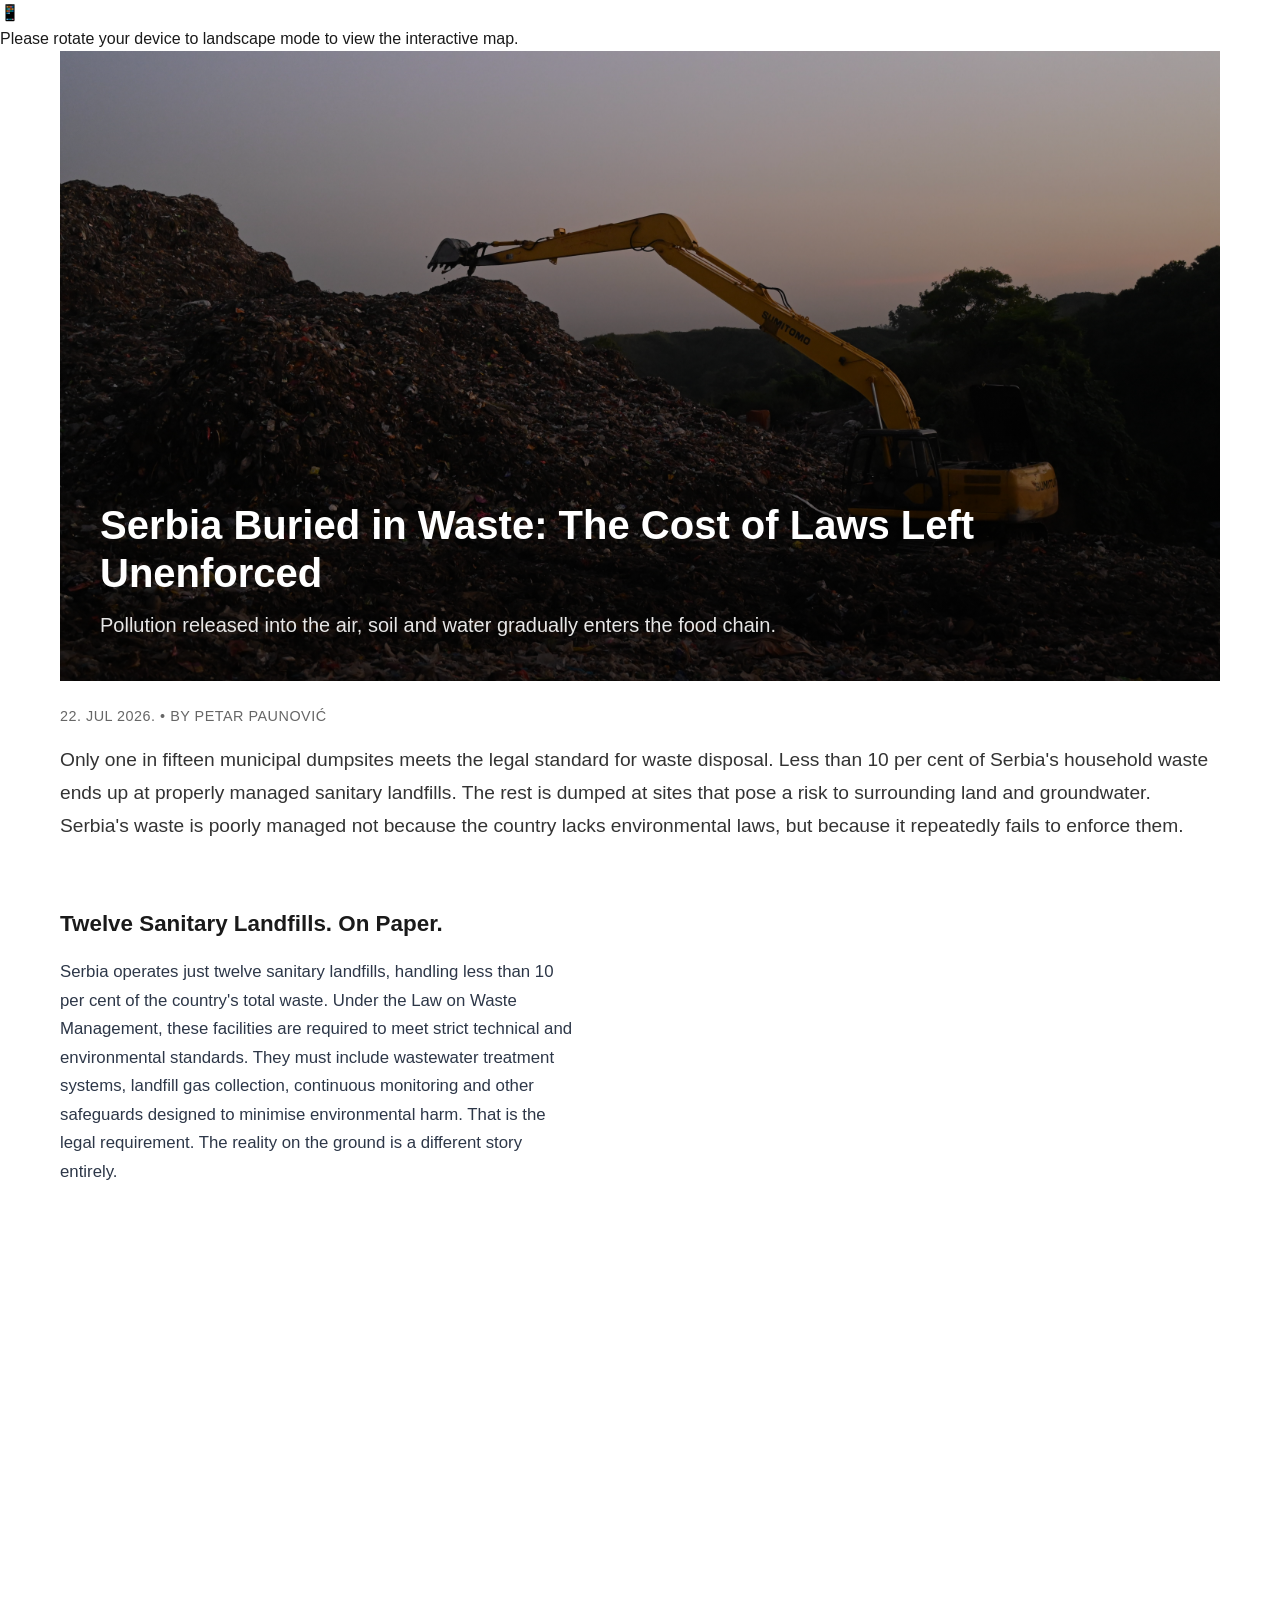
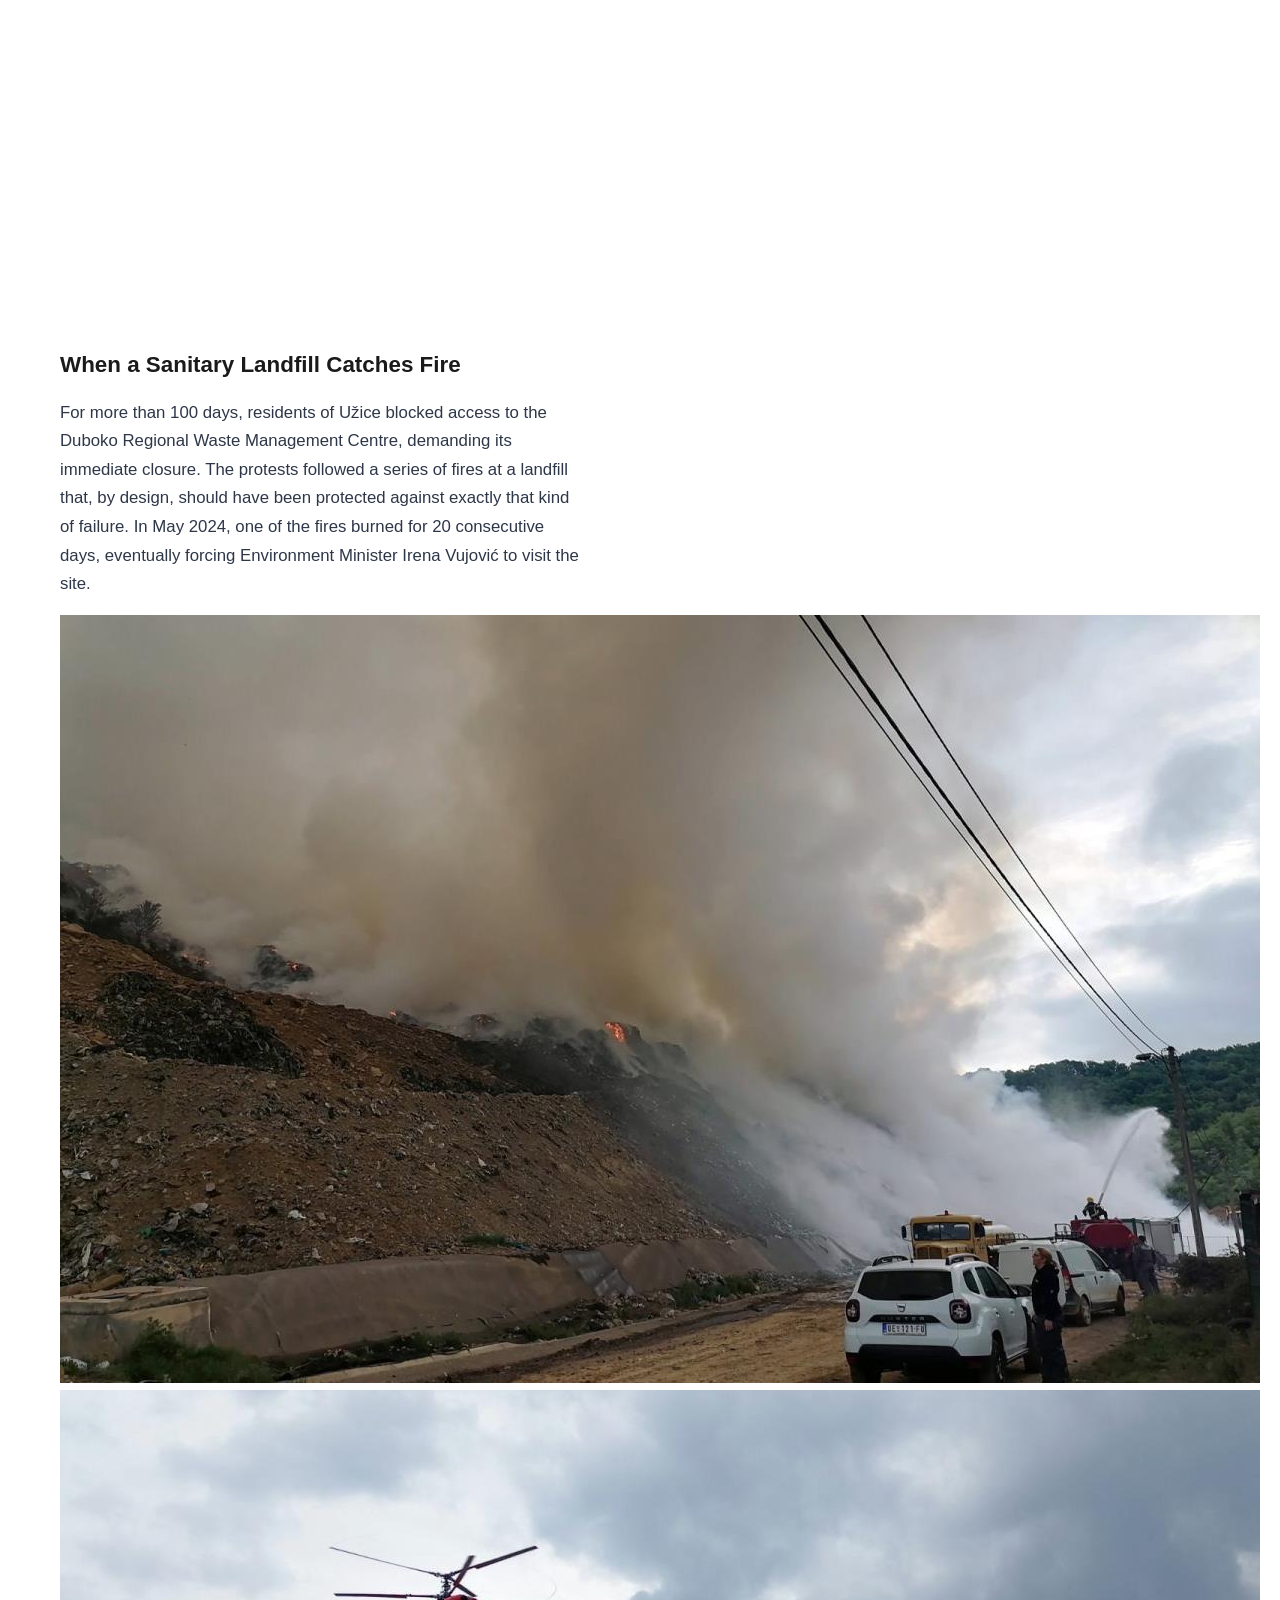
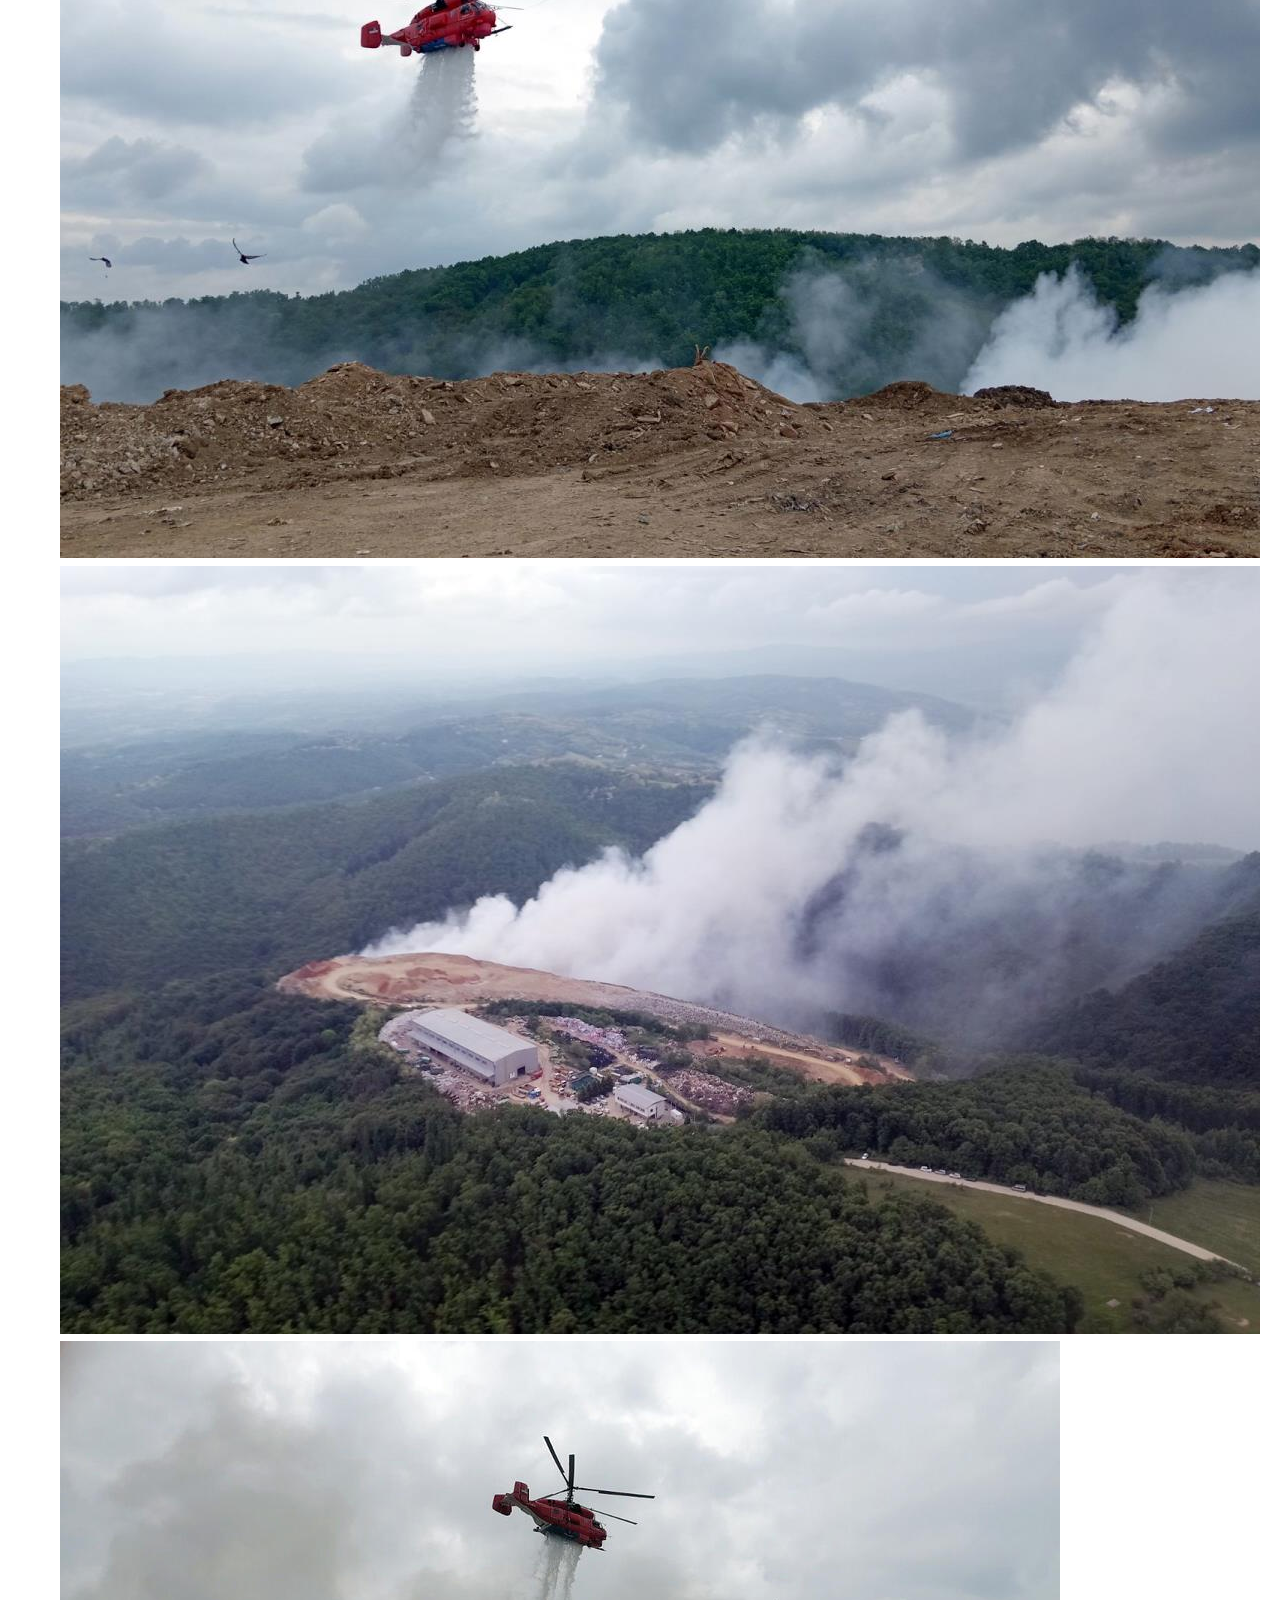
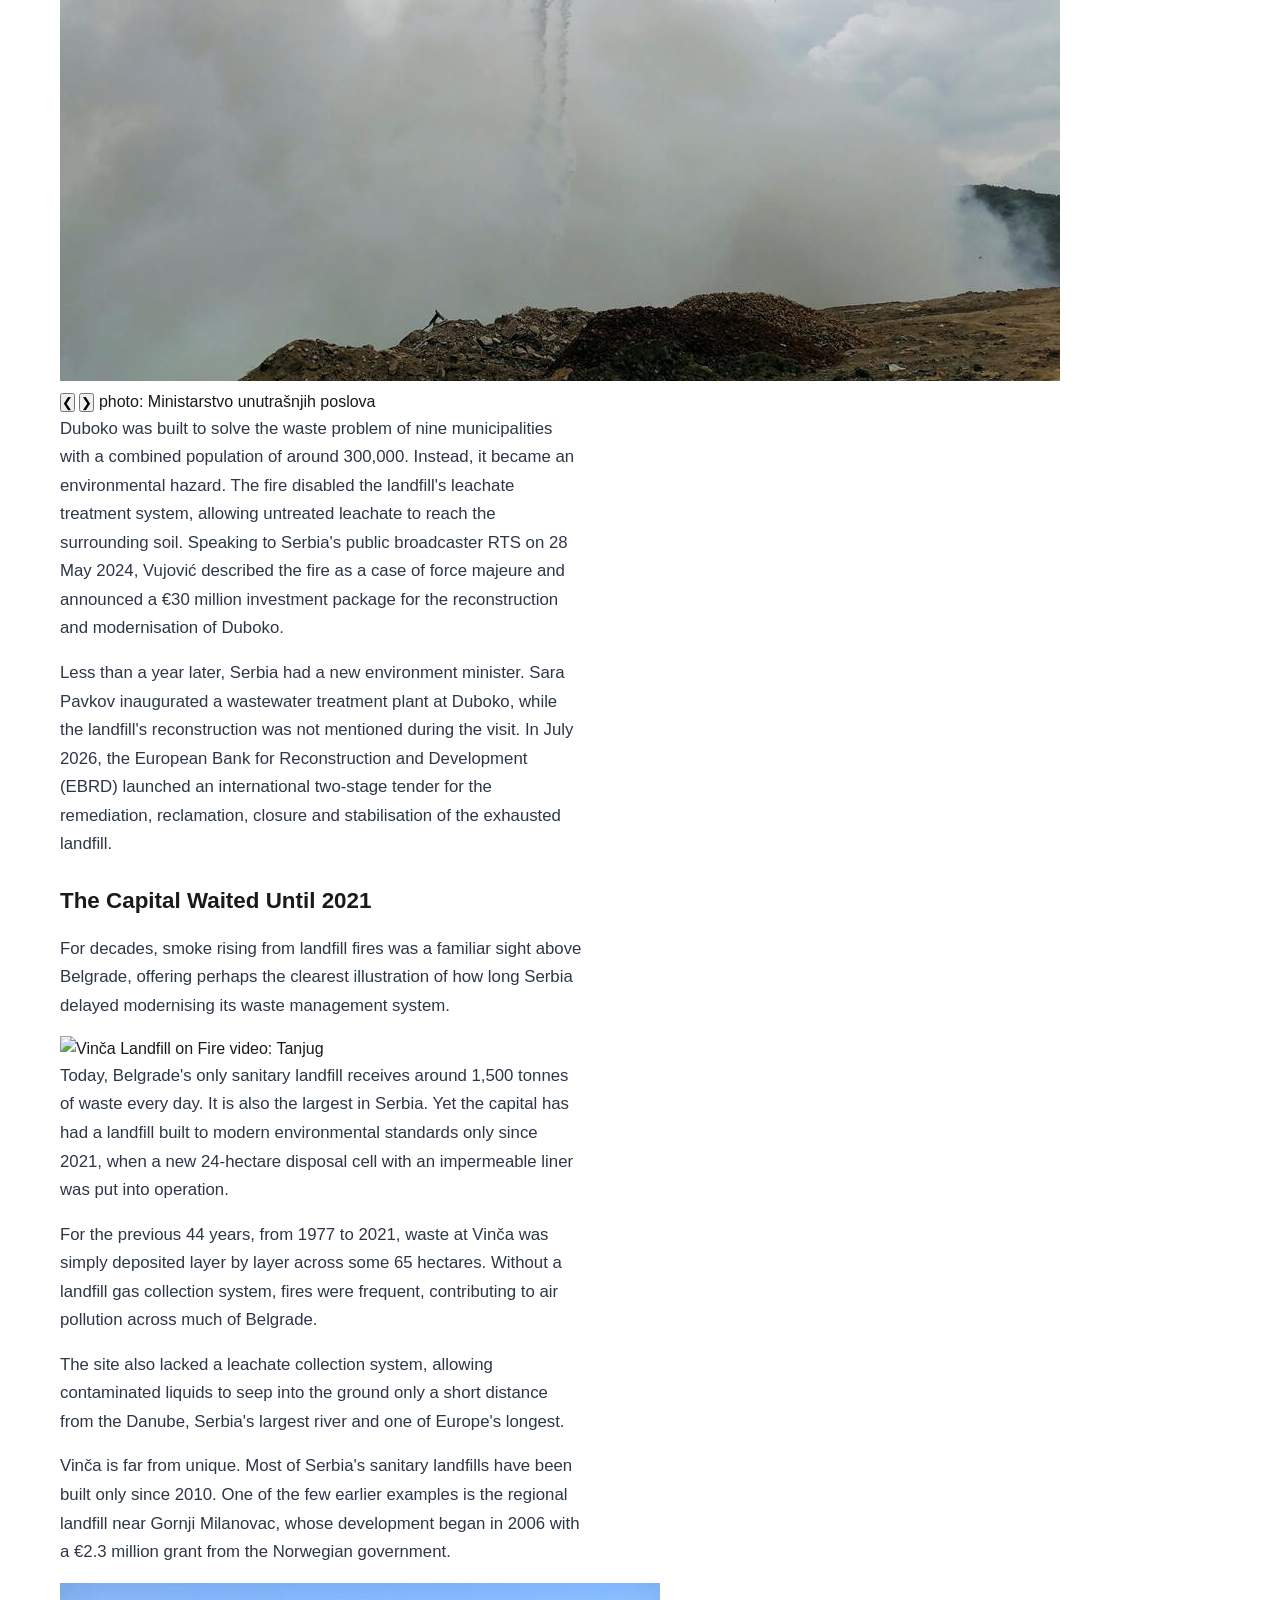
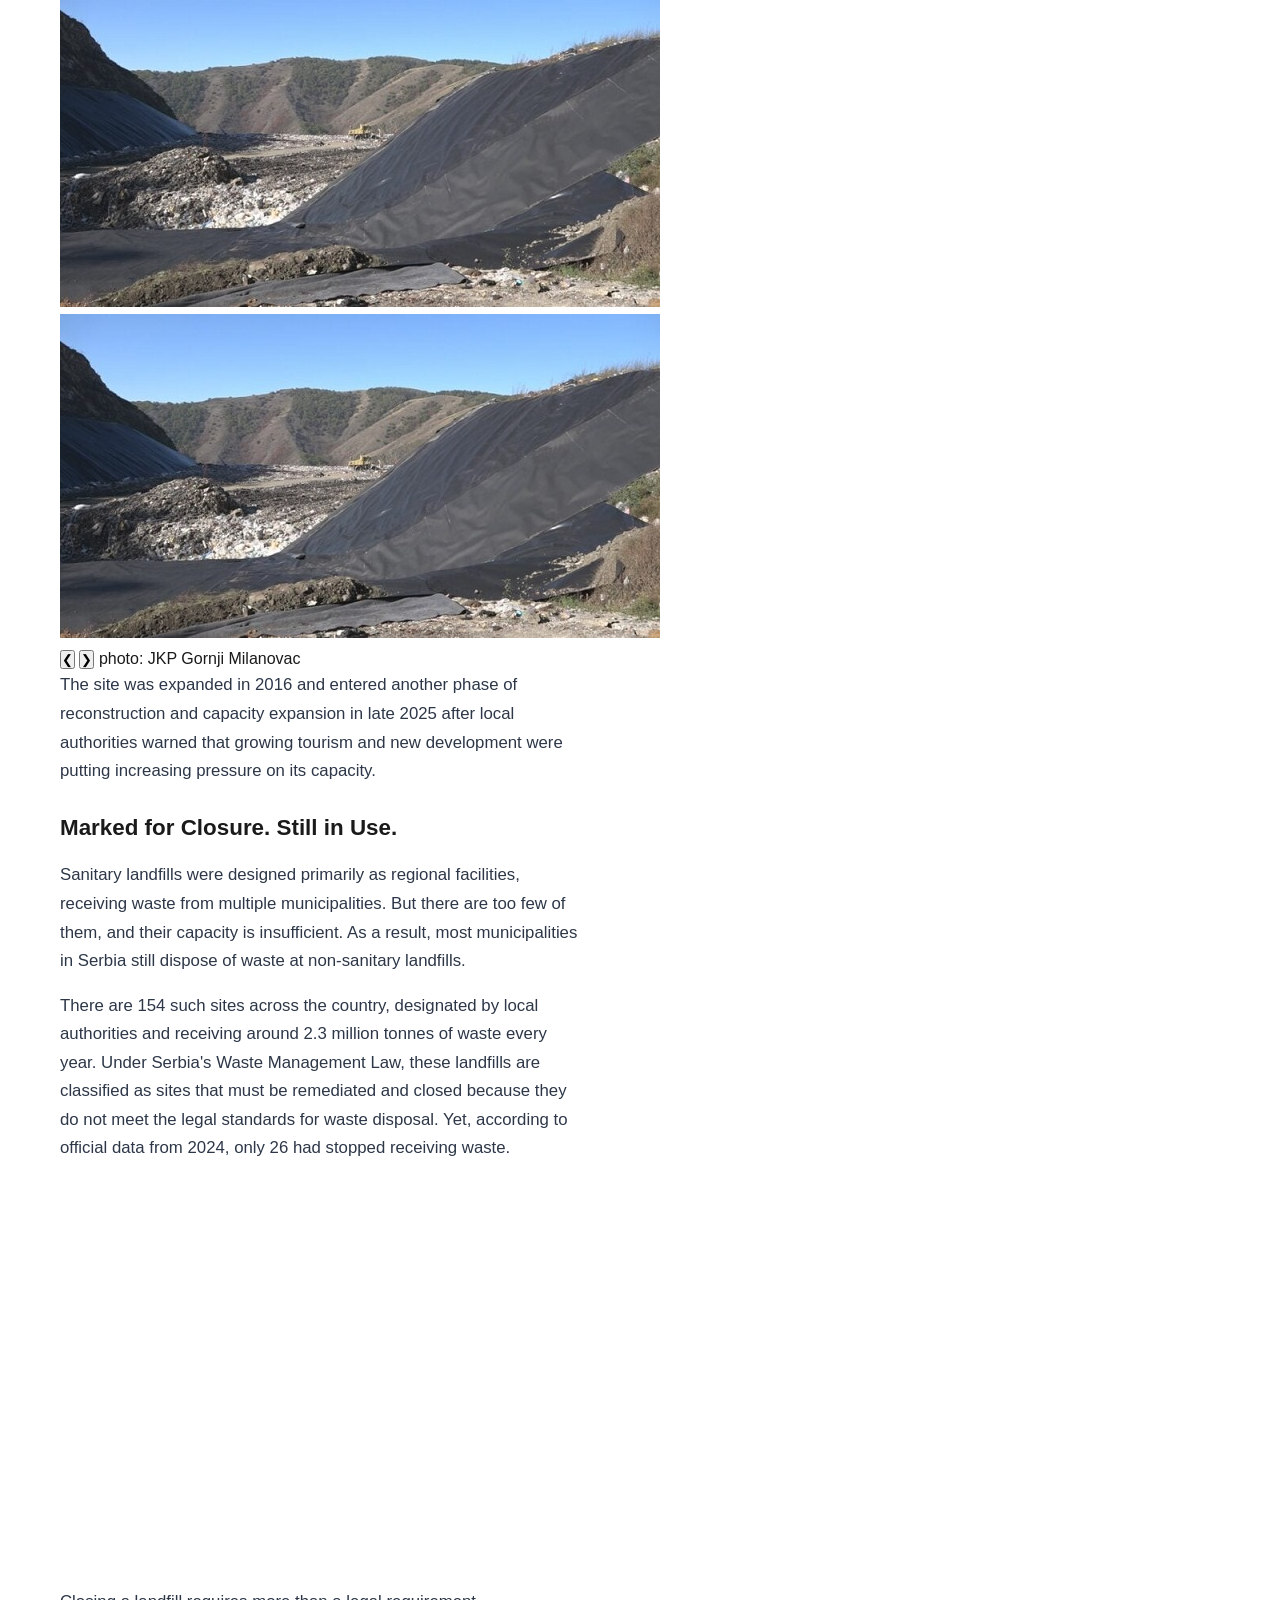
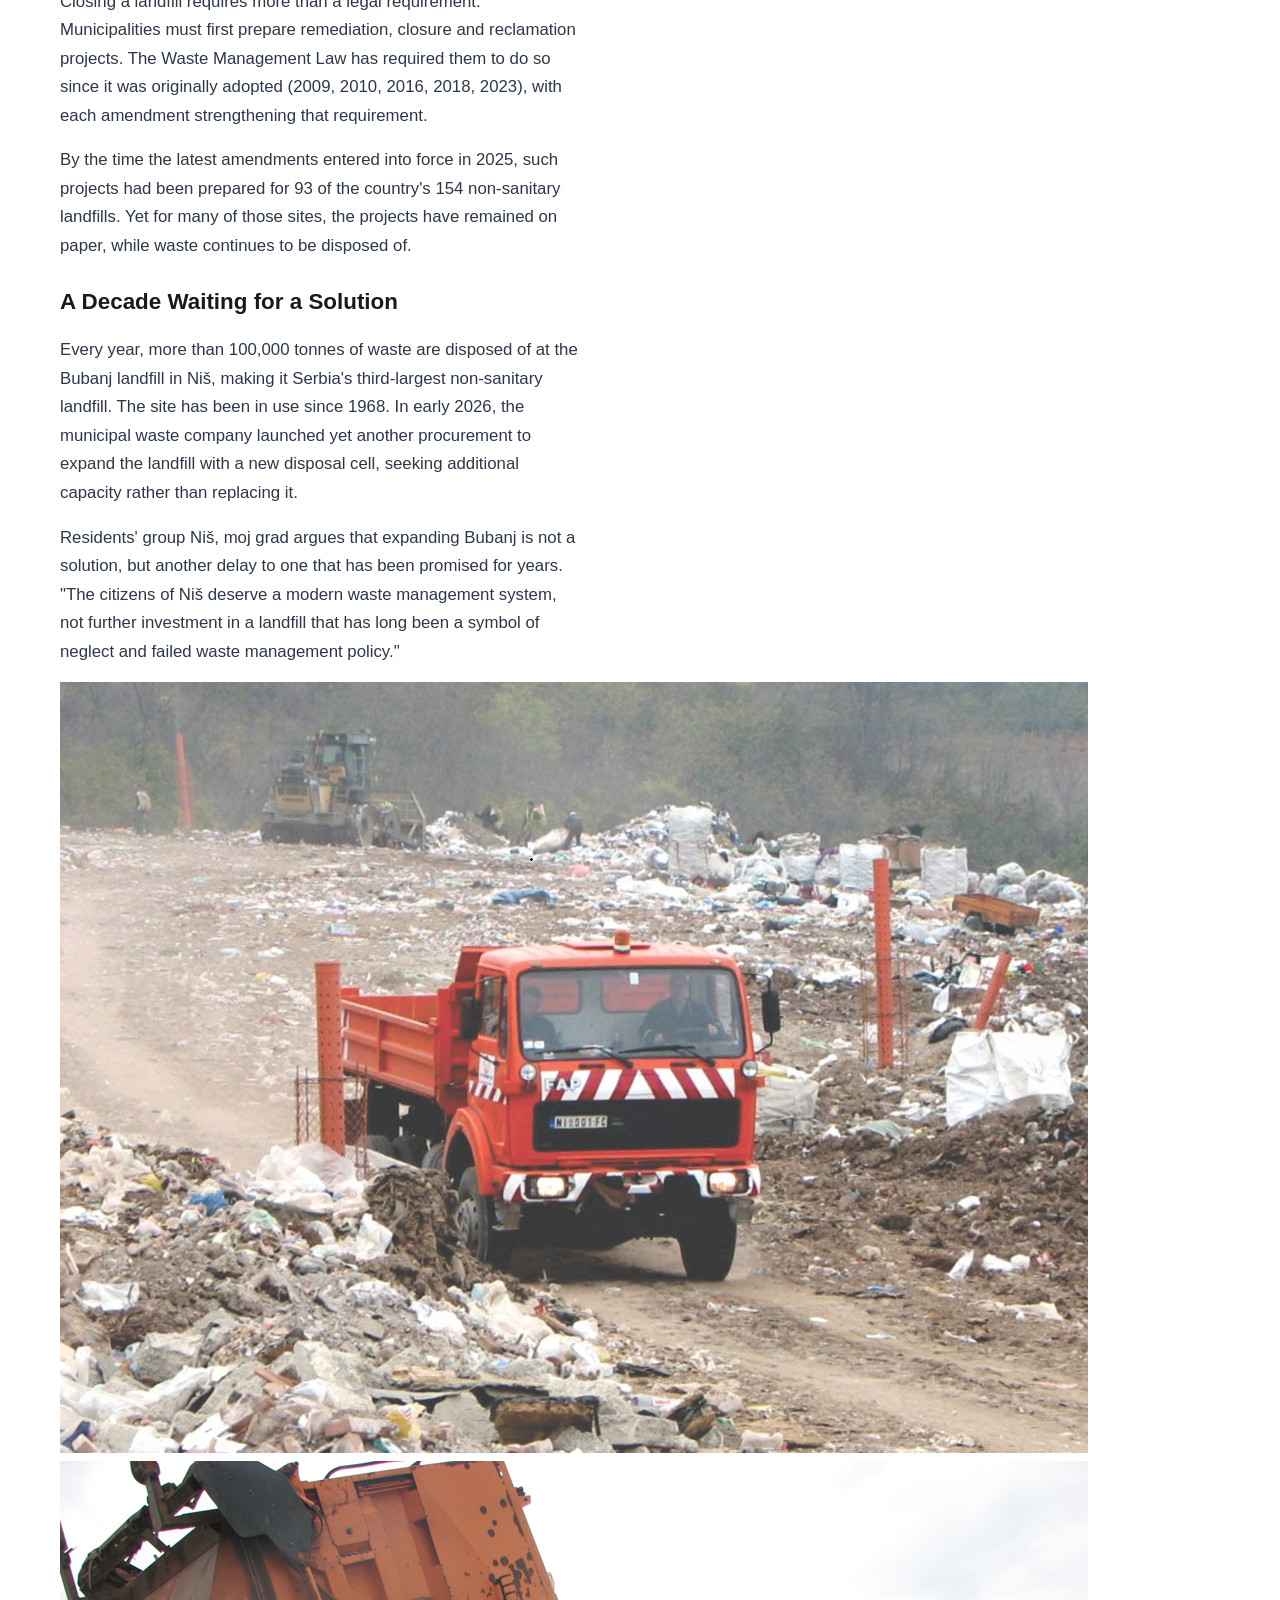
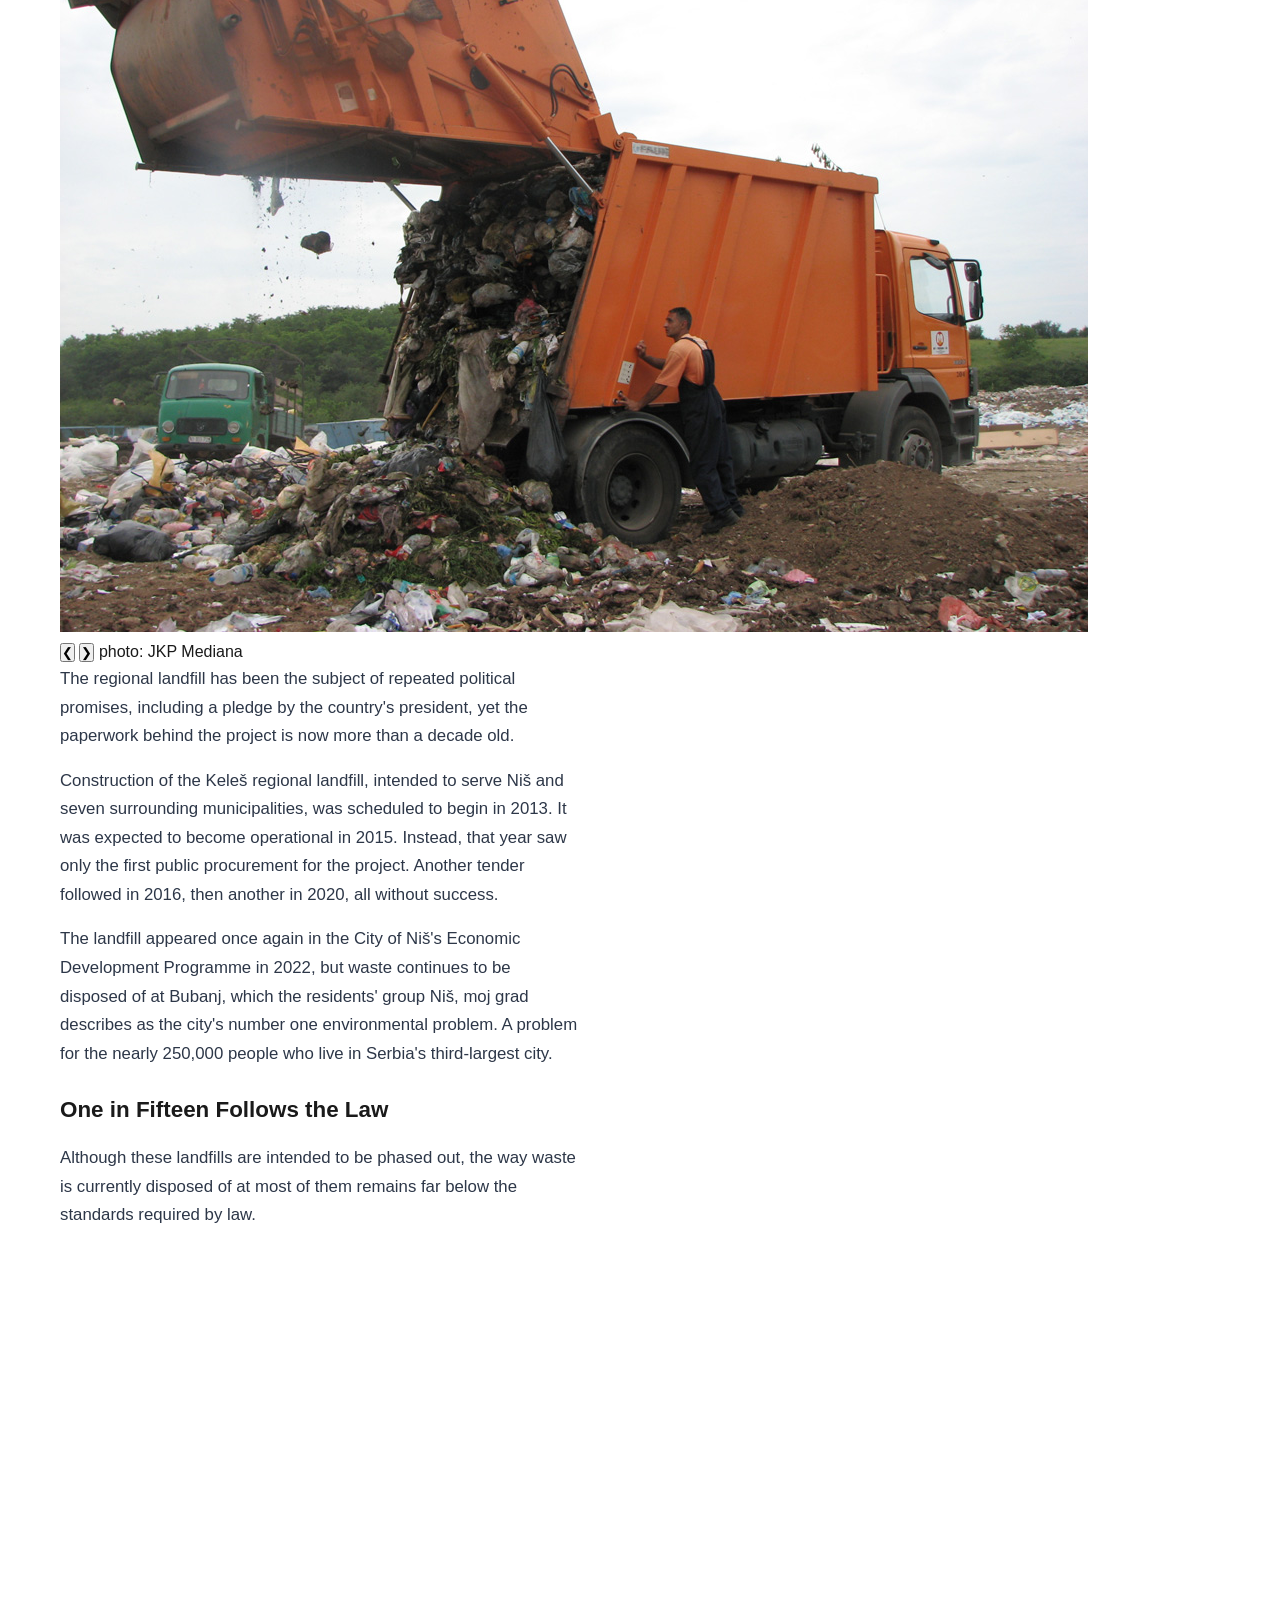
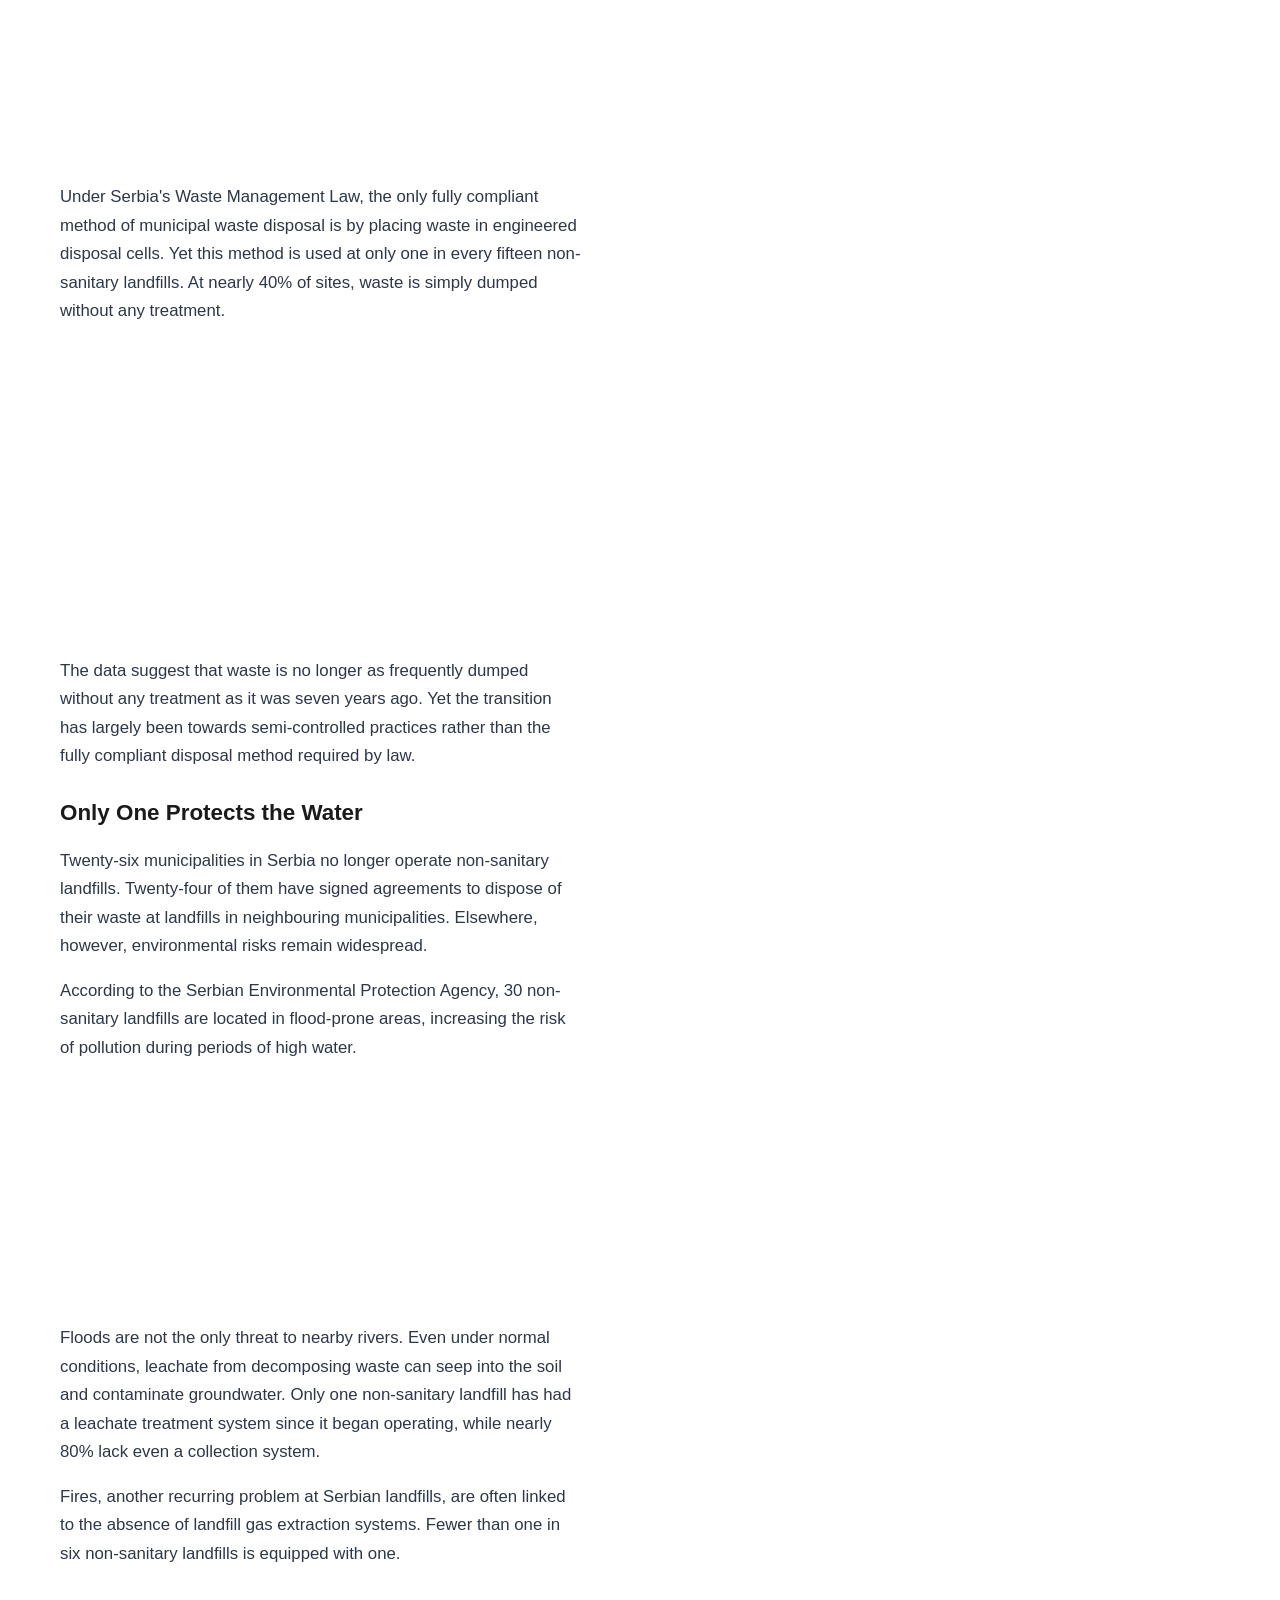
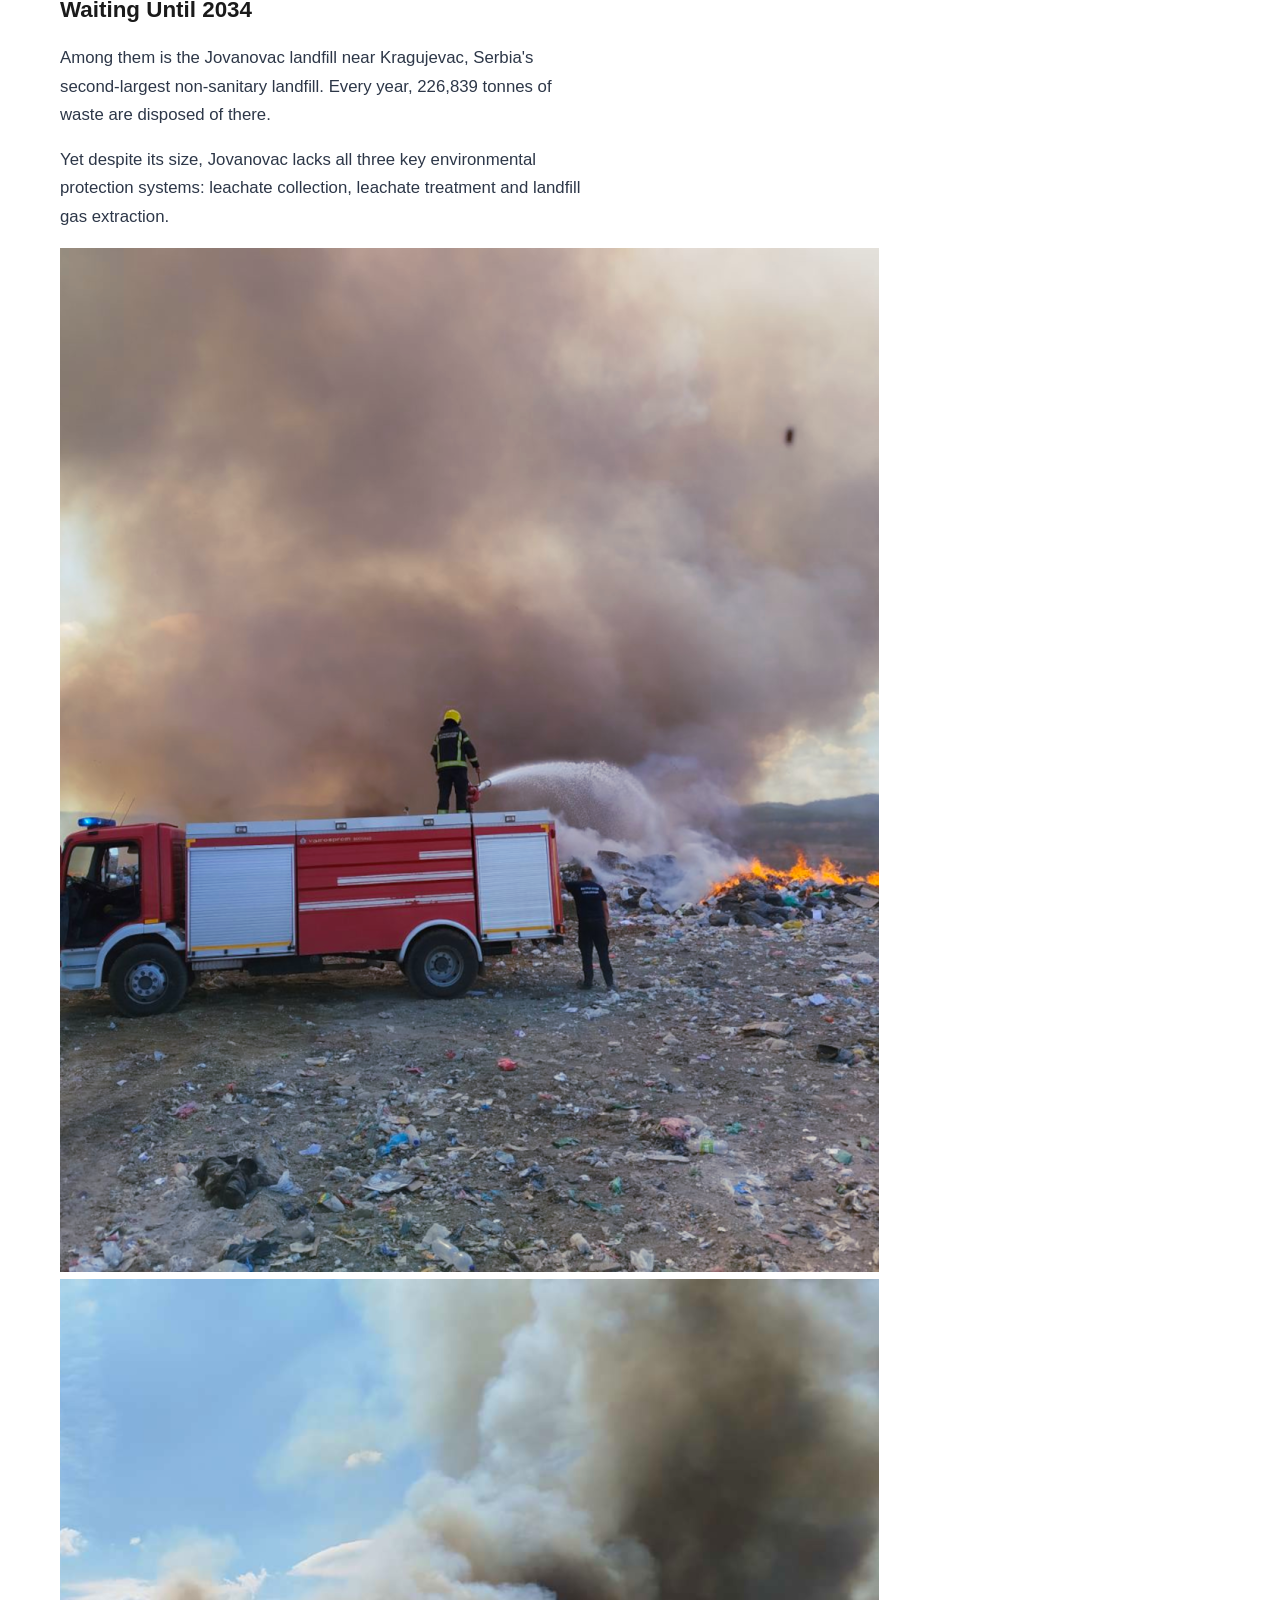
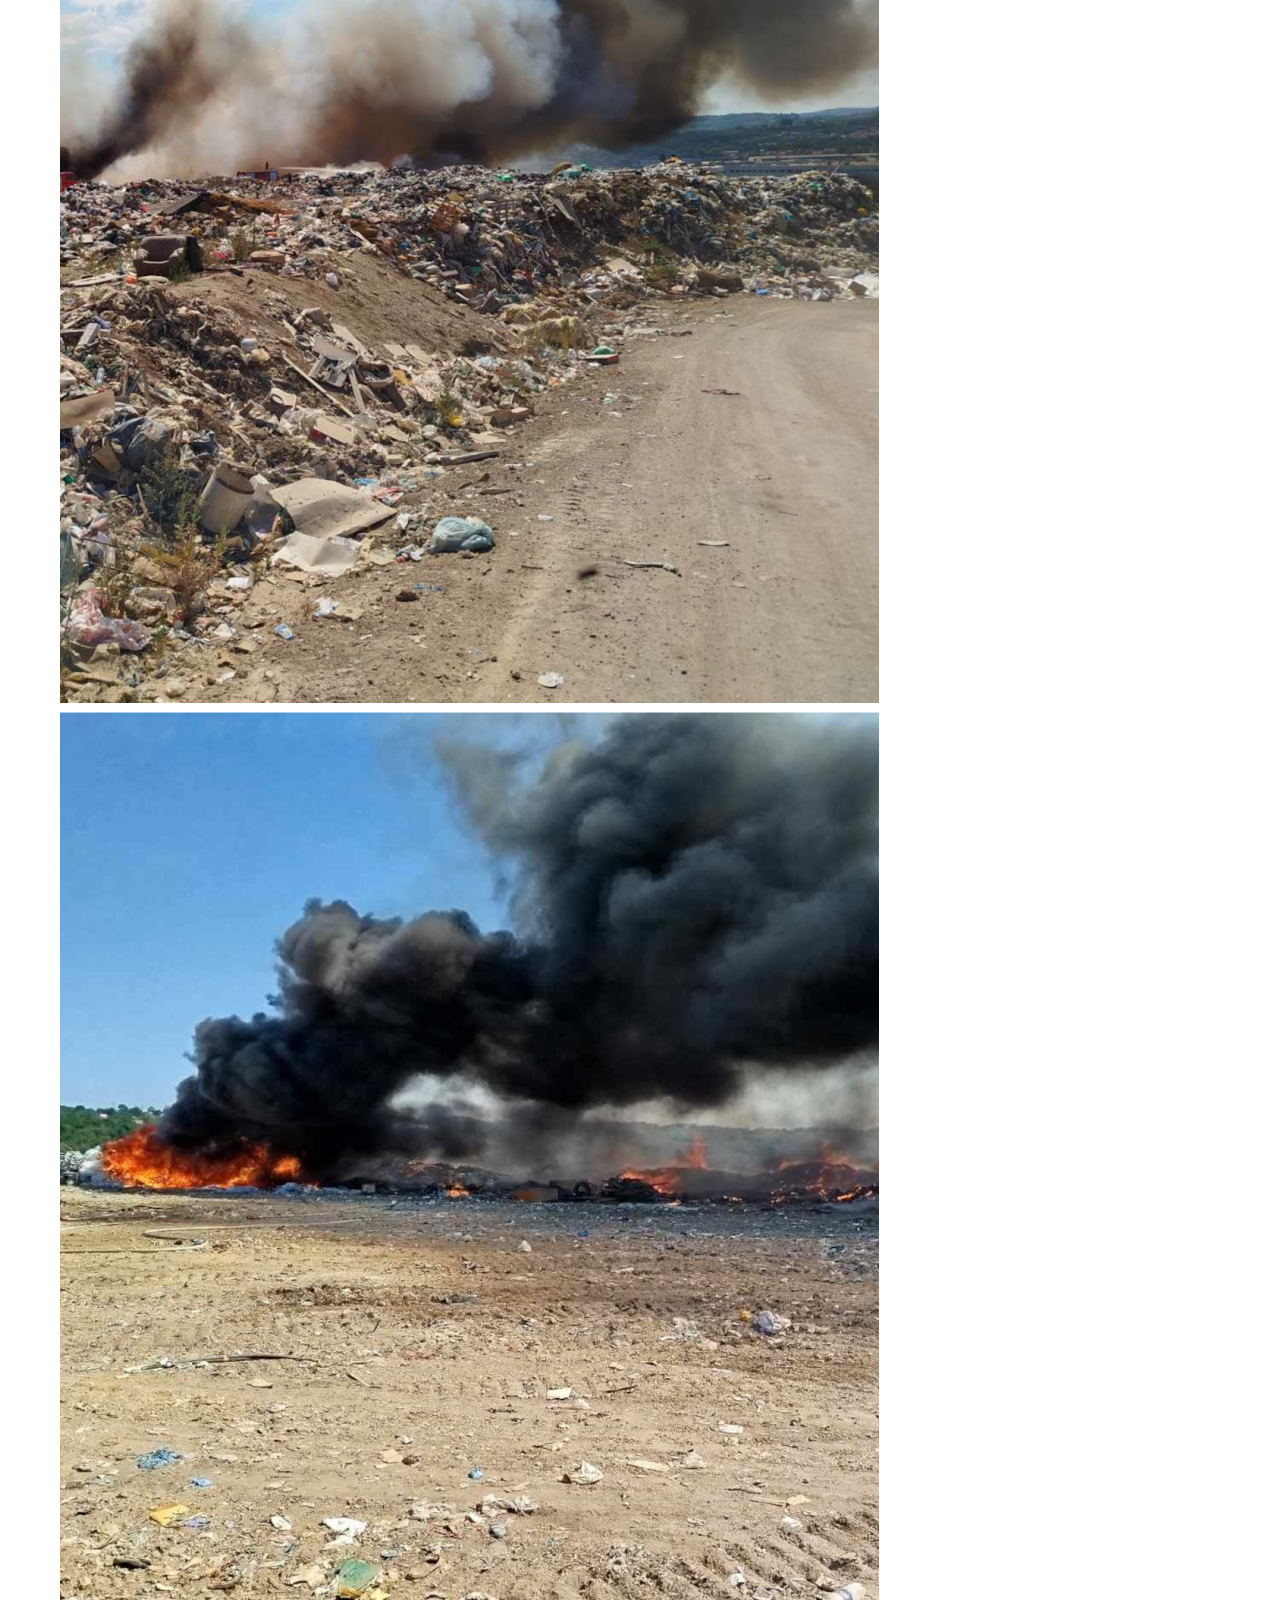
==== index.html @ 33ce341e "Update index.html" ====
<!DOCTYPE html>
<html lang="sr">
<head>
    <meta charset="UTF-8">
    <meta name="viewport" content="width=device-width, initial-scale=1.0">
    <title>Serbia Buried in Waste</title>

    <!-- Mapbox GL JS -->
<link
  href="https://api.mapbox.com/mapbox-gl-js/v3.25.0/mapbox-gl.css"
  rel="stylesheet"
/>

<script src="https://api.mapbox.com/mapbox-gl-js/v3.25.0/mapbox-gl.js"></script>

<!-- Scrollama JS for scrollytelling -->
<script src="https://unpkg.com/scrollama"></script>

<link rel="stylesheet" href="style.css">
</head>
<body>
   <div id="rotate-device-overlay">
    <div class="rotate-content">
        <div class="phone-icon">📱</div>
        <p>Please rotate your device to landscape mode to view the interactive map.</p>
    </div>
   </div>
    <div class="content-wrapper">

        <!-- 1. HERO PHOTO WITH TITLE AND SUBTITLE OVERLAY -->
        <header class="hero-container">
            <img src="media/BACKGROUND.jpg" alt="Landfill on fire" class="hero-image">
            <div class="hero-overlay">
                <h1 class="hero-title">Serbia Buried in Waste: The Cost of Laws Left Unenforced</h1>
                <h2 class="hero-subtitle">Pollution released into the air, soil and water gradually enters the food chain.</h2>
            </div>
        </header>

        <!-- 2. DATE, AUTHOR AND INTRODUCTORY TEXT -->
        <section class="article-header">
            <div class="meta-info">
                <span class="date">22. jul 2026.</span> &bull; <span class="author">By Petar Paunović</span>
            </div>
            <div class="intro-text">
                <p>Only one in fifteen municipal dumpsites meets the legal standard for waste disposal. Less than 10 per cent of Serbia's household waste ends up at properly managed sanitary landfills. The rest is dumped at sites that pose a risk to surrounding land and groundwater. Serbia's waste is poorly managed not because the country lacks environmental laws, but because it repeatedly fails to enforce them.</p>
            </div>
        </section>

        <!-- 3. SCROLLYTELLING MAIN CONTAINER -->
        <main id="scrolly">
            
            <!-- MAP - LEFT SIDE -->
            <div id="map"></div>

            <!-- TEXT AND STEPS - RIGHT SIDE -->
            <article>

        <!-- STEP 1 SANITARY ALL --> 
                <section class="step" data-lat="44.232598" data-lng="20.9114" data-zoom="5.9" data-pitch="0" data-layers="sanitary_landfill">
                    <h3 class="sub-sanitary">Twelve Sanitary Landfills. On Paper.</h3>
                    <p>Serbia operates just twelve sanitary landfills, handling less than 10 per cent of the country's total waste. Under the Law on Waste Management, these facilities are required to meet strict technical and environmental standards. They must include wastewater treatment systems, landfill gas collection, continuous monitoring and other safeguards designed to minimise environmental harm. That is the legal requirement. The reality on the ground is a different story entirely.</p> 
                    <div class="graphic">
                        <iframe title="Annual Waste Volumes at Sanitary Landfills" aria-label="Small multiple column chart" id="datawrapper-chart-97nVn" src="https://datawrapper.dwcdn.net/97nVn/2/" scrolling="no" frameborder="0" style="width: 0; min-width: 100% !important; border: none;" height="713" data-external="1"></iframe>
                    </div>
                </section>

        <!-- STEP 2 SANYTARY DUBOKO --> 
                <section class="step" data-lat="43.871835" data-lng="19.885259" data-zoom="9" data-pitch="45" data-layers="sanitary_landfill">
                    <h3 class="sub-sanitary">When a Sanitary Landfill Catches Fire</h3>
                    <p>For more than 100 days, residents of Užice blocked access to the Duboko Regional Waste Management Centre, demanding its immediate closure. The protests followed a series of fires at a landfill that, by design, should have been protected against exactly that kind of failure. In May 2024, one of the fires burned for 20 consecutive days, eventually forcing Environment Minister Irena Vujović to visit the site.</p>
                    <div class="gallery" id="gallery-1">
                        <div class="gallery-slides">
                            <img src="media/POZAR_DEPONIJA_DUBOKO_1.jpg" class="active" alt="Fire at Duboko landfill 1">
                            <img src="media/POZAR_DEPONIJA_DUBOKO_2.jpg" alt="Fire at Duboko landfill 2">
                            <img src="media/POZAR_DEPONIJA_DUBOKO_3.jpg" alt="Fire at Duboko landfill 3">
                            <img src="media/POZAR_DEPONIJA_DUBOKO_4.jpg" alt="Fire at Duboko landfill 4">
                        </div>
                        <button class="prev" onclick="moveSlide('gallery-1', -1)">&#10094;</button>
                        <button class="next" onclick="moveSlide('gallery-1', 1)">&#10095;</button>
                        <span class="source-tag">photo: Ministarstvo unutrašnjih poslova</span>
                    </div>
                </section>    

    <!-- STEP 3 SANITARY DUBOKO ZOOM --> 
                <section class="step" data-lat="43.871835" data-lng="19.885259" data-zoom="14" data-pitch="0" data-layers="sanitary_landfill, dep_all, dep_name">
                    <p>Duboko was built to solve the waste problem of nine municipalities with a combined population of around 300,000. Instead, it became an environmental hazard. The fire disabled the landfill's leachate treatment system, allowing untreated leachate to reach the surrounding soil. Speaking to Serbia's public broadcaster RTS on 28 May 2024, Vujović described the fire as a case of force majeure and announced a €30 million investment package for the reconstruction and modernisation of Duboko.</p>
                    <p>Less than a year later, Serbia had a new environment minister. Sara Pavkov inaugurated a wastewater treatment plant at Duboko, while the landfill's reconstruction was not mentioned during the visit. In July 2026, the European Bank for Reconstruction and Development (EBRD) launched an international two-stage tender for the remediation, reclamation, closure and stabilisation of the exhausted landfill.</p>
                </section>

    <!-- STEP 4 SANITARY VINCA --> 
                <section class="step" data-lat="44.783299" data-lng="20.594694" data-zoom="9" data-pitch="45" data-layers="sanitary_landfill">
                    <h3 class="sub-sanitary">The Capital Waited Until 2021</h3>
                    <p>For decades, smoke rising from landfill fires was a familiar sight above Belgrade, offering perhaps the clearest illustration of how long Serbia delayed modernising its waste management system.</p>
                  <div class="media-block">
                    <img src="media/DEPONIJA_VINCA_GORI.gif" alt="Vinča Landfill on Fire">
                    <span class="source-tag">video: Tanjug</span>
                  </div>
                </section>

    <!-- STEP 5 SANITARY VINCA ZOOM --> 
                <section class="step" data-lat="44.778866" data-lng="20.588295" data-zoom="14" data-pitch="0" data-layers="sanitary_landfill,dep_vinca, dep_name">
                    <p>Today, Belgrade's only sanitary landfill receives around 1,500 tonnes of waste every day. It is also the largest in Serbia. Yet the capital has had a landfill built to modern environmental standards only since 2021, when a new 24-hectare disposal cell with an impermeable liner was put into operation.</p>
                    <p>For the previous 44 years, from 1977 to 2021, waste at Vinča was simply deposited layer by layer across some 65 hectares. Without a landfill gas collection system, fires were frequent, contributing to air pollution across much of Belgrade.</p>
                    <p>The site also lacked a leachate collection system, allowing contaminated liquids to seep into the ground only a short distance from the Danube, Serbia's largest river and one of Europe's longest.</p>
                </section>

    <!-- STEP 6 SANITARY VUJAN ZOOM--> 
                <section class="step" data-lat="43.99035" data-lng="20.42673" data-zoom="12" data-pitch="45" data-layers="sanitary_landfill">
                    <p>Vinča is far from unique. Most of Serbia's sanitary landfills have been built only since 2010. One of the few earlier examples is the regional landfill near Gornji Milanovac, whose development began in 2006 with a €2.3 million grant from the Norwegian government.</p>
                    <div class="gallery" id="gallery-2">
                        <div class="gallery-slides">
                            <img src="media/VUJAN_DEPONIJA_1.jpg" class="active" alt="Vujan Landfill 1">
                            <img src="media/VUJAN_DEPONIJA_2.jpg" alt="Vujan Landfill 2">
                        </div>
                        <button class="prev" onclick="moveSlide('gallery-2', -1)">&#10094;</button>
                        <button class="next" onclick="moveSlide('gallery-2', 1)">&#10095;</button>
                        <span class="source-tag">photo: JKP Gornji Milanovac </span>
                    </div>
                    <p>The site was expanded in 2016 and entered another phase of reconstruction and capacity expansion in late 2025 after local authorities warned that growing tourism and new development were putting increasing pressure on its capacity.</p>
                </section>

    <!-- STEP 7 Nonsanitary active -->  
                <section class="step" data-lat="44.232598" data-lng="20.9114" data-zoom="5.9" data-pitch="0" data-layers="nonsanitary_active">
                    <h3 class="sub-nonsanitary">Marked for Closure. Still in Use.</h3>
                    <p>Sanitary landfills were designed primarily as regional facilities, receiving waste from multiple municipalities. But there are too few of them, and their capacity is insufficient. As a result, most municipalities in Serbia still dispose of waste at non-sanitary landfills.</p>
                    <p>There are 154 such sites across the country, designated by local authorities and receiving around 2.3 million tonnes of waste every year. Under Serbia's Waste Management Law, these landfills are classified as sites that must be remediated and closed because they do not meet the legal standards for waste disposal. Yet, according to official data from 2024, only 26 had stopped receiving waste.</p> 
                    <div class="graphic">
                        <iframe title="Non-Sanitary Landfills: Evolution of Remediation Projects" aria-label="Line chart" id="datawrapper-chart-fGtZM" src="https://datawrapper.dwcdn.net/fGtZM/1/" scrolling="no" frameborder="0" style="width: 0; min-width: 100% !important; border: none;" height="401" data-external="1"></iframe>
                    </div>
                    <p>Closing a landfill requires more than a legal requirement. Municipalities must first prepare remediation, closure and reclamation projects. The Waste Management Law has required them to do so since it was originally adopted (2009, 2010, 2016, 2018, 2023), with each amendment strengthening that requirement.</p>
                    <p>By the time the latest amendments entered into force in 2025, such projects had been prepared for 93 of the country's 154 non-sanitary landfills. Yet for many of those sites, the projects have remained on paper, while waste continues to be disposed of.</p>
                </section>

    <!-- STEP 8 Nonsanitary Bubanj--> 
                <section class="step" data-lat="43.2884718" data-lng="21.8854718" data-zoom="10" data-pitch="45" data-layers="nonsanitary_active">
                    <h3 class="sub-nonsanitary">A Decade Waiting for a Solution</h3>
                    <p>Every year, more than 100,000 tonnes of waste are disposed of at the Bubanj landfill in Niš, making it Serbia's third-largest non-sanitary landfill. The site has been in use since 1968. In early 2026, the municipal waste company launched yet another procurement to expand the landfill with a new disposal cell, seeking additional capacity rather than replacing it.</p>
                    <p>Residents' group Niš, moj grad argues that expanding Bubanj is not a solution, but another delay to one that has been promised for years. "The citizens of Niš deserve a modern waste management system, not further investment in a landfill that has long been a symbol of neglect and failed waste management policy."</p>
                    <div class="gallery" id="gallery-3">
                        <div class="gallery-slides">
                            <img src="media/NIS_BUBANJ_1.jpg" class="active" alt="Niš Bubanj 1">
                            <img src="media/NIS_BUBANJ_2.jpg" alt="Niš Bubanj 2">
                        </div>
                        <button class="prev" onclick="moveSlide('gallery-3', -1)">&#10094;</button>
                        <button class="next" onclick="moveSlide('gallery-3', 1)">&#10095;</button>
                        <span class="source-tag">photo: JKP Mediana</span>
                    </div>
                </section>

    <!-- STEP 9 Nonsanitary Bubanj zoom--> 
                <section class="step" data-lat="43.2884718" data-lng="21.8854718" data-zoom="14" data-pitch="0" data-layers="nonsanitary_active,dep_all, dep_name">
                    <p>The regional landfill has been the subject of repeated political promises, including a pledge by the country's president, yet the paperwork behind the project is now more than a decade old.</p>
                    <p>Construction of the Keleš regional landfill, intended to serve Niš and seven surrounding municipalities, was scheduled to begin in 2013. It was expected to become operational in 2015. Instead, that year saw only the first public procurement for the project. Another tender followed in 2016, then another in 2020, all without success. </p>
                    <p>The landfill appeared once again in the City of Niš's Economic Development Programme in 2022, but waste continues to be disposed of at Bubanj, which the residents' group Niš, moj grad describes as the city's number one environmental problem. A problem for the nearly 250,000 people who live in Serbia's third-largest city.</p>
                </section>

    <!-- STEP 10 Nonsanitary methods --> 
                <section class="step" data-lat="44.232598" data-lng="20.9114" data-zoom="5.9" data-pitch="15" data-layers="nonsanitary_disposal_methods">
                    <h3 class="sub-nonsanitary">One in Fifteen Follows the Law</h3>
                    <p>Although these landfills are intended to be phased out, the way waste is currently disposed of at most of them remains far below the standards required by law.</p>
                    <div class="graphic">
                        <iframe title="Non-Sanitary Landfills: Disposal Methods" aria-label="Donut Chart" id="datawrapper-chart-o37Pp" src="https://datawrapper.dwcdn.net/o37Pp/4/" scrolling="no" frameborder="0" style="width: 0; min-width: 100% !important; border: none;" height="530" data-external="1"></iframe>
                    </div>
                    <p>Under Serbia's Waste Management Law, the only fully compliant method of municipal waste disposal is by placing waste in engineered disposal cells. Yet this method is used at only one in every fifteen non-sanitary landfills. At nearly 40% of sites, waste is simply dumped without any treatment.</p>
                    <div class="graphic">
                        <iframe title="Non-Sanitary Landfills: Evolution of Disposal Practices" aria-label="Stacked Bars" id="datawrapper-chart-pWwMo" src="https://datawrapper.dwcdn.net/pWwMo/5/" scrolling="no" frameborder="0" style="width: 0; min-width: 100% !important; border: none;" height="307" data-external="1"></iframe>
                    </div>
                    <p>The data suggest that waste is no longer as frequently dumped without any treatment as it was seven years ago. Yet the transition has largely been towards semi-controlled practices rather than the fully compliant disposal method required by law.</p>
                </section>

    <!-- STEP 11 Nonsanitary Hazard --> 
                <section class="step" data-lat="44.232598" data-lng="20.9114" data-zoom="5.9" data-pitch="0" data-layers="nonsanitary_environmental_hazards">
                    <h3 class="sub-nonsanitary">Only One Protects the Water</h3>
                    <p>Twenty-six municipalities in Serbia no longer operate non-sanitary landfills. Twenty-four of them have signed agreements to dispose of their waste at landfills in neighbouring municipalities. Elsewhere, however, environmental risks remain widespread. </p>
                    <p>According to the Serbian Environmental Protection Agency, 30 non-sanitary landfills are located in flood-prone areas, increasing the risk of pollution during periods of high water.</p>
                    <div class="graphic">
                        <iframe title="Non-Sanitary Landfills: Environmental Hazards" aria-label="Small multiple donut chart" id="datawrapper-chart-gx8ra" src="https://datawrapper.dwcdn.net/gx8ra/3/" scrolling="no" frameborder="0" style="width: 0; min-width: 100% !important; border: none;" height="238" data-external="1"></iframe>
                    </div>
                    <p>Floods are not the only threat to nearby rivers. Even under normal conditions, leachate from decomposing waste can seep into the soil and contaminate groundwater. Only one non-sanitary landfill has had a leachate treatment system since it began operating, while nearly 80% lack even a collection system.</p>
                    <p>Fires, another recurring problem at Serbian landfills, are often linked to the absence of landfill gas extraction systems. Fewer than one in six non-sanitary landfills is equipped with one.</p>
                </section>

    <!-- STEP 12 Jovanovac --> 
                <section class="step" data-lat="44.034167" data-lng="20.931949" data-zoom="10" data-pitch="45" data-layers="nonsanitary_environmental_hazards">
                    <h3 class="sub-nonsanitary">Waiting Until 2034</h3>
                    <p>Among them is the Jovanovac landfill near Kragujevac, Serbia's second-largest non-sanitary landfill. Every year, 226,839 tonnes of waste are disposed of there.</p>
                    <p>Yet despite its size, Jovanovac lacks all three key environmental protection systems: leachate collection, leachate treatment and landfill gas extraction.</p>
                    <div class="gallery" id="gallery-4">
                        <div class="gallery-slides">
                            <img src="media/KRAGUJEVAC_DEPONIJA_2.jpg" class="active" alt="Kragujevac Landfill 2">
                            <img src="media/KRAGUJEVAC_DEPONIJA_3.jpg" alt="Kragujevac Landfill 3">
                            <img src="media/KRAGUJEVAC_DEPONIJA_4.jpg" alt="Kragujevac Landfill 4">
                        </div>
                        <button class="prev" onclick="moveSlide('gallery-4', -1)">&#10094;</button>
                        <button class="next" onclick="moveSlide('gallery-4', 1)">&#10095;</button>
                        <span class="source-tag">photo: JKP Šumadija</span>
                    </div>
                 </section>

    <!-- STEP 13  Jovanovac zoom -->
                <section class="step" data-lat="44.034167" data-lng="20.931949" data-zoom="14" data-pitch="0" data-layers="nonsanitary_environmental_hazards, dep_all, dep_name">
                    <p>A remediation project for Jovanovac was adopted in 2019. Seven years later, local authorities are still purchasing additional land to extend the landfill's lifespan. They have also purchased a drone to support round-the-clock monitoring of the site and help prevent fires. </p>
                    <p>Kragujevac, Serbia's fourth-largest city with around 180,000 residents, could get a modern waste management centre by 2034, under its latest Waste Management Plan.</p>
                    <p>While Kragujevac may have to wait nearly another decade, Serbia's second-largest city could soon stop using its non-sanitary landfill, provided everything goes according to plan.</p>
                </section>

    <!-- STEP 14  Novi Sad zoom -->
                <section class="step" data-lat="45.311" data-lng="19.842295" data-zoom="14" data-pitch="0" data-layers="nonsanitary_environmental_hazards, dep_all, dep_name">
                    <p>Until then, Novi Sad's municipal landfill will continue to hold the unwanted title of Serbia's largest non-sanitary landfill. Every year, it receives 366,901 tonnes of waste, yet it collects and treats not a single drop of leachate.</p>
                    <p>The process has already moved beyond the planning stage. 
                    <p>In March 2026, a consortium of Greek and Serbian companies was awarded an €81.4 million contract to build a Regional Waste Management Centre. The project paves the way for the existing landfill to be remediated and closed.</p>
                    <h3 class="sub-nonsanitary">Waiting for Others to Solve It</h3>
                    <p>Once the Center in Novi Sad is completed, it is expected to serve several neighboring municipalities, including Bačka Palanka. Until then, those communities remain dependent on landfills that not only pose serious environmental risks but often lack even the most basic safety measures.</p>
                </section>

    <!-- STEP 15 Nonsanitary safty --> 
                <section class="step" data-lat="44.232598" data-lng="20.9114" data-zoom="5.9" data-pitch="0" data-layers="nonsanitary_safety">
                    <h3 class="sub-nonsanitary">Waiting for Others to Solve It</h3>
                    <p>Once the Center in Novi Sad is completed, it is expected to serve several neighboring municipalities, including Bačka Palanka. Until then, those communities remain dependent on landfills that not only pose serious environmental risks but often lack even the most basic safety measures.</p>
                    <p>Addressing these problems is not optional.</p>
                    <p>Serbian law requires every non-sanitary landfill to have an Adjustment Plan, setting out the measures and deadlines needed either to close the site or upgrade it into a sanitary landfill, the only form of waste disposal recognised by law. How far many municipalities still are from meeting even these basic obligations is perhaps most evident in landfill safety.</p>
                    <div class="graphic">
                      <iframe title="Non-Sanitary Landfills: Safety" aria-label="Small multiple donut chart" id="datawrapper-chart-QjlA6" src="https://datawrapper.dwcdn.net/QjlA6/5/" scrolling="no" frameborder="0" style="width: 0; min-width: 100% !important; border: none;" height="238" data-external="1"></iframe>
                    </div>
                    <p>Regulations require landfills to be enclosed by a fence at least two metres high to prevent uncontrolled access by people and animals. Yet over a third of non-sanitary landfills have no fencing, gates, security or any other form of access control.</p>
                </section>

    <!-- STEP 16 Backa Balanka --> 
                <section class="step" data-lat="45.248985" data-lng="19.487677" data-zoom="12" data-pitch="45" data-layers="nonsanitary_safety">
                    <p>Bačka Palanka's municipal landfill, Serbia's fifth-largest non-sanitary site, receives 83,500 tonnes of waste each year. Despite having security personnel, it has no perimeter fence, while leachate continues to flow untreated. Fire prevention tells a similar story. Official records indicate that the landfill has a landfill gas extraction system. Yet fires continue to break out.</p>
                    <div class="media-block">
                      <img src="media/DEPONIJA_B_PALANKA_GORI.gif" alt="Bačka Palanka Landfill on Fire">
                      <span class="source-tag">video: BAP Vesti</span>
                    </div>
                </section>
                
    <!-- STEP 17 Backa Palanka zoom --> 
                <section class="step" data-lat="45.248985" data-lng="19.487677" data-zoom="14" data-pitch="0" data-layers="nonsanitary_safety,dep_all, dep_name">
                    <p>In May 2026, the Provincial Government of Vojvodina allocated around €377,000 to remediate another landfill fire. Every euro spent dealing with the consequences is a euro that cannot be invested in permanent solutions, such as the regional waste management system that Bačka Palanka is expected to join.</p>
                    <h3 class="sub-nonsanitary">Long-Term Plans. Lasting Illness</h3>
                    <p>While data from Serbia's Environmental Protection Agency illustrate the environmental risks posed by non-sanitary landfills, medical experts warn that the consequences extend far beyond the surrounding environment. Pollutants released during landfill fires are inhaled as fine particulate matter, while contaminants that settle on nearby farmland can also enter the food chain.</p>
                </section>  
                
    <!-- STEP 18 Hazard back --> 
                <section class="step" data-lat="44.232598" data-lng="20.9114" data-zoom="5.9" data-pitch="25" data-layers="nonsanitary_safety">
                    <p>"The consequences of landfill fires are long-lasting because they involve chemicals that affect the central nervous system, kidneys and liver. The effects are unlikely to appear immediately, but long-term exposure can lead to disease," says doctor Branislava Matić Savićević.</p>
                    <p>In her view, this delayed impact makes it difficult to convince local authorities that illnesses appearing years later may be linked to landfill fires. Public officials may choose whether to heed medical warnings. Compliance with the law should not be optional.</p>
                    <h3 class="sub-nonsanitary">Millions for the Consequences. Pennies for Those Responsible</h3>
                    <p>Had Serbia's Waste Management Law been enforced, this investigation would not have been necessary. Yet local officials and landfill operators who fail to comply with its provisions face fines of just €215-425.</p>
                    <p>For comparison, Serbian law prescribes the same maximum fine for citizens who dump rubbish outside designated bins, walk a dog without a lead or play excessively loud music.</p>
                </section>

    <!-- STEP 19  Wild -->
                <section class="step" data-lat="44.232598" data-lng="20.9114" data-zoom="5.9" data-pitch="0" data-layers="wild_municipality">
                    <h3 class="sub-wild">Wild Dumpsites as Large as a City</h3>
                    <p>The responsibility does not rest solely with public institutions and municipal utility companies. Wild dumping by citizens has created another layer of Serbia's waste problem, with more than 8.3 million tonnes of waste discarded outside the official waste management system.</p>
                    <p>The true number of wild dumpsites is impossible to determine. They appear, disappear and often re-emerge at the same locations. Serbia's Environmental Protection Agency has recorded more than 8,000 unique geolocations over the years, but these do not necessarily represent the same number of wild dumpsites.</p>
                    <div class="graphic">
                        <iframe title="Wild Dumpsites: Volume and Surface Area" aria-label="Scatter Plot" id="datawrapper-chart-9yMrS" src="https://datawrapper.dwcdn.net/9yMrS/1/" scrolling="no" frameborder="0" style="width: 0; min-width: 100% !important; border: none;" height="341" data-external="1"></iframe>
                    </div>
                    <p>To produce the closest possible estimate, every recorded site within a 20-metre radius was treated as a single location. This removed duplicate records accumulated over multiple years and allowed the data to be aggregated at municipal level.</p>
                    <p>The result should therefore be viewed as a conservative estimate rather than a complete picture of wild dumping in Serbia.</p>
                </section>

    <!-- STEP 20 Wild Jagodina --> 
                <section class="step" data-lat="43.995825" data-lng="21.238697" data-zoom="9.5" data-pitch="45" data-layers="sanitary_landfill, wild_municipality">
                    <h3 class="sub-wild">First for Wild Dumpsites Despite a Sanitary Landfill</h3>
                    <p>Taken together, these wild dumpsites occupy an area roughly equal to the entire municipality of Jagodina, home to around 35,000 people. Yet Jagodina itself is served by the sanitary landfill Gigoš, which receives close to 100,000 tonnes of waste each year.</p>
                    <p>Leskovac has its own regional sanitary landfill, Željkovac, yet it still ranks first in Serbia by the number of wild dumpsites. Combined, they occupy an area equivalent to around 170 football pitches.</p>
                </section>

    <!-- STEP 21 Wild Leskovac --> 
                <section class="step" data-lat="42.9950"  data-lng="21.9460" data-zoom="14" data-pitch="0" data-layers="sanitary_landfill, wild_municipality, dep_all, dep_name, leskovac_name">
                    <p>To put that into perspective, imagine walking from Stari ured to the Railway Station in Leskovac. Everything to your right, as far as Leskovačka gimnazija, and everything to your left, as far as Visoka poslovna škola, would be covered in waste.</p>
                    <p>Leskovac is not alone in southern Serbia. Just to the east, Vranje ranks fifth in the country by the number of wild dumpsites, despite being served by the Veteris sanitary landfill.</p>
                    <p>Aleksinac, Belgrade's municipality of Palilula and Kraljevo also rank among the municipalities with the highest number of wild dumpsites.</p>
                </section>

    <!-- STEP 22 Wild 5 --> 
                <section class="step" data-lat="45.199630" data-lng="20.068662" data-zoom="7" data-pitch="0" data-layers="wild_5">
                    <h3 class="sub-wild">Higher Than the Avala Tower</h3>
                    <p>The picture changes, when measured by the amount of waste rather than the number of sites.</p>
                    <p>In Pančevo, the total area covered by wild dumpsites is comparable in size to Monaco. A single wild dumpsite there occupies an area equivalent to the city's largest and oldest public park.</p>
                    <div class="graphic">
                        <iframe title="Wild Dumpsites: Top 5 Total Waste Volume" aria-label="Bar Chart" id="datawrapper-chart-ERn0Q" src="https://datawrapper.dwcdn.net/ERn0Q/1/" scrolling="no" frameborder="0" style="width: 0; min-width: 100% !important; border: none;" height="205" data-external="1"></iframe>
                    </div>
                    <p>One municipality stands out for a different reason. According to the official database, a single wild dumpsite near Smederevo contains almost two million tonnes of waste, roughly a quarter of the total volume recorded nationwide. </p>
                </section>

    <!-- STEP 23 Wild Radinac --> 
                <section class="step" data-lat="44.6183028" data-lng="20.9497364" data-zoom="14" data-pitch="0" data-layers="wild_5, dep_all, dep_name">
                    <p>If that estimate were accurate, the waste piled there would rise higher than the Avala TV Tower (204.7 metres), despite occupying an area of only about three football pitches.</p>
                    <p>Fortunately, the figure is wrong. Unfortunately, the dumpsite is not.</p>
                    <p>Satellite imagery confirms the existence of a wild dumpsite near the village of Radinac covering around 12 hectares. While substantial, a site of that size could not realistically contain two million tonnes of waste.</p>
                    <p>Based on its measured surface area, the actual volume is likely to be closer to a quarter of the reported figure, suggesting that the 2017 record contains a significant error rather than an accurate estimate.</p>
                </section>

    <!-- STEP 24 (COMPLETE & CONCLUSION) -->
                <section class="step" data-lat="44.3755" data-lng="20.9114" data-zoom="6.3" data-pitch="0" data-layers="new_sanitary_landfill">
                    <h3 class="sub-wild">Waiting for 2030</h3>
                    <p>The data presented in this investigation reflect the situation in 2024. Since then, according to Environment Minister Sara Pavkov, progress has continued. Addressing parliament in July 2026, she said that 1,263 wild dumpsites had been removed over the previous five years.</p>
                    <p>Among them is the Banjica regional landfill near Nova Varoš. Four municipalities signed an agreement to build the facility in 2005. More than twenty years later, one of those municipalities, Prijepolje, presented Pavkov with an award for her contribution to environmental protection as construction of the landfill finally began.</p>
                    <div class="gallery" id="gallery-5">
                        <div class="gallery-slides">
                            <img src="media/PAVKOV_PRIZNANJE_1.jpg" class="active" alt="Pavkov award presentation 1">
                            <img src="media/PAVKOV_PRIZNANJE_2.jpg" alt="Pavkov award presentation 2">
                        </div>
                        <button class="prev" onclick="moveSlide('gallery-5', -1)">&#10094;</button>
                        <button class="next" onclick="moveSlide('gallery-5', 1)">&#10095;</button>
                        <span class="source-tag">photo: Ministarstvo zaštite životne sredine</span>
                    </div>
                    <p>Accepting the award on 8 July 2026, Pavkov said the new landfill would treat waste in line with the highest European standards.</p>
                    <h3>From Kitchen Bin to Dining Table</h3>
                    <p>How far Serbia still is from those standards is reflected in the findings of Igor Jezdimirović, Chairman of the Board of the Association of Environmental Protection Engineers, whose research examined the impact of landfill fires on air pollution and public health. He argues that waste management in Serbia remains at an early stage.</p>
                    <p>"A large number of wild dumpsites, together with non-sanitary landfills that frequently catch fire, have a negative impact on public health by contaminating the environment, the air, the soil and water. Gradually, that pollution enters the food chain."</p>
                    <p>In short, as long as waste continues to be managed this way, what we throw into our kitchen bins will eventually find its way back onto our dining tables.</p>
                </section>

            </article>
        </main>
    </div>

    <!-- SCRIPT 1: IMAGE GALLERIES (Slide navigation) -->
    <script>
        function moveSlide(galleryId, direction) {
            const gallery = document.getElementById(galleryId);
            if (!gallery) return;
            const slides = gallery.querySelectorAll('.gallery-slides img');
            let activeIndex = Array.from(slides).findIndex(img => img.classList.contains('active'));
            
            slides[activeIndex].classList.remove('active');
            activeIndex = (activeIndex + direction + slides.length) % slides.length;
            slides[activeIndex].classList.add('active');
        }
    </script>

    <!-- SCRIPT 2: DATAWRAPPER RESPONSIVE EMBED FIX -->
    <script type="text/javascript">
        !function(){"use strict";window.addEventListener("message",(function(a){if(void 0!==a.data["datawrapper-height"]){var e=document.querySelectorAll("iframe");for(var t in a.data["datawrapper-height"])for(var r=0;r<e.length;r++)if(e[r].contentWindow===a.source){var i=a.data["datawrapper-height"][t]+"px";e[r].style.height=i}}}))}();
    </script>

    <!-- SCRIPT 3: MAPBOX & SCROLLAMA LOGIC -->
    <script src="script.js"></script>
    
</body>
</html>
---- style.css ----
/* ==========================================
   GLOBAL STYLES & RESET
   ========================================== */

* {
    box-sizing: border-box;
    margin: 0;
    padding: 0;
}

body {
    font-family: -apple-system, BlinkMacSystemFont, "Segoe UI", Roboto, Helvetica, Arial, sans-serif;
    color: #1a1a1a;
    background-color: #ffffff;
    line-height: 1.6;
}

/* Base wrapper to align header, intro, and scrollytelling content */
.content-wrapper {
    max-width: 1200px;
    margin: 0 auto;
    padding: 0 20px;
}

/* ==========================================
   1. HERO SECTION & HEADER
   ========================================== */

.hero-container {
    position: relative;
    width: 100%;
    height: 70vh;
    min-height: 400px;
    overflow: hidden;
    margin-bottom: 24px;
}

.hero-image {
    width: 100%;
    height: 100%;
    object-fit: cover;
    display: block;
}

/* Dark gradient layer over the hero image for contrast */
.hero-overlay {
    position: absolute;
    top: 0;
    left: 0;
    width: 100%;
    height: 100%;
    background: linear-gradient(180deg, rgba(0,0,0,0.3) 0%, rgba(0,0,0,0.7) 100%);
    display: flex;
    flex-direction: column;
    justify-content: flex-end;
    padding: 40px;
    box-sizing: border-box;
    color: #ffffff;
}

.hero-title {
    font-size: 2.5rem;
    font-weight: 700;
    line-height: 1.2;
    margin-bottom: 12px;
}

.hero-subtitle {
    font-size: 1.25rem;
    font-weight: 400;
    opacity: 0.9;
}

/* Meta info & intro section directly below hero image */
.article-header {
    margin-bottom: 40px;
}

.meta-info {
    font-size: 0.9rem;
    color: #666666;
    margin-bottom: 16px;
    text-transform: uppercase;
    letter-spacing: 0.5px;
}

.intro-text p {
    font-size: 1.2rem;
    line-height: 1.7;
    color: #333333;
}

/* ==========================================
   2. SCROLLYTELLING LAYOUT
   (Continuous Text on LEFT, Sticky Map on RIGHT)
   ========================================== */

#scrolly {
    display: flex;
    /* Reverses row order so map is on the right and text stays on the left */
    flex-direction: row-reverse; 
    justify-content: space-between;
    position: relative;
    width: 100%;
    margin-top: 20px;
}

/* Left side: Single continuous article column */
article {
    width: 45%;
    position: relative;
    z-index: 2;
}

/* Right side: Sticky map container */
#map {
    width: 50%;
    height: 100vh;
    position: sticky;
    top: 0;
    z-index: 1;
    border-radius: 8px;
    overflow: hidden;
    pointer-events: none;
}

/* ==========================================
   3. CONTINUOUS TEXT STEPS (NO BOXES)
   ========================================== */

.step {
    background: transparent;
    border: none;
    box-shadow: none;
    padding: 0;
    margin-bottom: 0;
}

.step:last-child {
    margin-bottom: 10vh;
}

.step h3 {
    margin-top: 24px;
    margin-bottom: 16px;
    font-size: 1.4rem;
    font-weight: 700;
}

.step p {
    margin-bottom: 16px;
    font-size: 1.05rem;
    color: #2d3748;
    line-height: 1.7;
   
.step p:last-child,
.step .media-block:last-child,
.step .gallery:last-child {
    margin-bottom: 16px;
}

/* ==========================================
   4. MEDIA, GALLERIES & EMBEDS FIX
   ========================================== */

article img,
.gallery img,
.media-block img {
    width: 100%;
    max-width: 100%;
    height: auto;
    display: block;
    object-fit: cover;
    border-radius: 4px;
}

.gallery, 
.media-block, 
.graphic {
    width: 100%;
    max-width: 100%;
    margin: 24px 0;
    position: relative;
    overflow: hidden;
}

/* Gallery slideshow container */
.gallery-slides {
    position: relative;
    width: 100%;
}

.gallery-slides img {
    display: none;
}

.gallery-slides img.active {
    display: block;
}

/* Gallery Navigation Buttons */
.prev, .next {
    cursor: pointer;
    position: absolute;
    top: 50%;
    transform: translateY(-50%);
    padding: 10px 14px;
    color: #ffffff;
    font-weight: bold;
    font-size: 16px;
    background: rgba(0, 0, 0, 0.6);
    border: none;
    border-radius: 4px;
    user-select: none;
    transition: background 0.3s ease;
}

.prev:hover, .next:hover {
    background: rgba(0, 0, 0, 0.9);
}

.prev { left: 8px; }
.next { right: 8px; }

/* Photo Source Tags */
.source-tag {
    position: absolute;
    bottom: 8px;
    right: 8px;
    background: rgba(0, 0, 0, 0.65);
    color: #ffffff;
    font-size: 0.7rem;
    font-weight: 500;
    padding: 3px 8px;
    border-radius: 4px;
    line-height: 1;
    z-index: 2;
    pointer-events: none;
    box-shadow: 0 1px 4px rgba(0, 0, 0, 0.3);
}

/* ==========================================
   5. RESPONSIVE DESIGN (MOBILE ADAPTATION)
   ========================================== */

@media (max-width: 768px) {
    .hero-title {
        font-size: 1.8rem;
    }
    
    .hero-subtitle {
        font-size: 1rem;
    }

    #scrolly {
        flex-direction: column-reverse;
    }
    
    article, #map {
        width: 100%;
    }

    #map {
        height: 45vh;
        margin-bottom: 20px;
    }

    .step {
        margin-bottom: 15vh;
    }
}
   /* ==========================================
   ROTATE DEVICE OVERLAY (FOR MOBILE PORTRAIT)
   ========================================== */

#rotate-device-overlay {
    display: none;
    position: fixed;
    top: 0;
    left: 0;
    width: 100vw;
    height: 100vh;
    background-color: #1a1a1a;
    color: #ffffff;
    z-index: 99999;
    justify-content: center;
    align-items: center;
    text-align: center;
    padding: 20px;
}

.rotate-content {
    max-width: 300px;
}

.phone-icon {
    font-size: 3rem;
    margin-bottom: 16px;
    animation: rotateAnimation 2s infinite ease-in-out;
}

.rotate-content p {
    font-size: 1rem;
    line-height: 1.5;
    color: #e2e8f0;
}

@keyframes rotateAnimation {
    0% {
        transform: rotate(0deg);
    }
    50% {
        transform: rotate(-90deg);
    }
    100% {
        transform: rotate(0deg);
    }
}
@media (max-width: 768px) and (orientation: portrait) {
    #rotate-device-overlay {
        display: flex;
    }
}
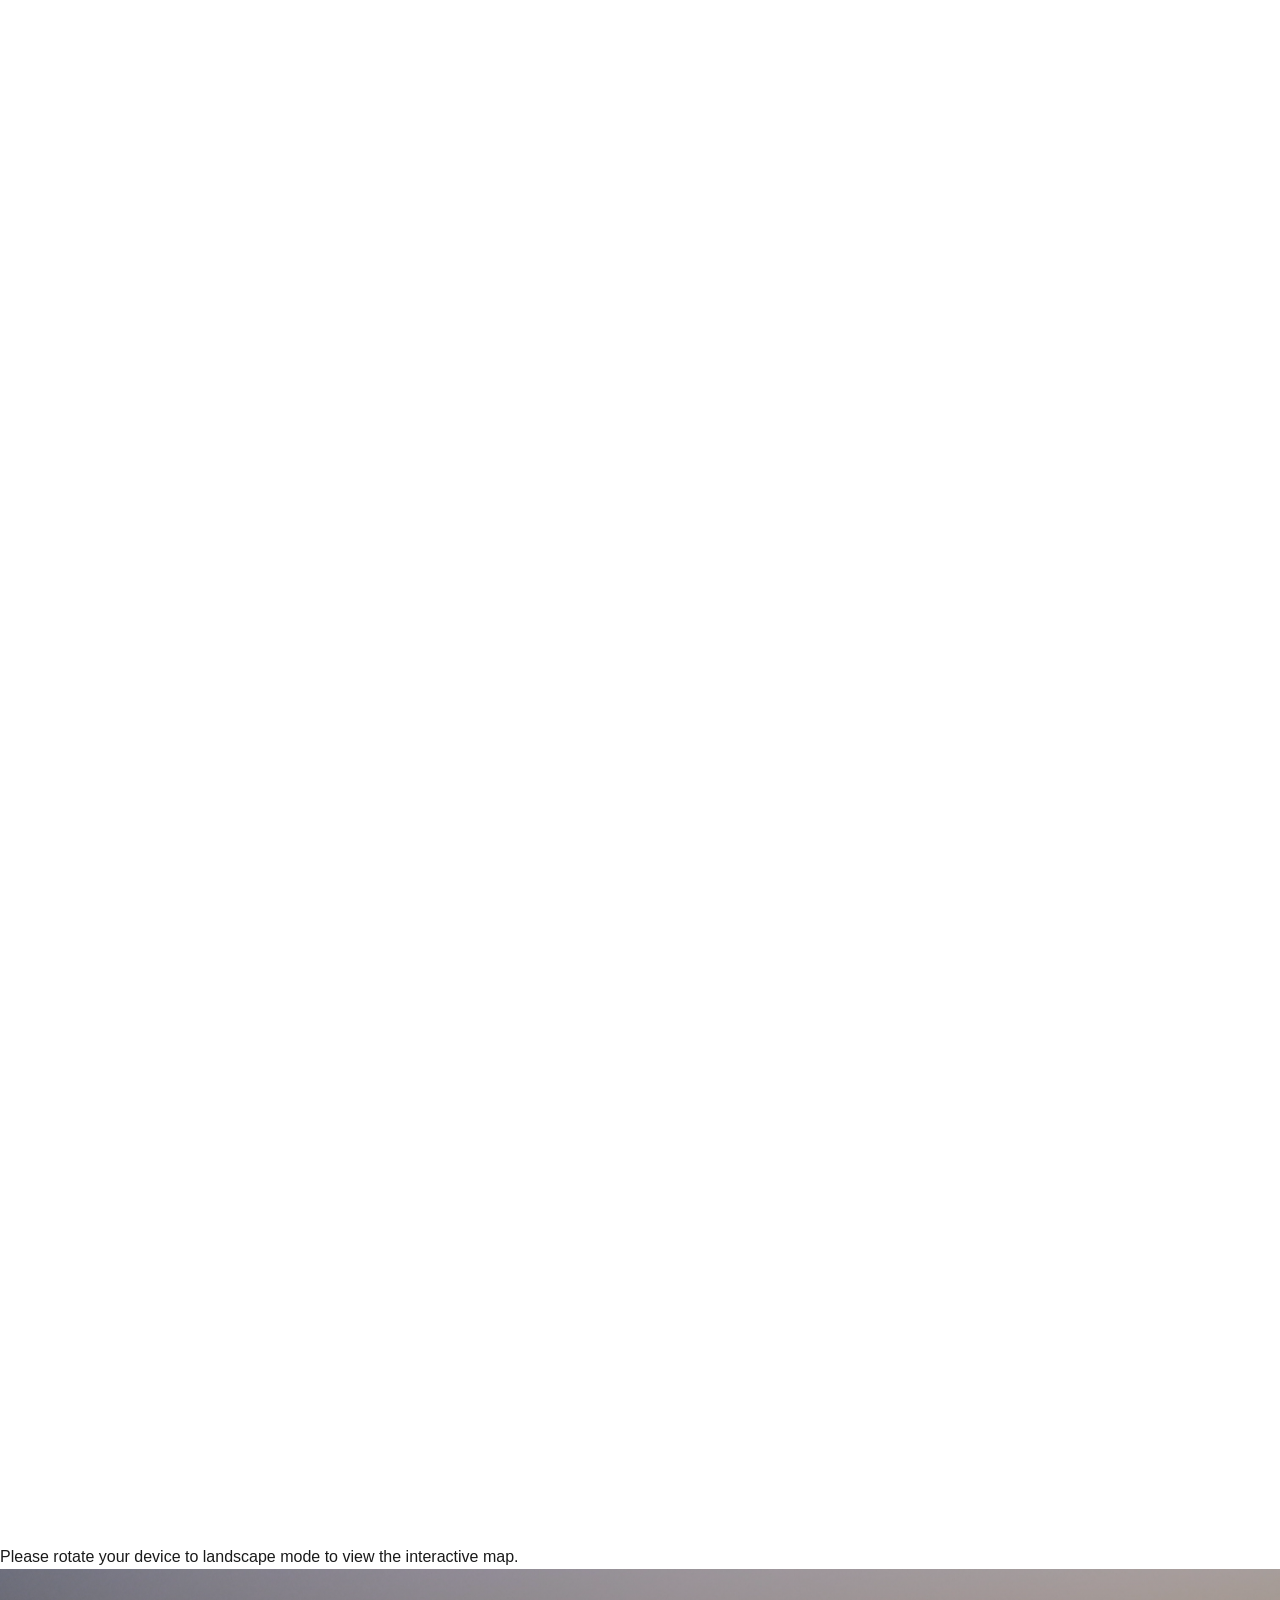
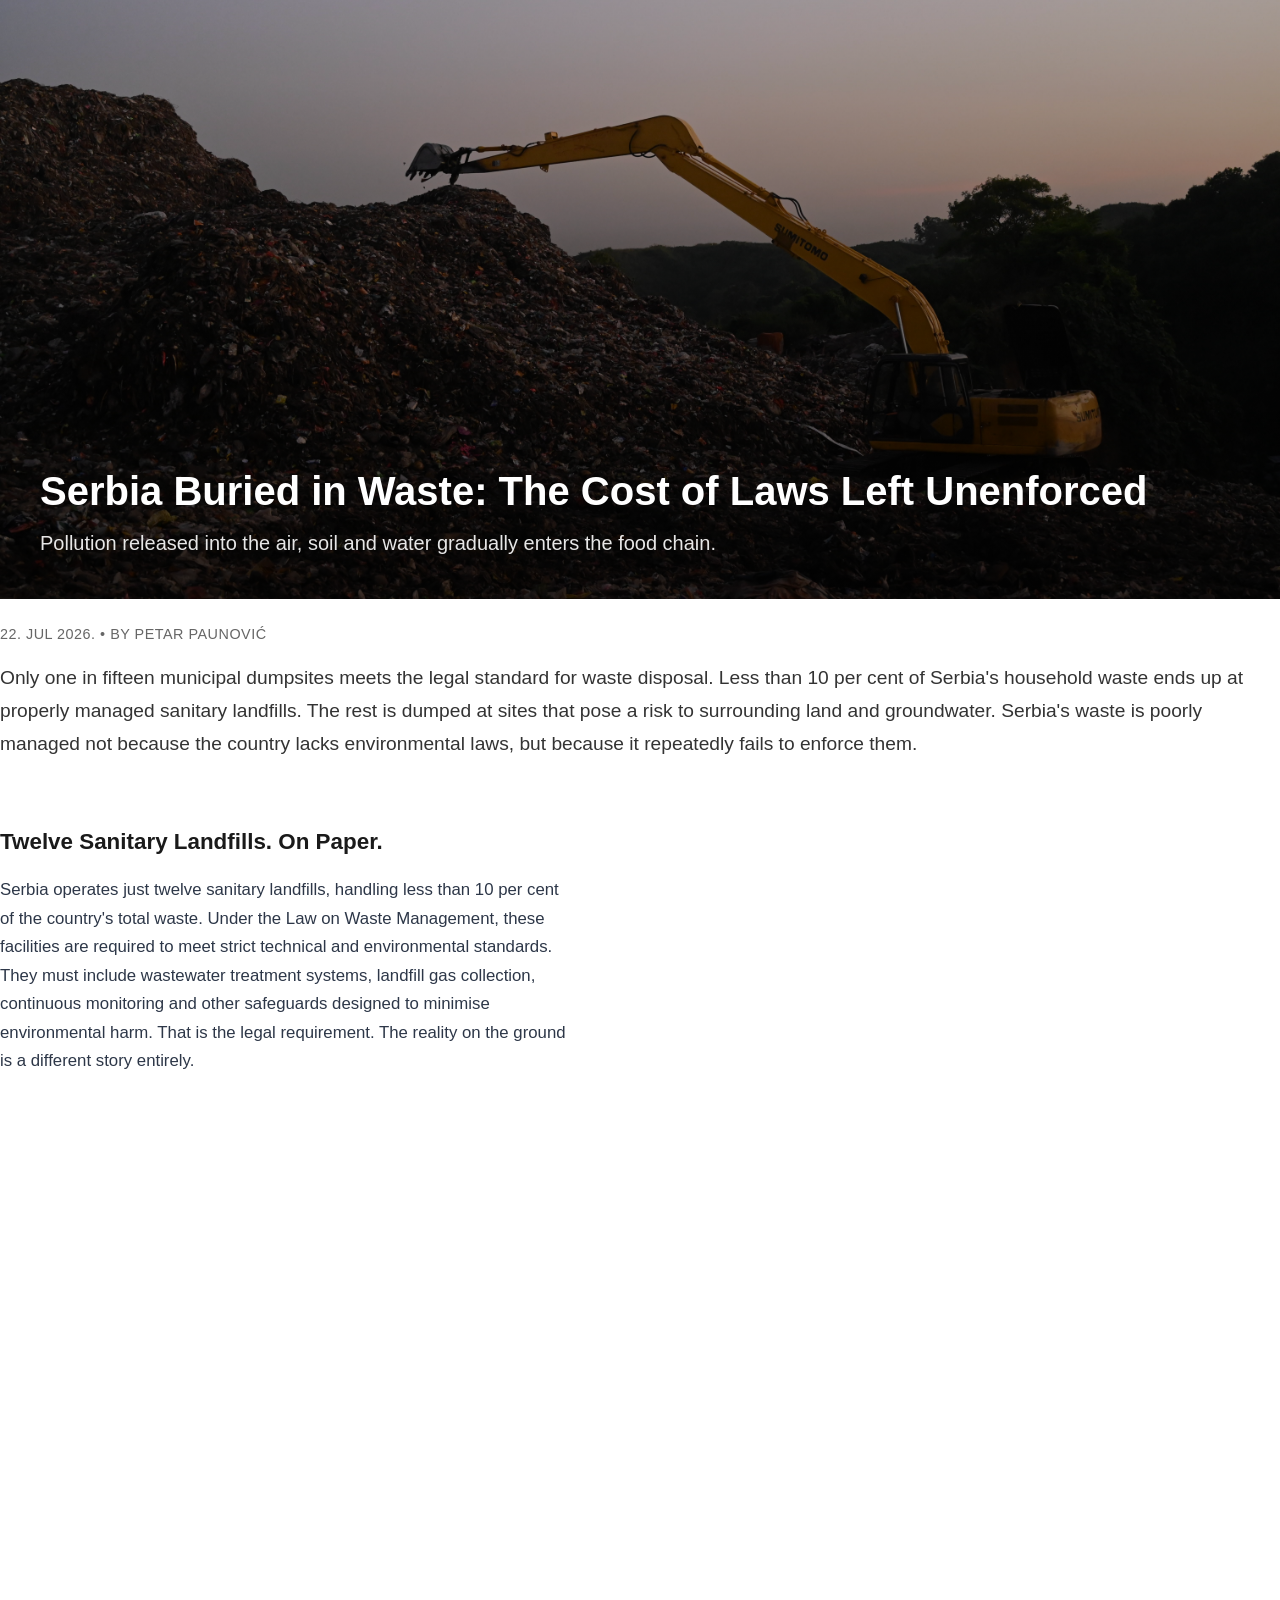
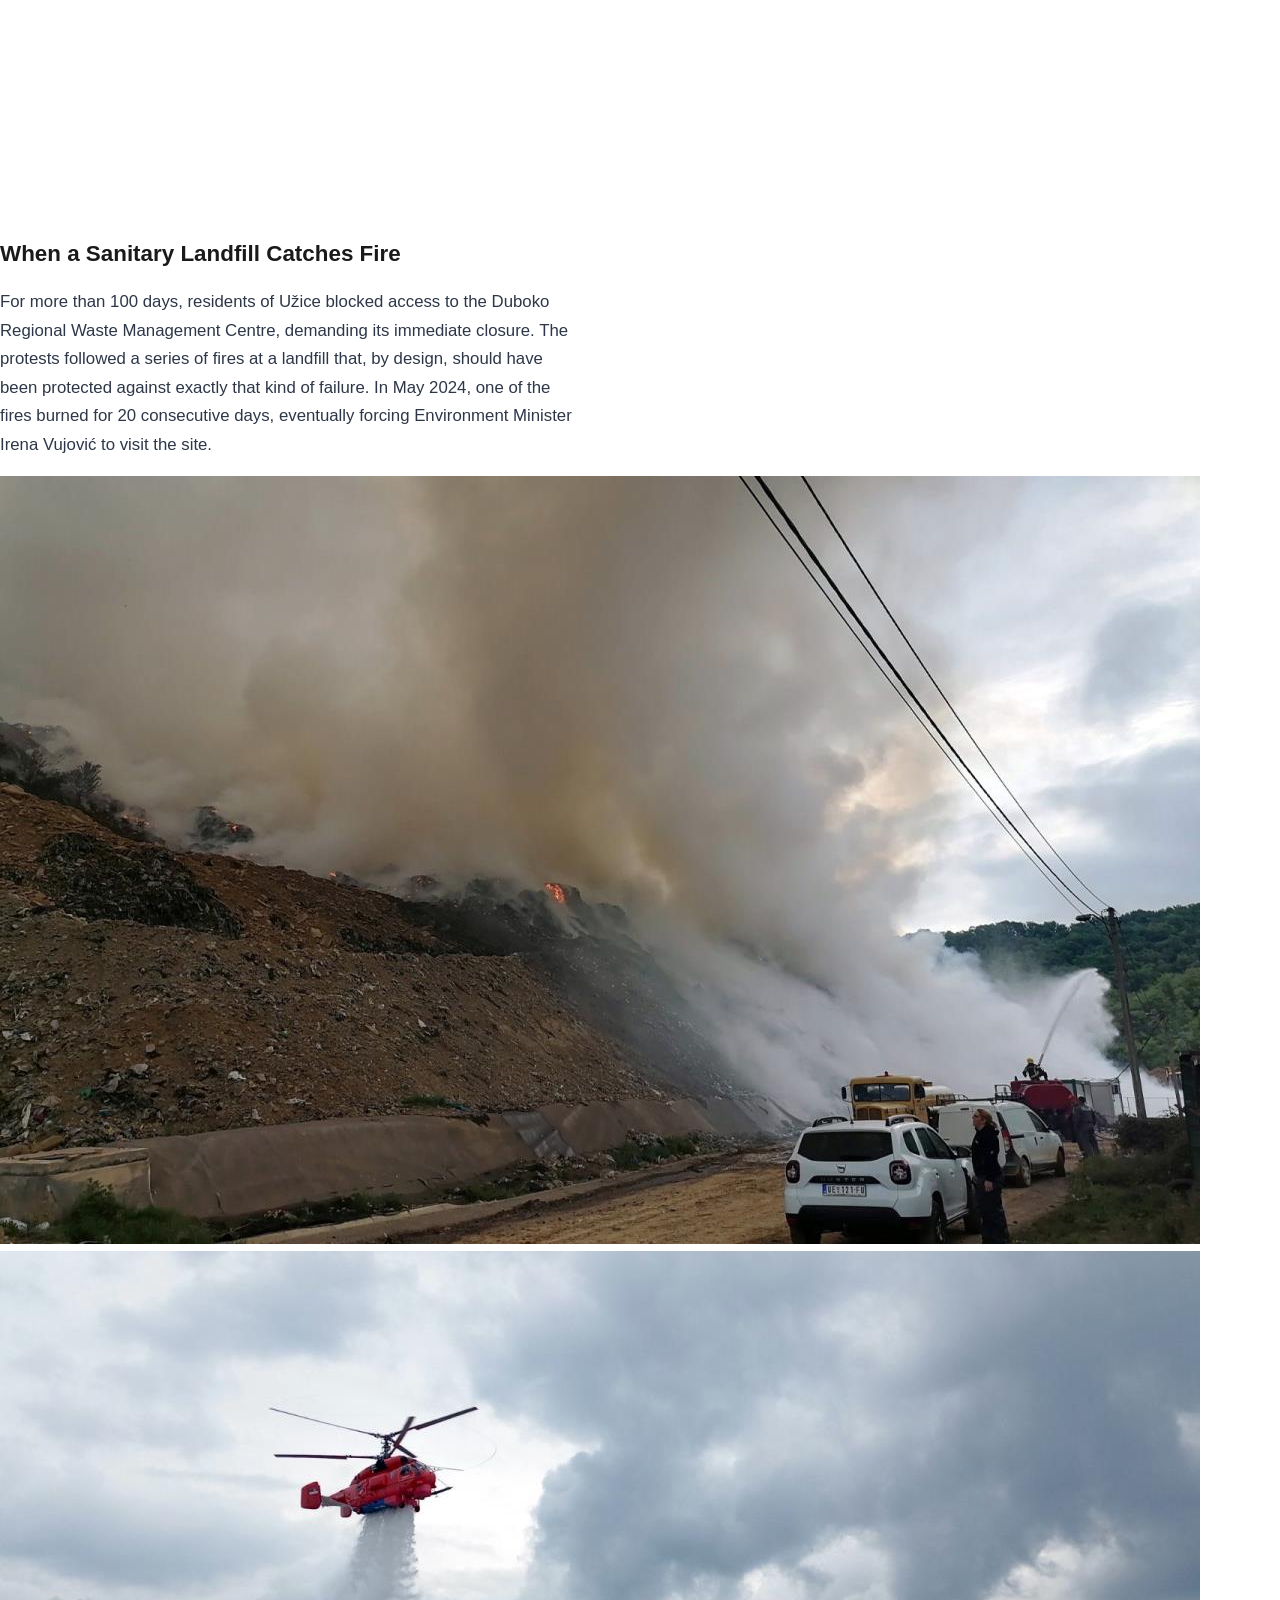
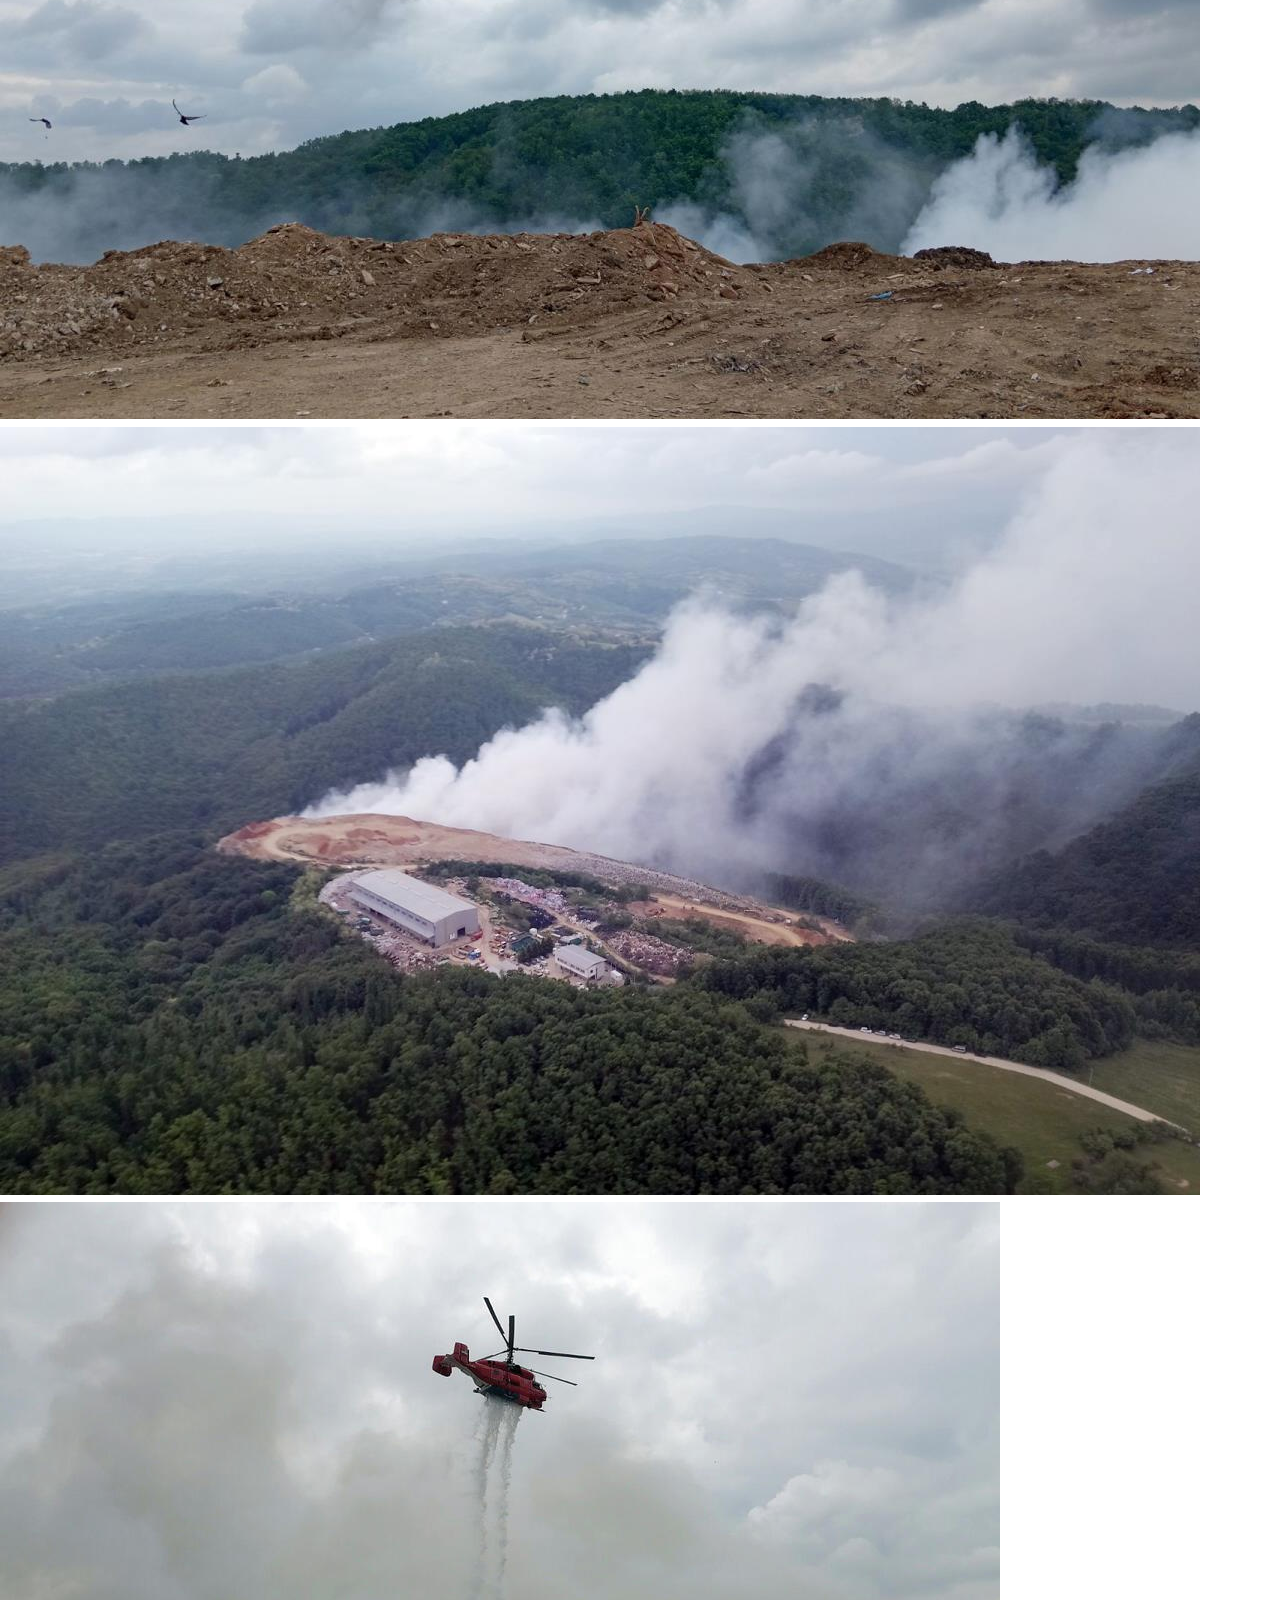
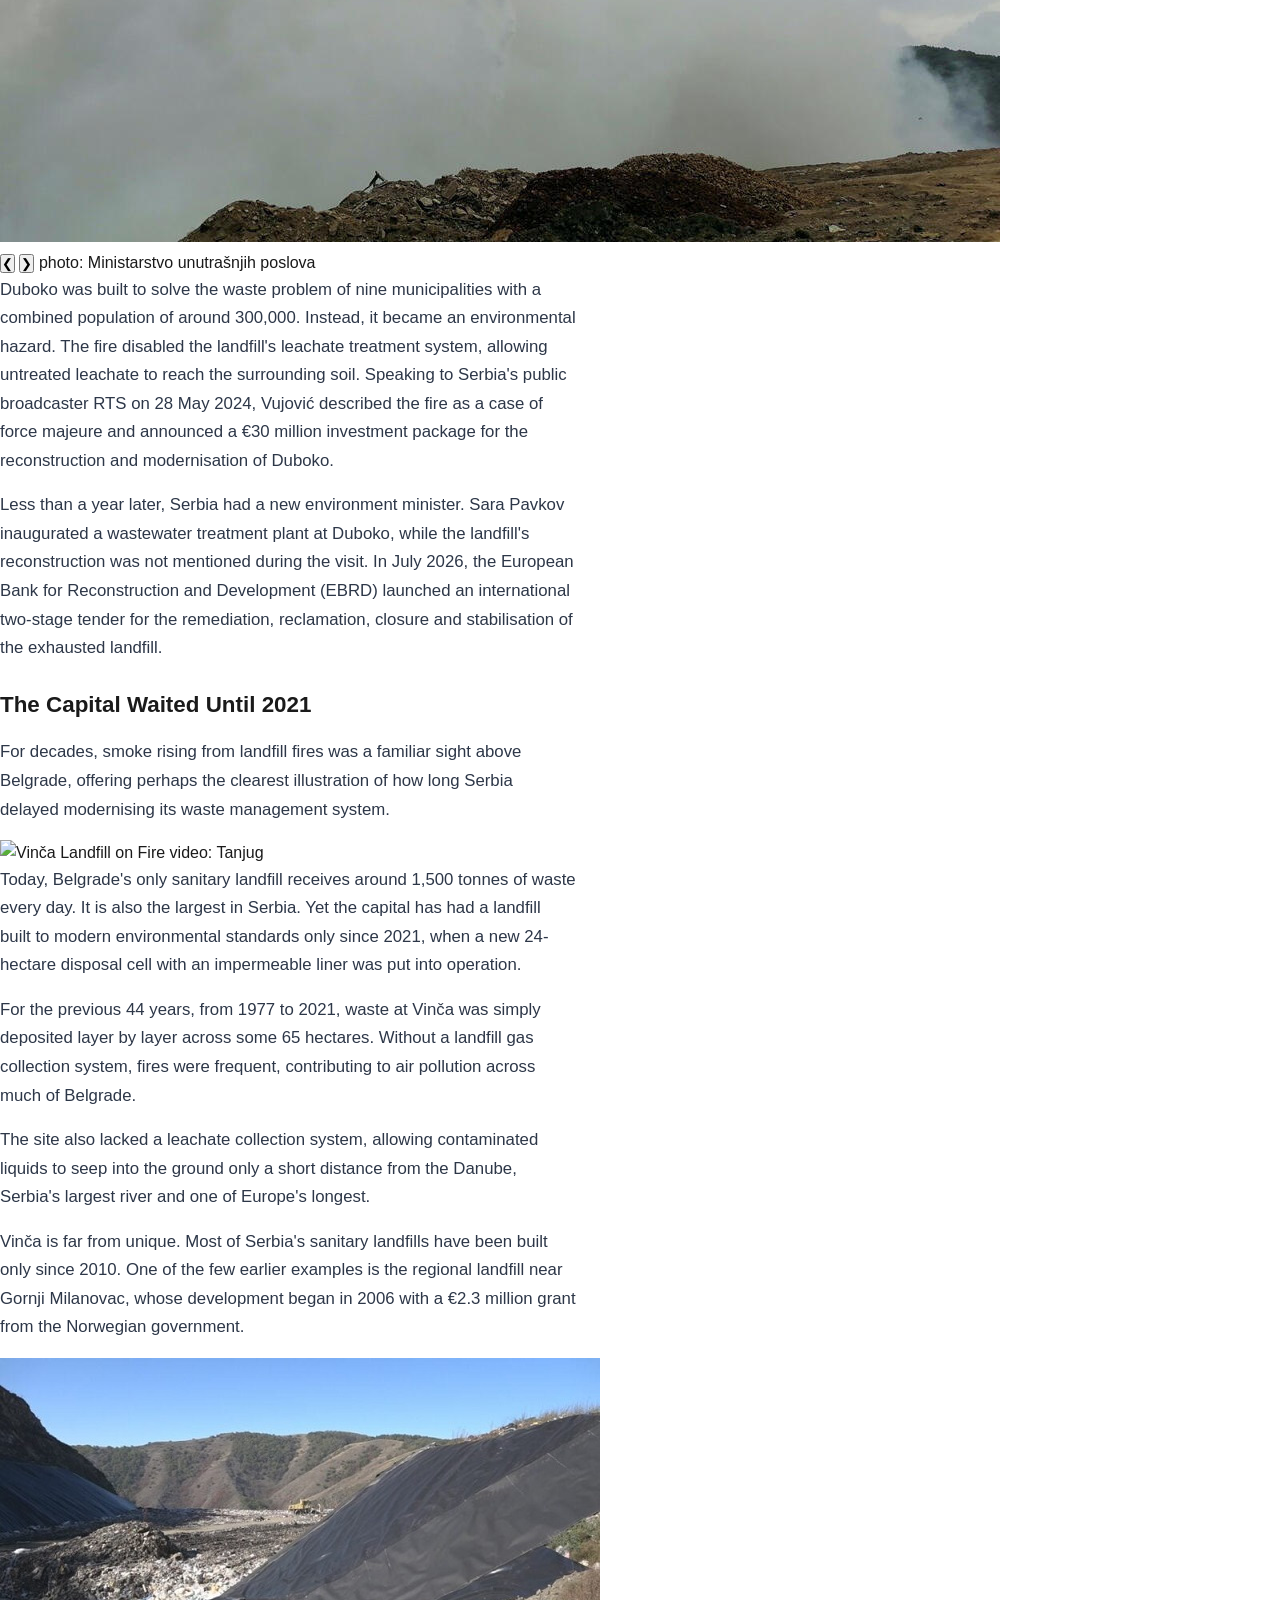
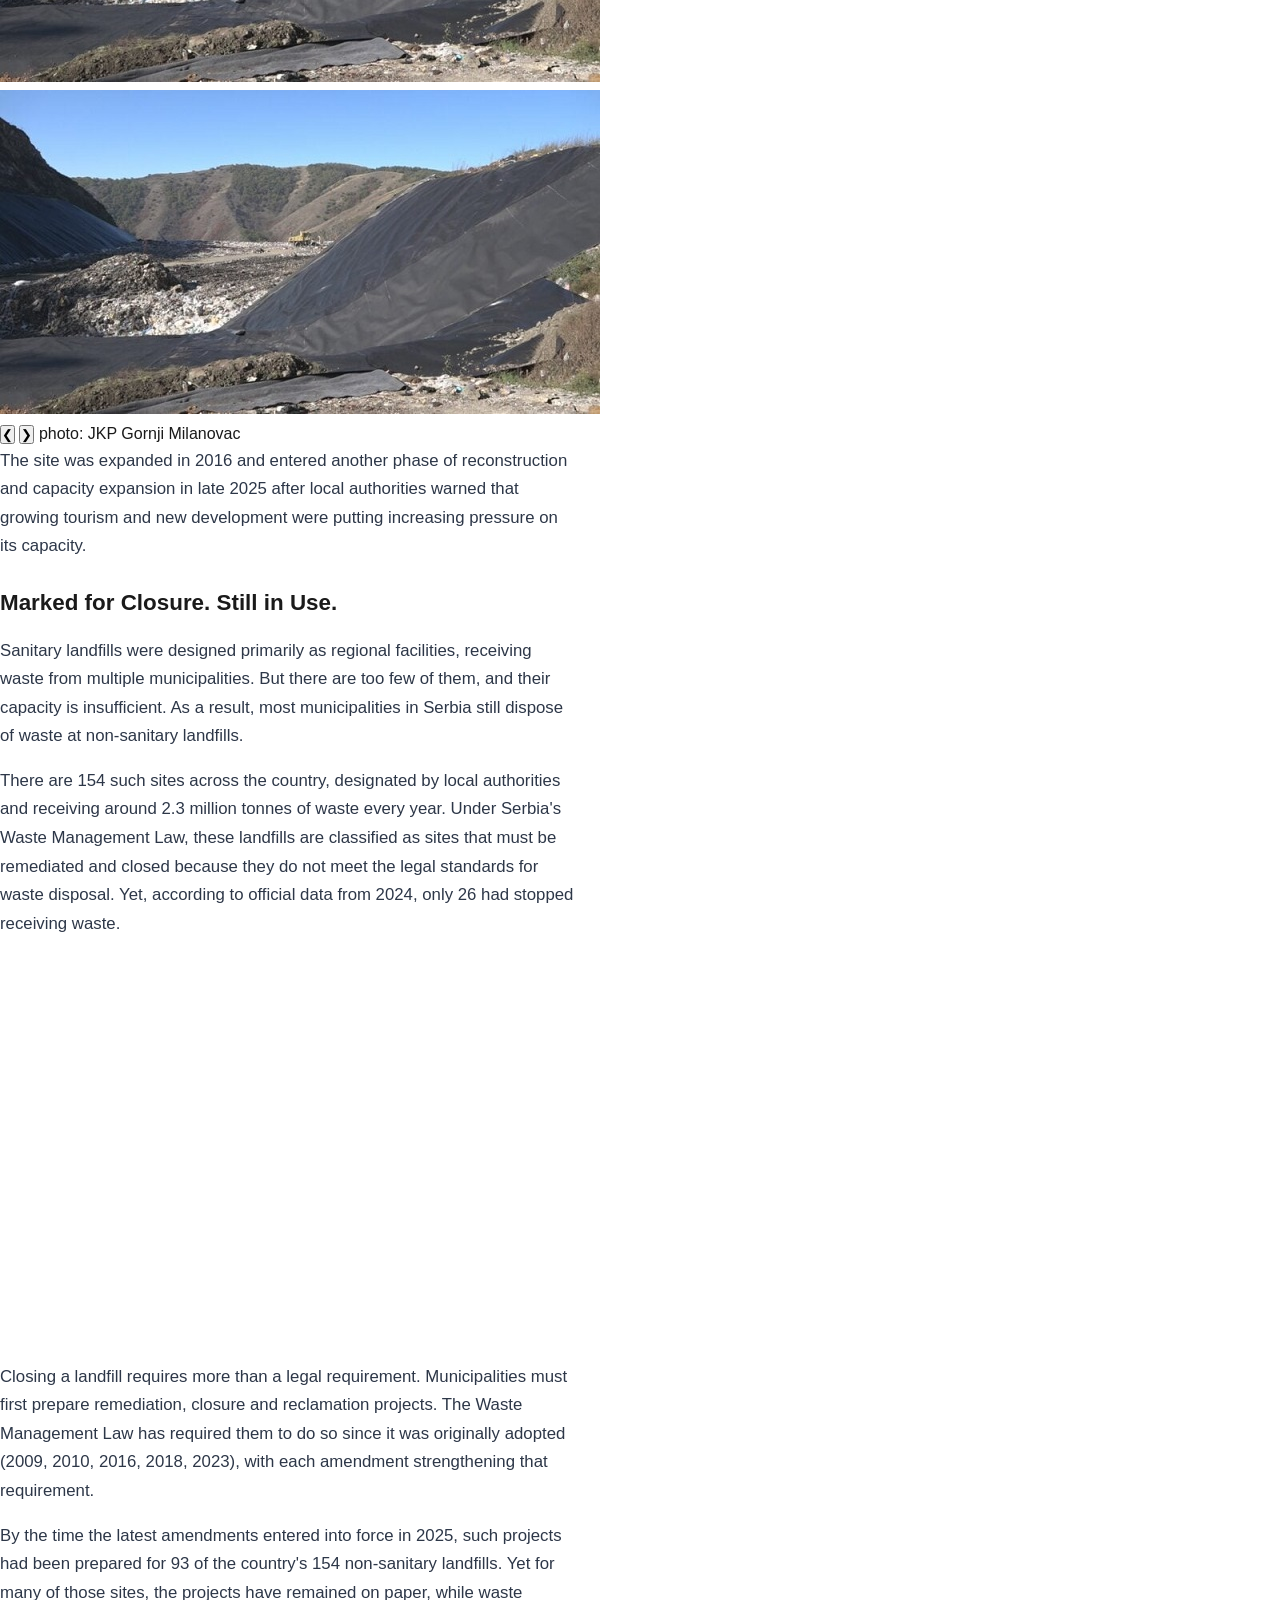
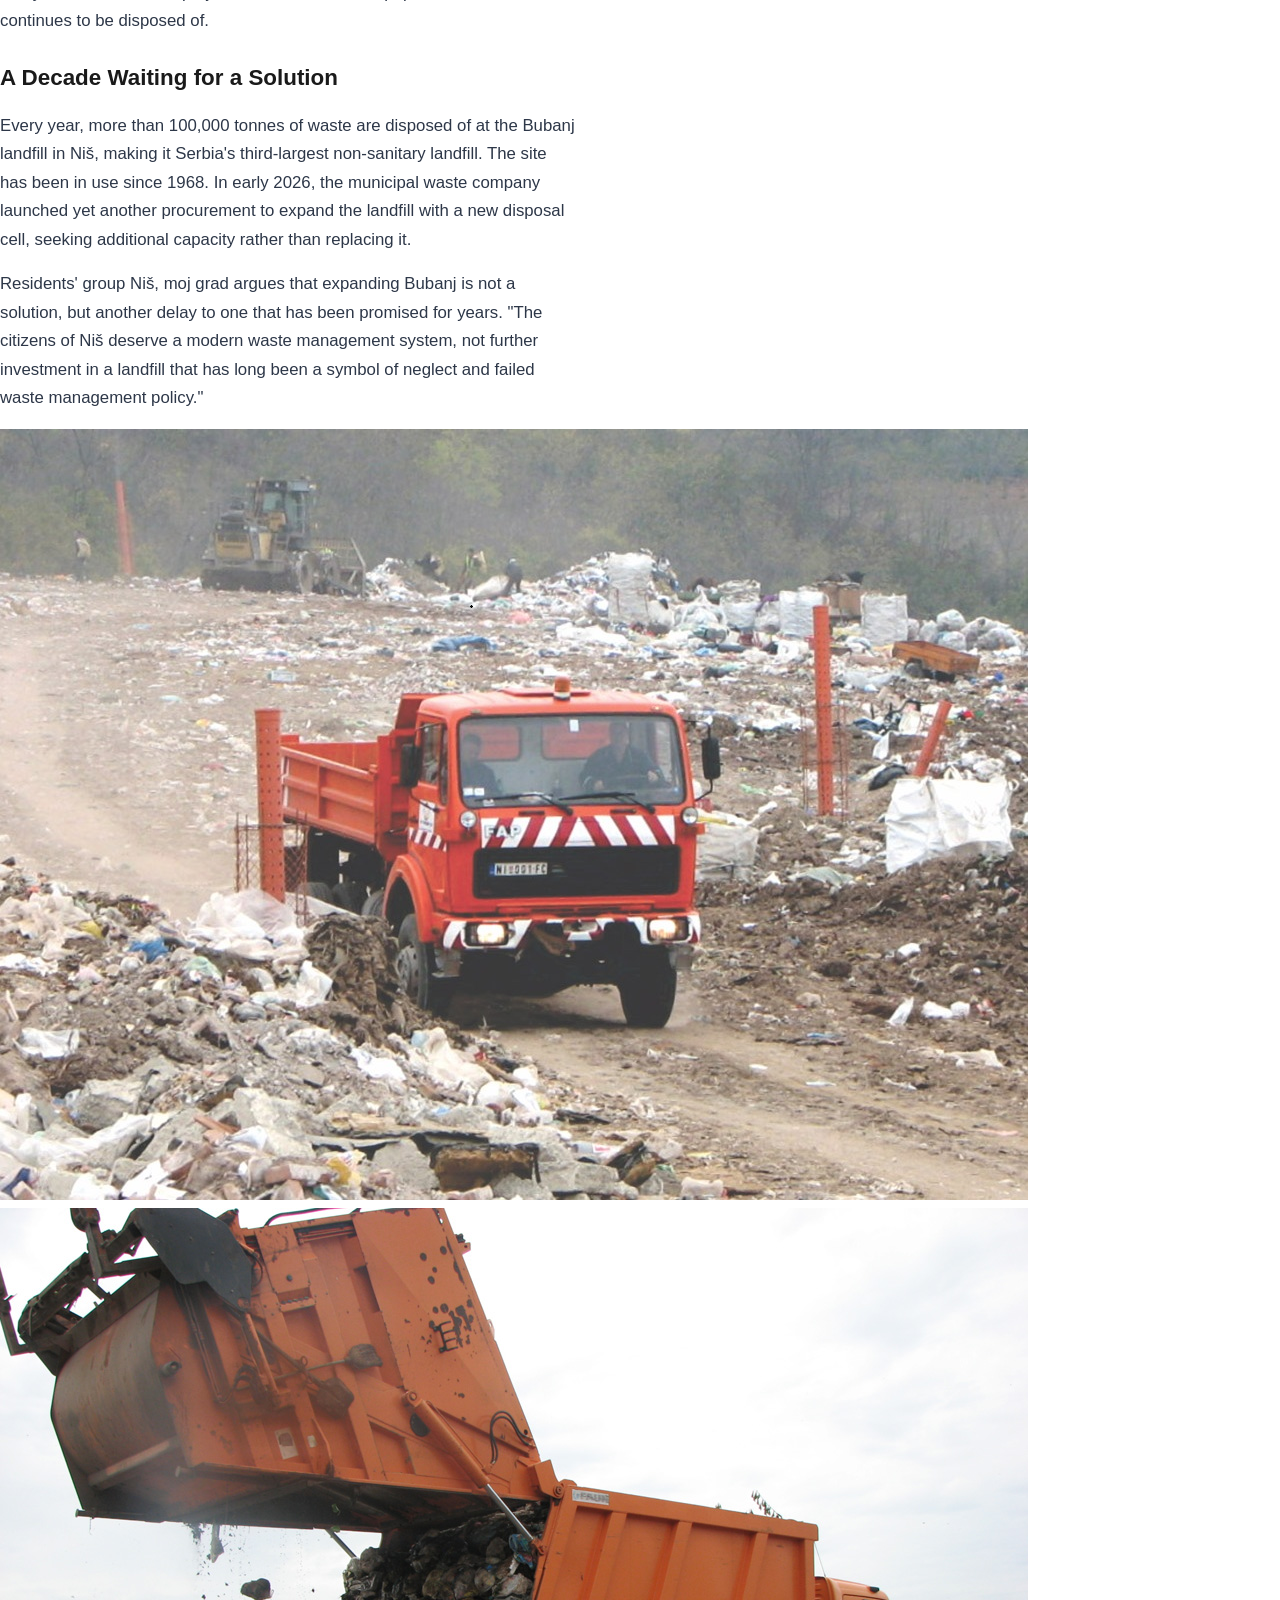
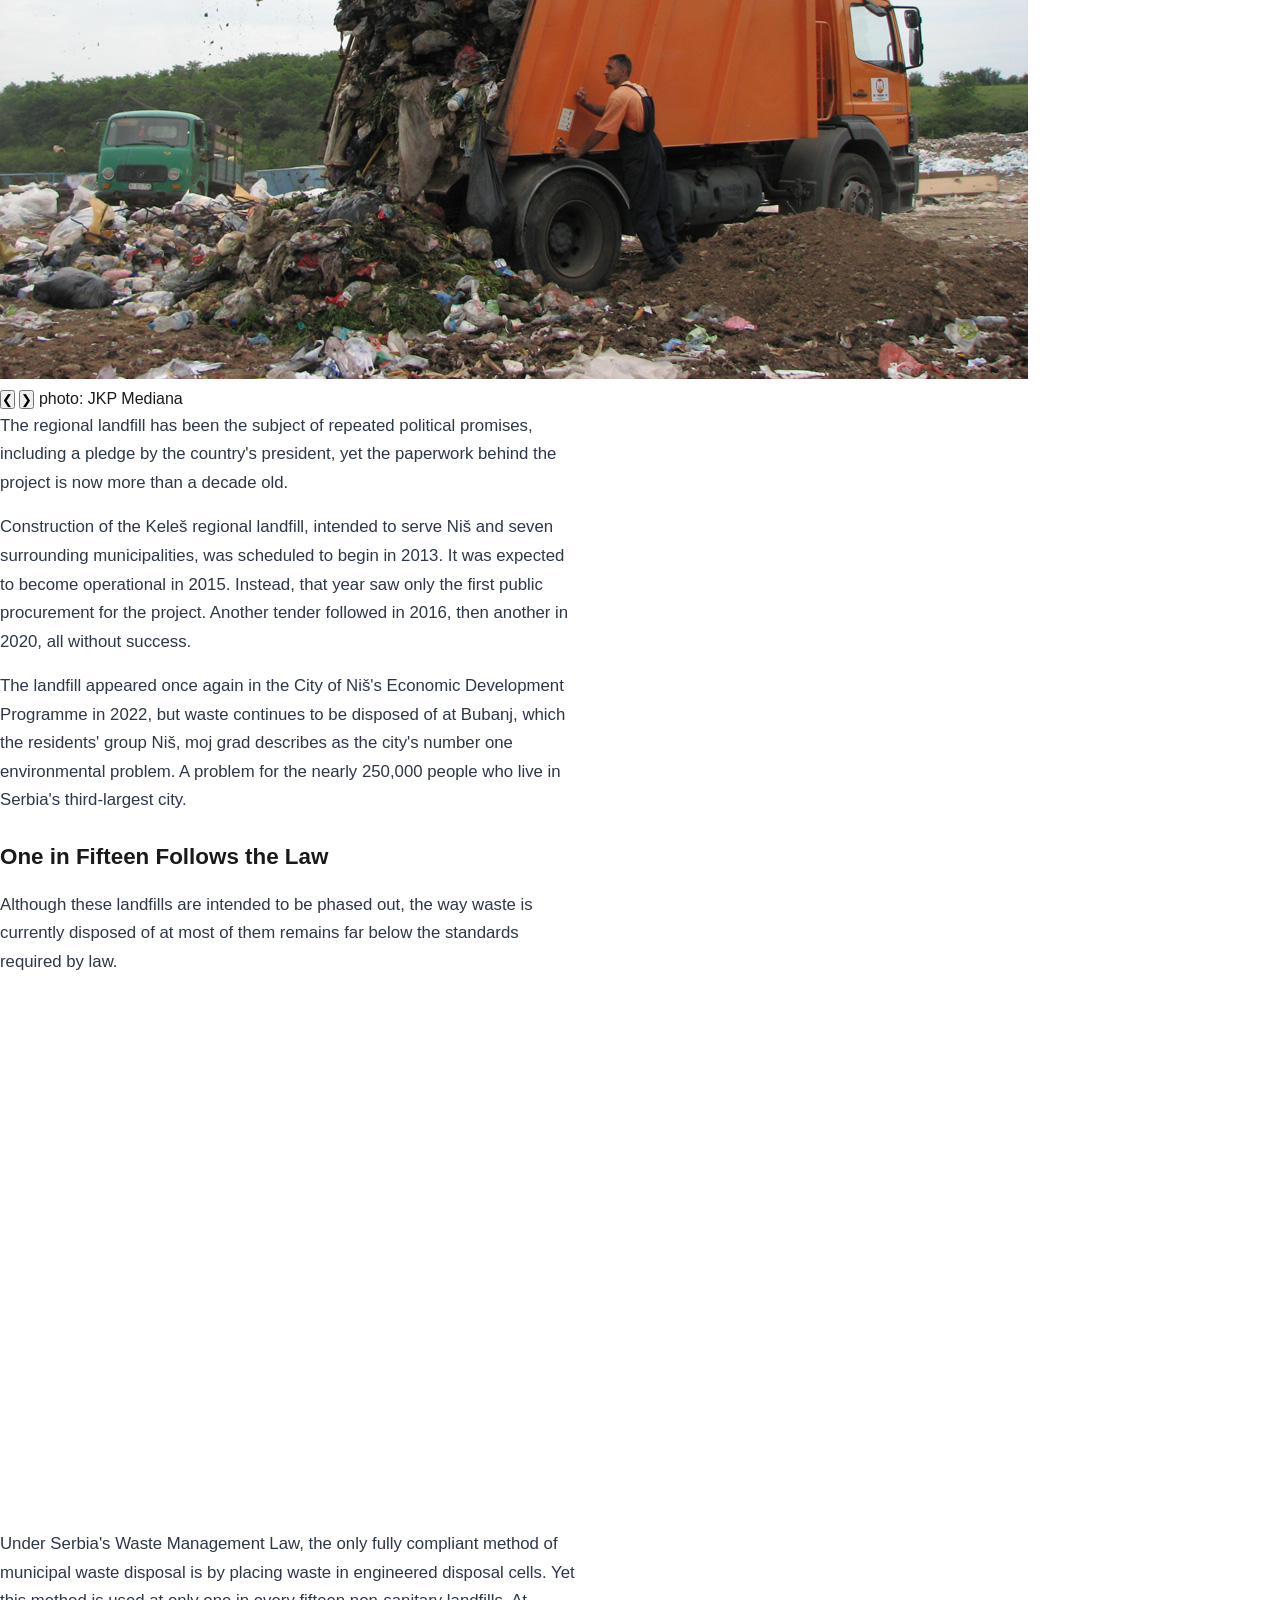
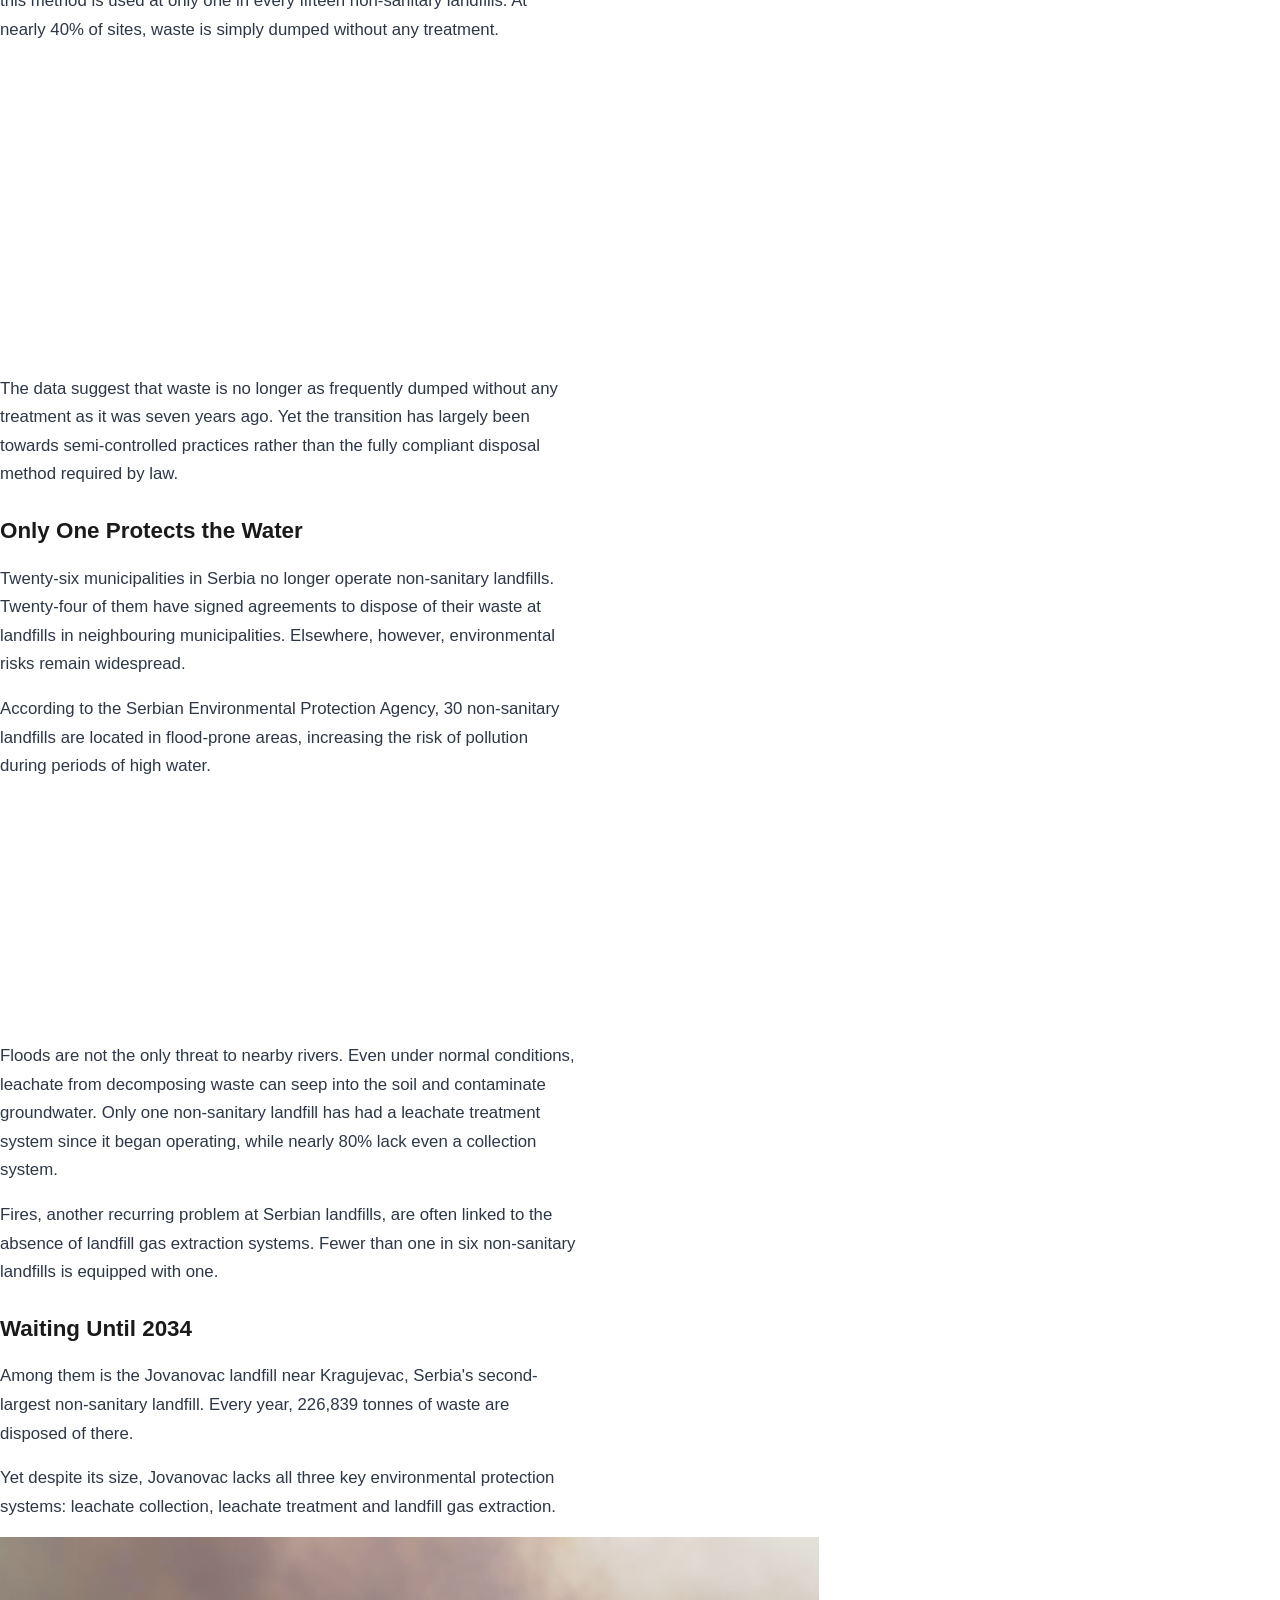
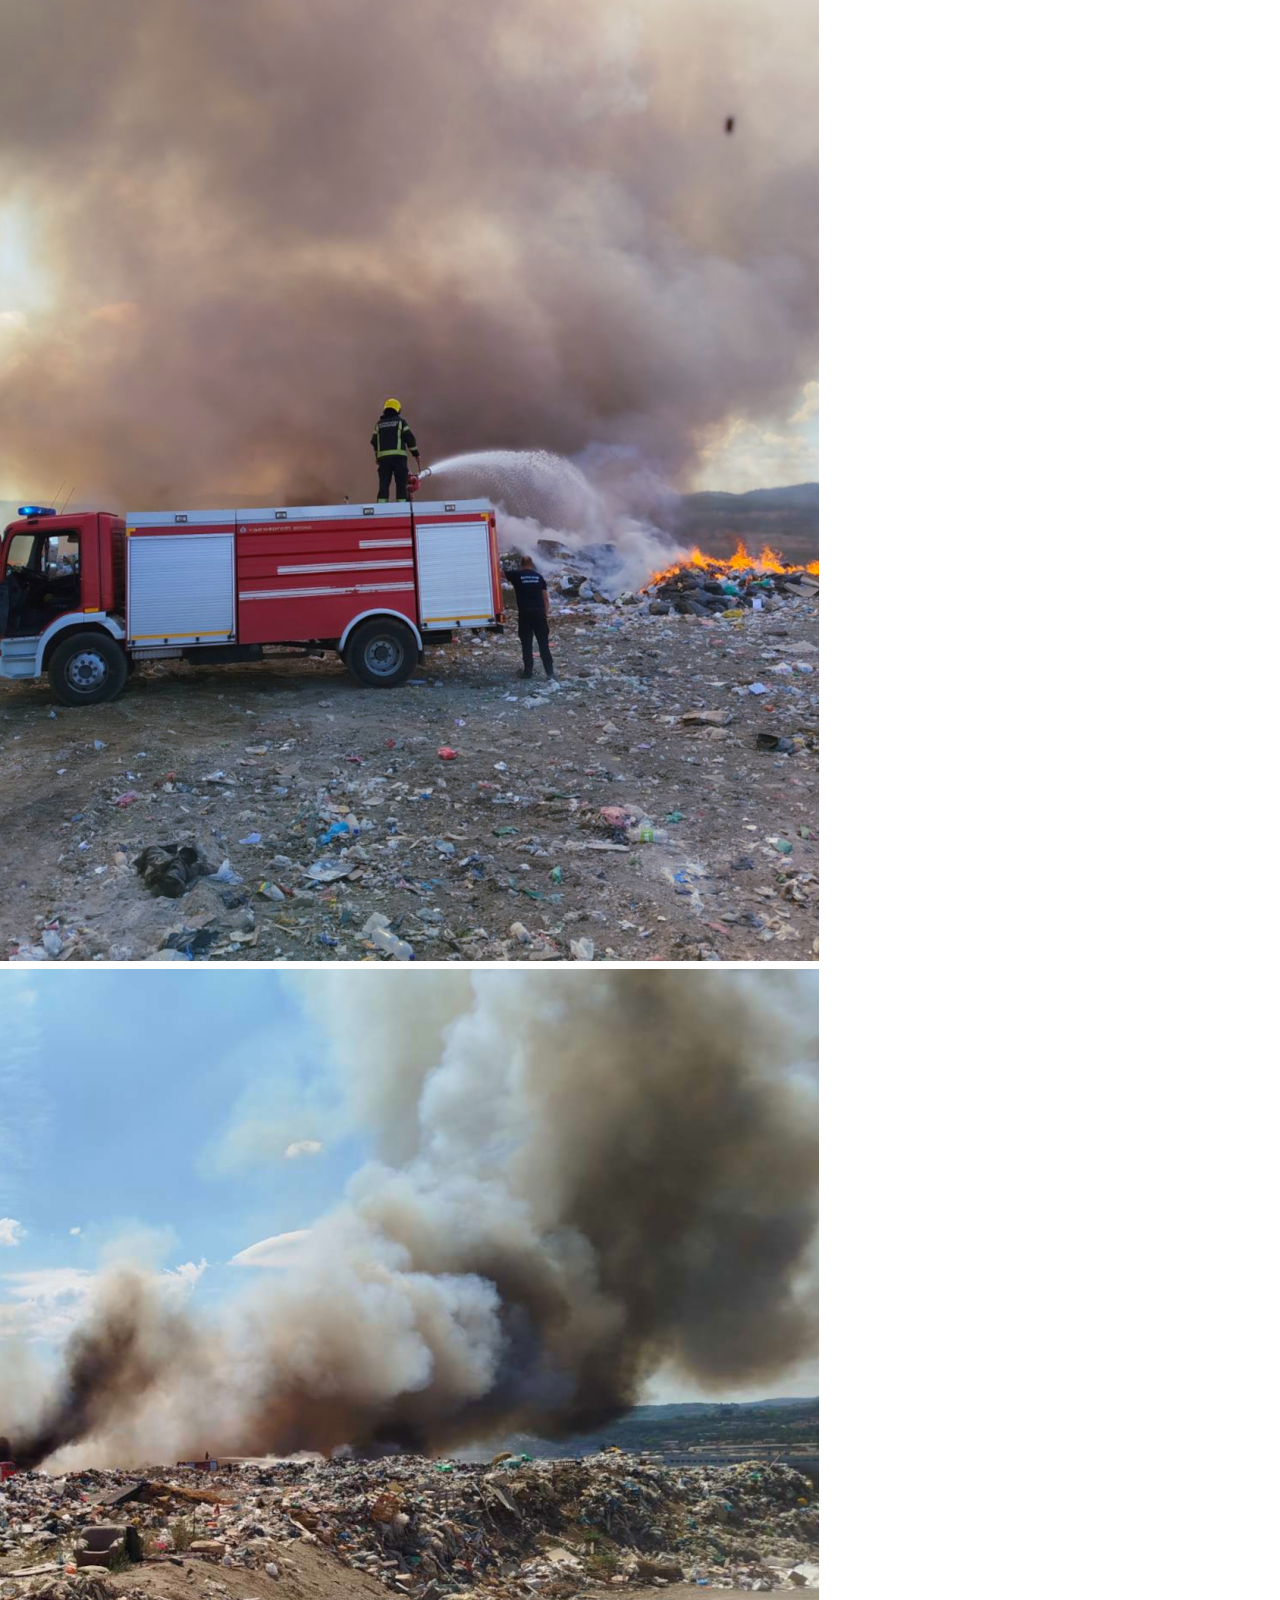
==== commit 59b40257: "Update index.html" ====
--- a/index.html
+++ b/index.html
@@ -19,13 +19,27 @@
 <link rel="stylesheet" href="style.css">
 </head>
 <body>
-   <div id="rotate-device-overlay">
+   <!-- rotate for phone -->
+<div id="rotate-device-overlay">
     <div class="rotate-content">
-        <div class="phone-icon">📱</div>
+        <svg class="rotate-icon" viewBox="0 0 100 120" xmlns="http://www.w3.org/2000/svg">
+            <rect x="25" y="10" width="50" height="90" rx="5" stroke="white" stroke-width="2" fill="none"/>
+            <circle cx="50" cy="92" r="4" stroke="white" stroke-width="2" fill="none"/>
+            <rect x="30" y="20" width="40" height="65" stroke="white" stroke-width="1.5" fill="none"/>
+            <path d="M 80 20 A 15 15 0 0 1 85 40" stroke="white" stroke-width="2" fill="none" marker-end="url(#arrowhead-top)"/>
+            <path d="M 20 100 A 15 15 0 0 1 15 80" stroke="white" stroke-width="2" fill="none" marker-end="url(#arrowhead-bottom)"/>
+            <defs>
+                <marker id="arrowhead-top" markerWidth="10" markerHeight="10" refX="5" refY="5" orient="auto">
+                    <polyline points="0,0 10,5 0,10" fill="white"/>
+                </marker>
+                <marker id="arrowhead-bottom" markerWidth="10" markerHeight="10" refX="5" refY="5" orient="auto">
+                    <polyline points="10,0 0,5 10,10" fill="white"/>
+                </marker>
+            </defs>
+        </svg>
         <p>Please rotate your device to landscape mode to view the interactive map.</p>
     </div>
-   </div>
-    <div class="content-wrapper">
+</div>
 
         <!-- 1. HERO PHOTO WITH TITLE AND SUBTITLE OVERLAY -->
         <header class="hero-container">
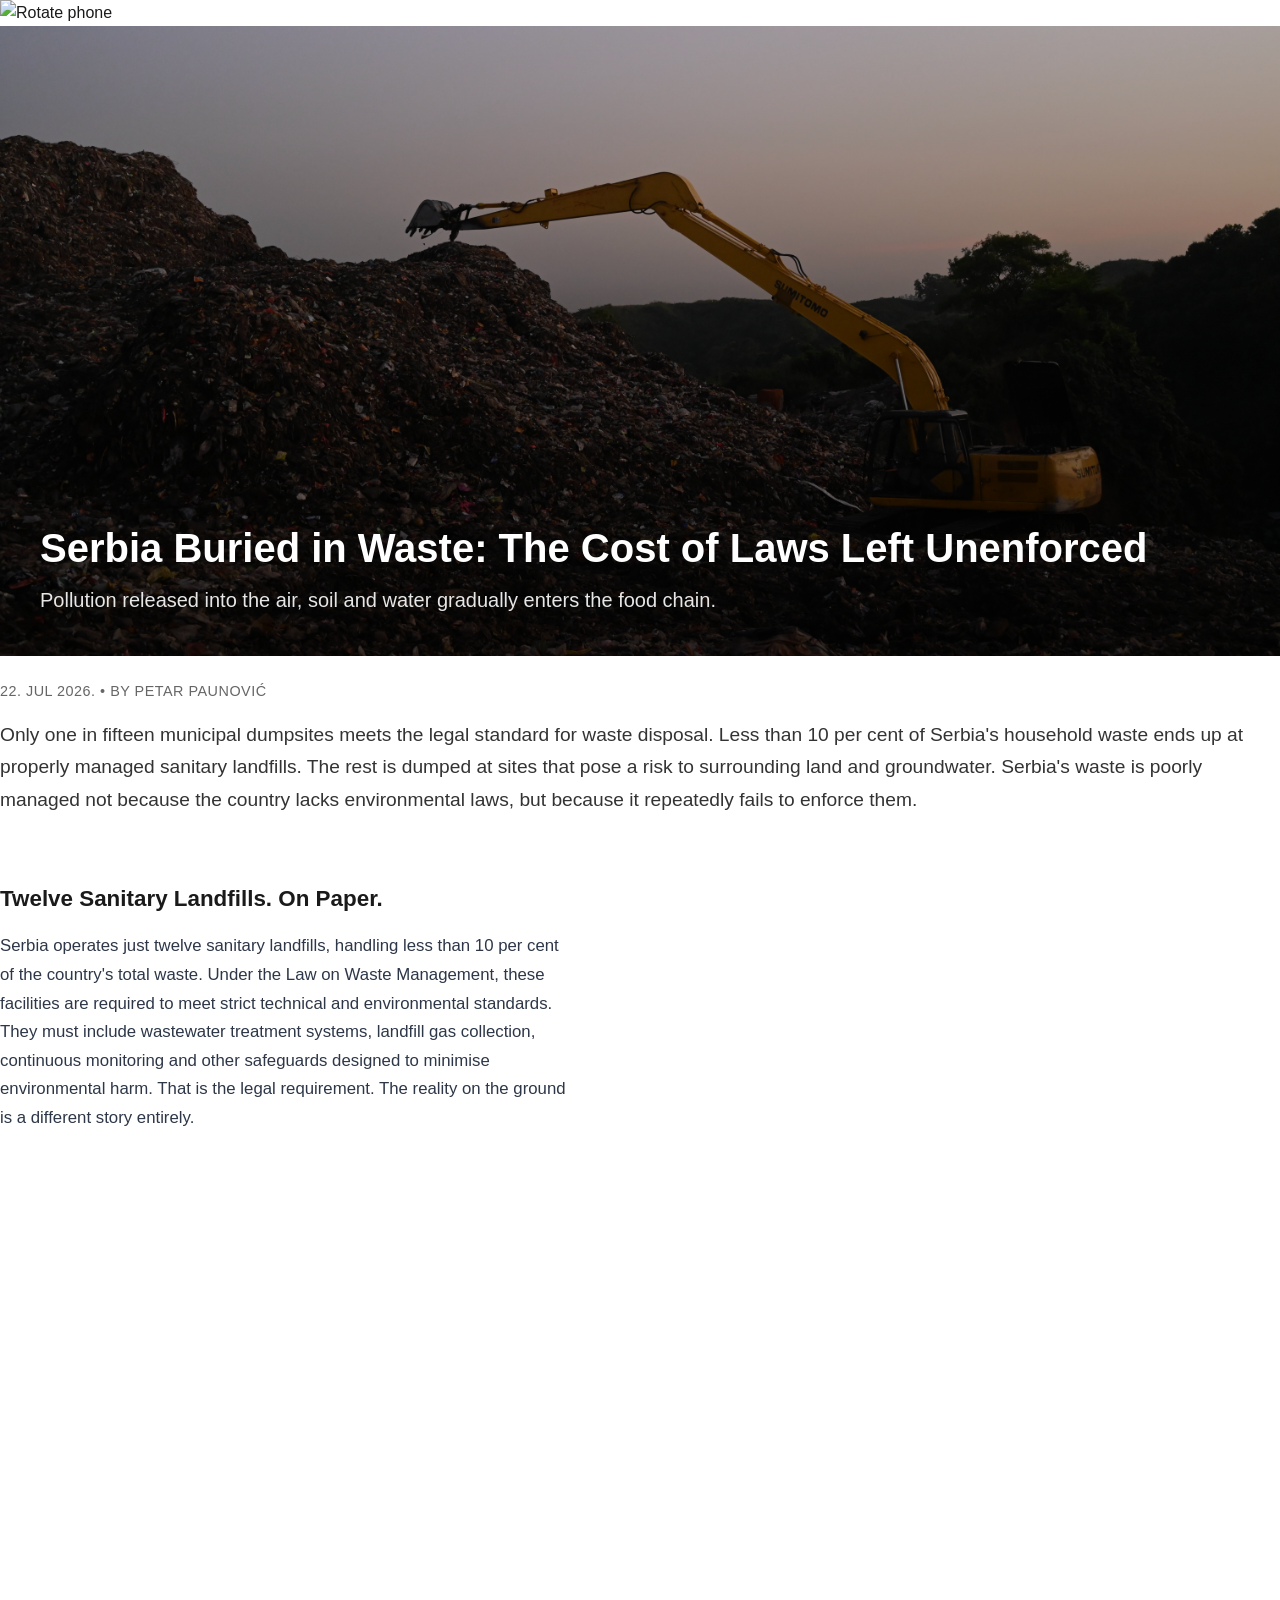
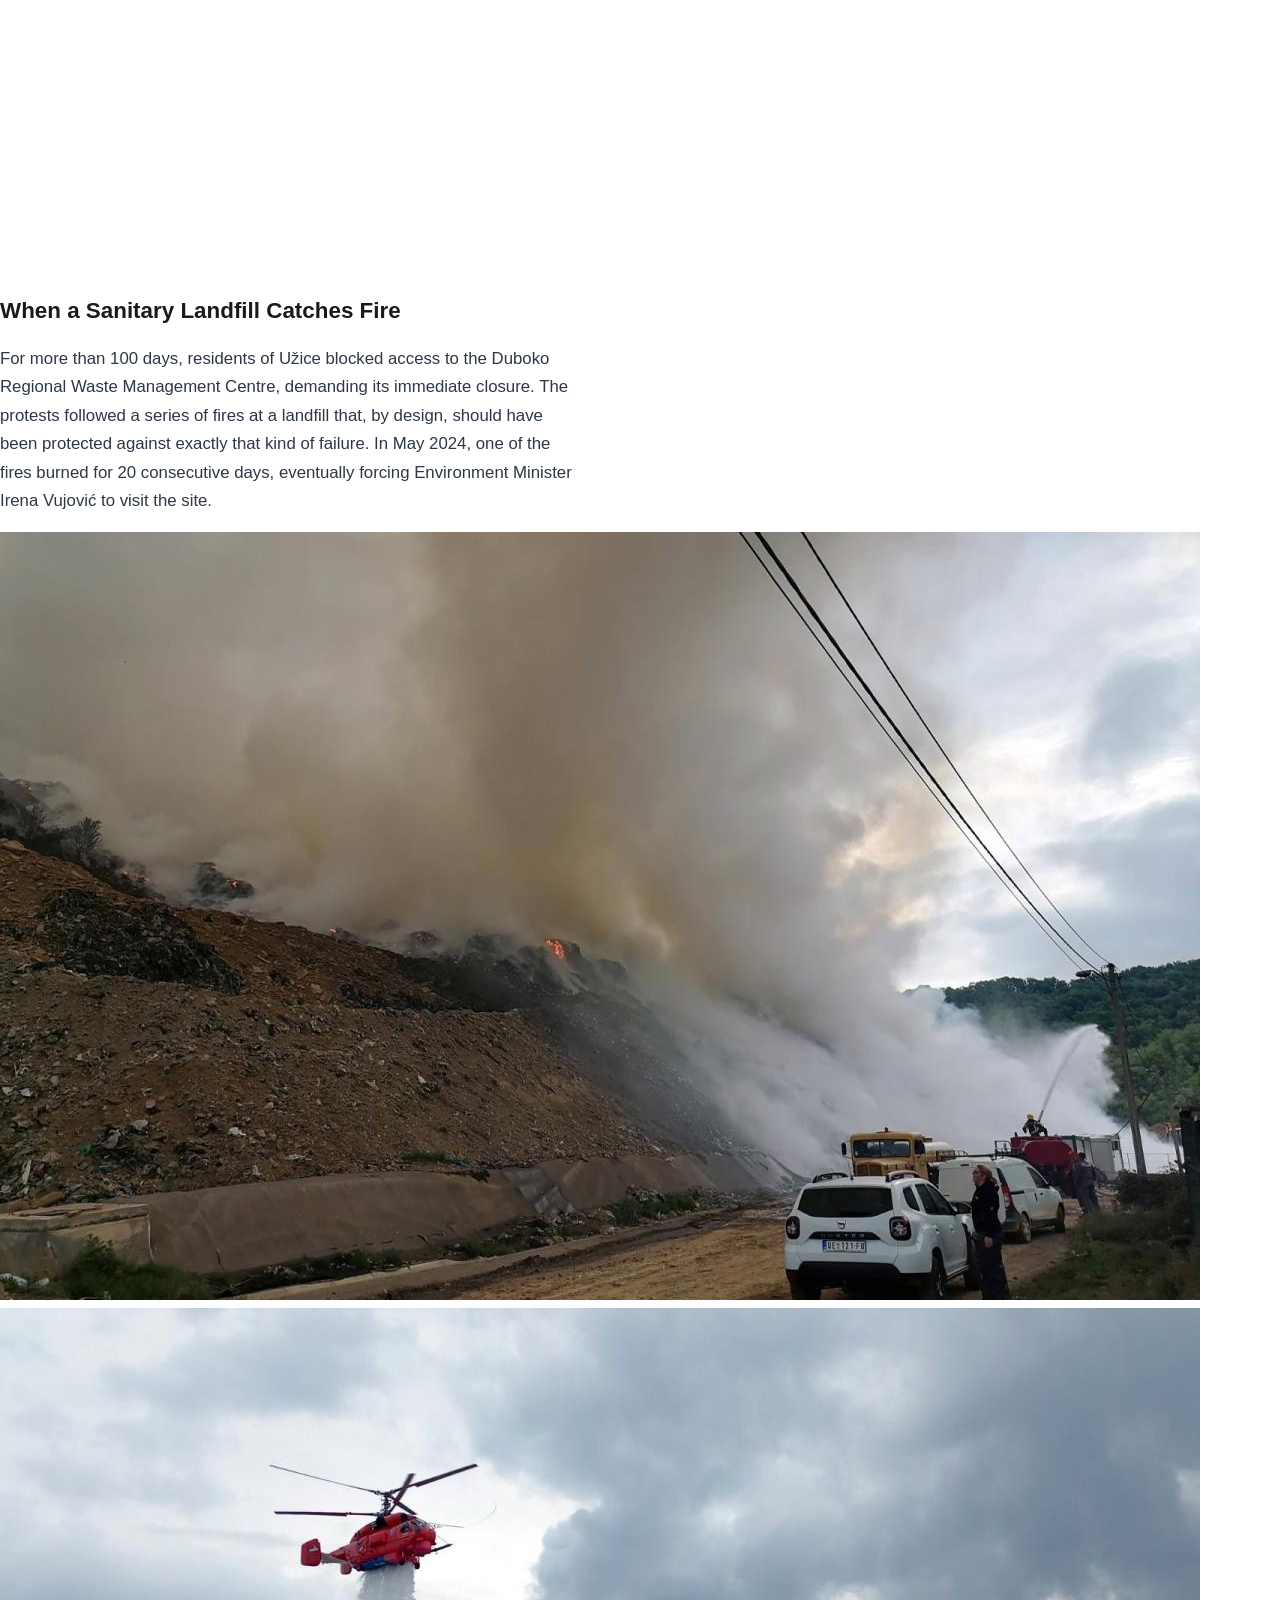
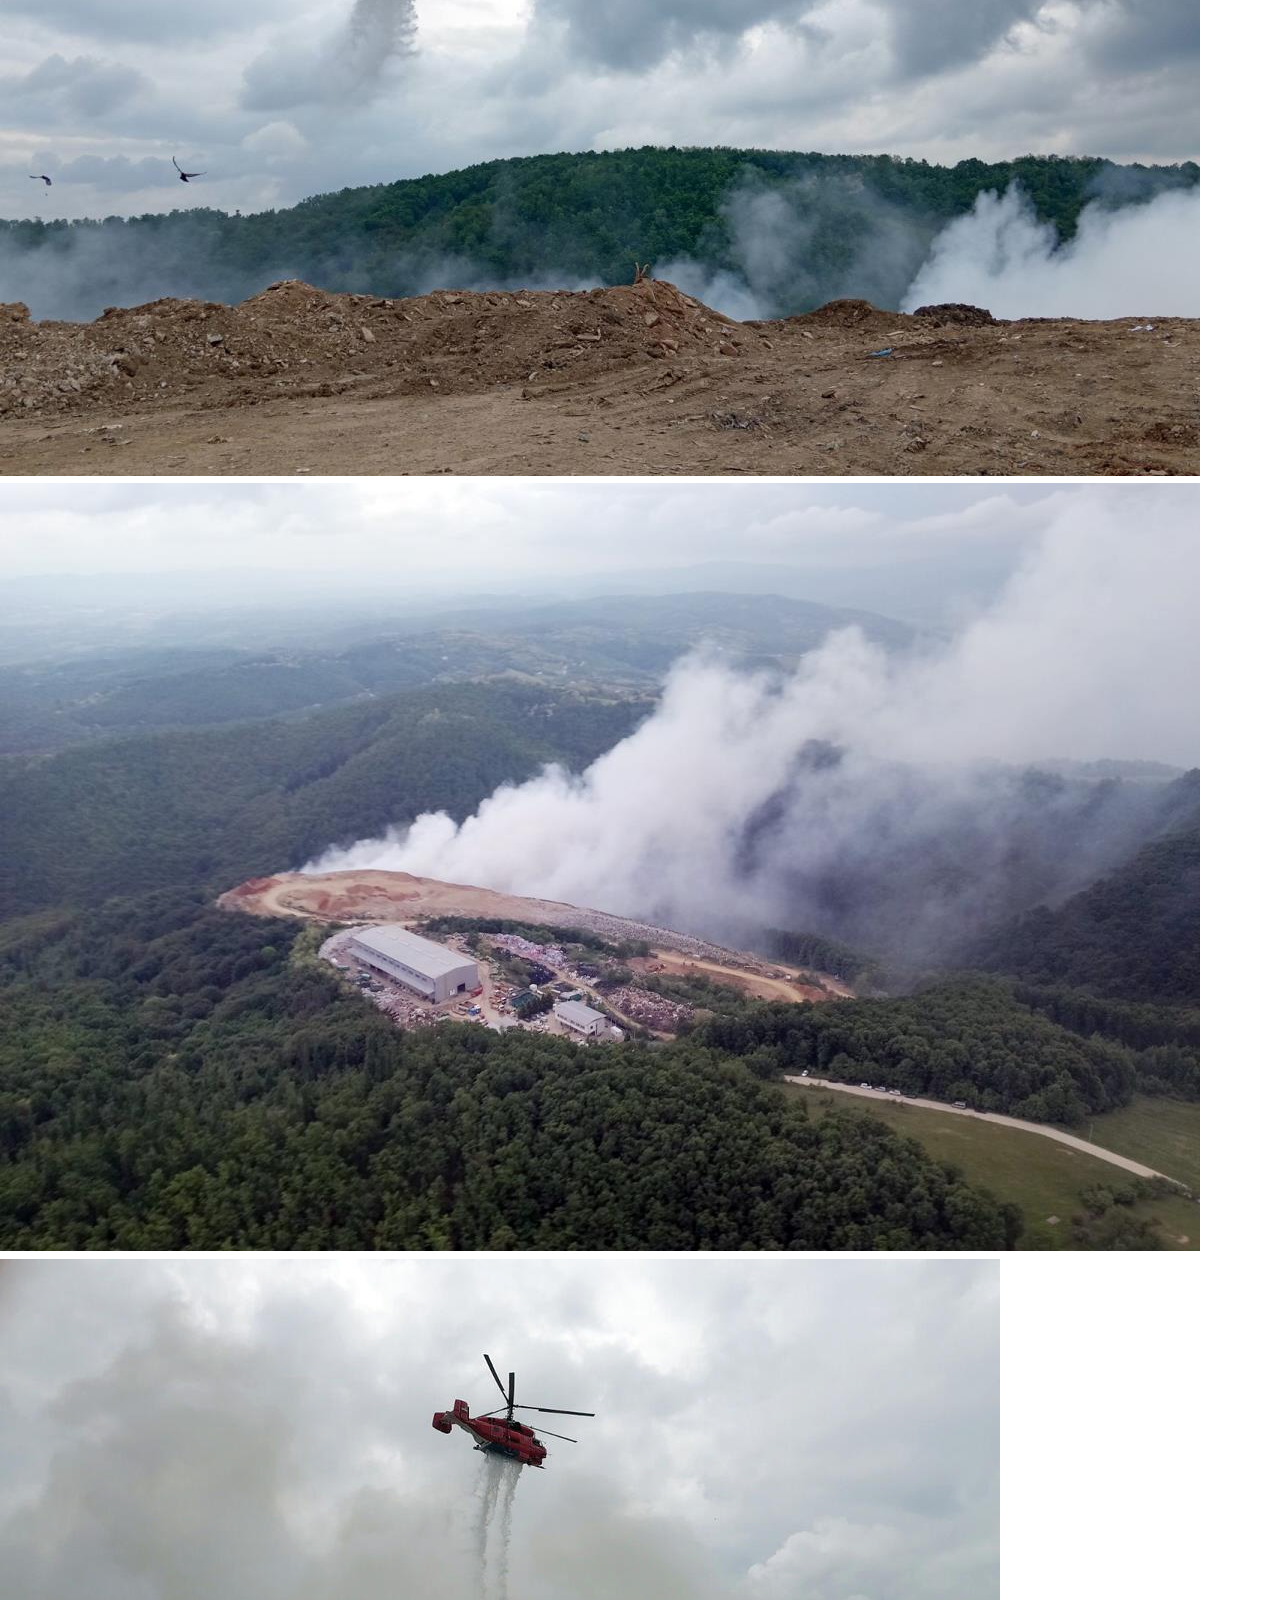
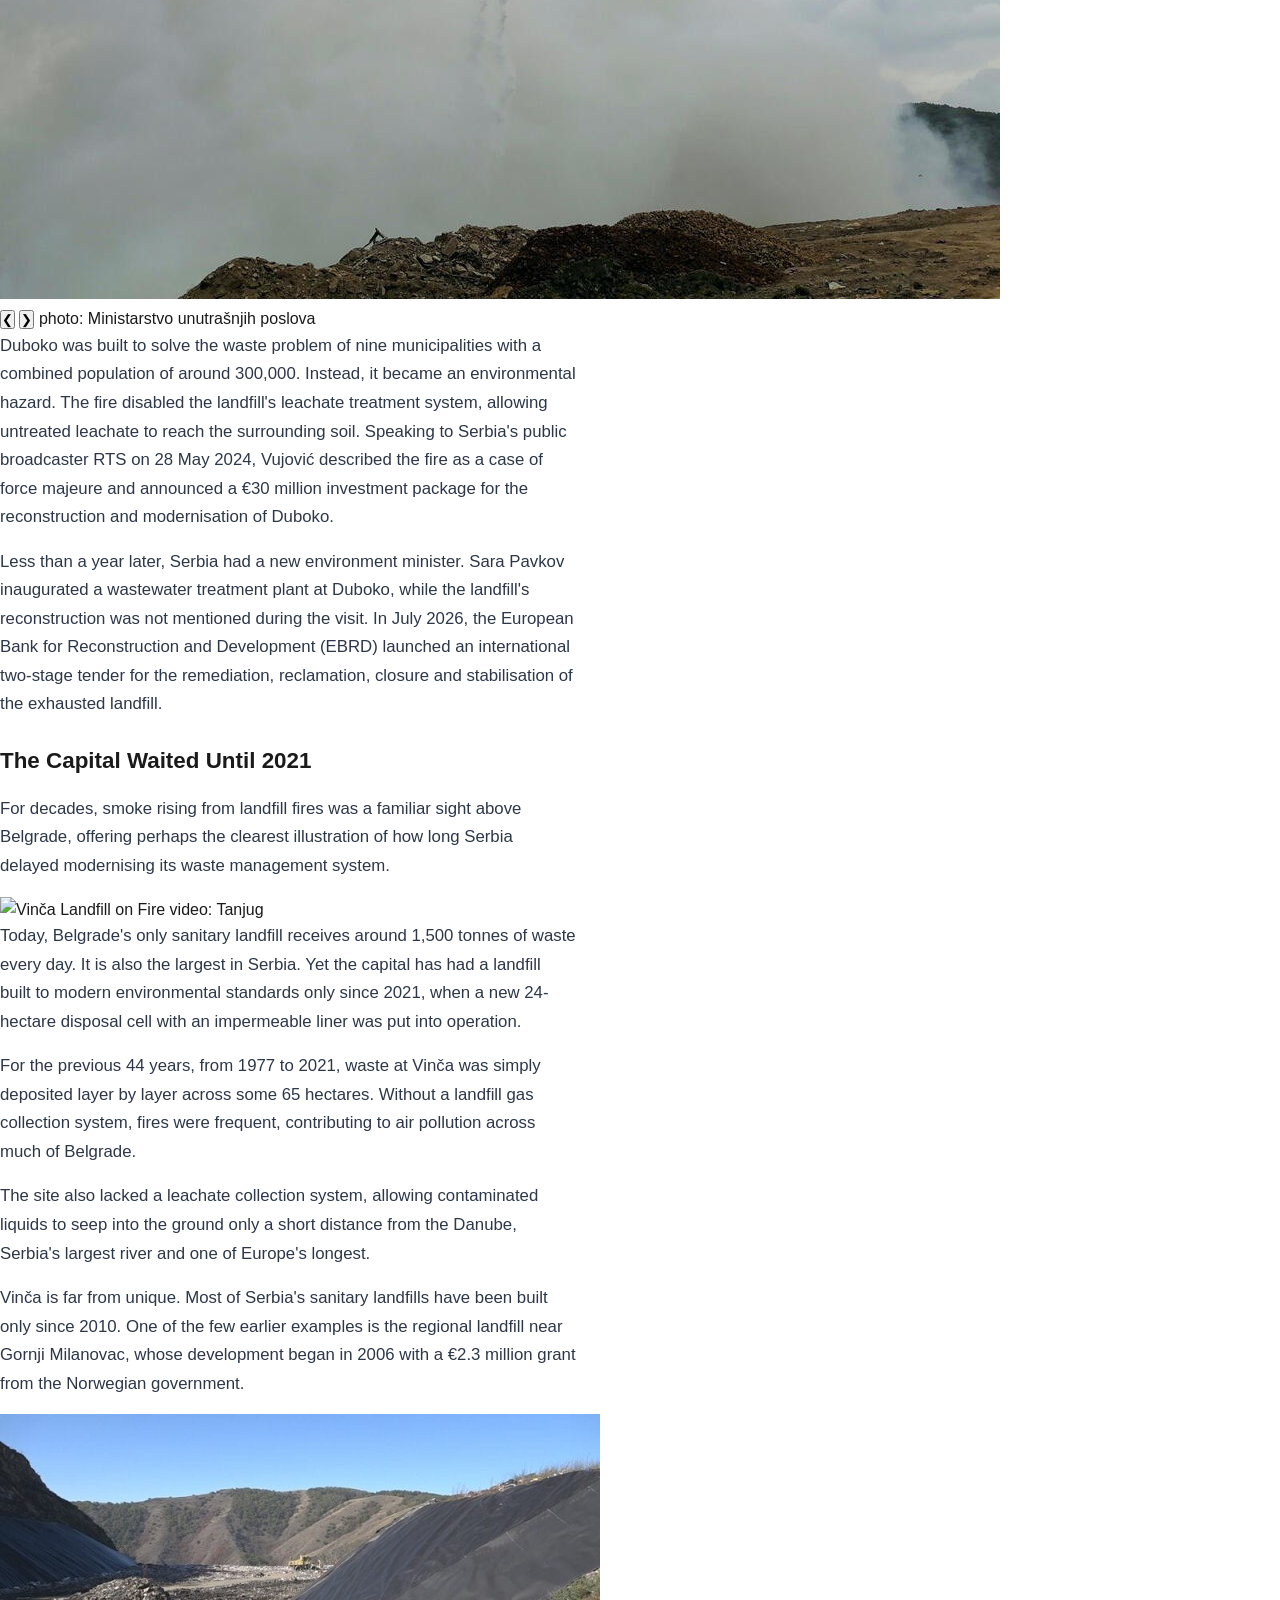
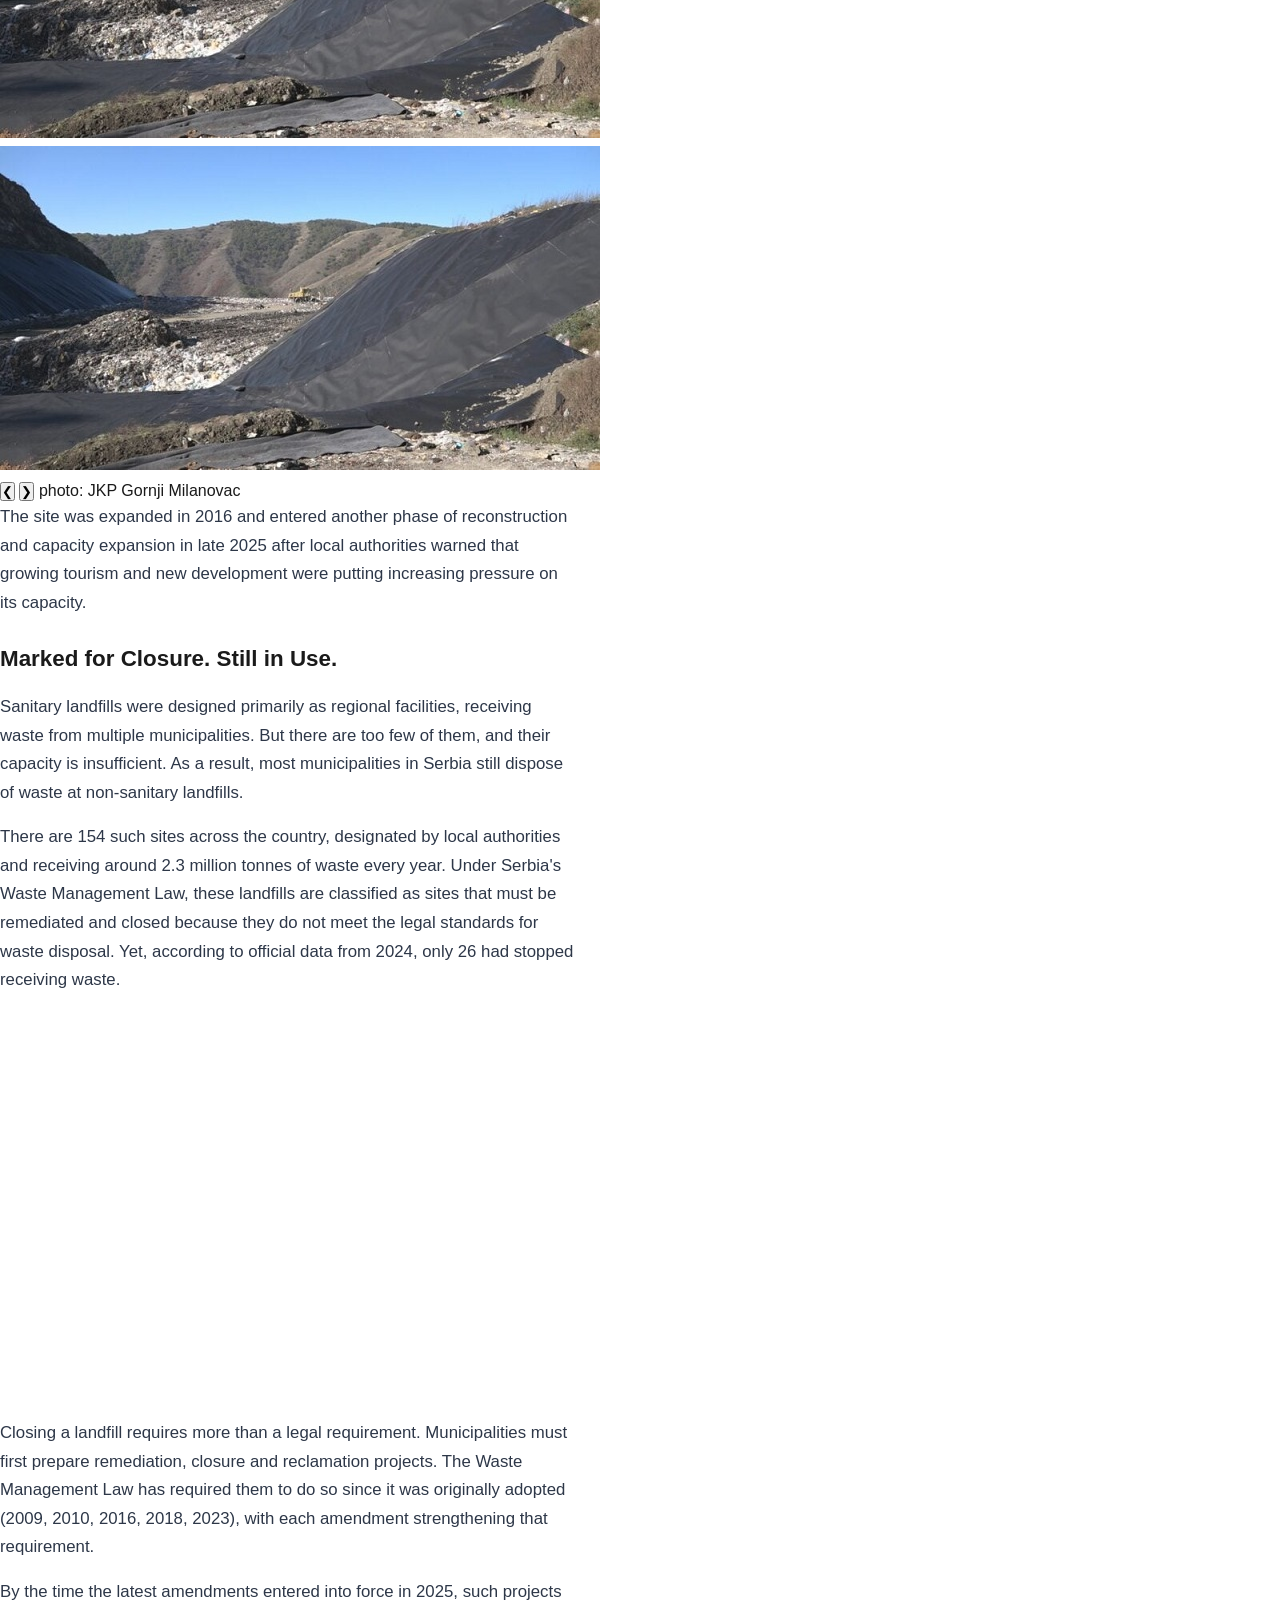
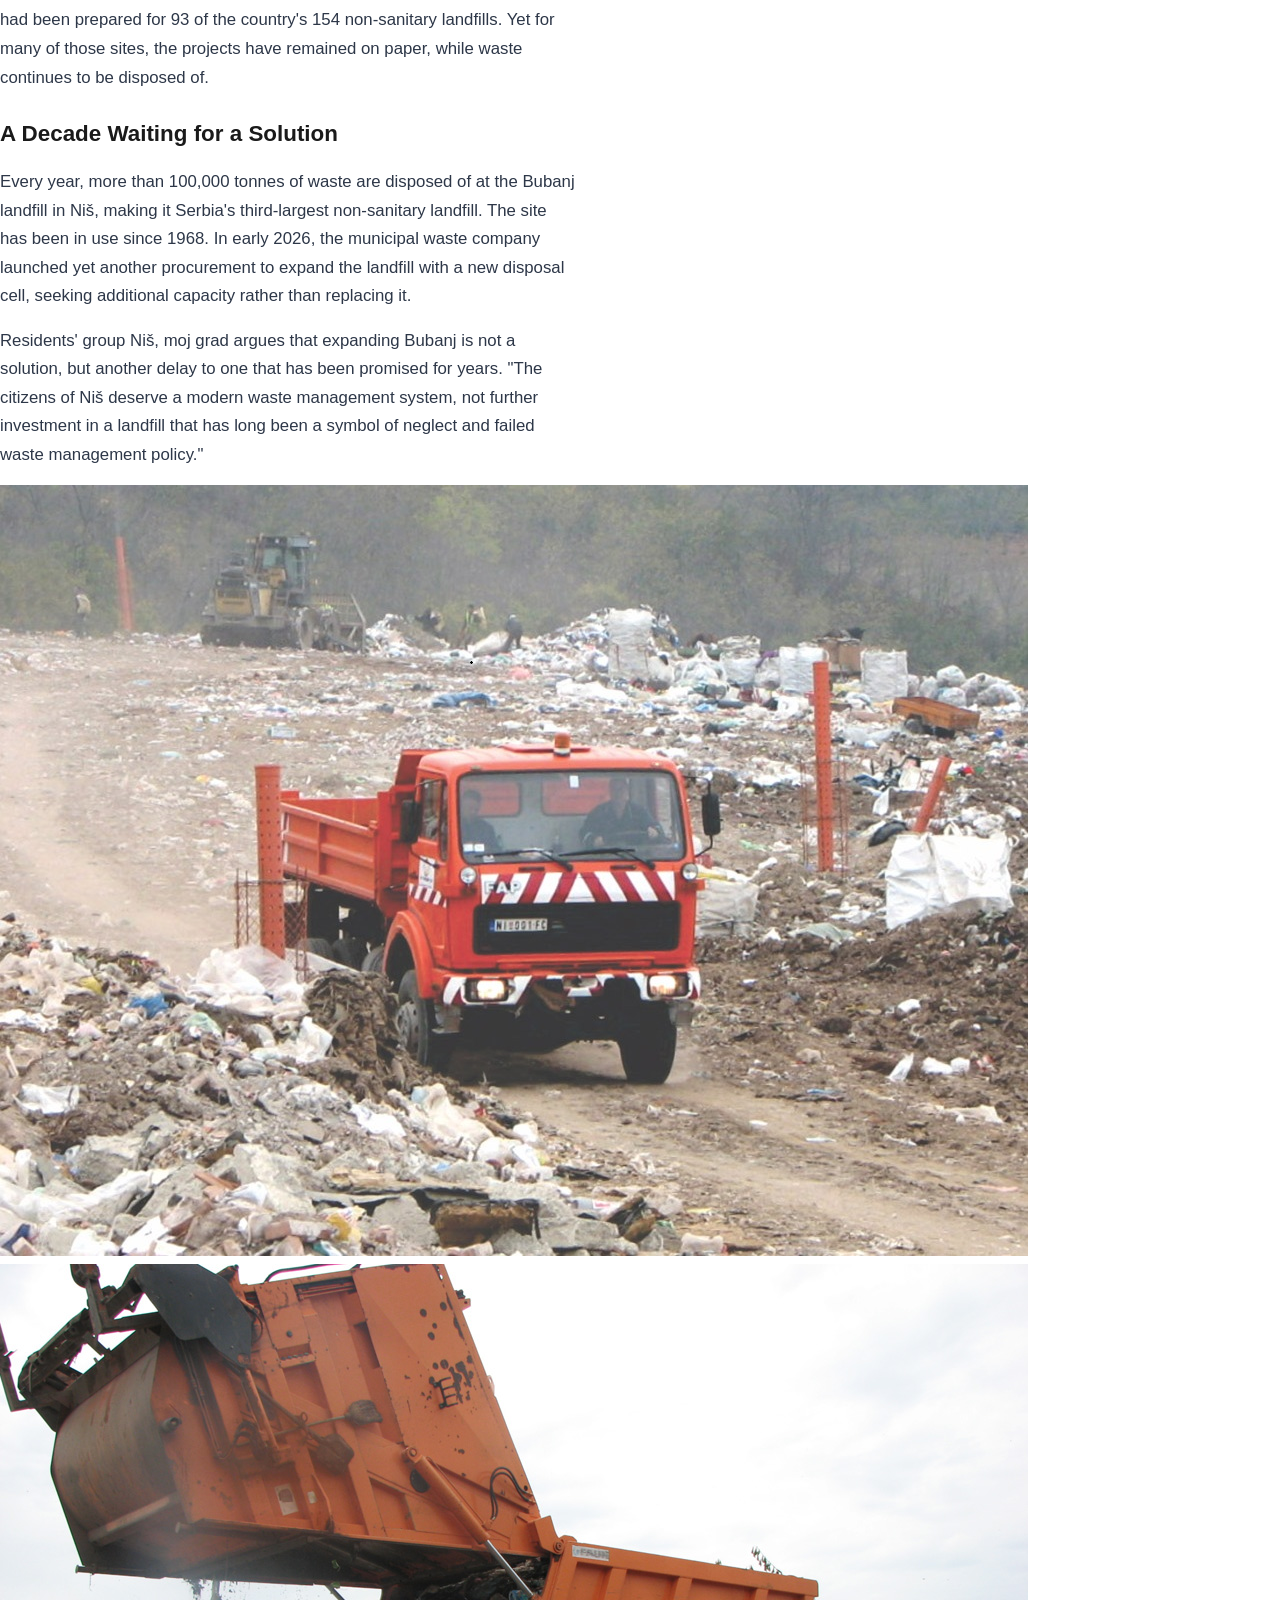
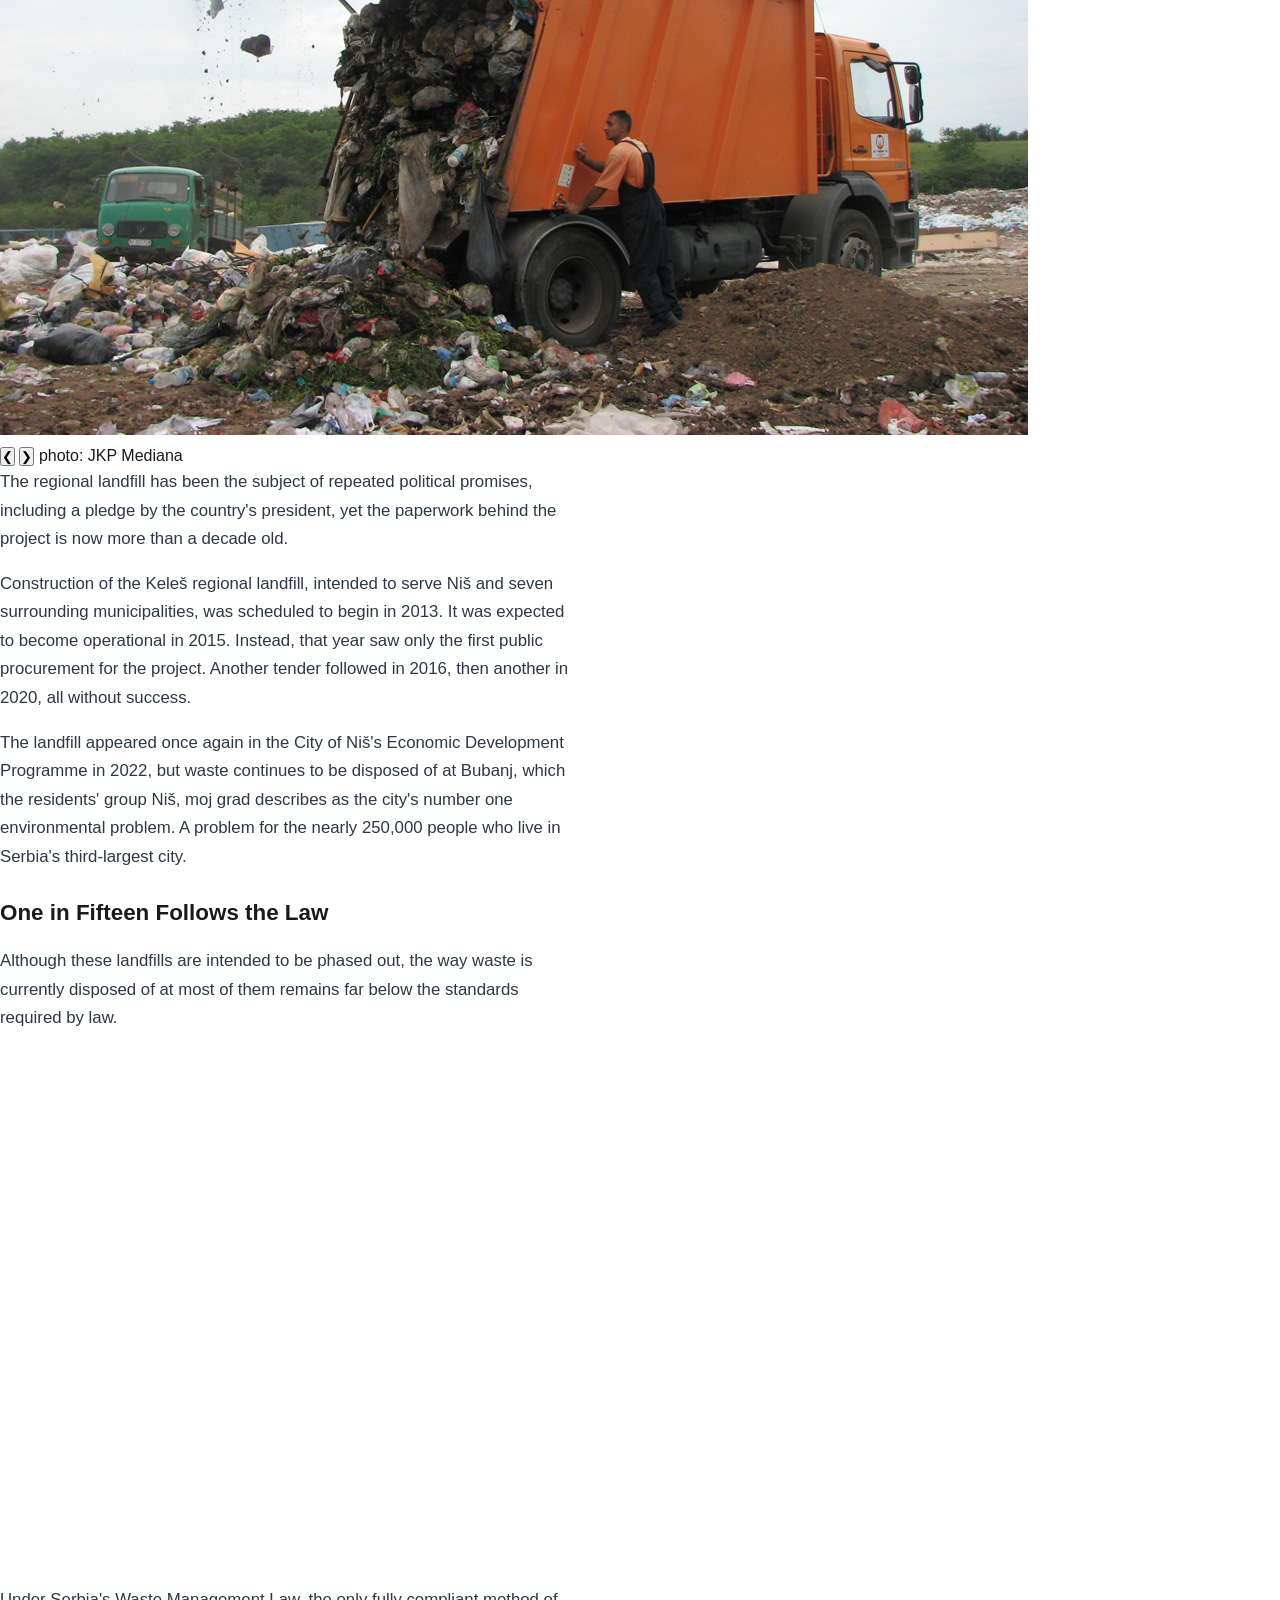
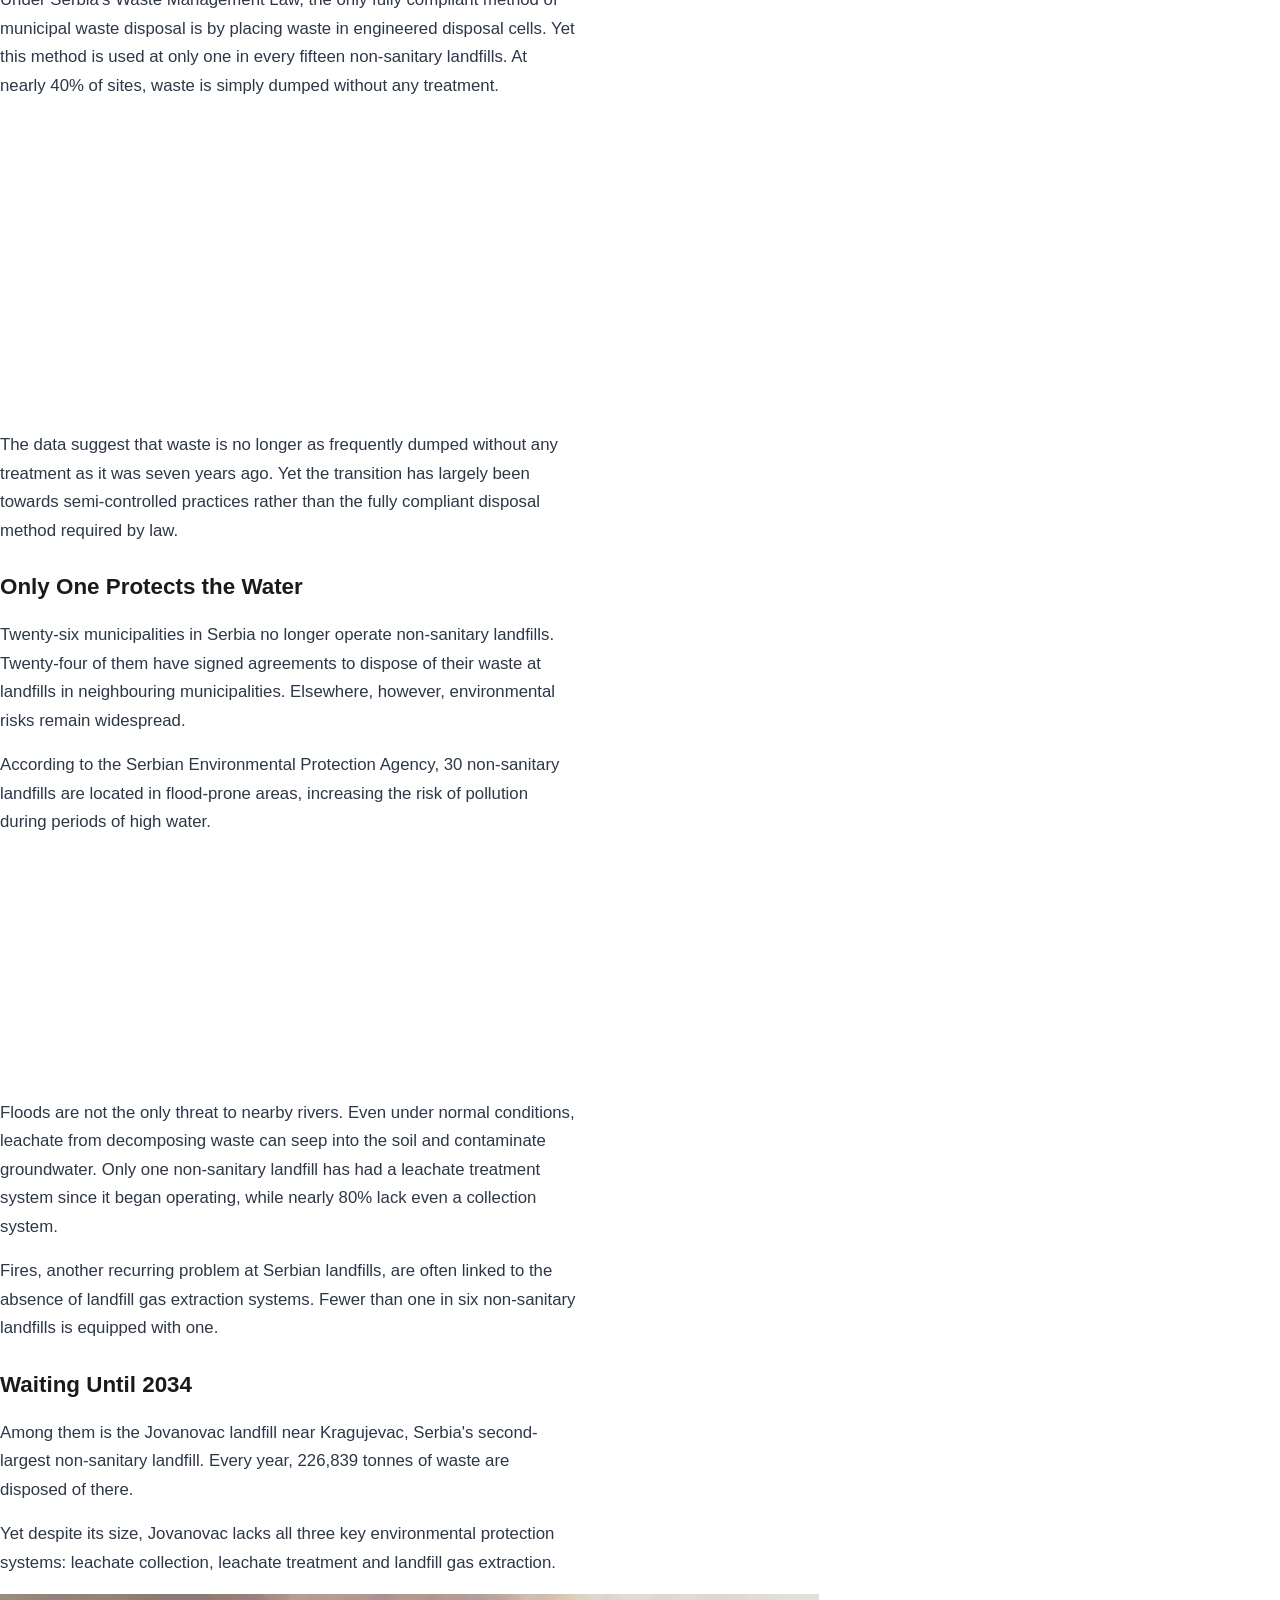
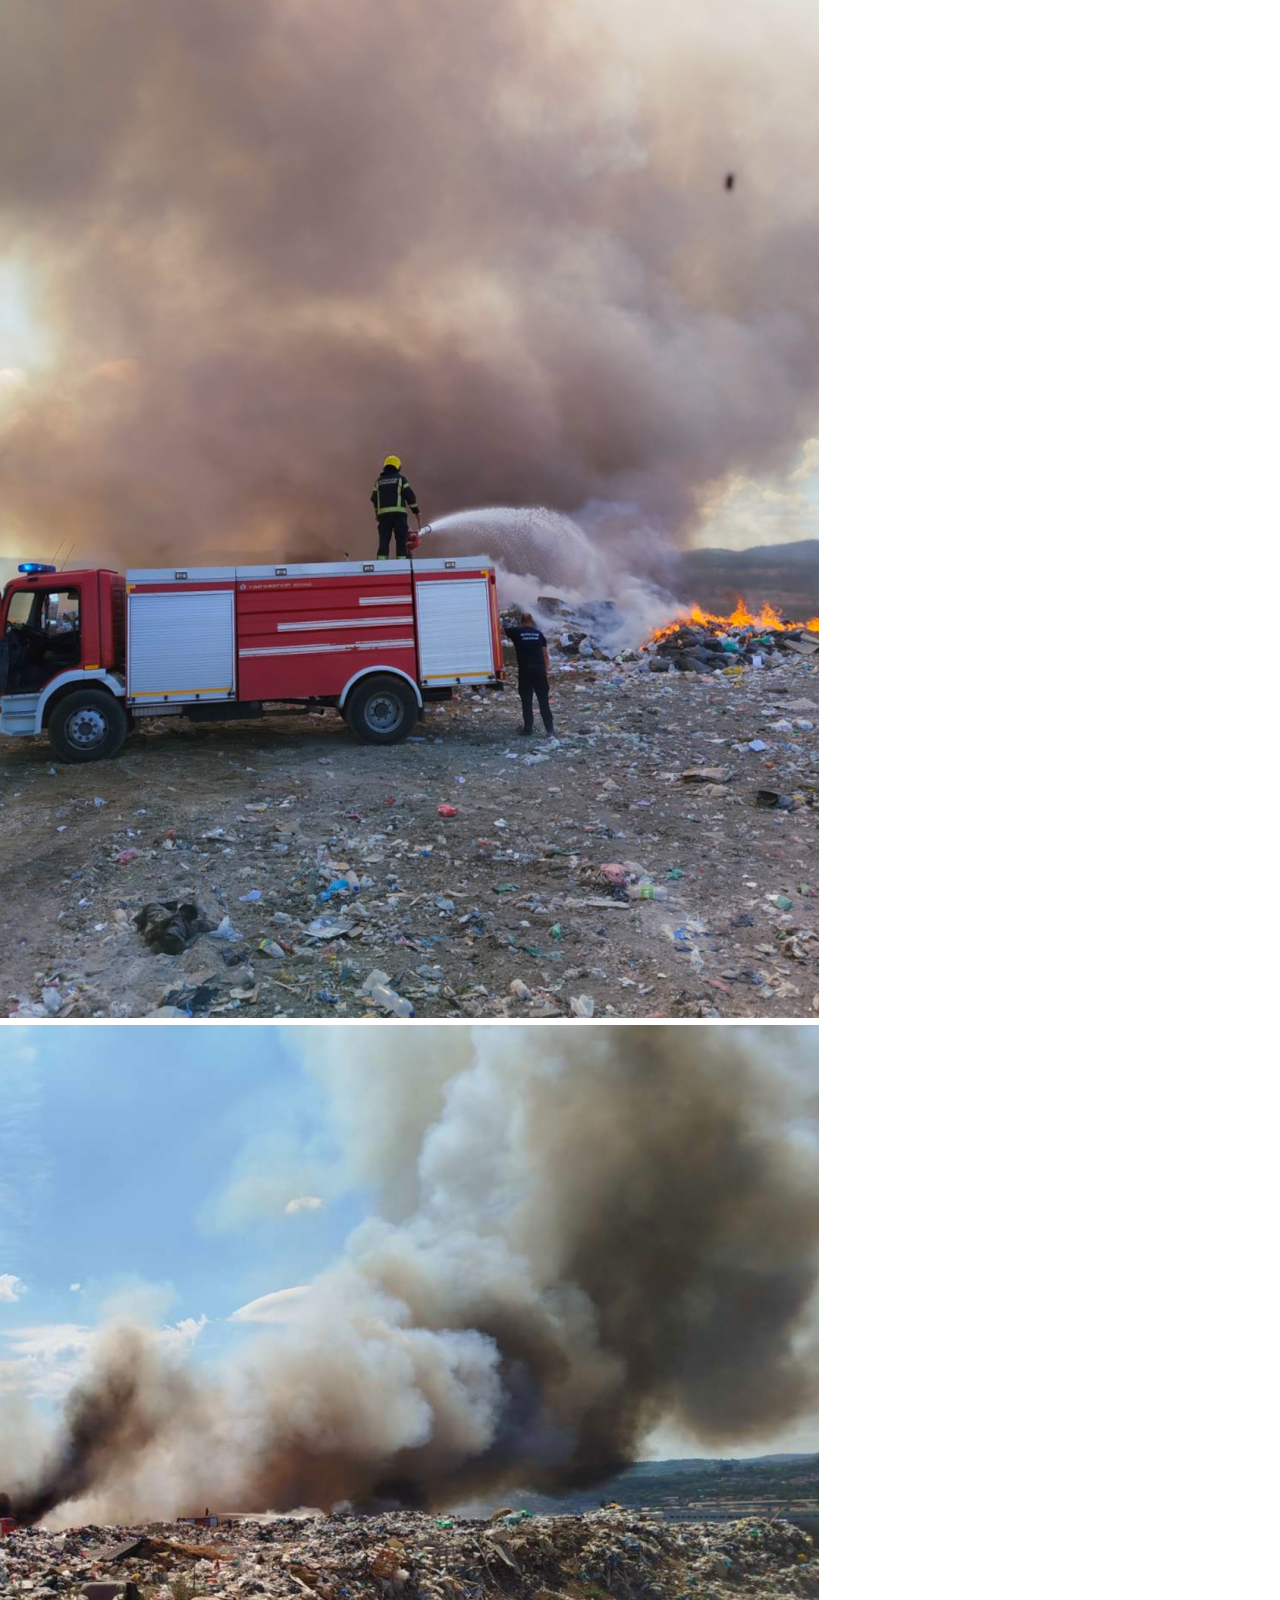
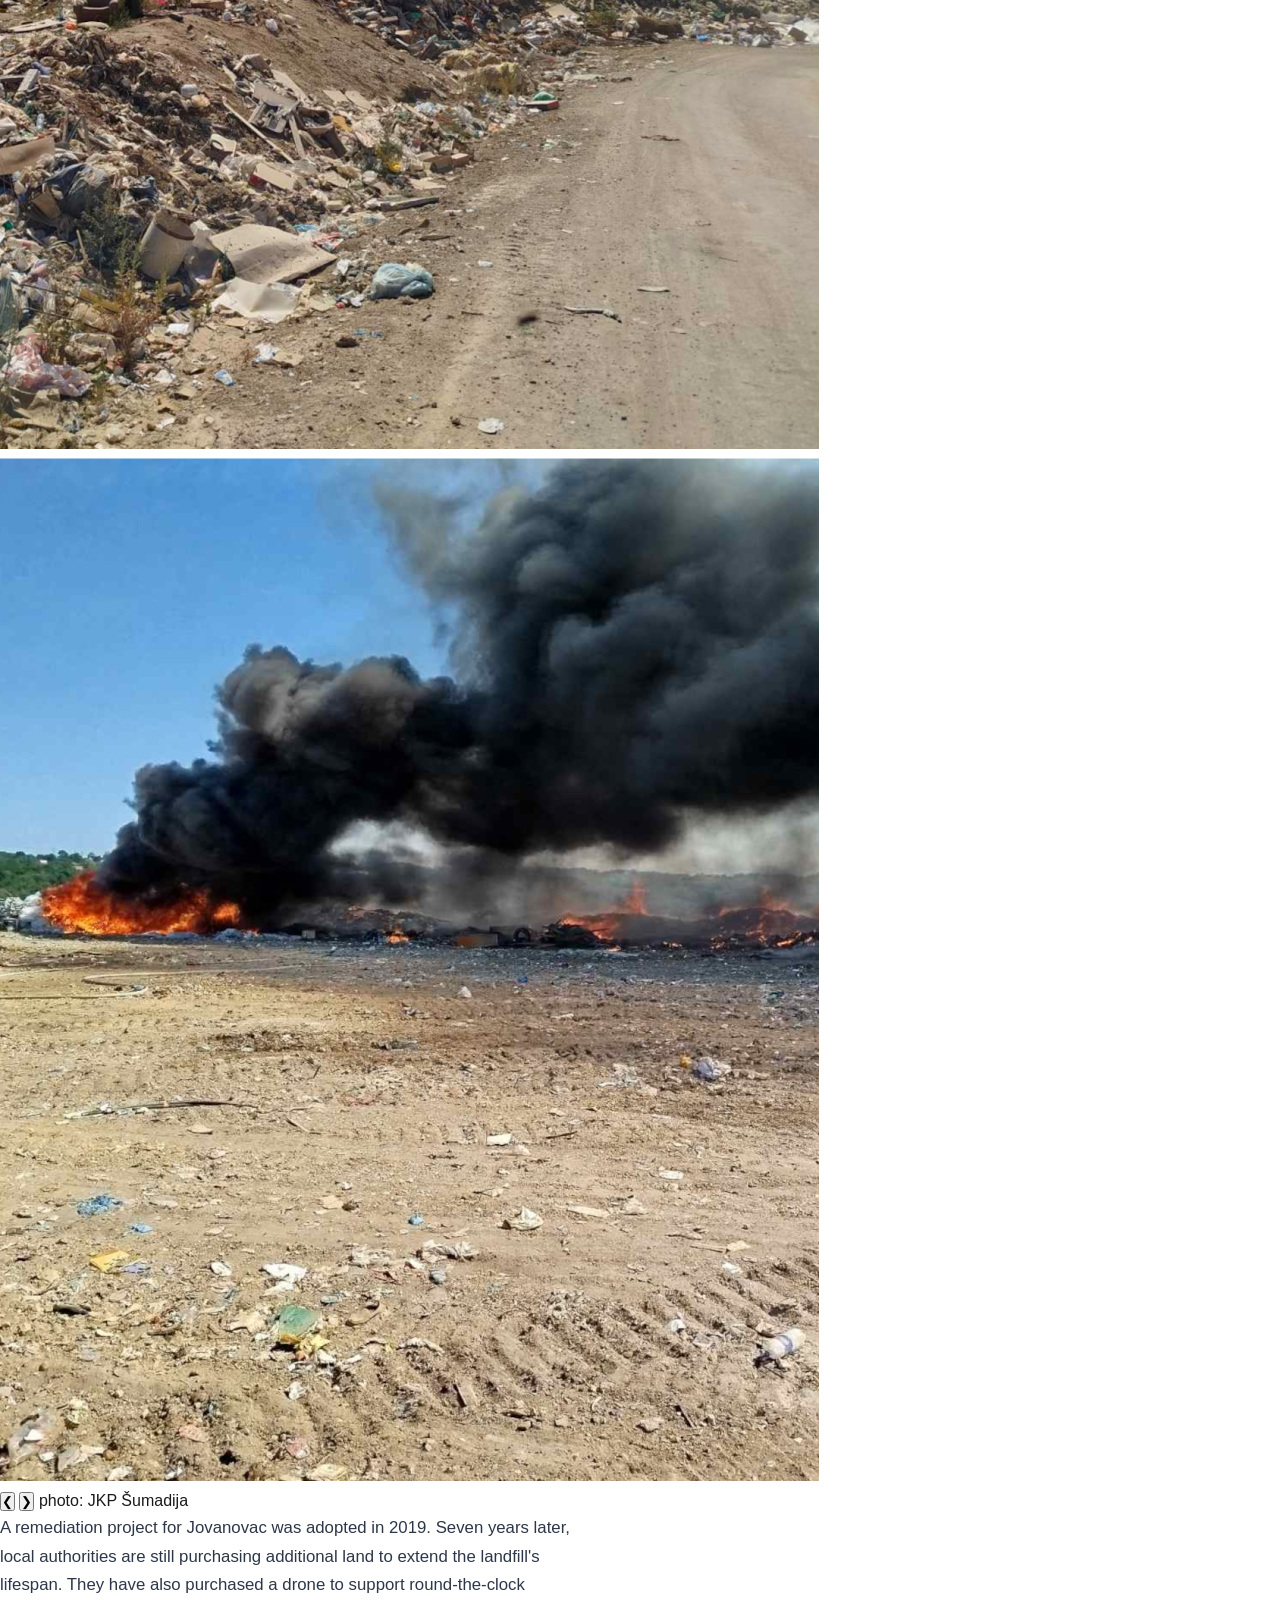
==== commit e878e569: "Update index.html" ====
--- a/index.html
+++ b/index.html
@@ -22,22 +22,7 @@
    <!-- rotate for phone -->
 <div id="rotate-device-overlay">
     <div class="rotate-content">
-        <svg class="rotate-icon" viewBox="0 0 100 120" xmlns="http://www.w3.org/2000/svg">
-            <rect x="25" y="10" width="50" height="90" rx="5" stroke="white" stroke-width="2" fill="none"/>
-            <circle cx="50" cy="92" r="4" stroke="white" stroke-width="2" fill="none"/>
-            <rect x="30" y="20" width="40" height="65" stroke="white" stroke-width="1.5" fill="none"/>
-            <path d="M 80 20 A 15 15 0 0 1 85 40" stroke="white" stroke-width="2" fill="none" marker-end="url(#arrowhead-top)"/>
-            <path d="M 20 100 A 15 15 0 0 1 15 80" stroke="white" stroke-width="2" fill="none" marker-end="url(#arrowhead-bottom)"/>
-            <defs>
-                <marker id="arrowhead-top" markerWidth="10" markerHeight="10" refX="5" refY="5" orient="auto">
-                    <polyline points="0,0 10,5 0,10" fill="white"/>
-                </marker>
-                <marker id="arrowhead-bottom" markerWidth="10" markerHeight="10" refX="5" refY="5" orient="auto">
-                    <polyline points="10,0 0,5 10,10" fill="white"/>
-                </marker>
-            </defs>
-        </svg>
-        <p>Please rotate your device to landscape mode to view the interactive map.</p>
+       <img src="media/rotate-phone.svg" alt="Rotate phone" class="rotate-icon">
     </div>
 </div>
 
--- a/style.css
+++ b/style.css
@@ -272,7 +272,6 @@
    /* ==========================================
    ROTATE DEVICE OVERLAY (FOR MOBILE PORTRAIT)
    ========================================== */
-
 #rotate-device-overlay {
     display: none;
     position: fixed;
@@ -280,42 +279,52 @@
     left: 0;
     width: 100vw;
     height: 100vh;
-    background-color: #1a1a1a;
+    background-color: rgba(0, 0, 0, 0.85);
     color: #ffffff;
     z-index: 99999;
     justify-content: center;
     align-items: center;
     text-align: center;
     padding: 20px;
+    overflow: hidden;
 }
 
 .rotate-content {
     max-width: 300px;
-}
-
-.phone-icon {
-    font-size: 3rem;
-    margin-bottom: 16px;
-    animation: rotateAnimation 2s infinite ease-in-out;
+    display: flex;
+    flex-direction: column;
+    align-items: center;
+}
+
+.rotate-icon {
+    width: 80px;
+    height: auto;
+    margin-bottom: 24px;
+    animation: rotateSimulation 2.5s infinite ease-in-out;
 }
 
 .rotate-content p {
     font-size: 1rem;
     line-height: 1.5;
-    color: #e2e8f0;
-}
-
-@keyframes rotateAnimation {
+    color: #ffffff;
+    font-weight: 400;
+}
+
+@keyframes rotateSimulation {
     0% {
         transform: rotate(0deg);
     }
-    50% {
+    30% {
+        transform: rotate(0deg);
+    }
+    70% {
         transform: rotate(-90deg);
     }
     100% {
-        transform: rotate(0deg);
-    }
-}
+        transform: rotate(-90deg);
+    }
+}
+
 @media (max-width: 768px) and (orientation: portrait) {
     #rotate-device-overlay {
         display: flex;
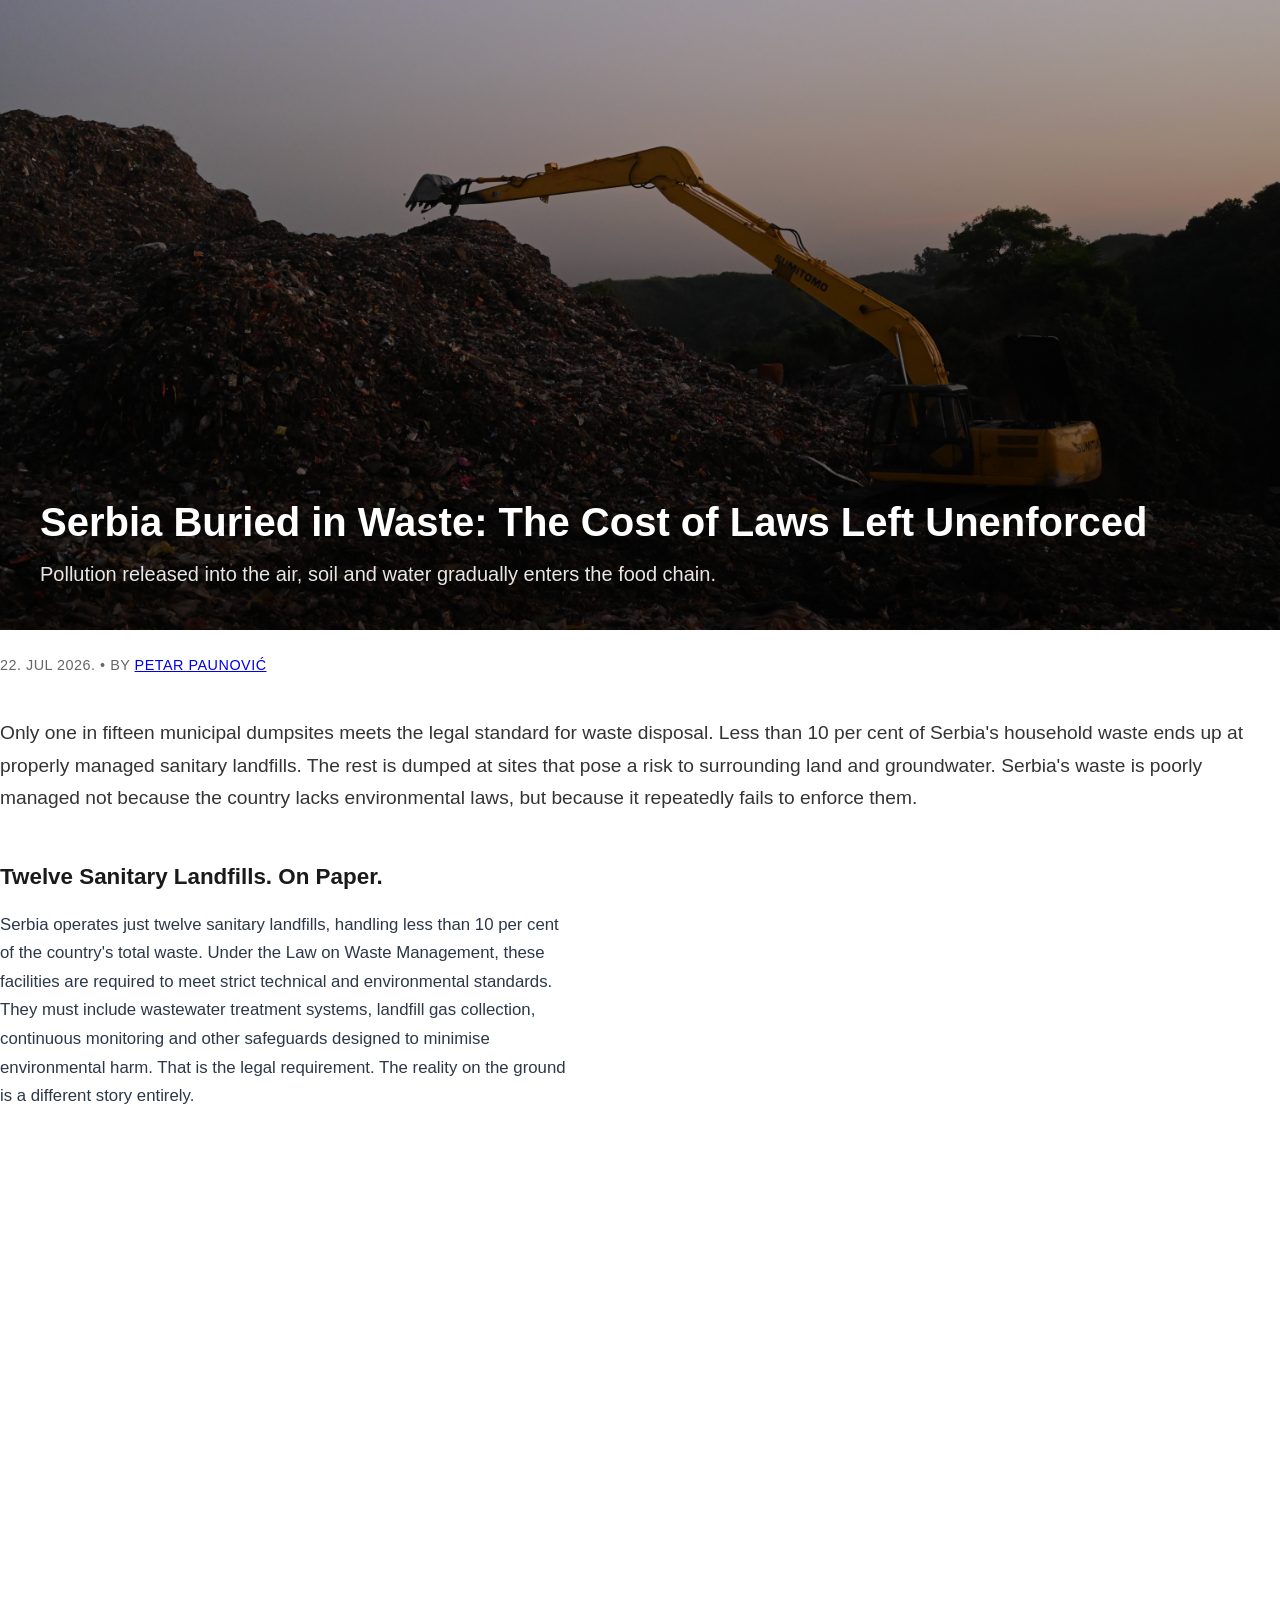
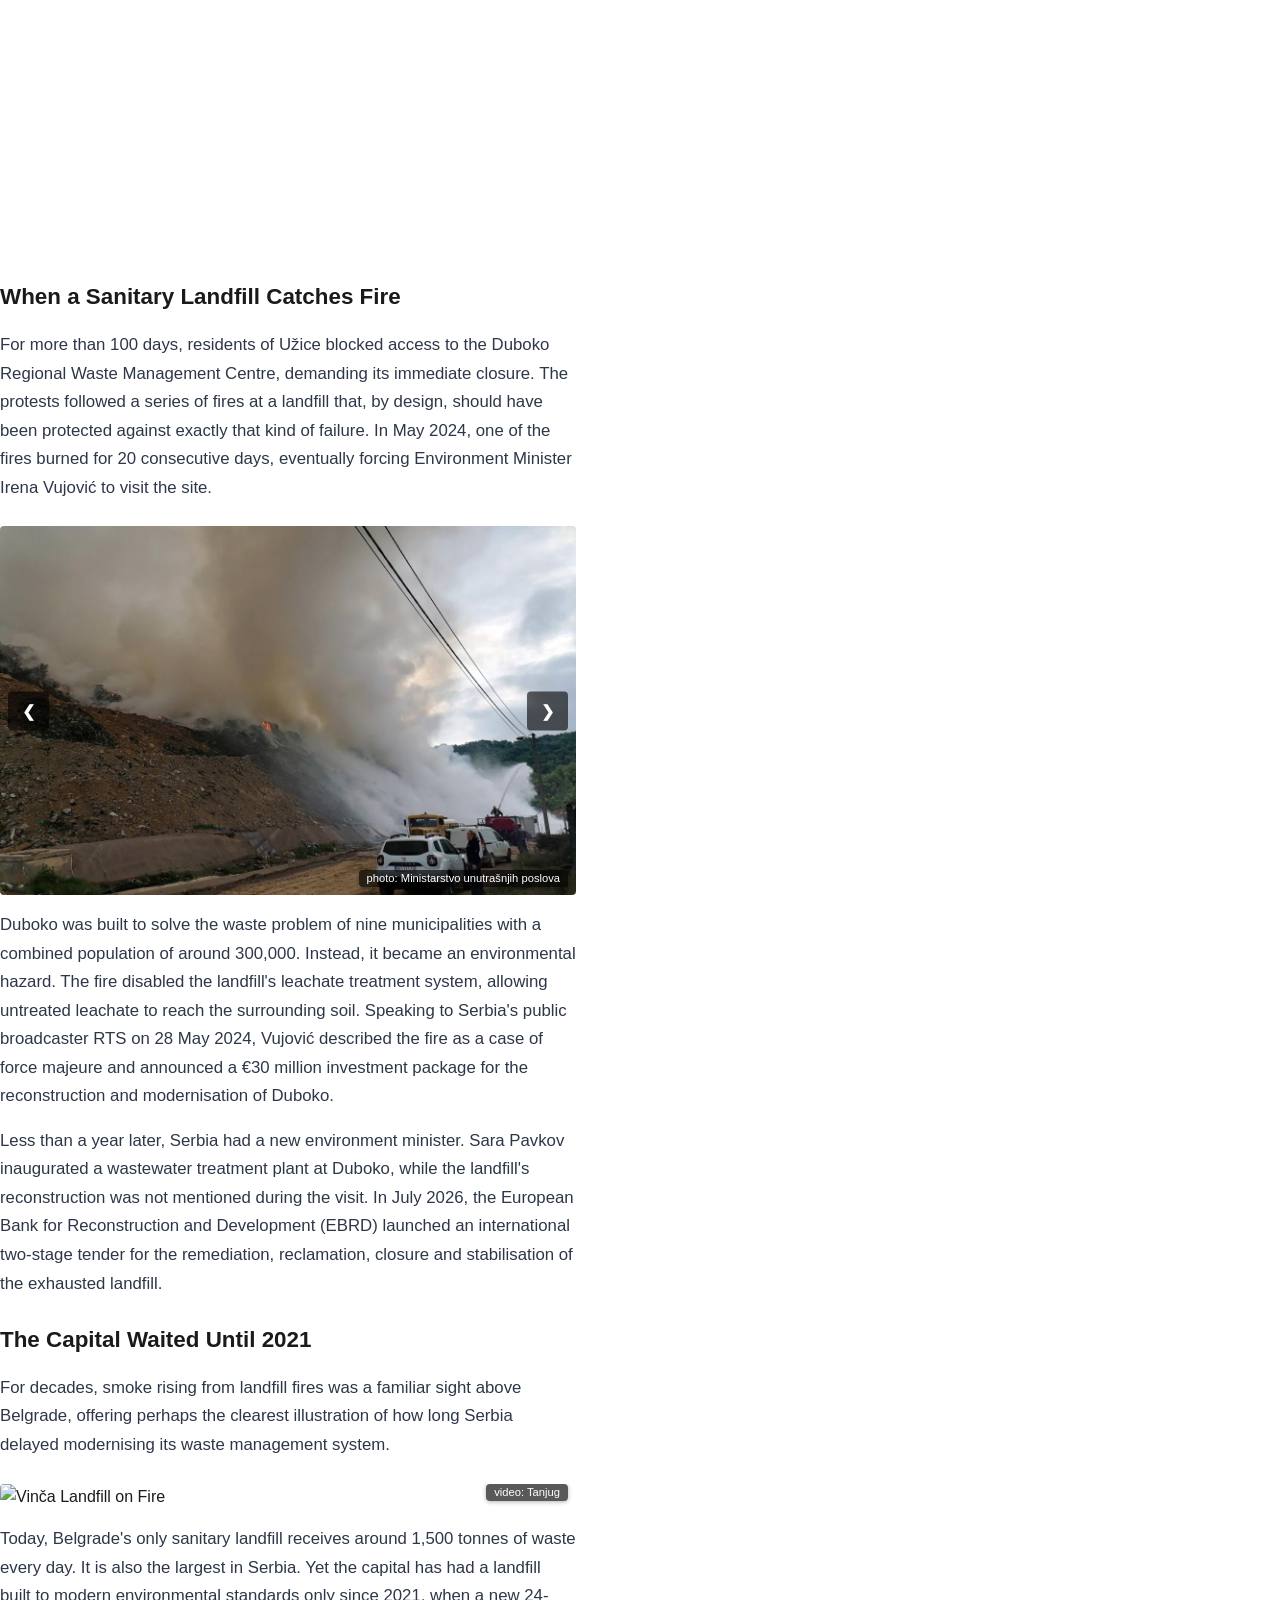
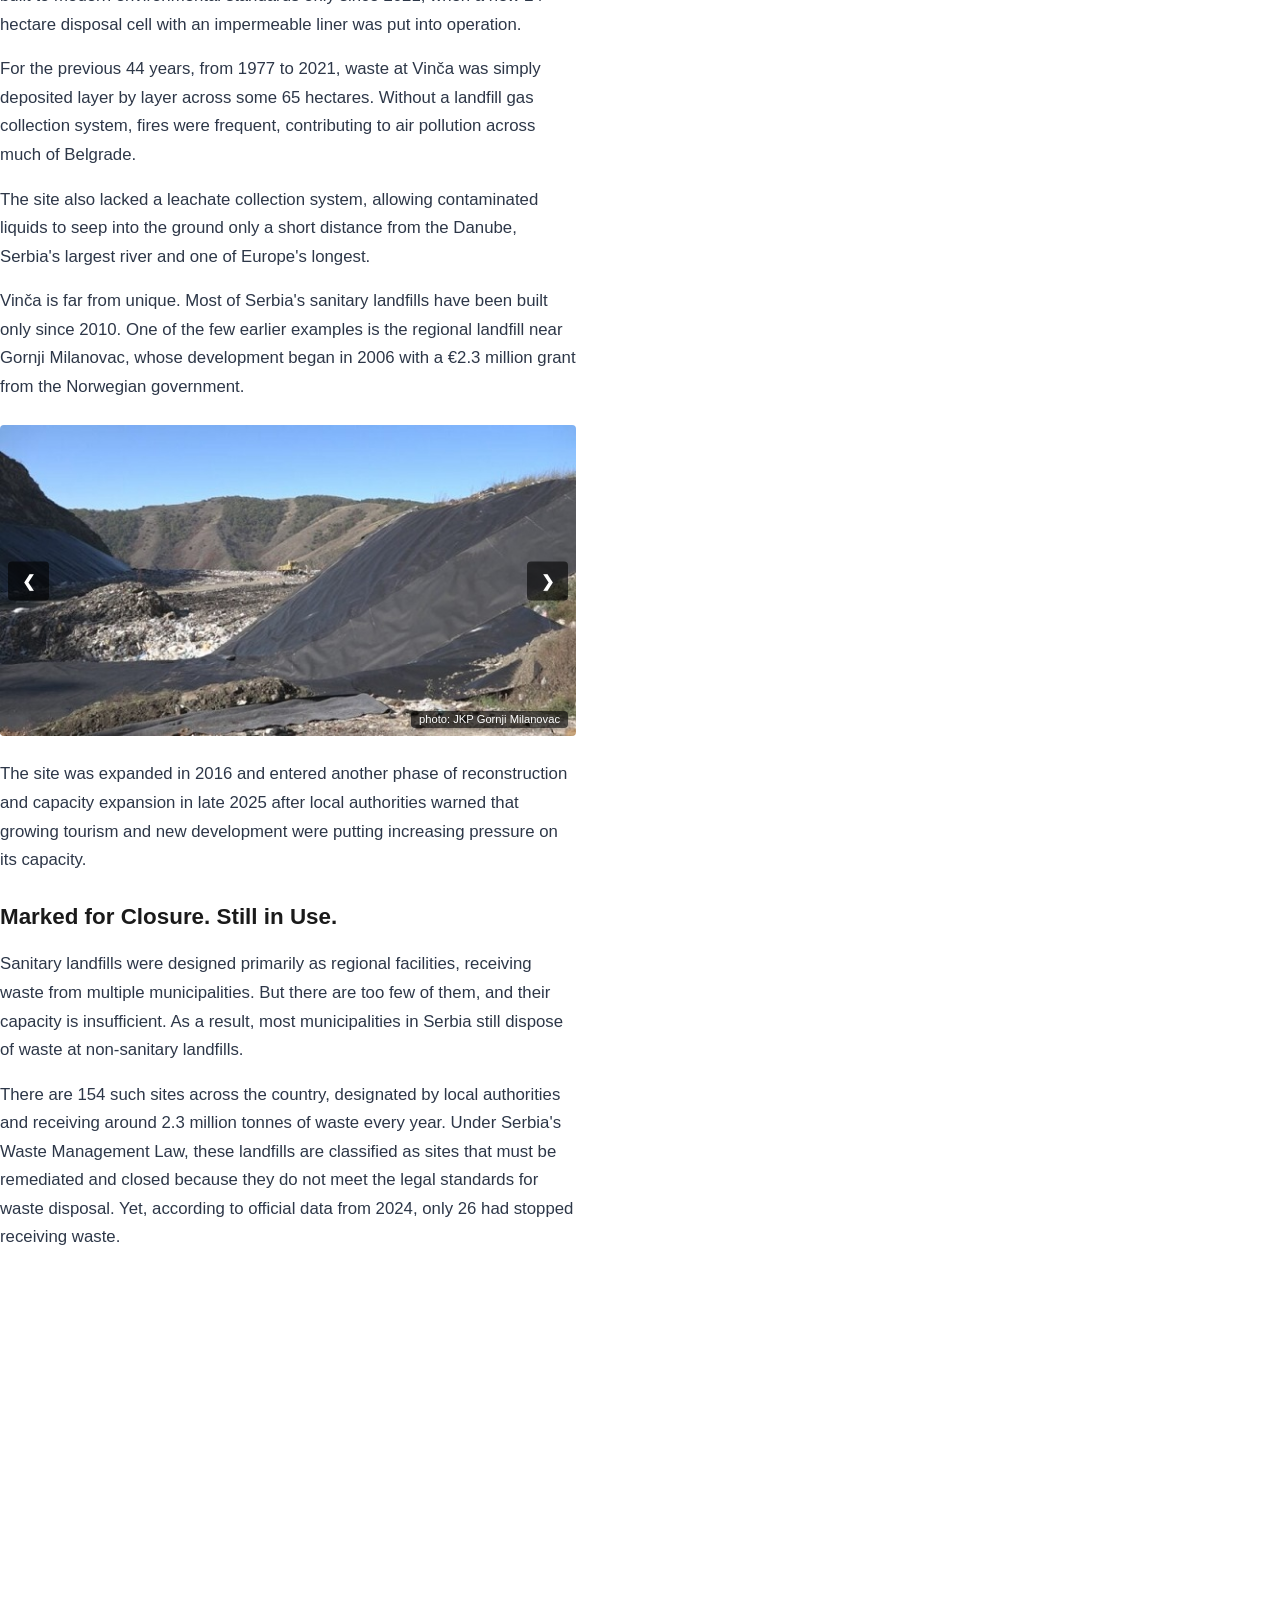
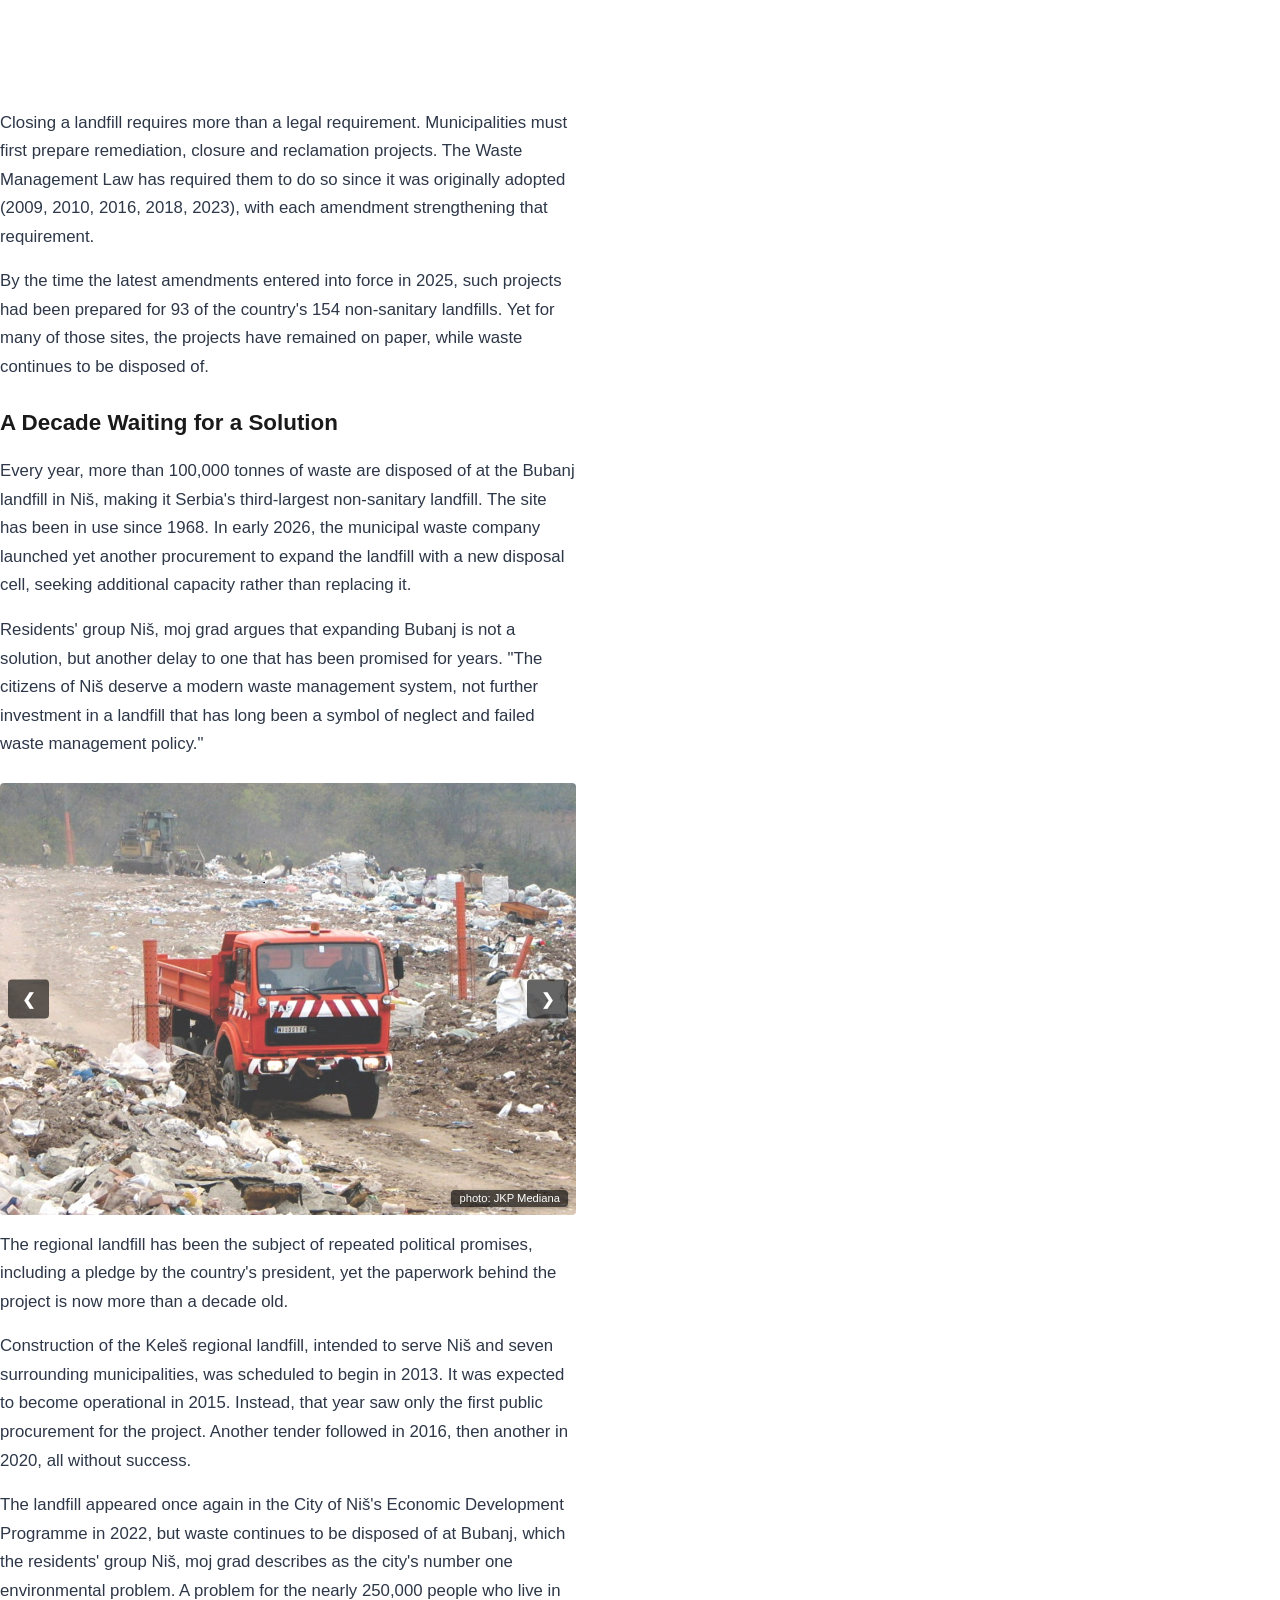
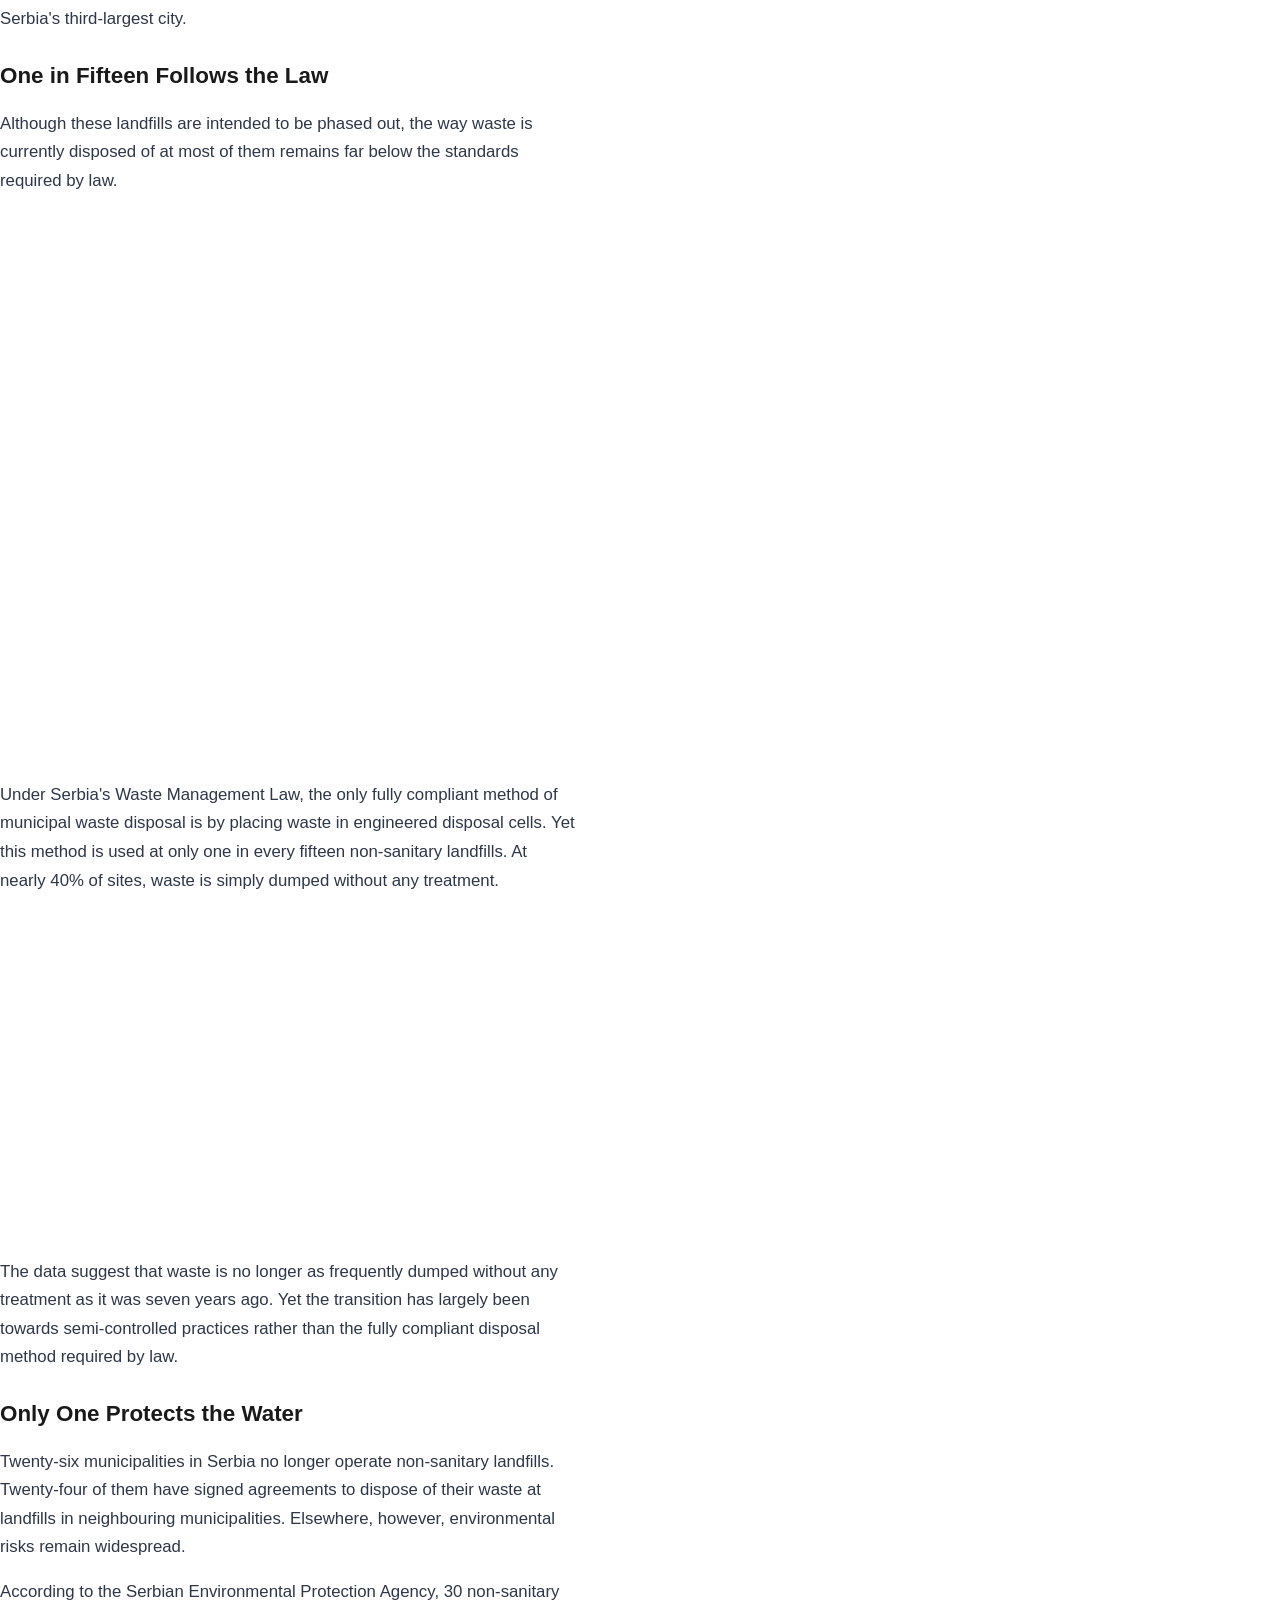
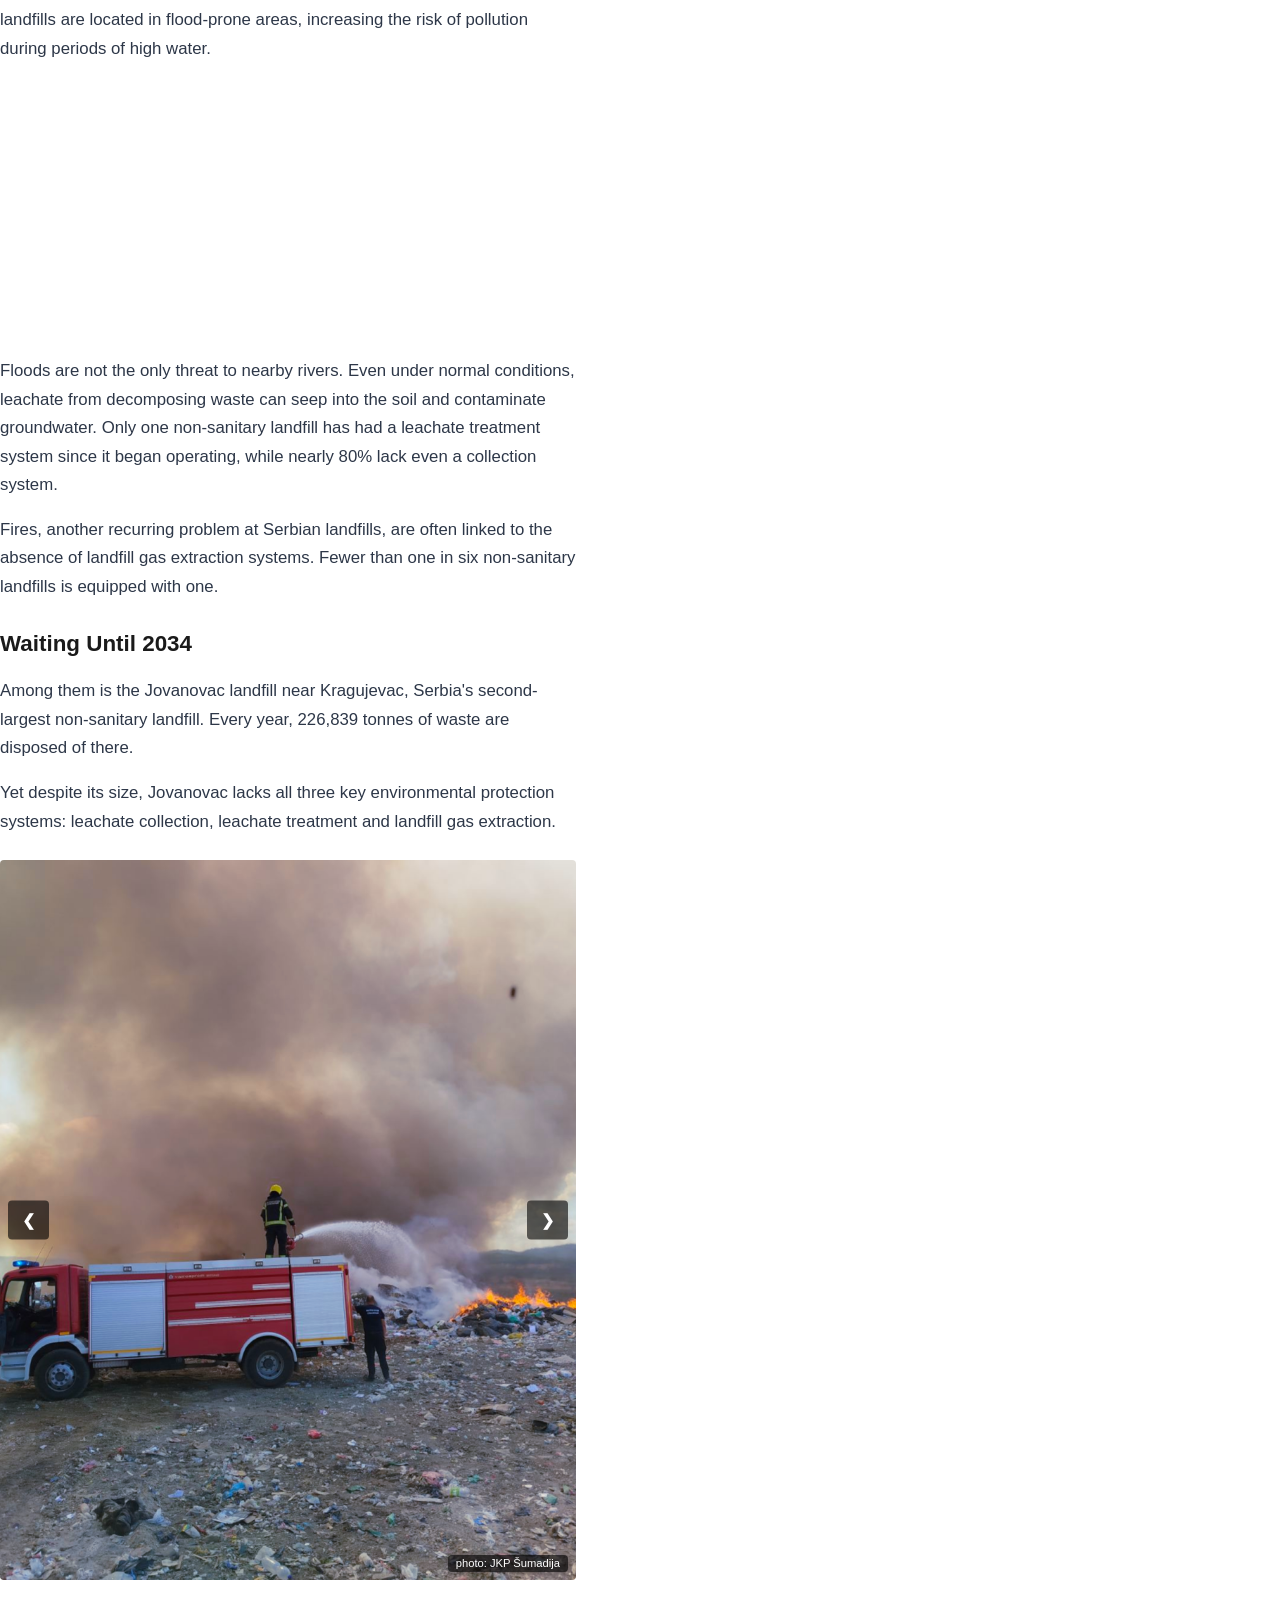
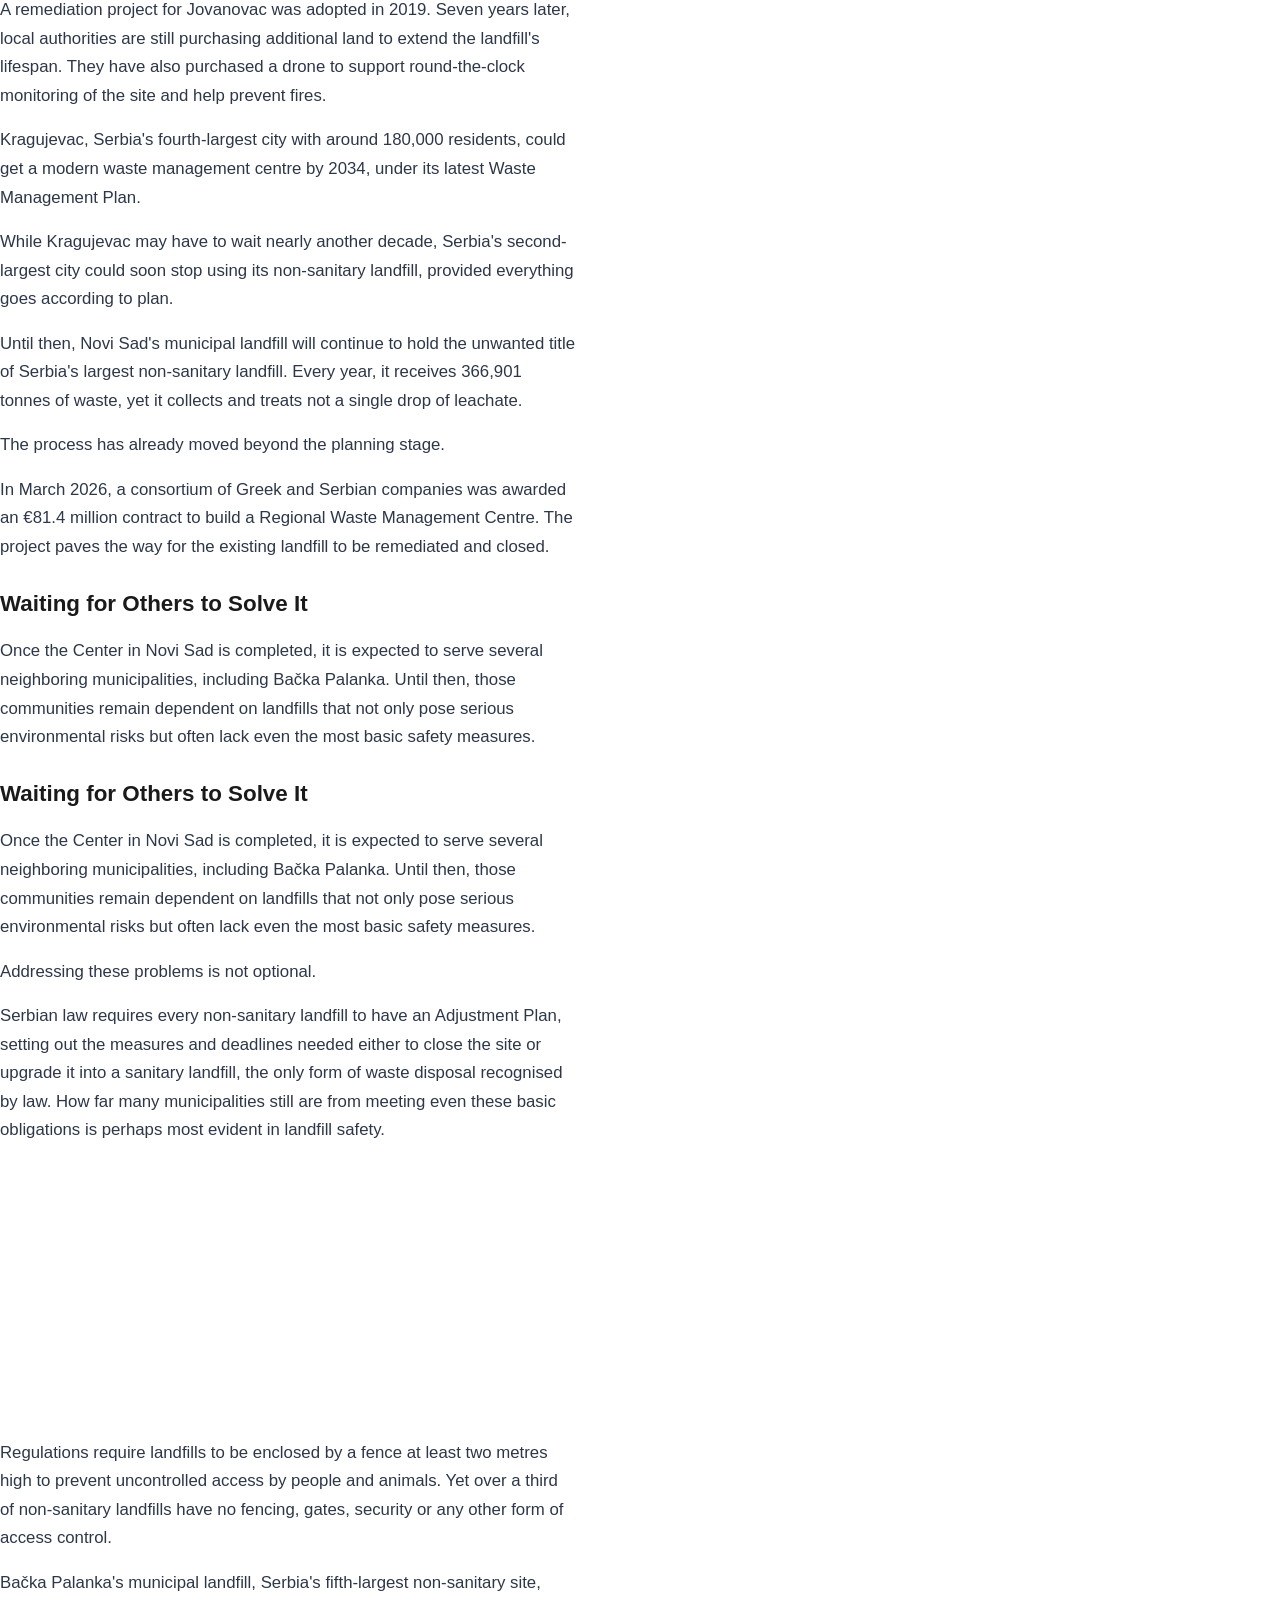
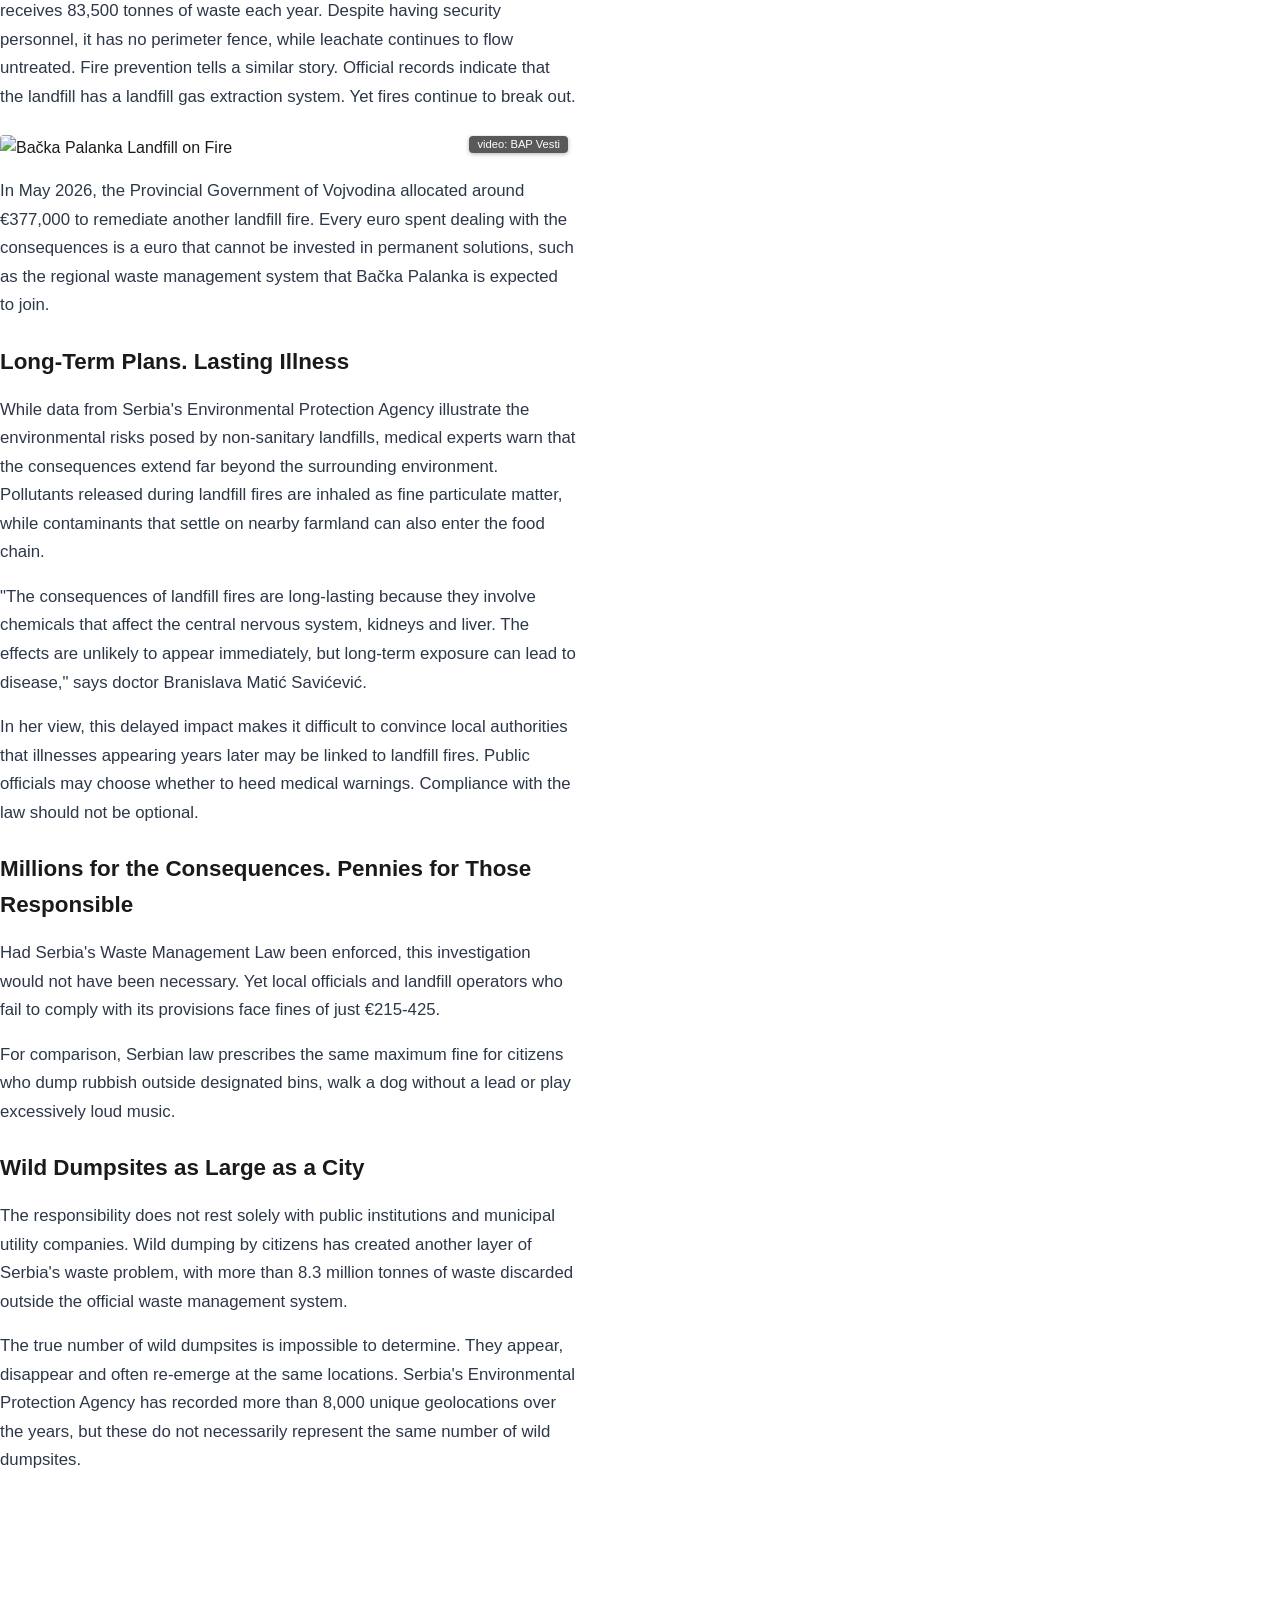
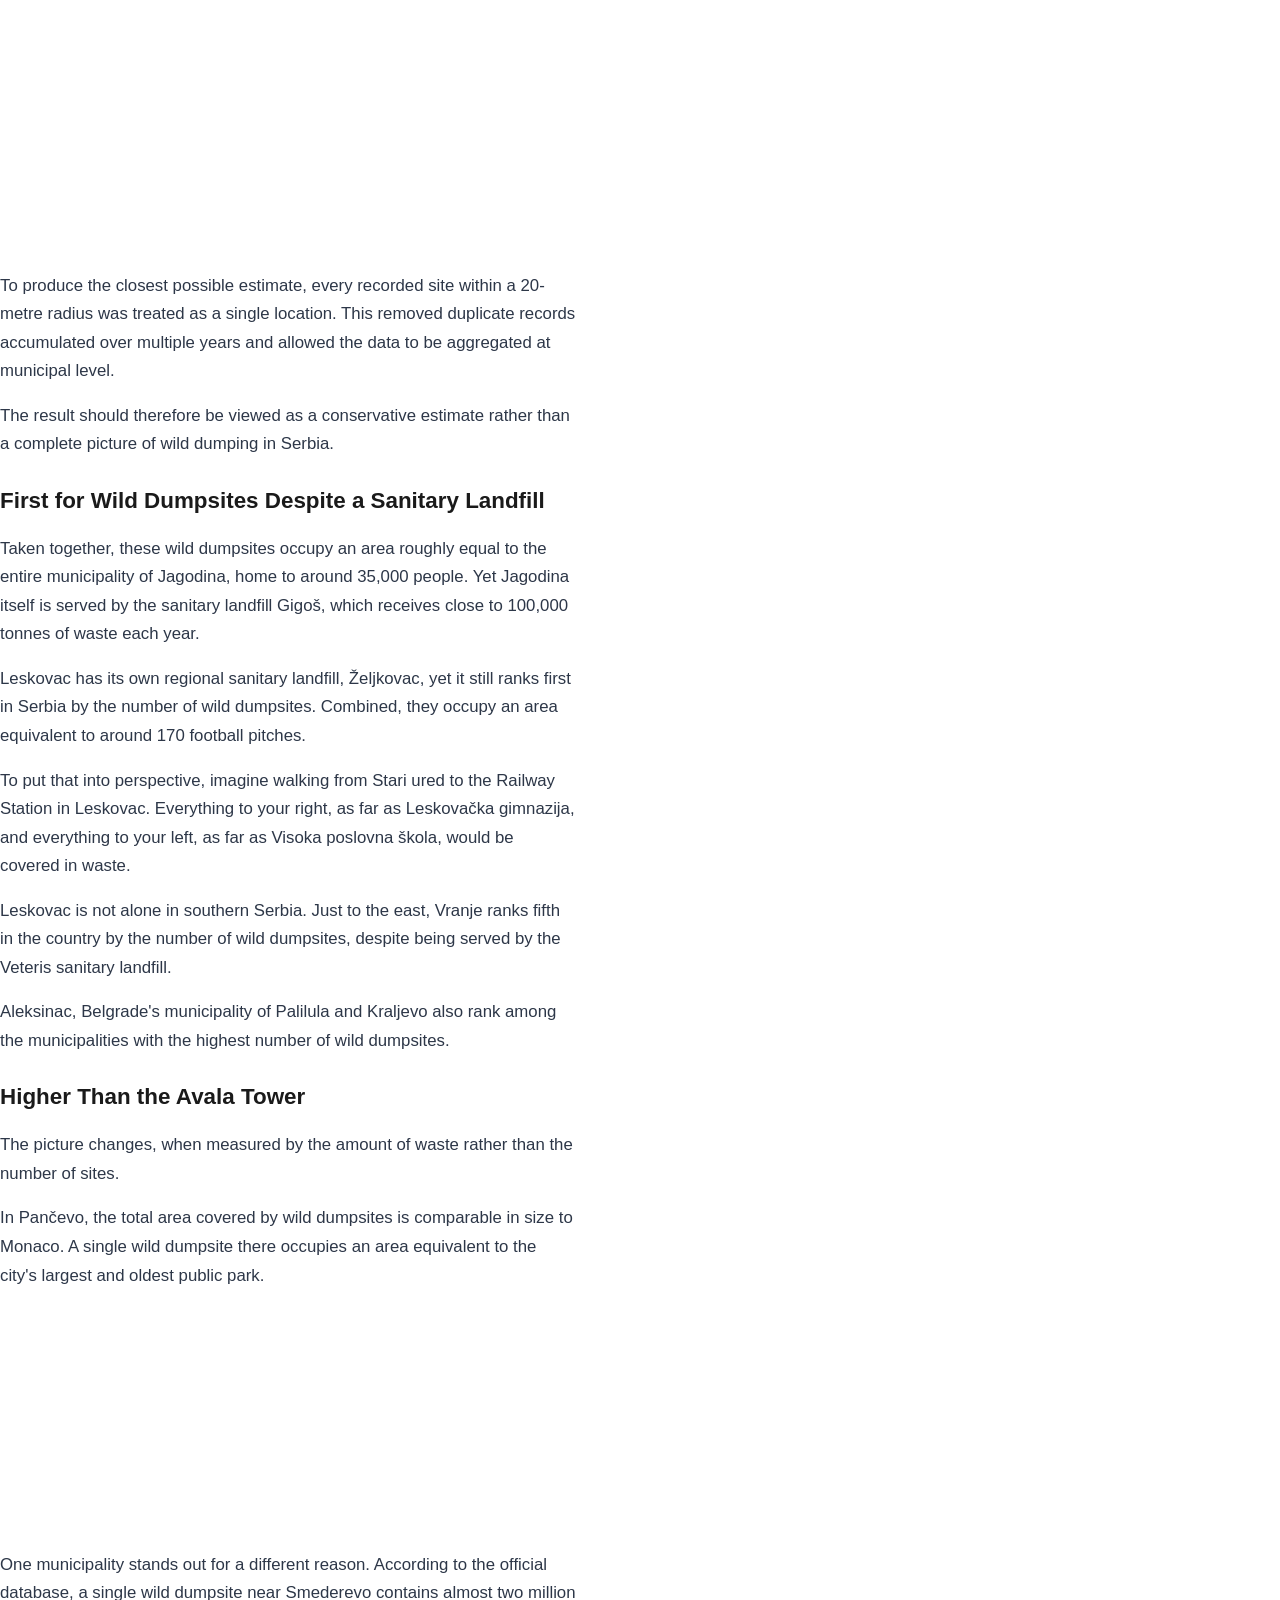
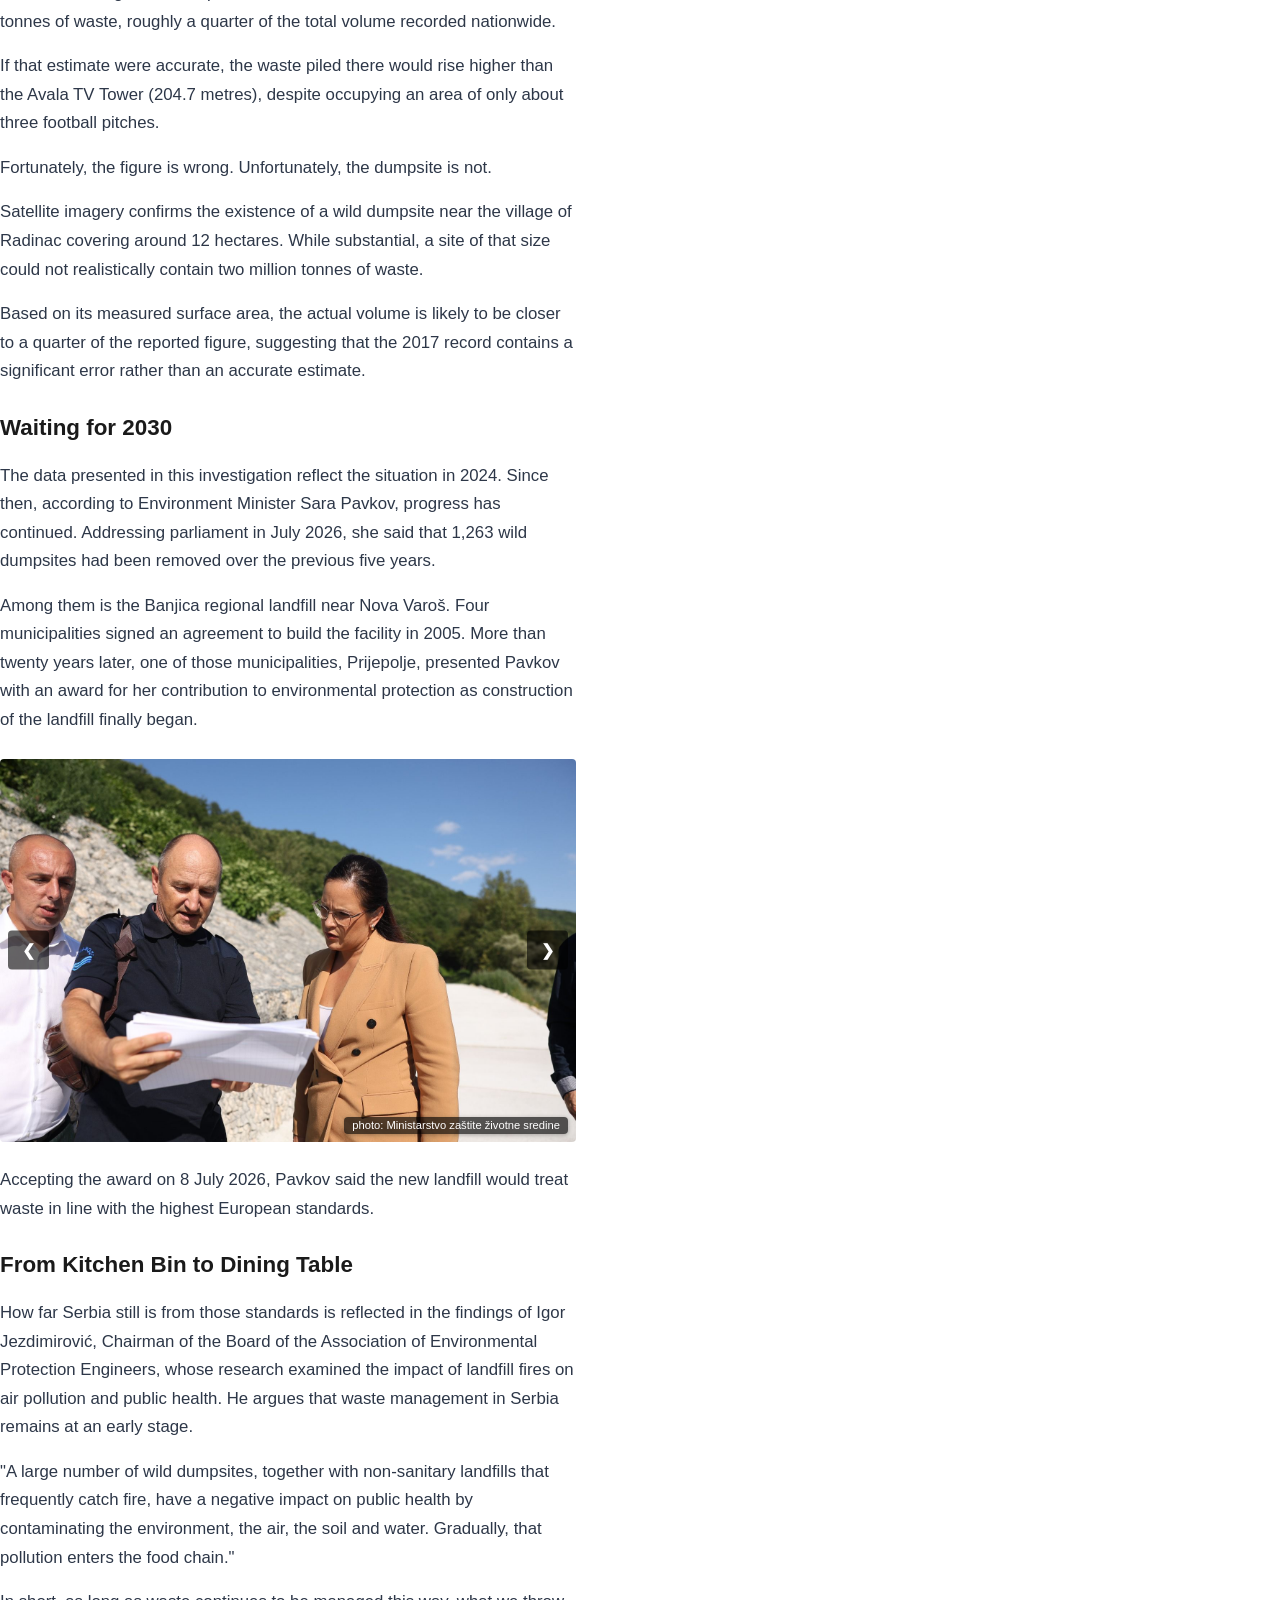
==== commit 2348e539: "Update index.html" ====
--- a/index.html
+++ b/index.html
@@ -36,10 +36,11 @@
         </header>
 
         <!-- 2. DATE, AUTHOR AND INTRODUCTORY TEXT -->
-        <section class="article-header">
-            <div class="meta-info">
-                <span class="date">22. jul 2026.</span> &bull; <span class="author">By Petar Paunović</span>
-            </div>
+               <section class="article-header">
+               <div class="meta-info">
+               <span class="date">22. jul 2026.</span> &bull; <span class="author">By <a href="https://github.com/petar92paunovic-png" target="_blank" rel="noopener noreferrer">Petar Paunović</a></span>
+               </div>
+               </section>
             <div class="intro-text">
                 <p>Only one in fifteen municipal dumpsites meets the legal standard for waste disposal. Less than 10 per cent of Serbia's household waste ends up at properly managed sanitary landfills. The rest is dumped at sites that pose a risk to surrounding land and groundwater. Serbia's waste is poorly managed not because the country lacks environmental laws, but because it repeatedly fails to enforce them.</p>
             </div>
--- a/style.css
+++ b/style.css
@@ -15,7 +15,6 @@
     line-height: 1.6;
 }
 
-/* Base wrapper to align header, intro, and scrollytelling content */
 .content-wrapper {
     max-width: 1200px;
     margin: 0 auto;
@@ -42,7 +41,6 @@
     display: block;
 }
 
-/* Dark gradient layer over the hero image for contrast */
 .hero-overlay {
     position: absolute;
     top: 0;
@@ -71,7 +69,6 @@
     opacity: 0.9;
 }
 
-/* Meta info & intro section directly below hero image */
 .article-header {
     margin-bottom: 40px;
 }
@@ -92,12 +89,10 @@
 
 /* ==========================================
    2. SCROLLYTELLING LAYOUT
-   (Continuous Text on LEFT, Sticky Map on RIGHT)
    ========================================== */
 
 #scrolly {
     display: flex;
-    /* Reverses row order so map is on the right and text stays on the left */
     flex-direction: row-reverse; 
     justify-content: space-between;
     position: relative;
@@ -105,14 +100,12 @@
     margin-top: 20px;
 }
 
-/* Left side: Single continuous article column */
 article {
     width: 45%;
     position: relative;
     z-index: 2;
 }
 
-/* Right side: Sticky map container */
 #map {
     width: 50%;
     height: 100vh;
@@ -121,11 +114,10 @@
     z-index: 1;
     border-radius: 8px;
     overflow: hidden;
-    pointer-events: none;
-}
-
-/* ==========================================
-   3. CONTINUOUS TEXT STEPS (NO BOXES)
+}
+
+/* ==========================================
+   3. STEPS & MEDIA FIXES
    ========================================== */
 
 .step {
@@ -152,19 +144,15 @@
     font-size: 1.05rem;
     color: #2d3748;
     line-height: 1.7;
-   
+}
+
 .step p:last-child,
 .step .media-block:last-child,
 .step .gallery:last-child {
     margin-bottom: 16px;
 }
 
-/* ==========================================
-   4. MEDIA, GALLERIES & EMBEDS FIX
-   ========================================== */
-
 article img,
-.gallery img,
 .media-block img {
     width: 100%;
     max-width: 100%;
@@ -184,7 +172,6 @@
     overflow: hidden;
 }
 
-/* Gallery slideshow container */
 .gallery-slides {
     position: relative;
     width: 100%;
@@ -192,13 +179,15 @@
 
 .gallery-slides img {
     display: none;
+    width: 100%;
+    height: auto;
+    border-radius: 4px;
 }
 
 .gallery-slides img.active {
-    display: block;
-}
-
-/* Gallery Navigation Buttons */
+    display: block !important;
+}
+
 .prev, .next {
     cursor: pointer;
     position: absolute;
@@ -213,6 +202,7 @@
     border-radius: 4px;
     user-select: none;
     transition: background 0.3s ease;
+    z-index: 3;
 }
 
 .prev:hover, .next:hover {
@@ -222,7 +212,6 @@
 .prev { left: 8px; }
 .next { right: 8px; }
 
-/* Photo Source Tags */
 .source-tag {
     position: absolute;
     bottom: 8px;
@@ -240,10 +229,10 @@
 }
 
 /* ==========================================
-   5. RESPONSIVE DESIGN (MOBILE ADAPTATION)
-   ========================================== */
-
-@media (max-width: 768px) {
+   4. RESPONSIVE DESIGN & LANDSCAPE ADAPTATION
+   ========================================== */
+
+@media (max-width: 768px) and (orientation: portrait) {
     .hero-title {
         font-size: 1.8rem;
     }
@@ -269,58 +258,73 @@
         margin-bottom: 15vh;
     }
 }
-   /* ==========================================
-   ROTATE DEVICE OVERLAY (FOR MOBILE PORTRAIT)
-   ========================================== */
+
+@media (max-width: 900px) and (orientation: landscape) {
+    #scrolly {
+        flex-direction: row-reverse;
+    }
+    article {
+        width: 48%;
+    }
+    #map {
+        width: 48%;
+        height: 100vh;
+    }
+    .hero-title {
+        font-size: 1.6rem;
+    }
+}
+
+/* ==========================================
+   5. ROTATE DEVICE OVERLAY
+   ========================================== */
+
 #rotate-device-overlay {
     display: none;
     position: fixed;
     top: 0;
     left: 0;
-    width: 100vw;
-    height: 100vh;
-    background-color: rgba(0, 0, 0, 0.85);
-    color: #ffffff;
-    z-index: 99999;
+    right: 0;
+    bottom: 0;
+    width: 100%;
+    height: 100%;
+    background-color: rgba(0, 0, 0, 0.88); 
+    z-index: 999999; 
     justify-content: center;
     align-items: center;
     text-align: center;
     padding: 20px;
-    overflow: hidden;
+    box-sizing: border-box;
 }
 
 .rotate-content {
-    max-width: 300px;
     display: flex;
     flex-direction: column;
     align-items: center;
+    justify-content: center;
+    max-width: 280px;
 }
 
 .rotate-icon {
-    width: 80px;
+    width: 100px;
     height: auto;
-    margin-bottom: 24px;
+    margin-bottom: 20px;
     animation: rotateSimulation 2.5s infinite ease-in-out;
 }
 
 .rotate-content p {
+    color: #ffffff;
     font-size: 1rem;
-    line-height: 1.5;
-    color: #ffffff;
-    font-weight: 400;
+    line-height: 1.4;
+    margin: 0;
+    font-family: -apple-system, BlinkMacSystemFont, "Segoe UI", Roboto, sans-serif;
 }
 
 @keyframes rotateSimulation {
-    0% {
+    0%, 30% {
         transform: rotate(0deg);
     }
-    30% {
-        transform: rotate(0deg);
-    }
-    70% {
-        transform: rotate(-90deg);
-    }
-    100% {
+    70%, 100% {
         transform: rotate(-90deg);
     }
 }
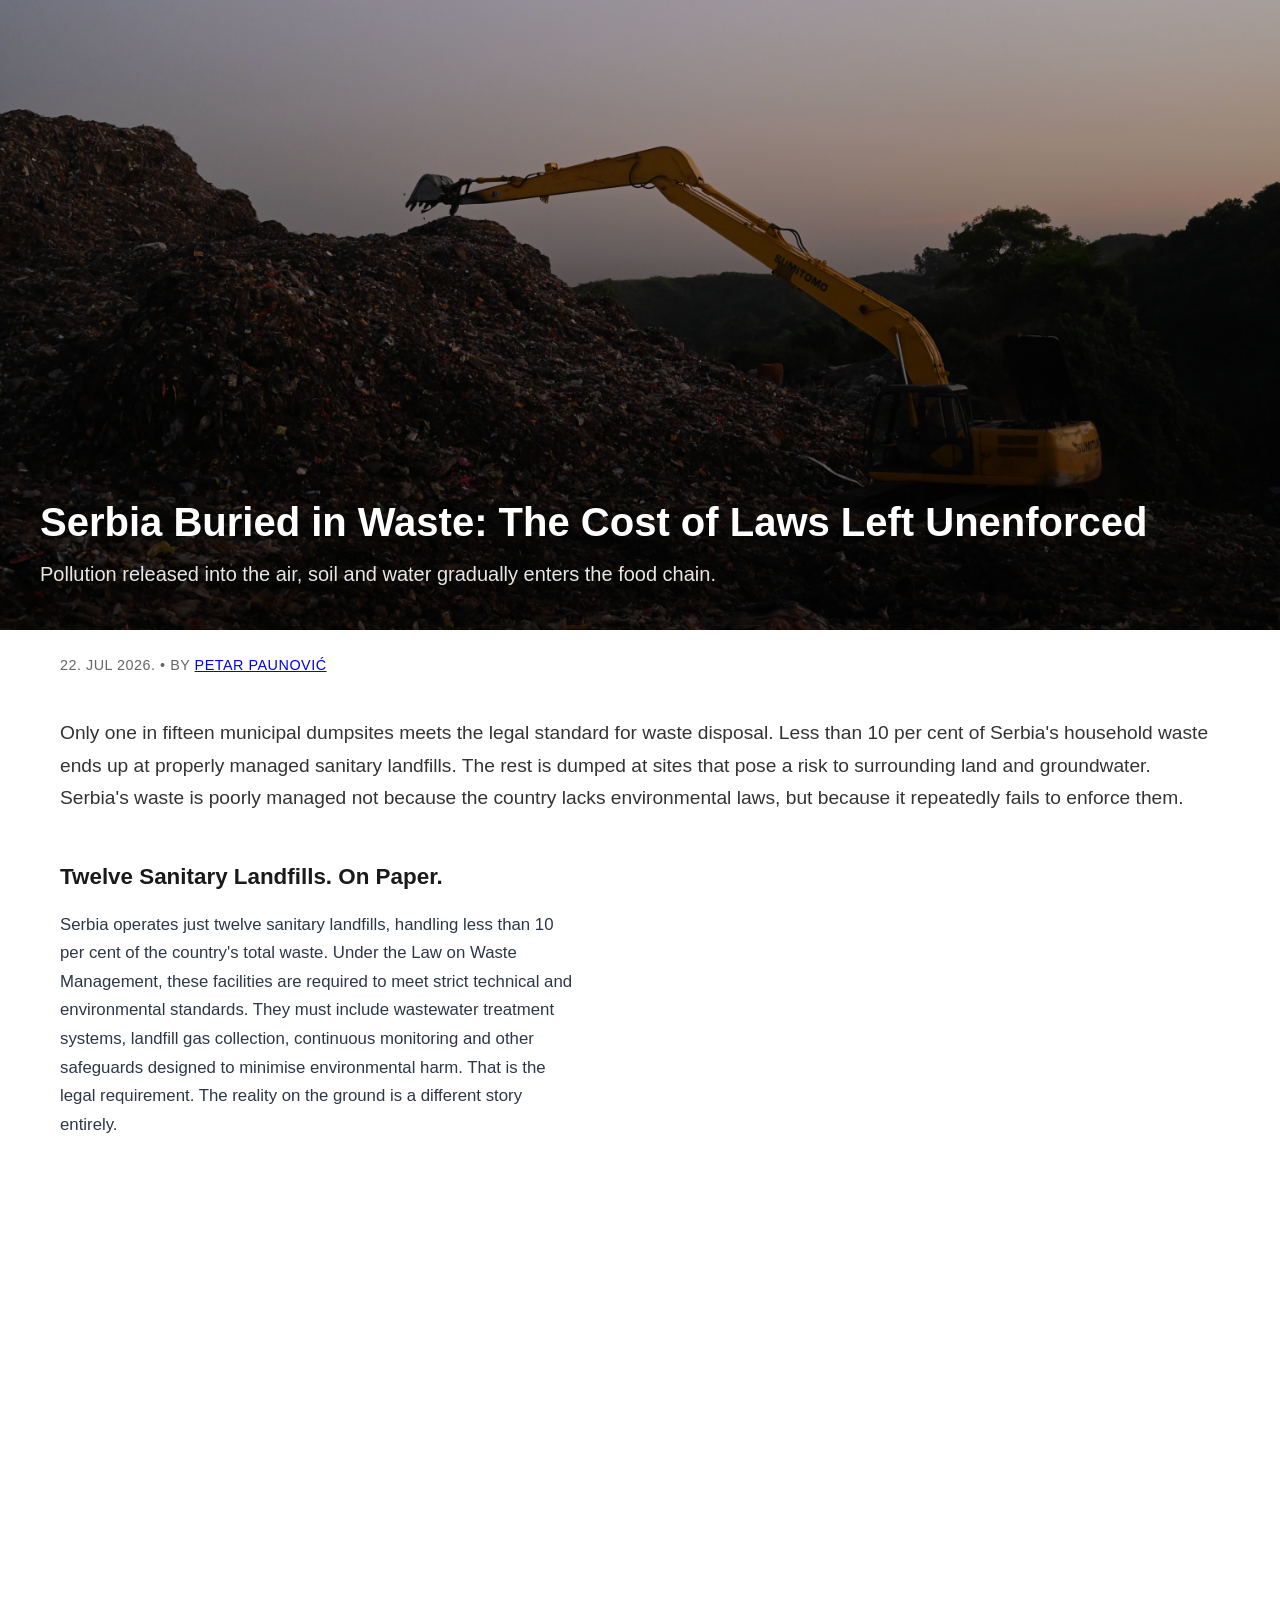
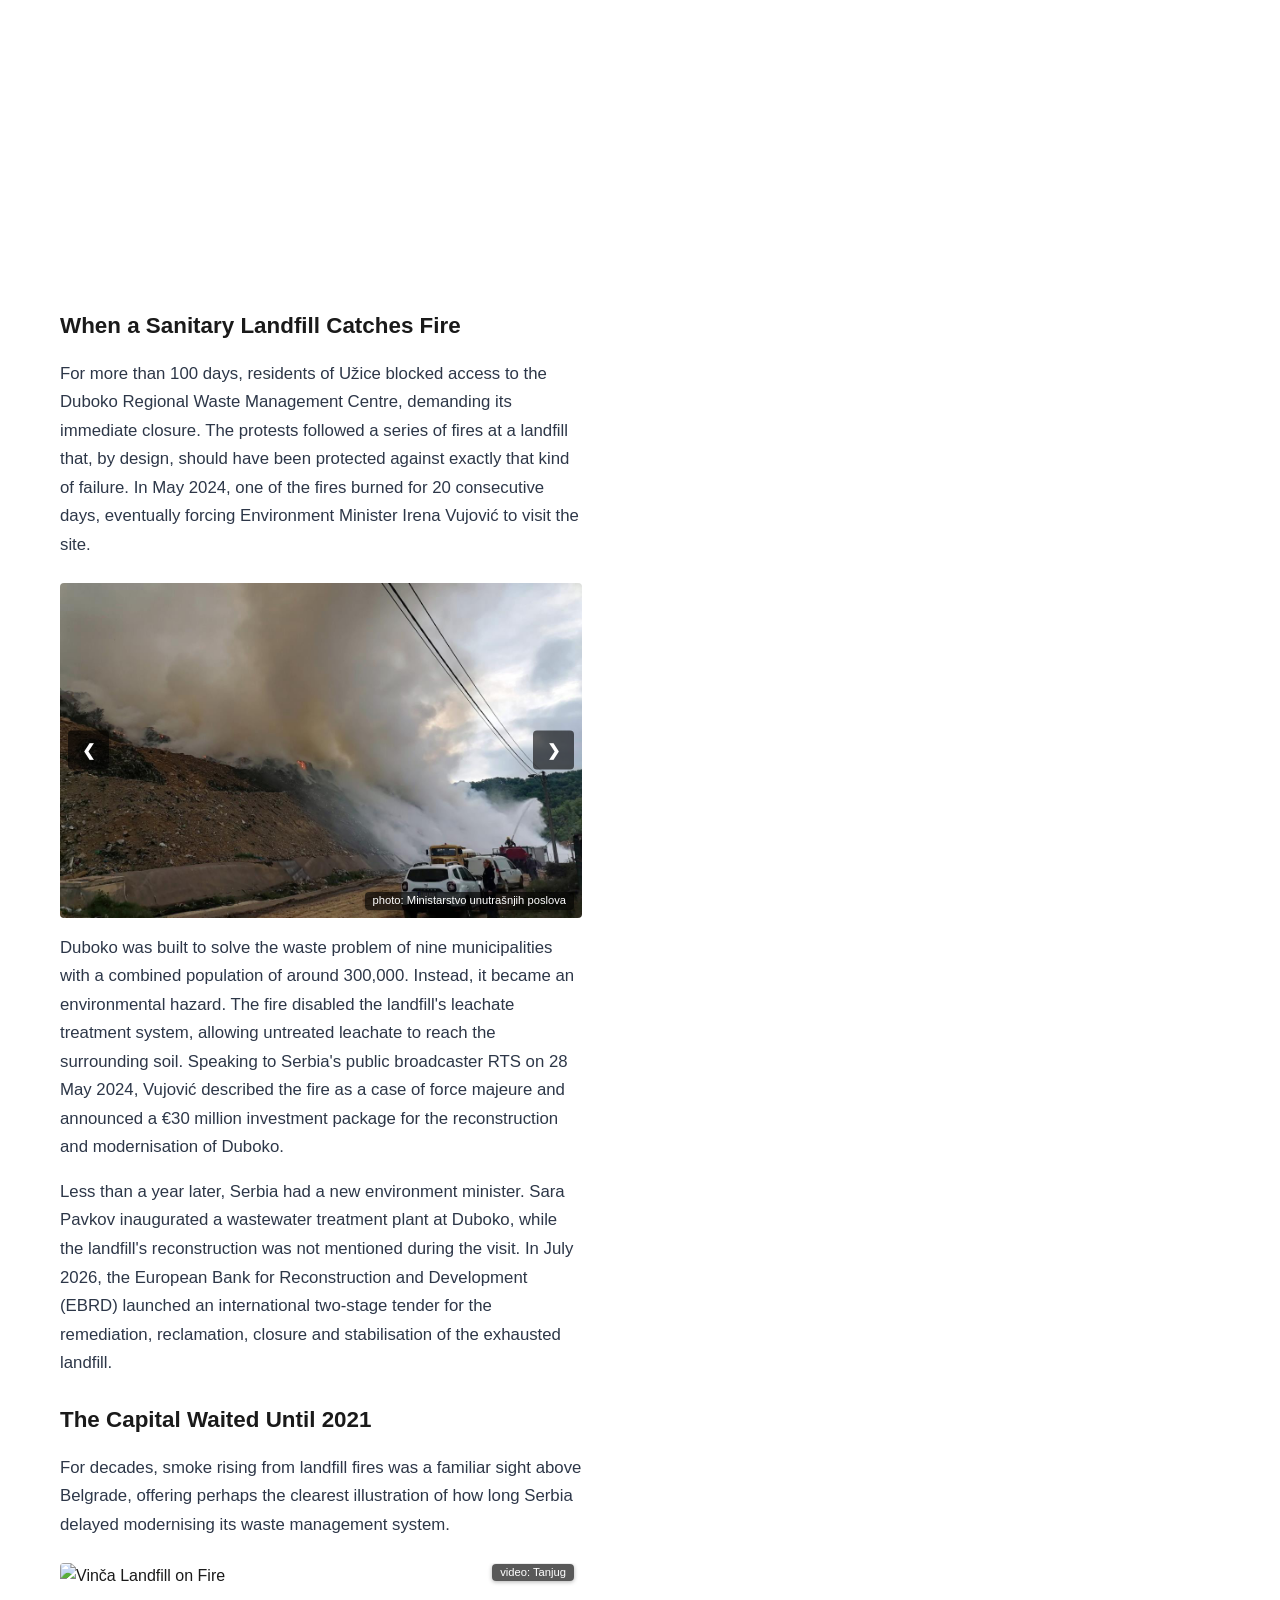
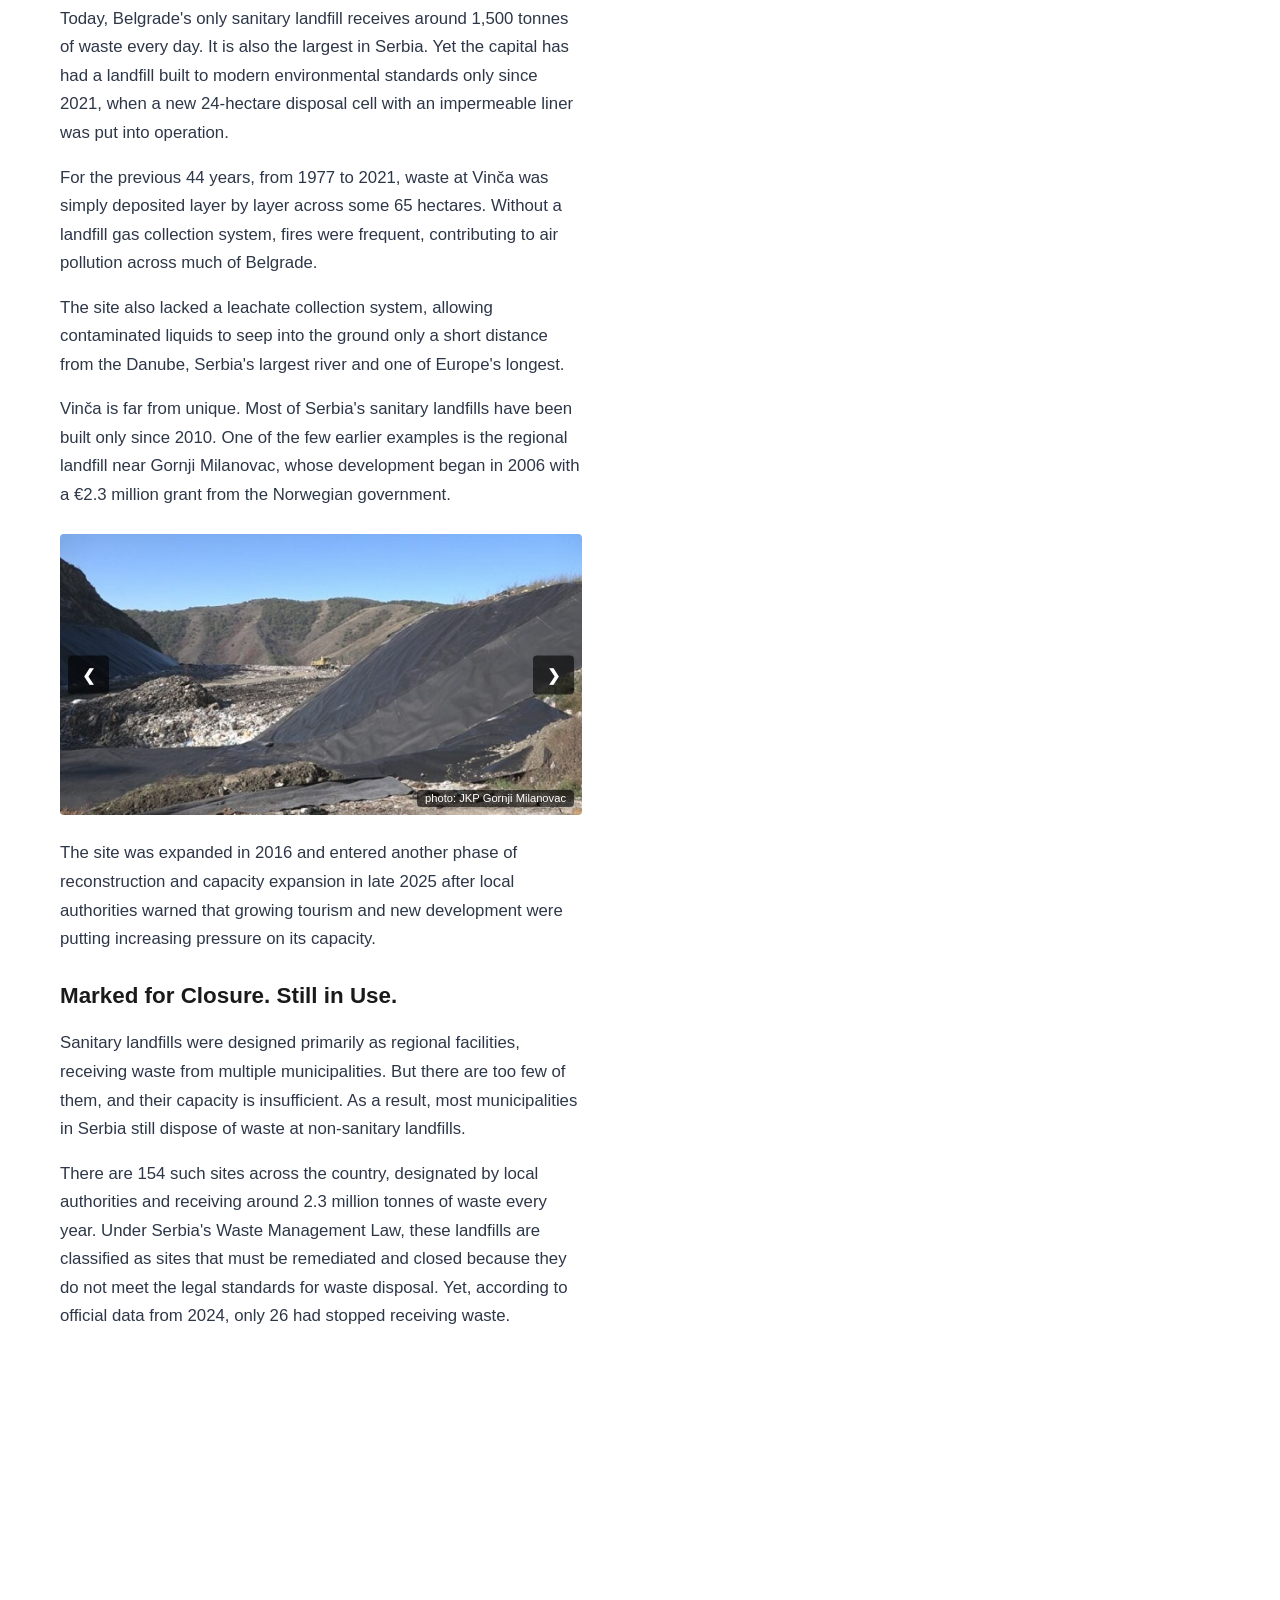
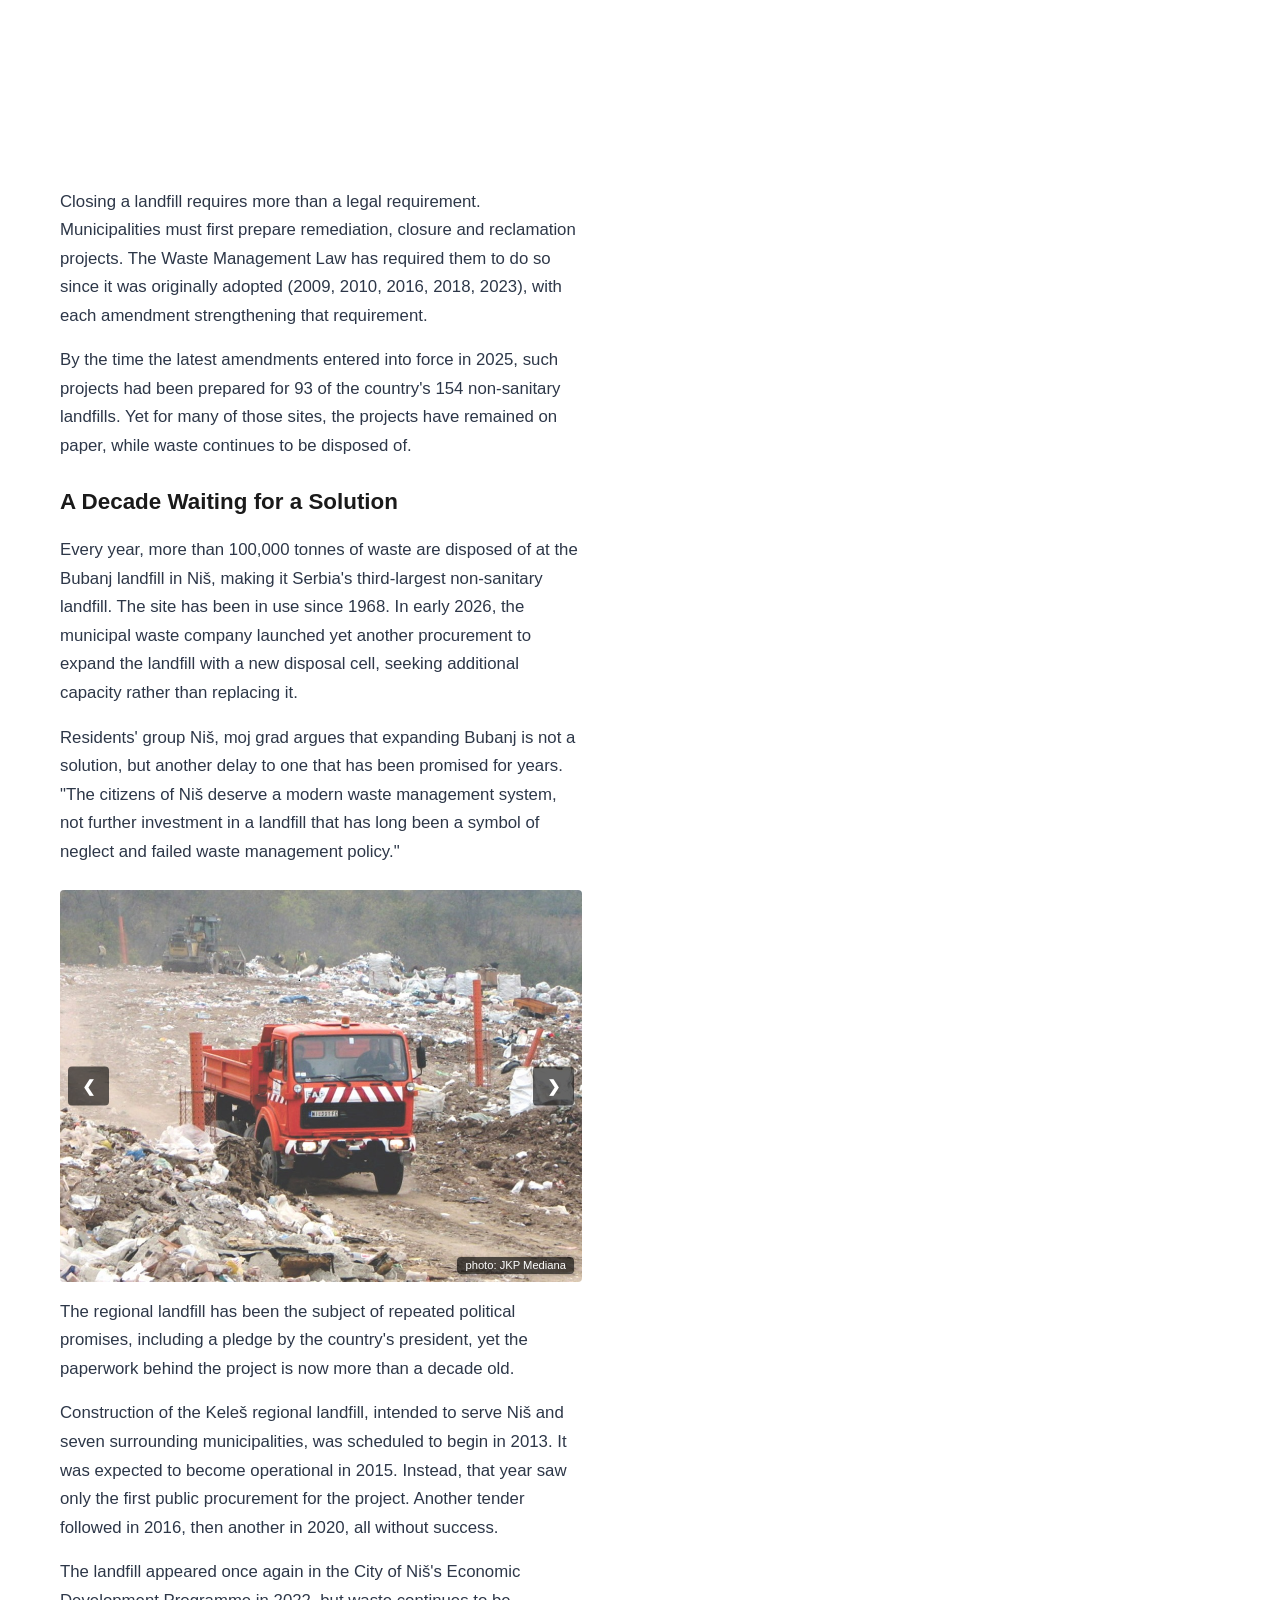
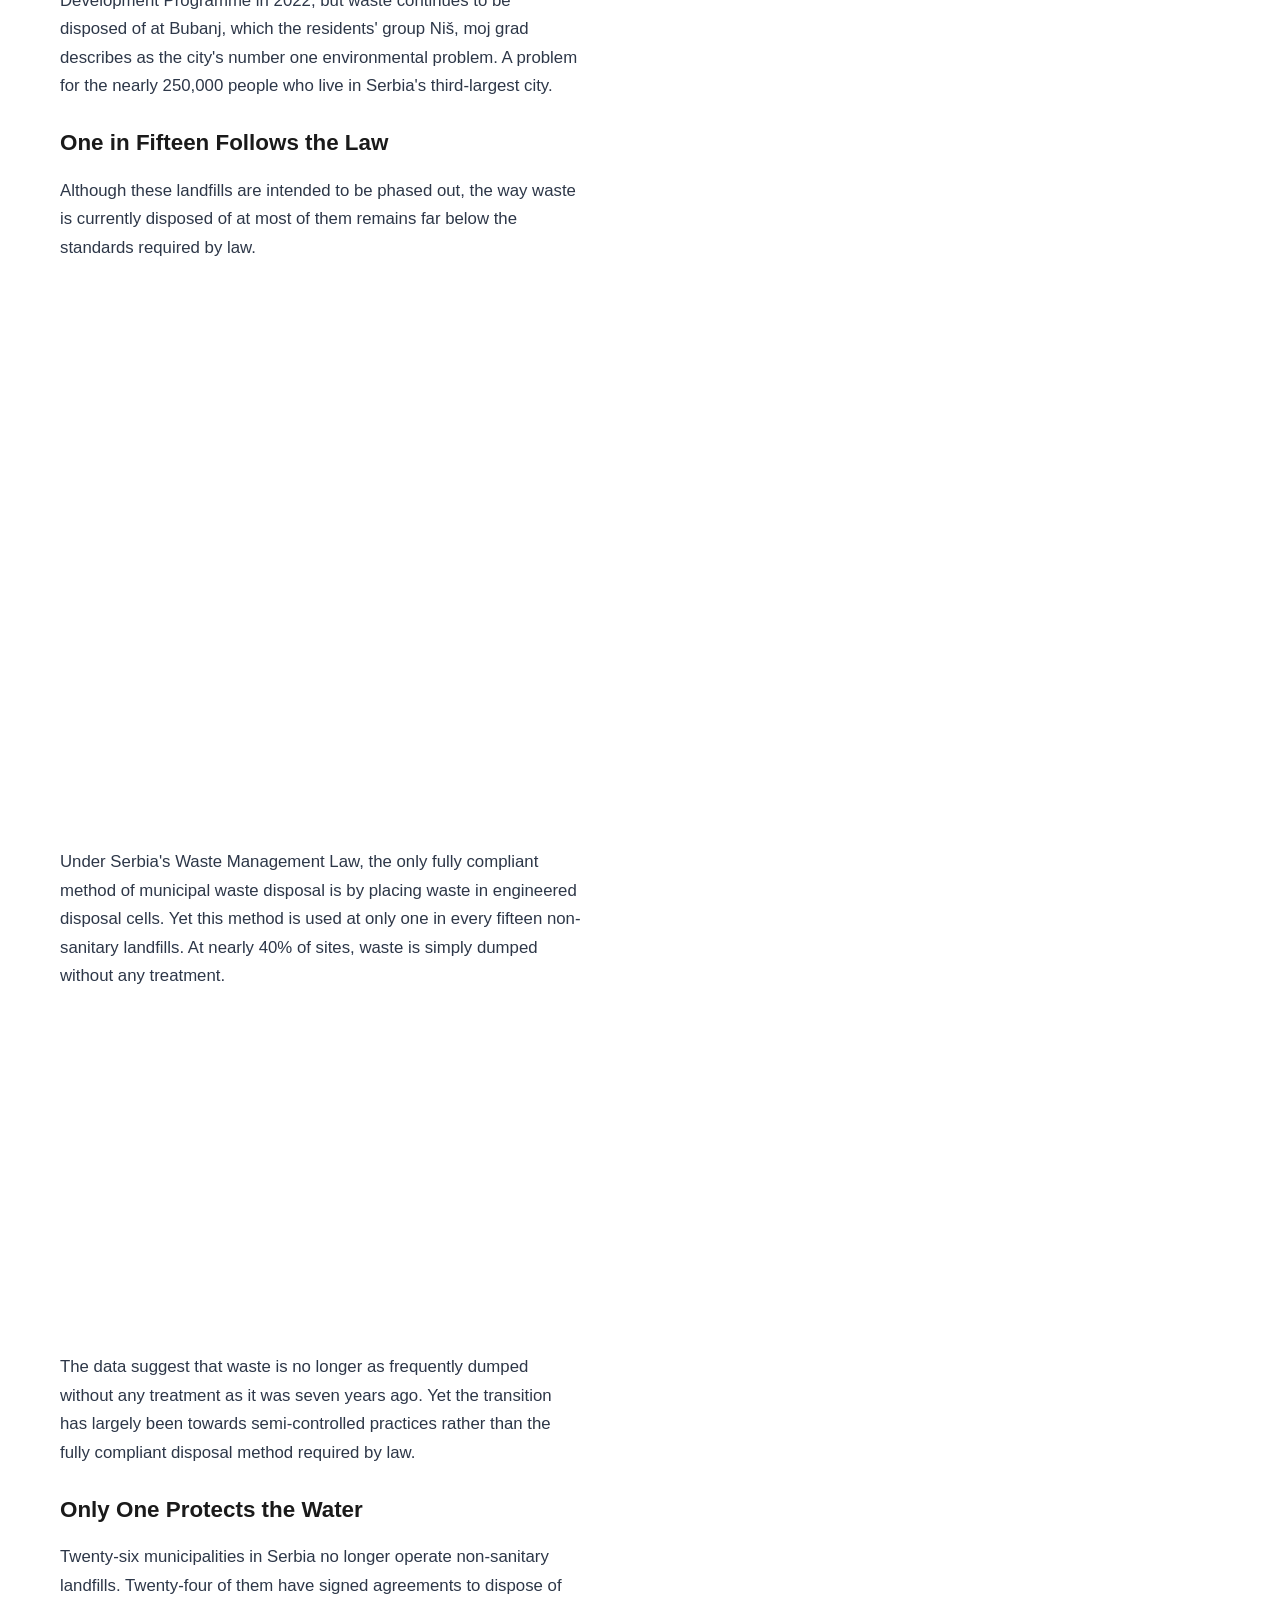
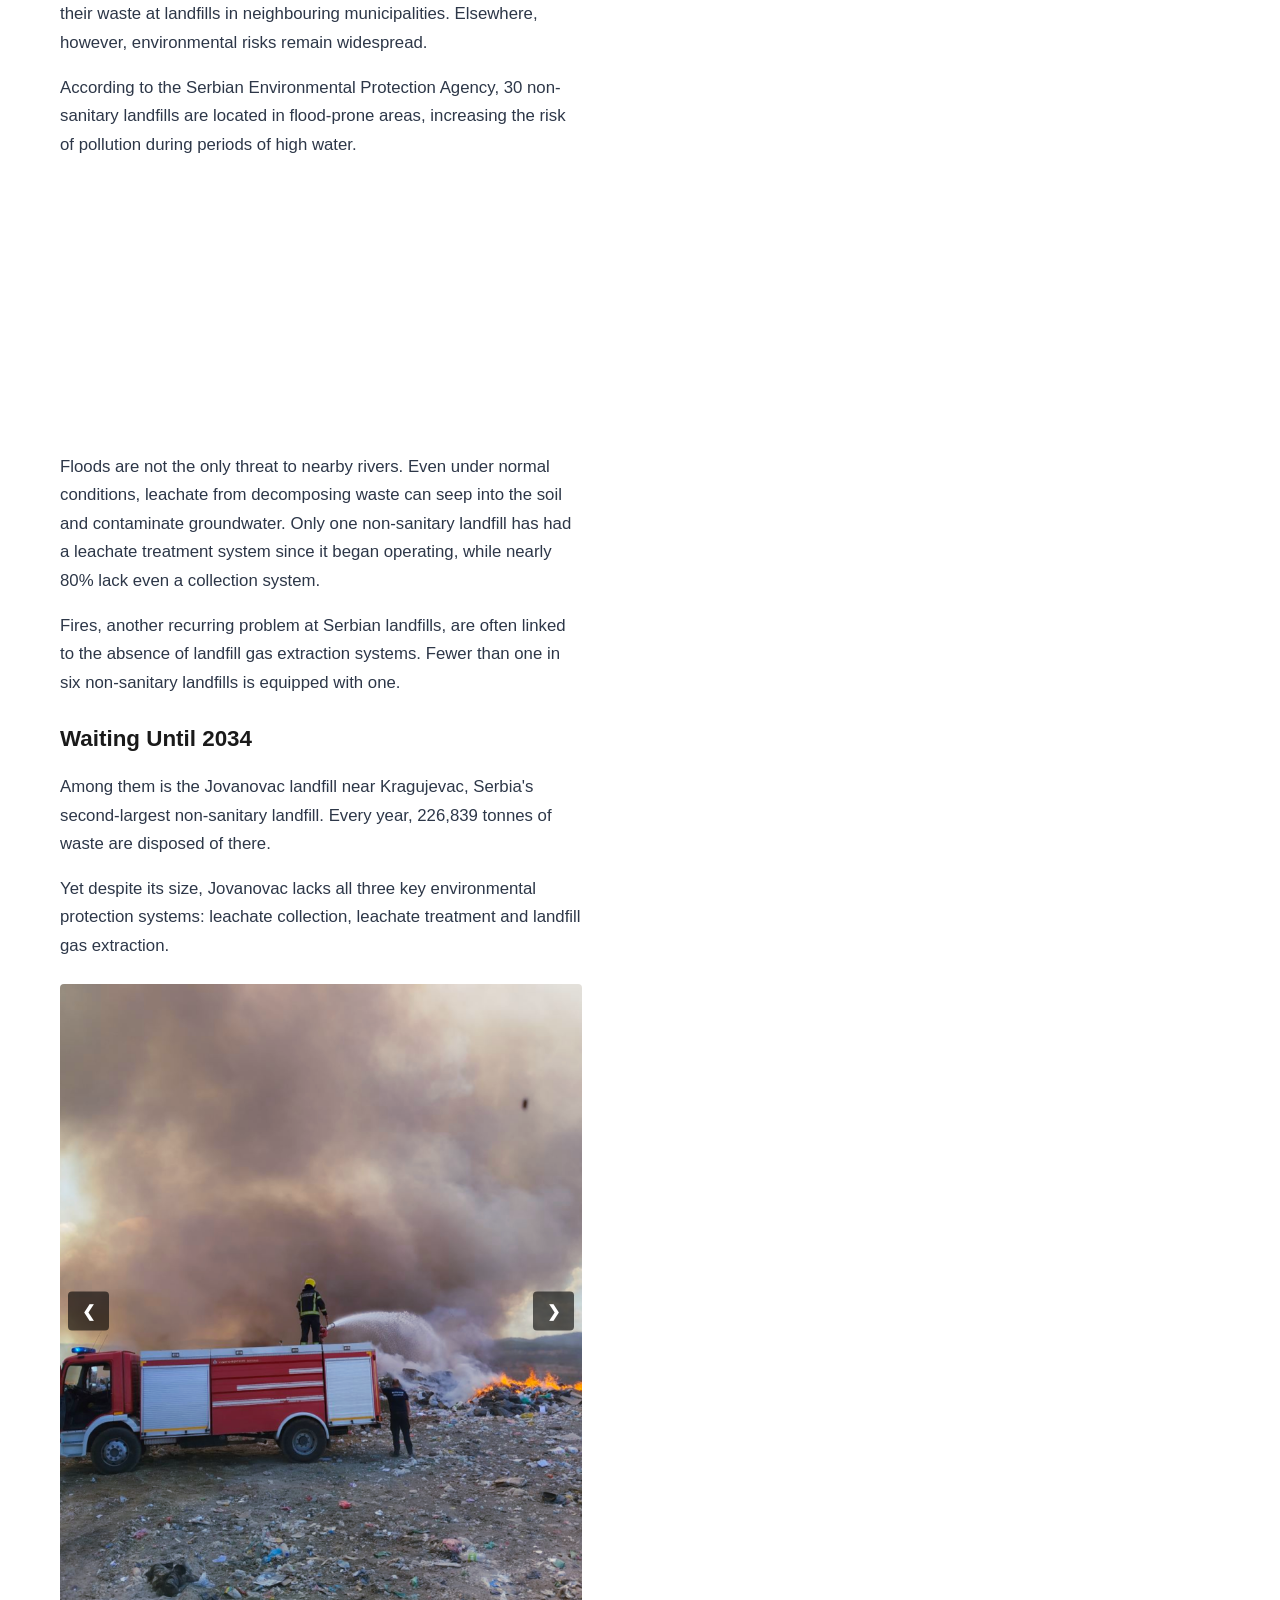
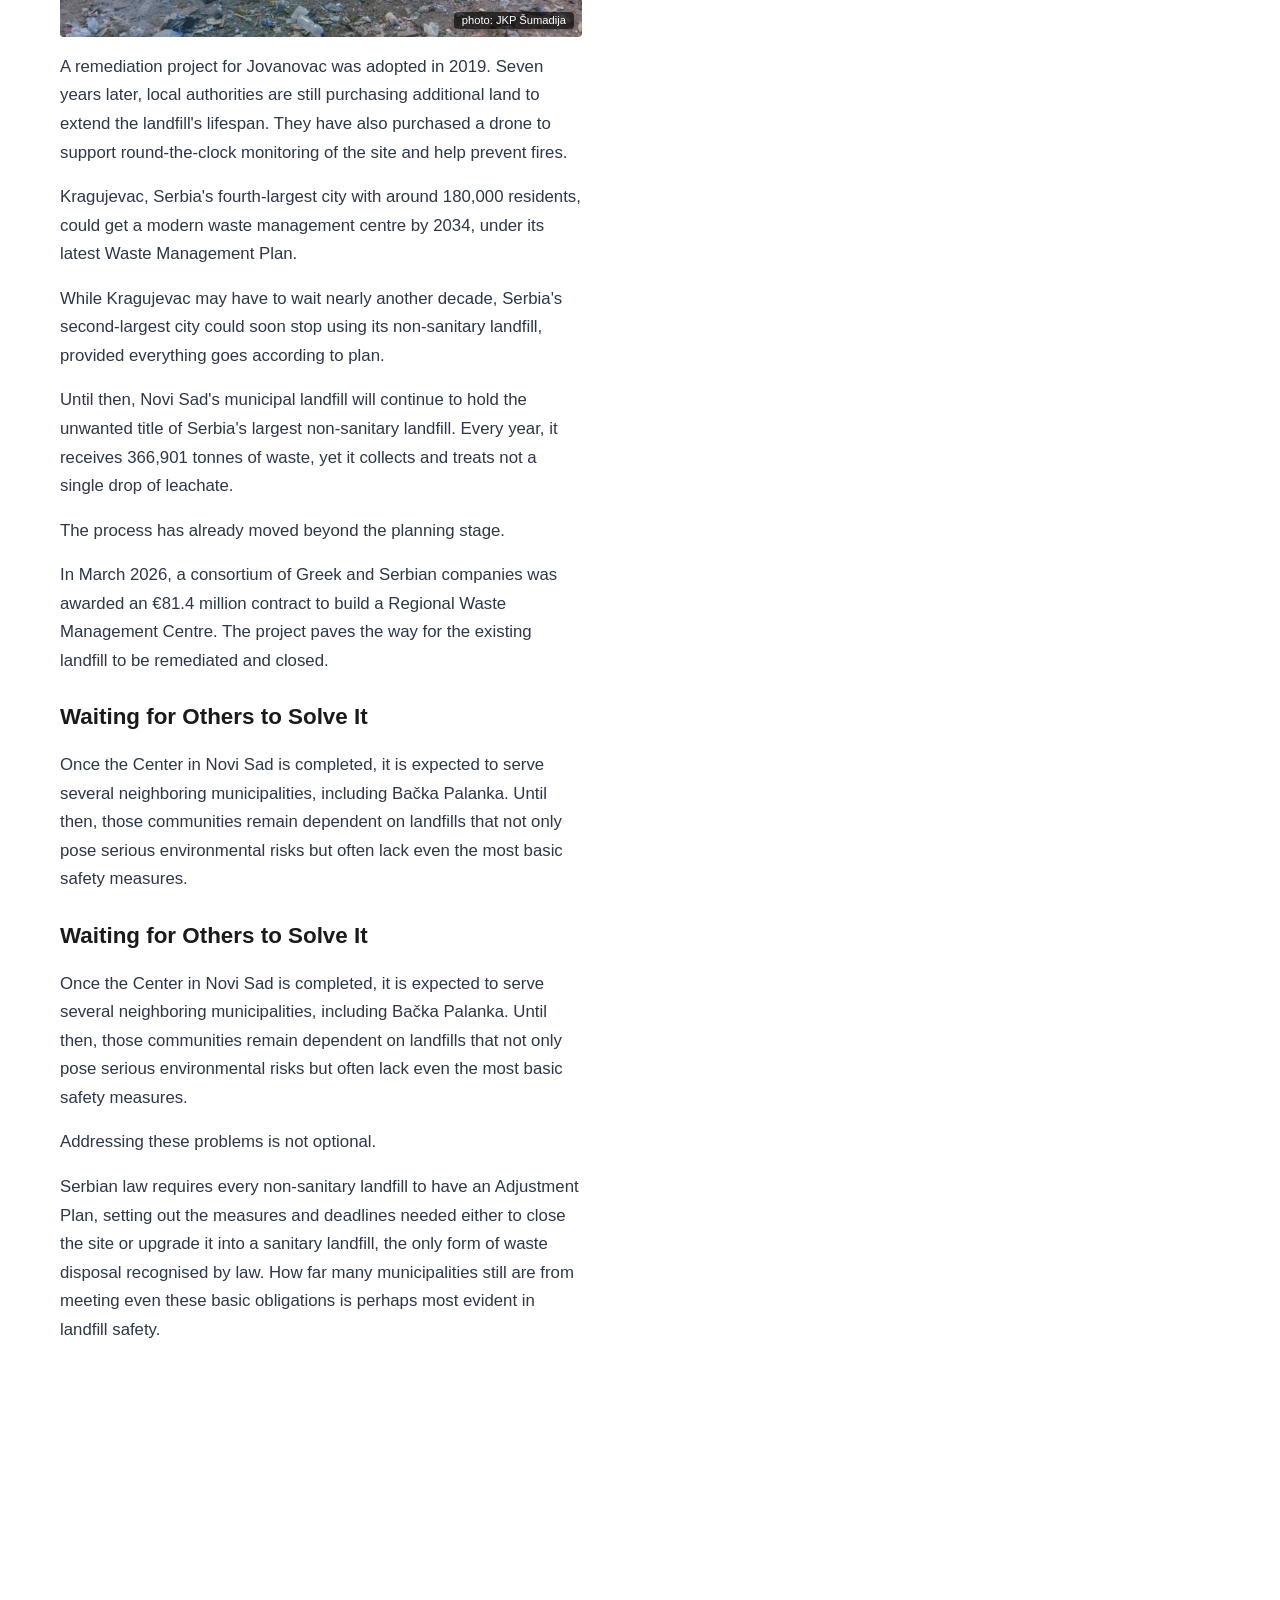
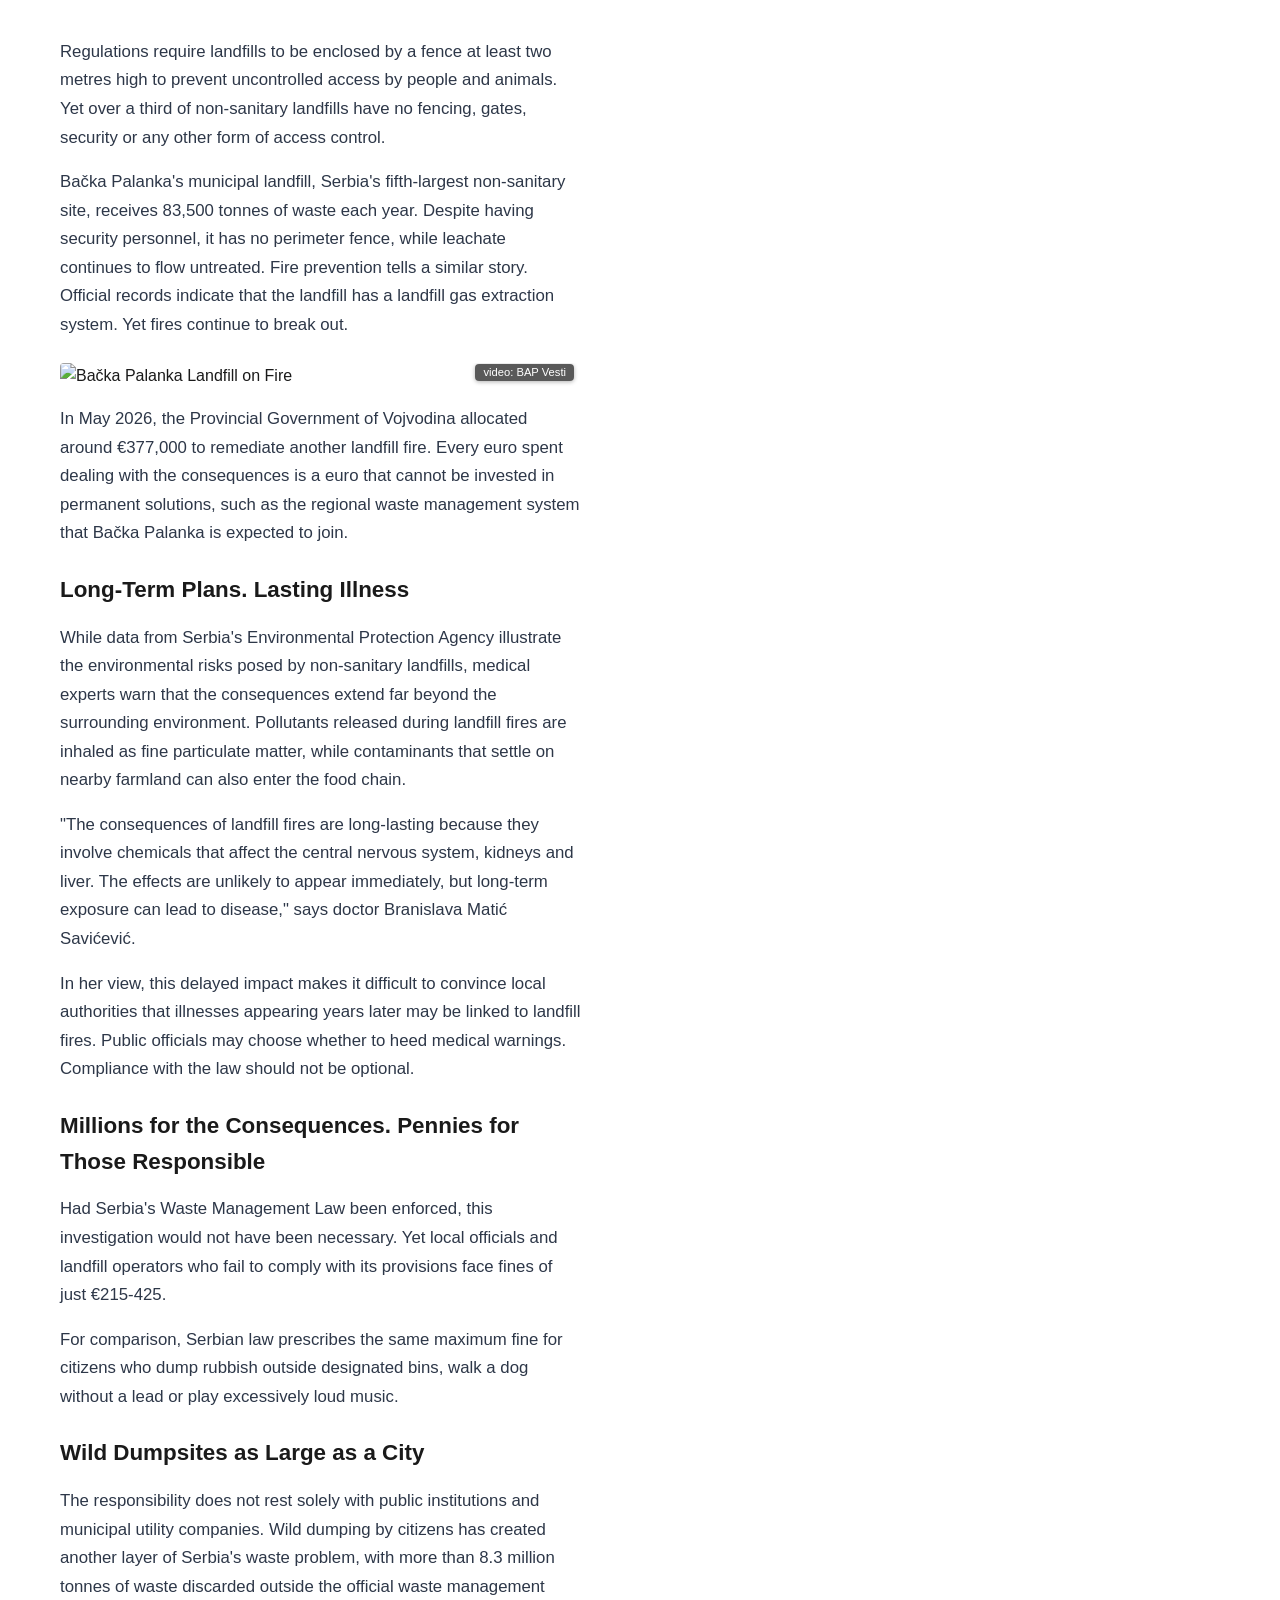
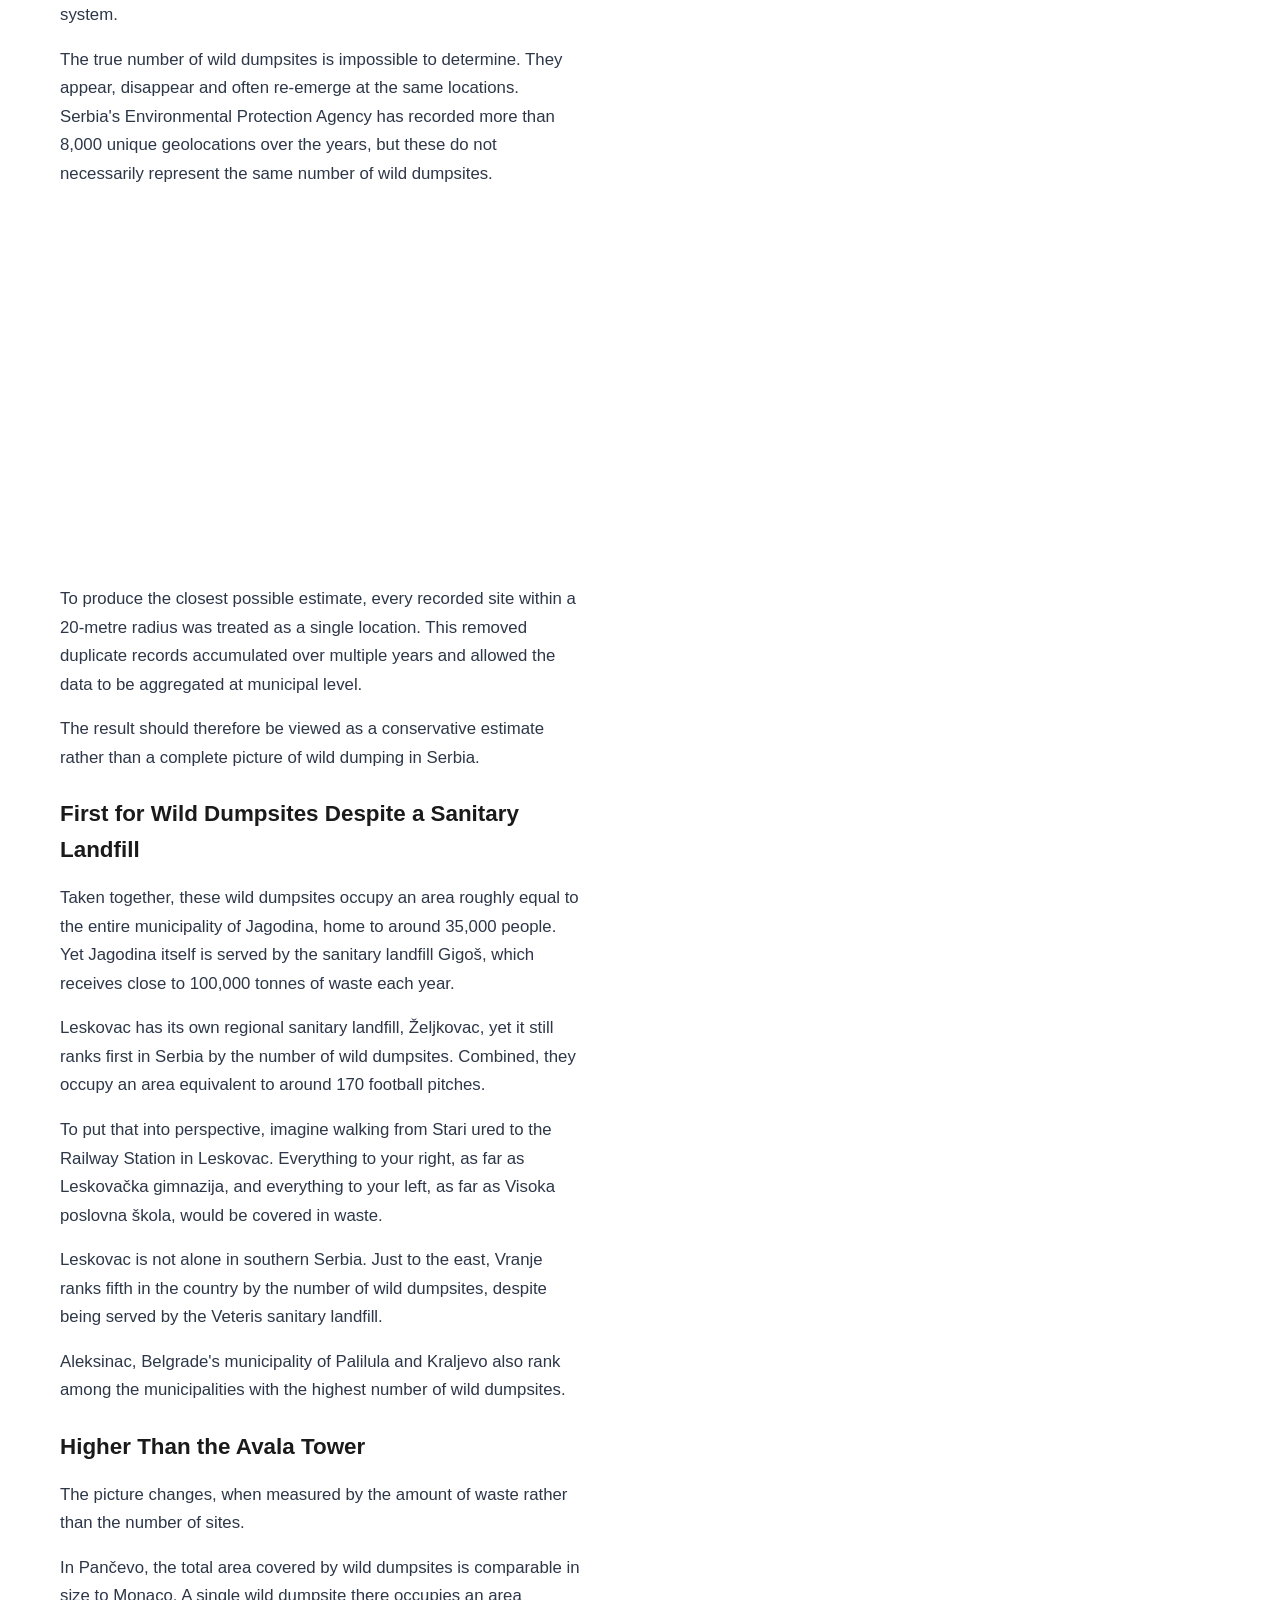
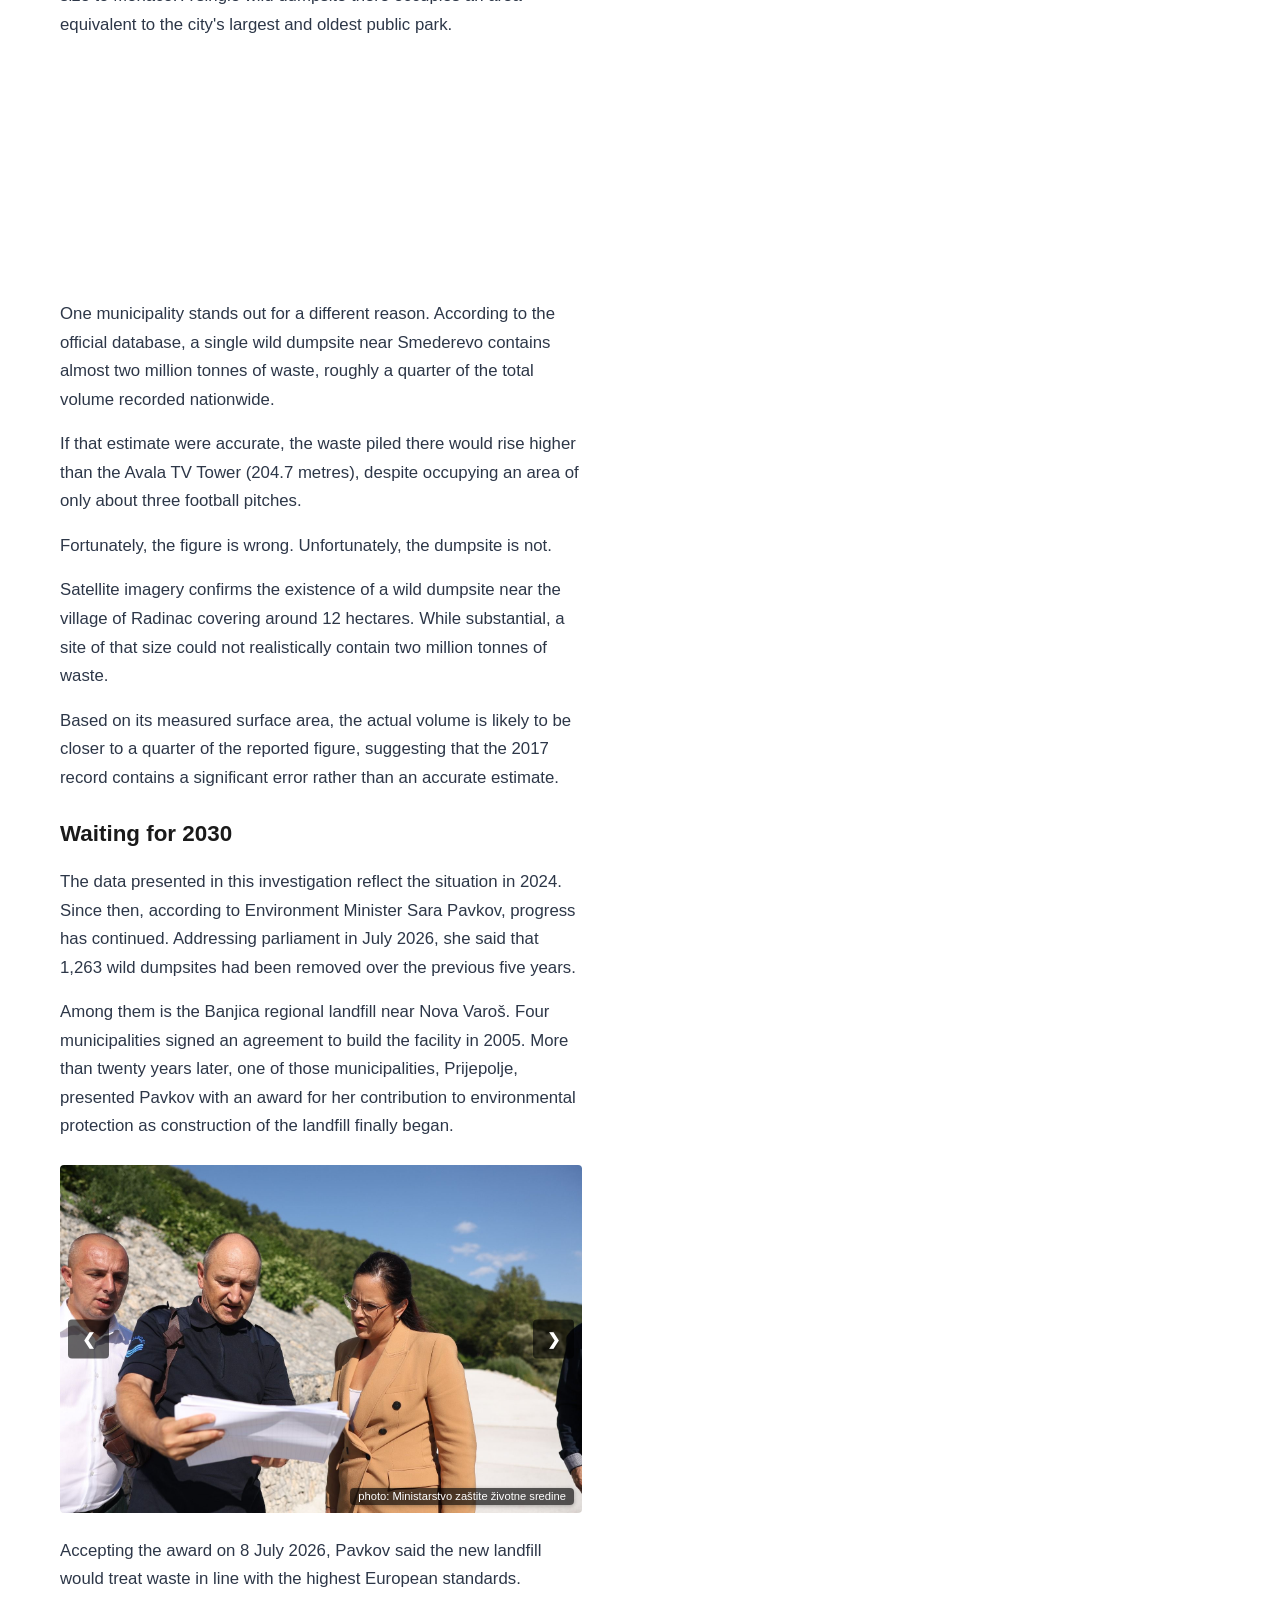
==== commit e64a068c: "Update index.html" ====
--- a/index.html
+++ b/index.html
@@ -34,7 +34,7 @@
                 <h2 class="hero-subtitle">Pollution released into the air, soil and water gradually enters the food chain.</h2>
             </div>
         </header>
-
+<div class="content-wrapper">
         <!-- 2. DATE, AUTHOR AND INTRODUCTORY TEXT -->
                <section class="article-header">
                <div class="meta-info">
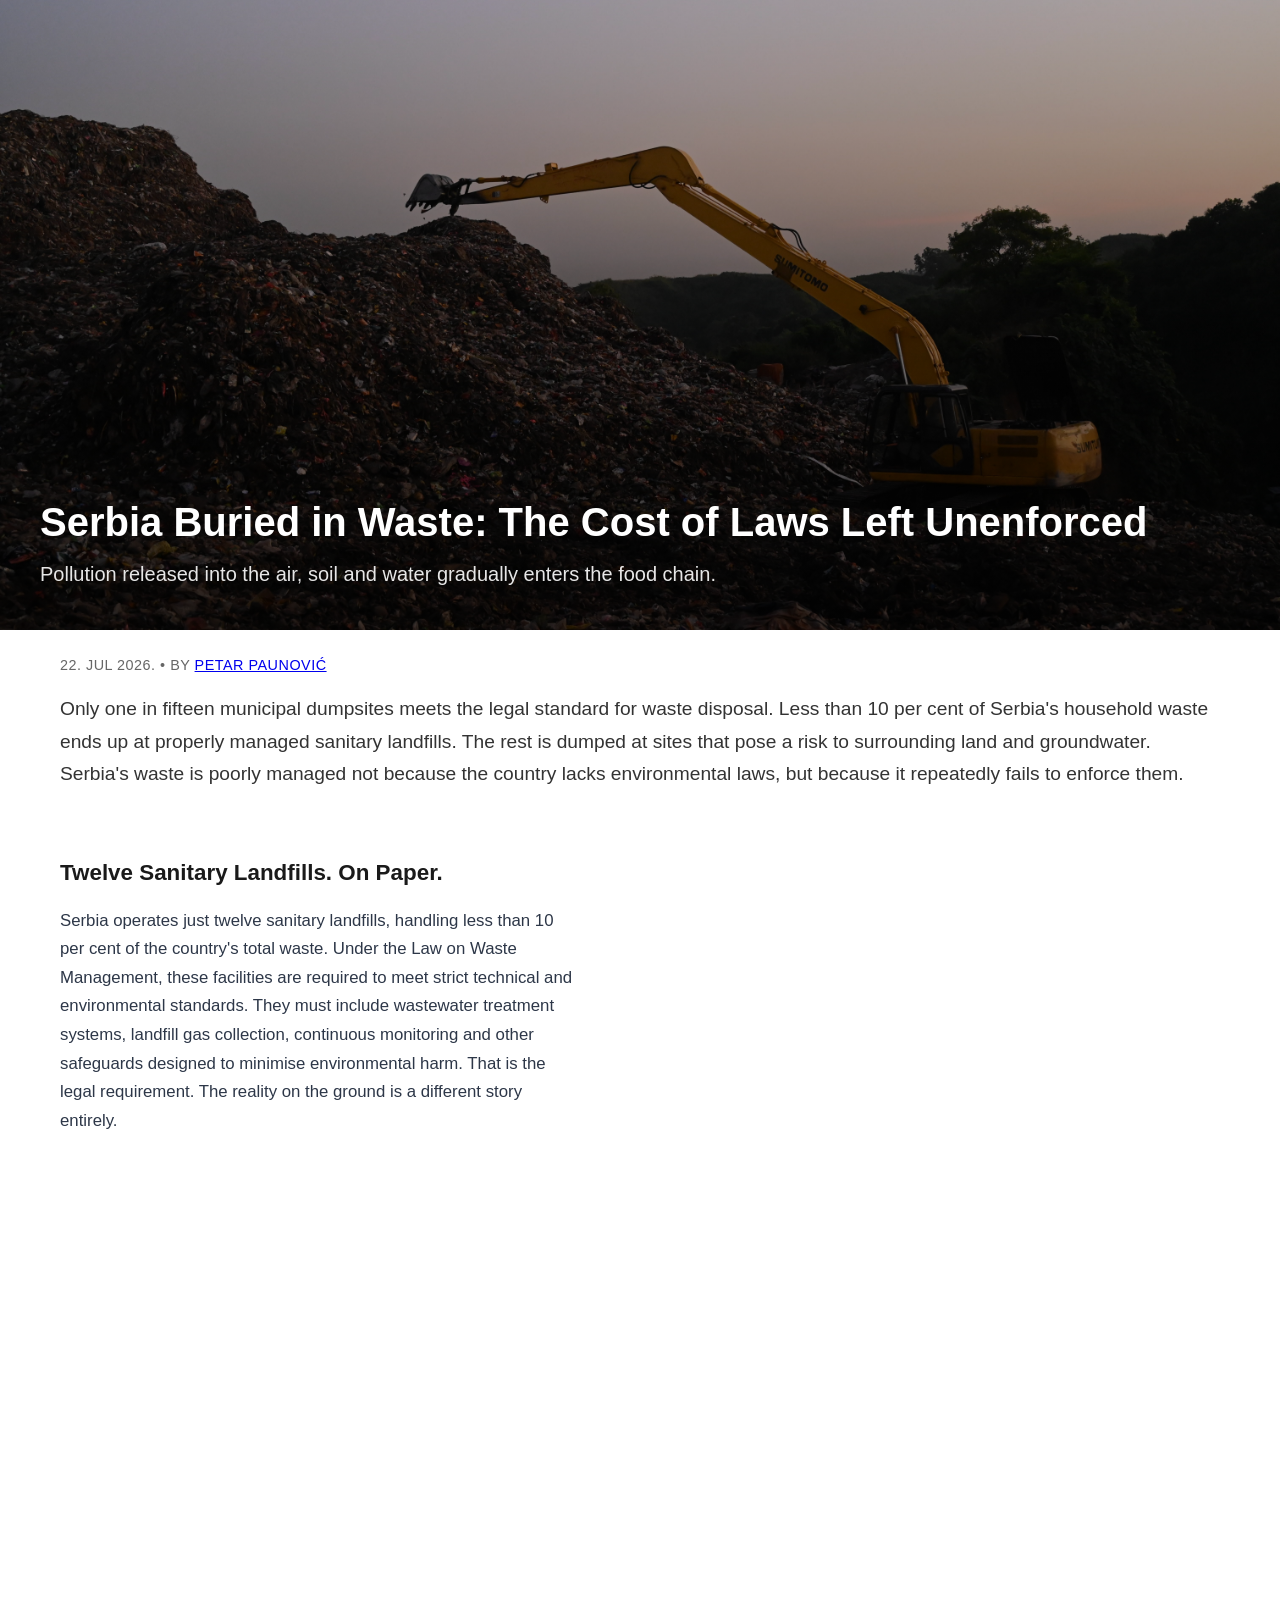
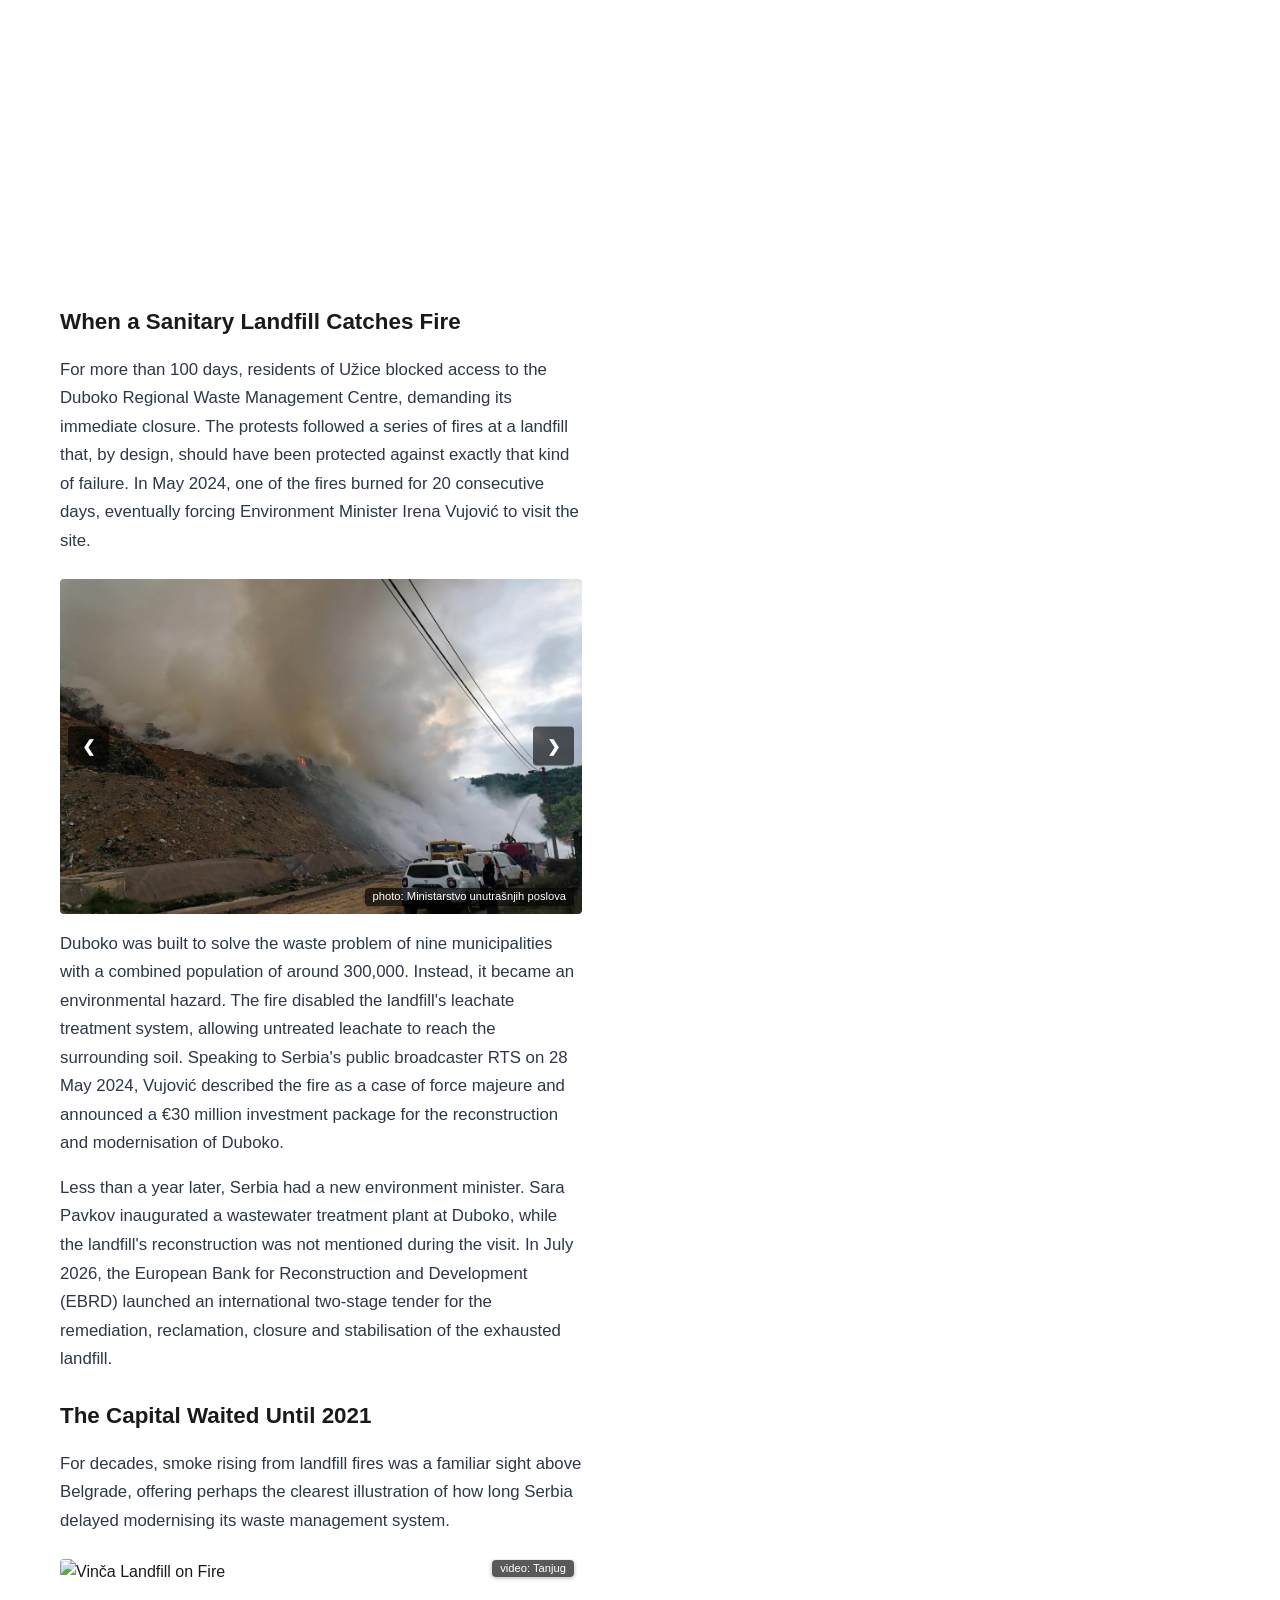
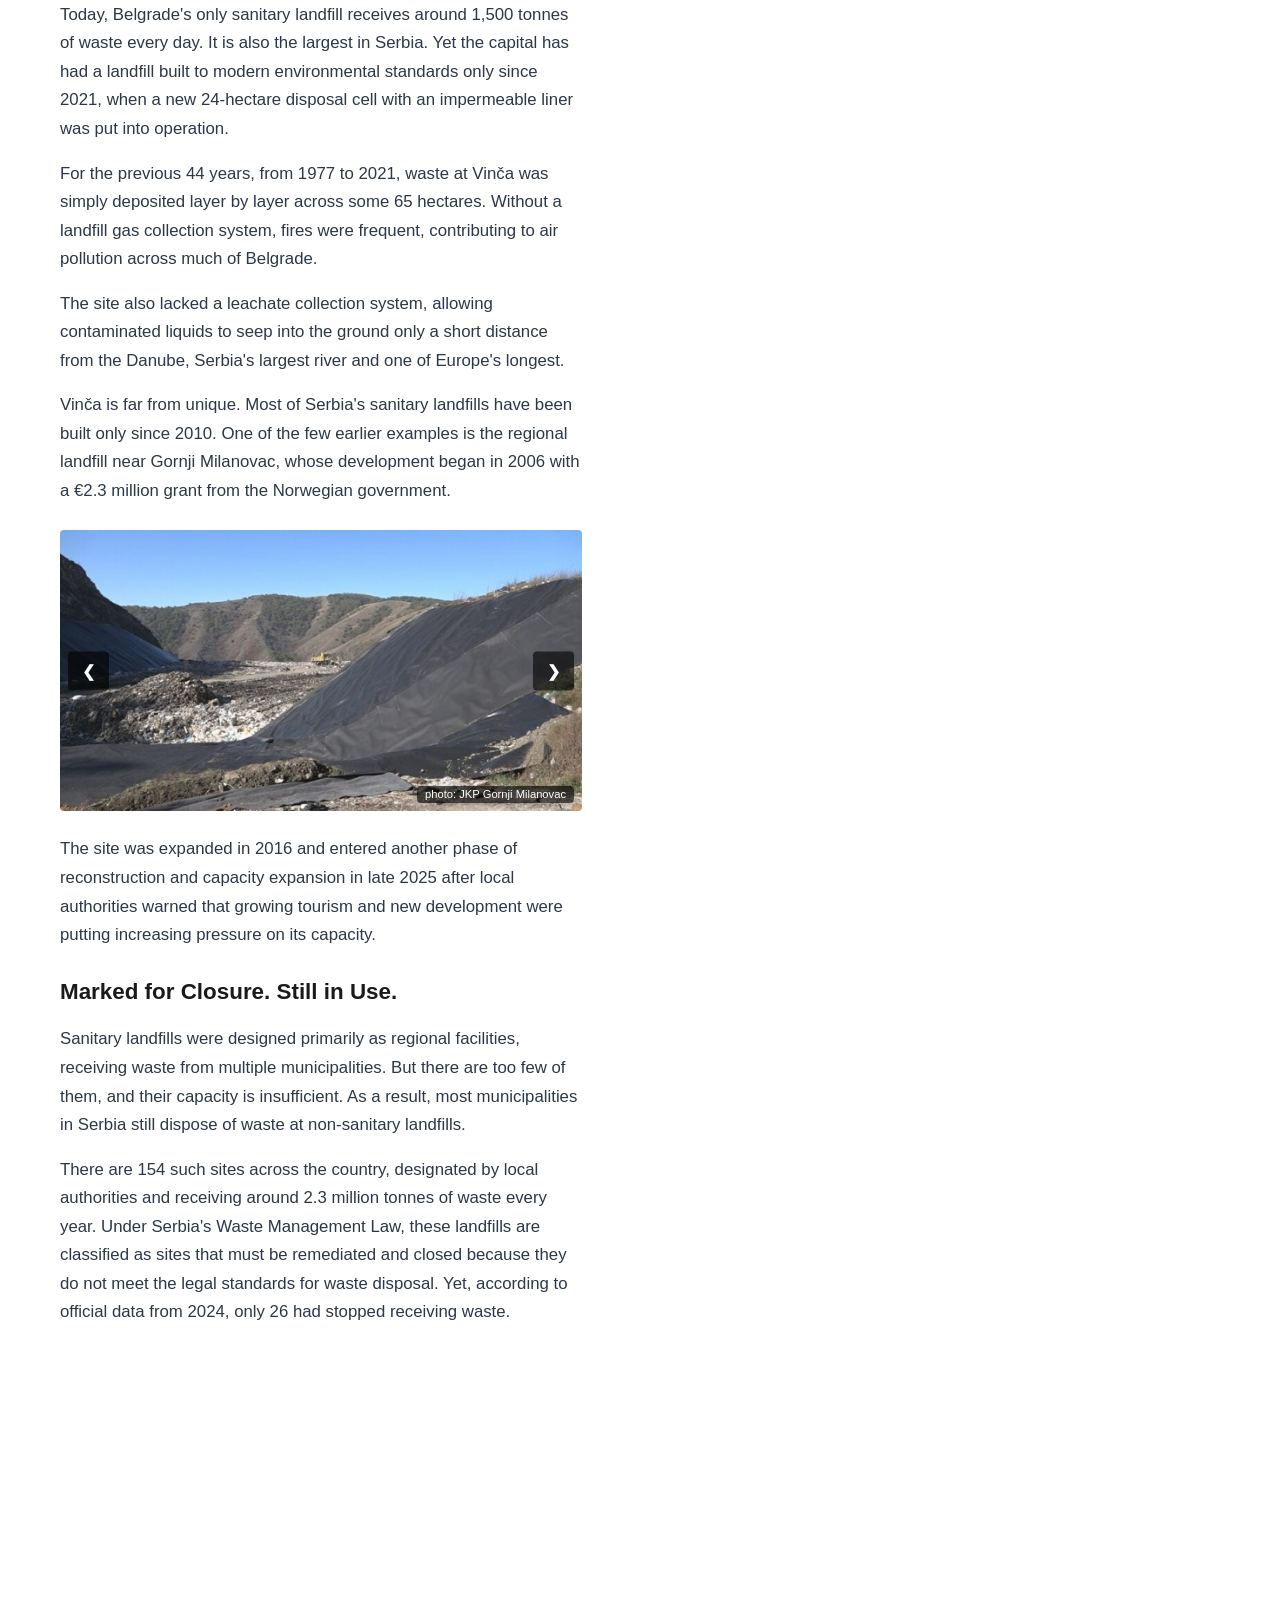
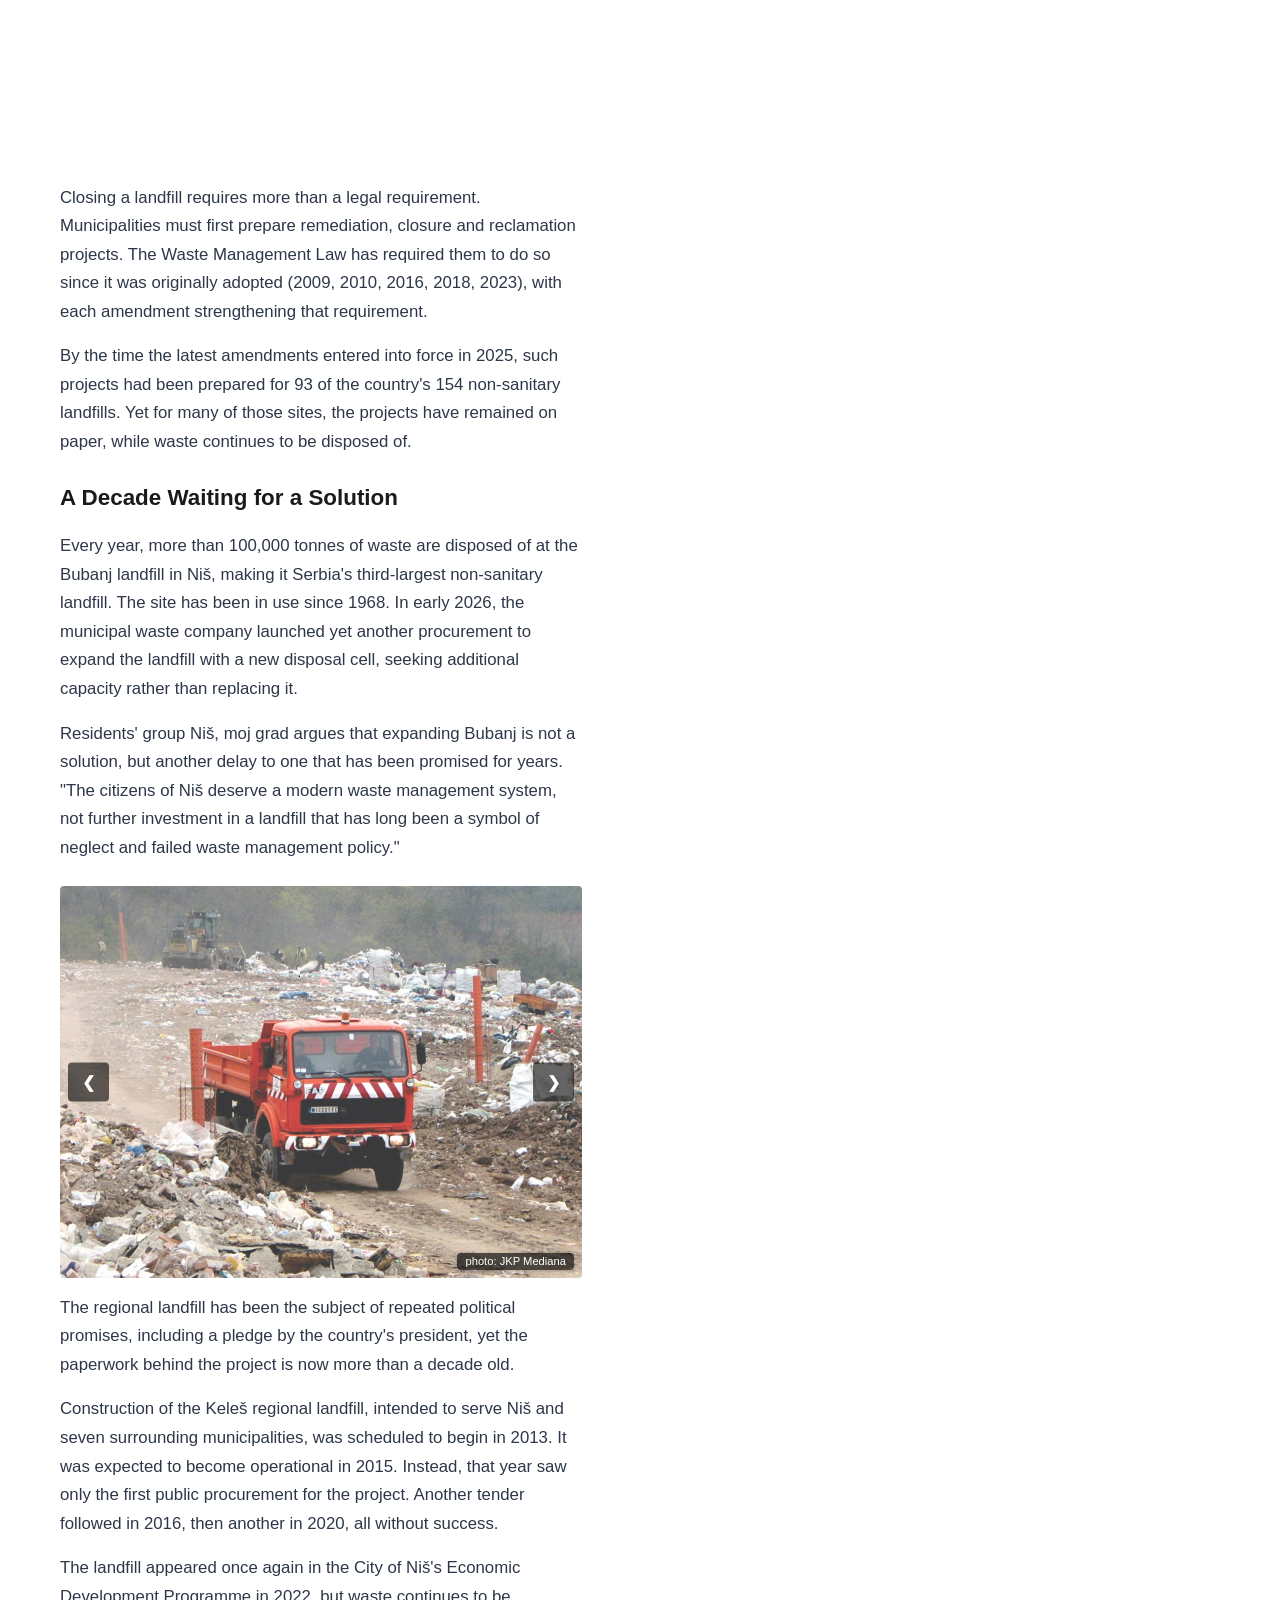
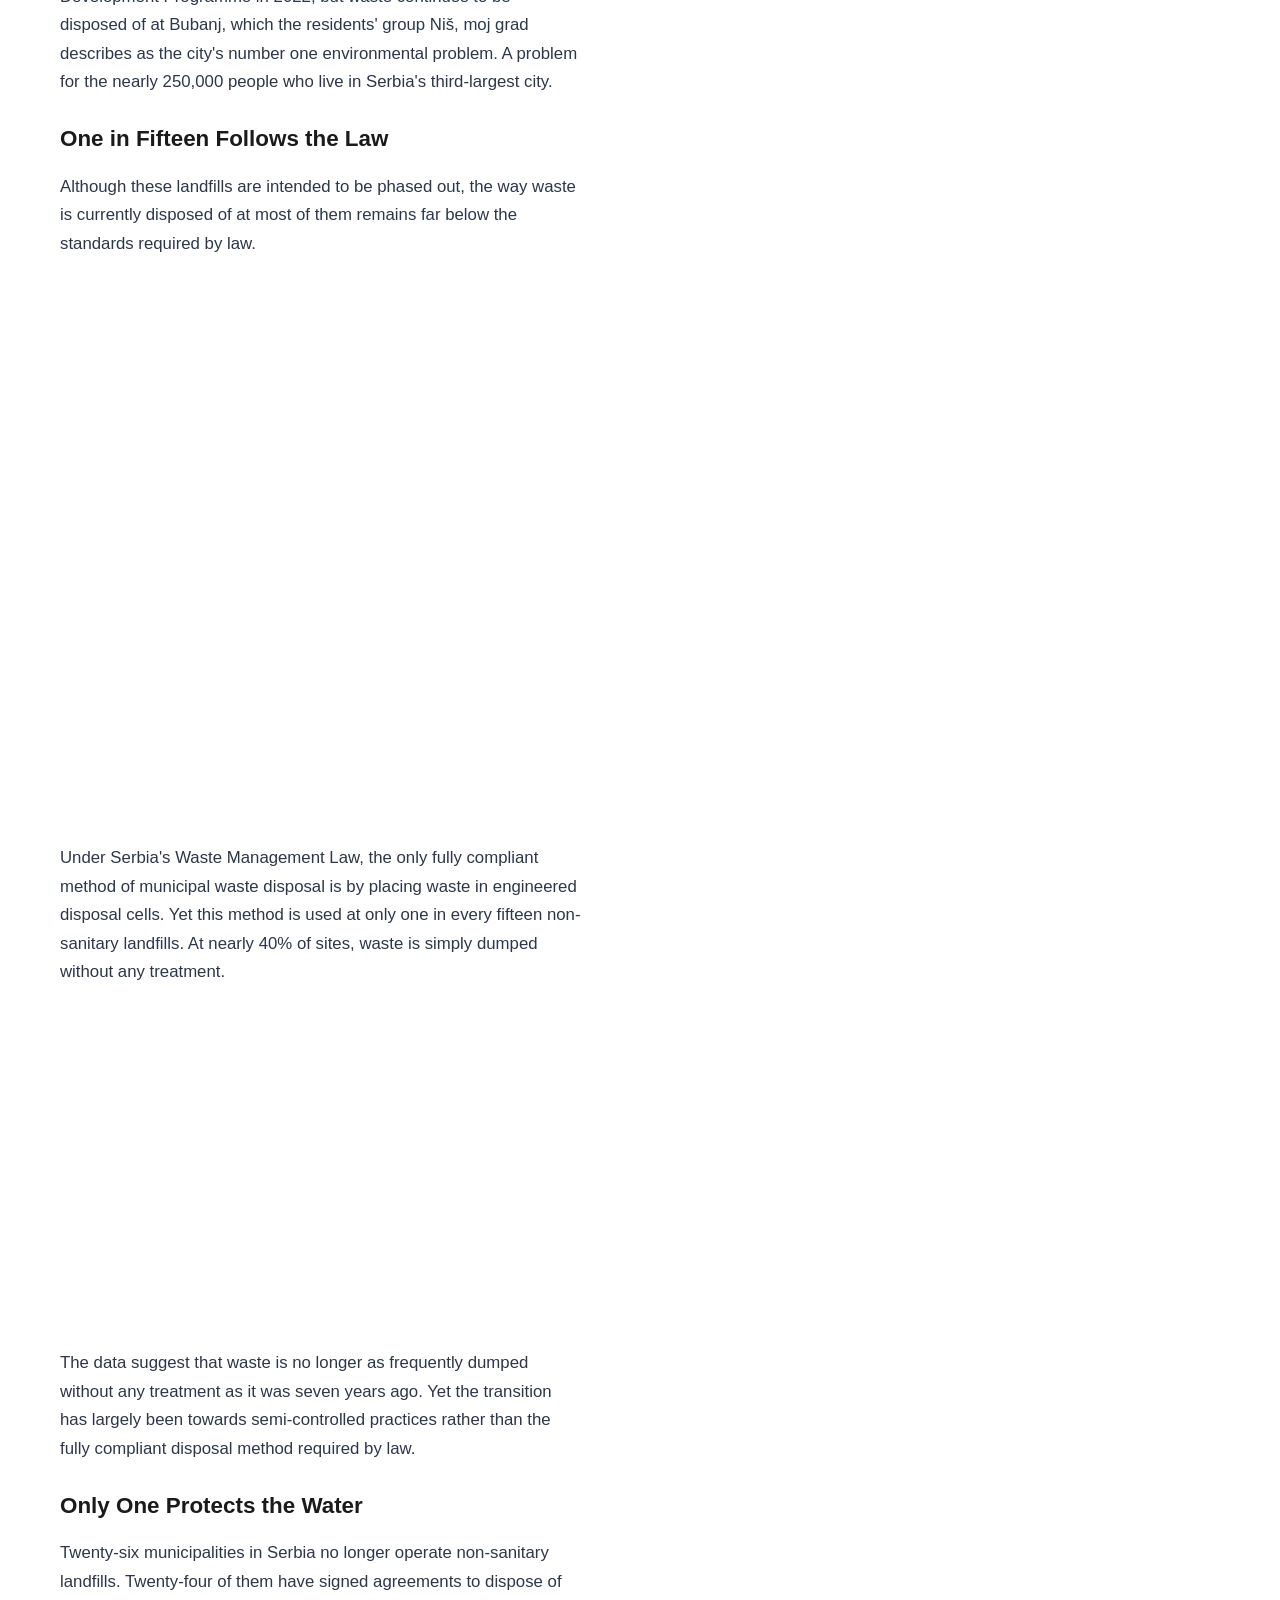
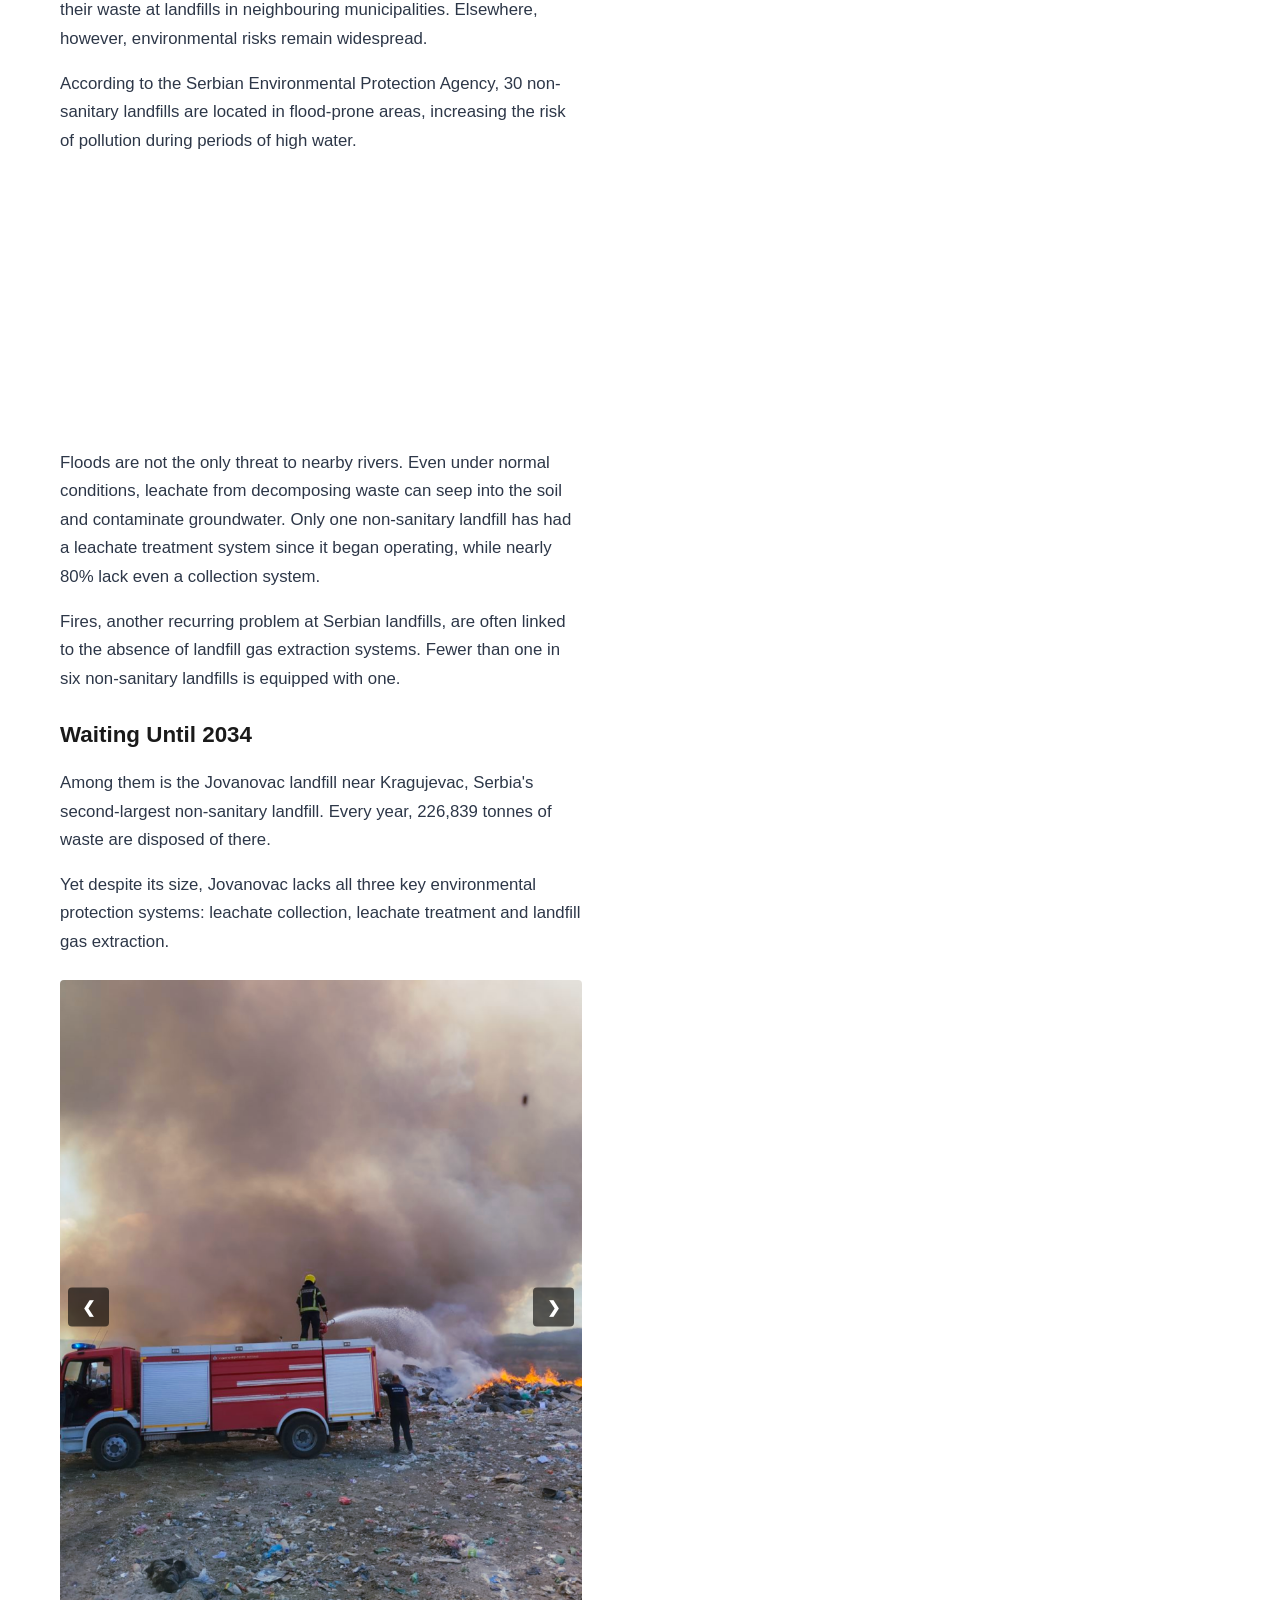
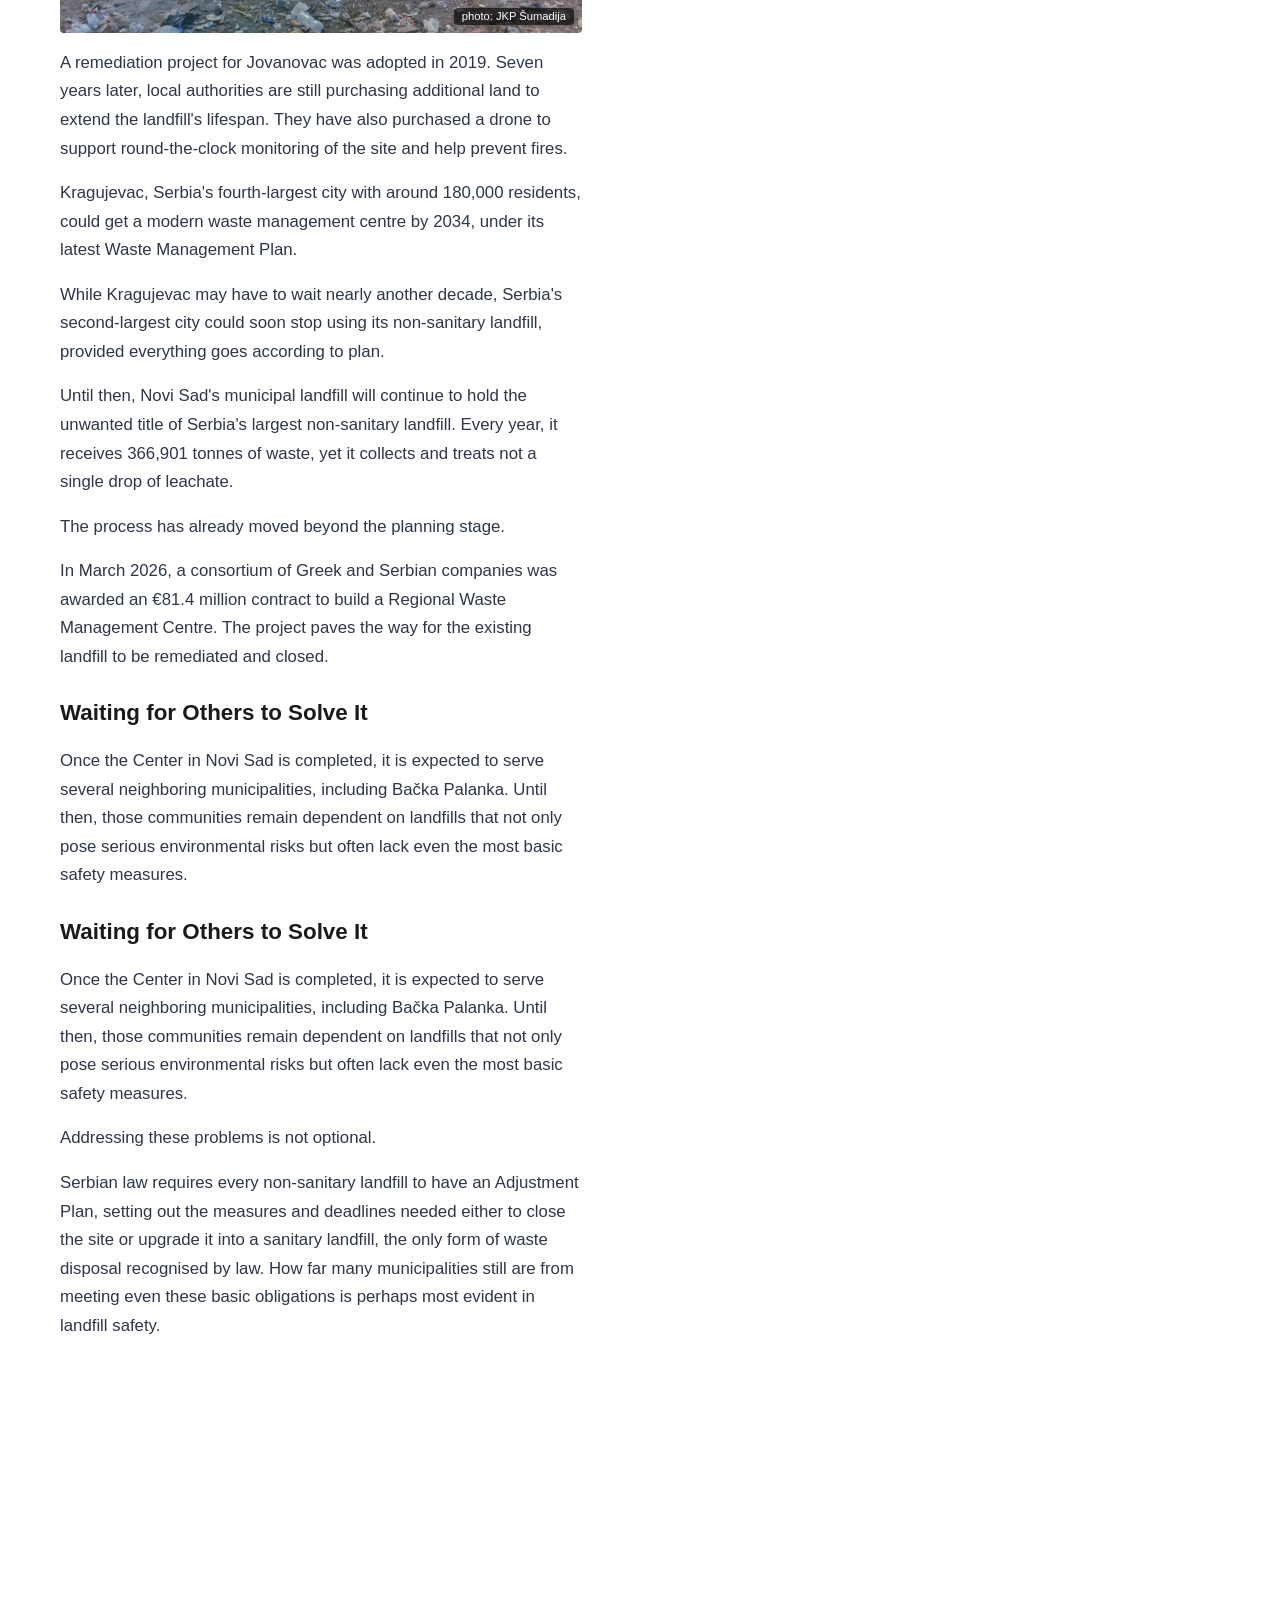
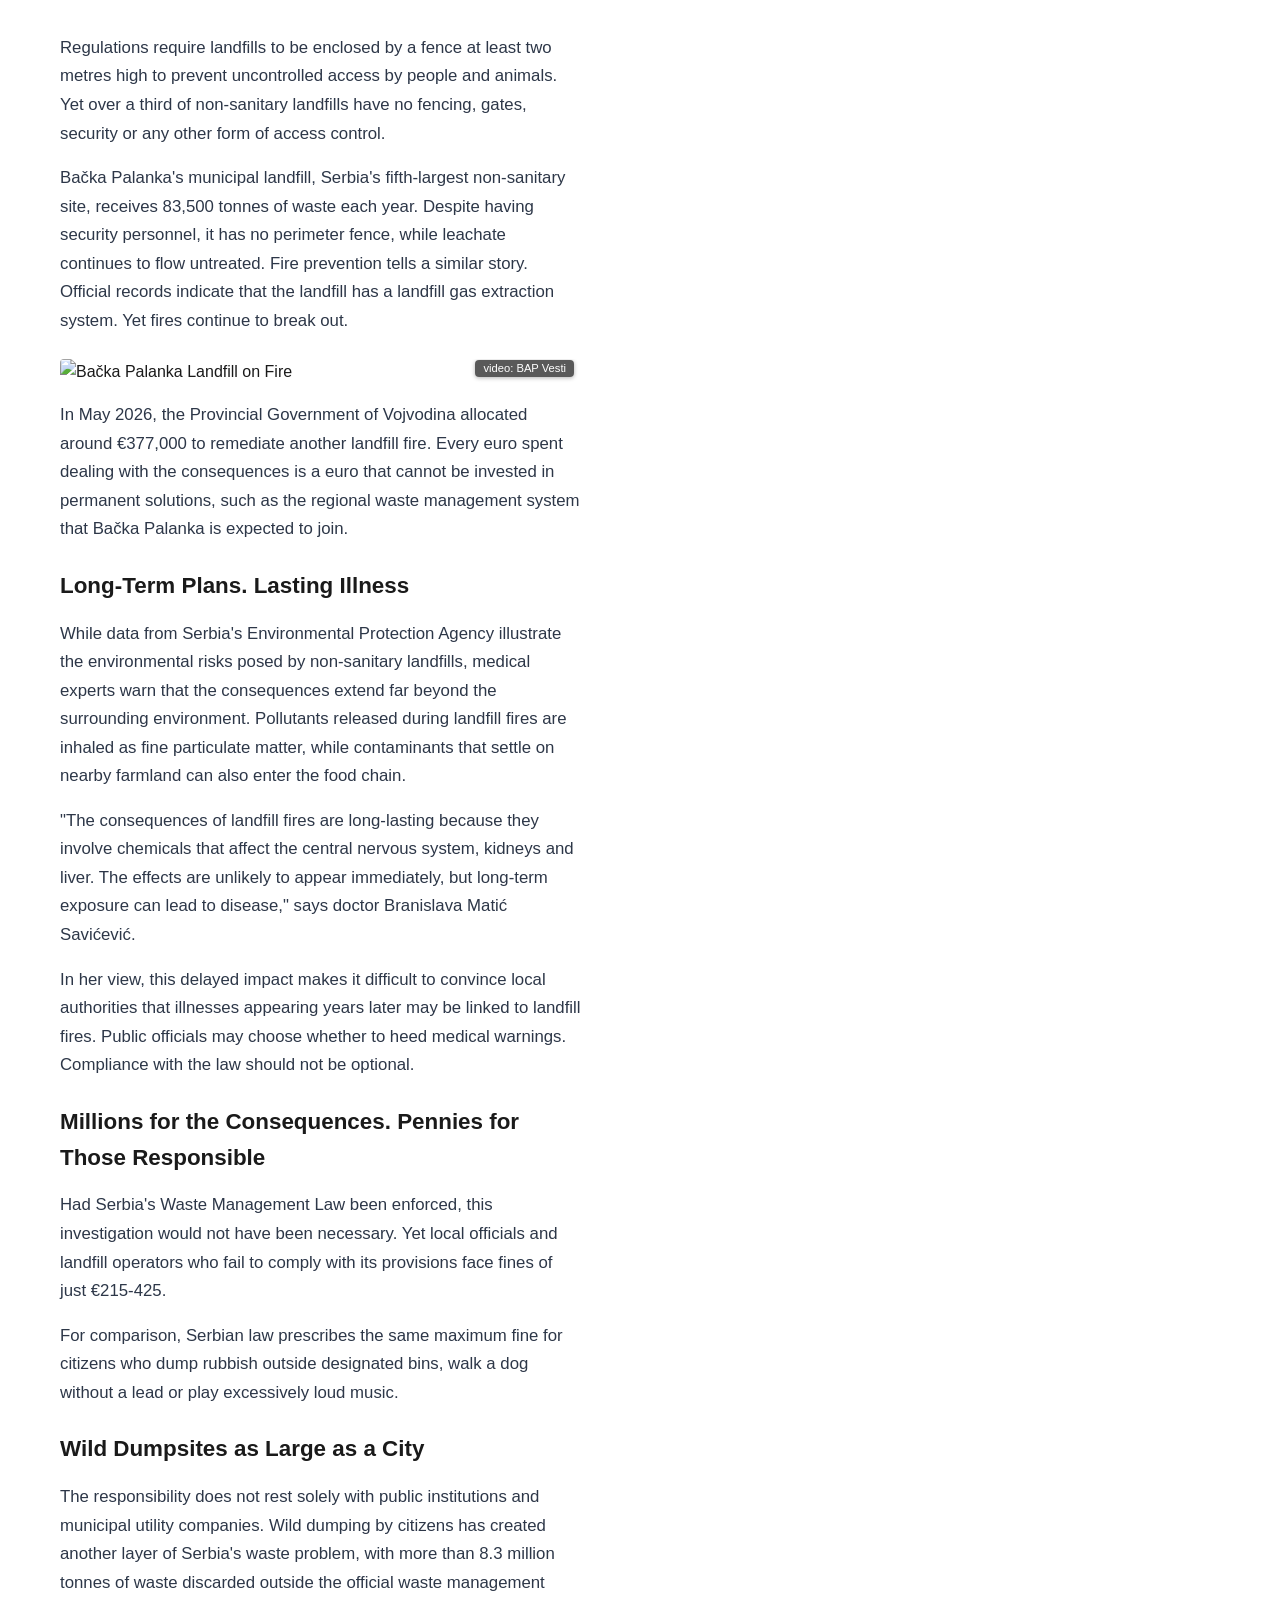
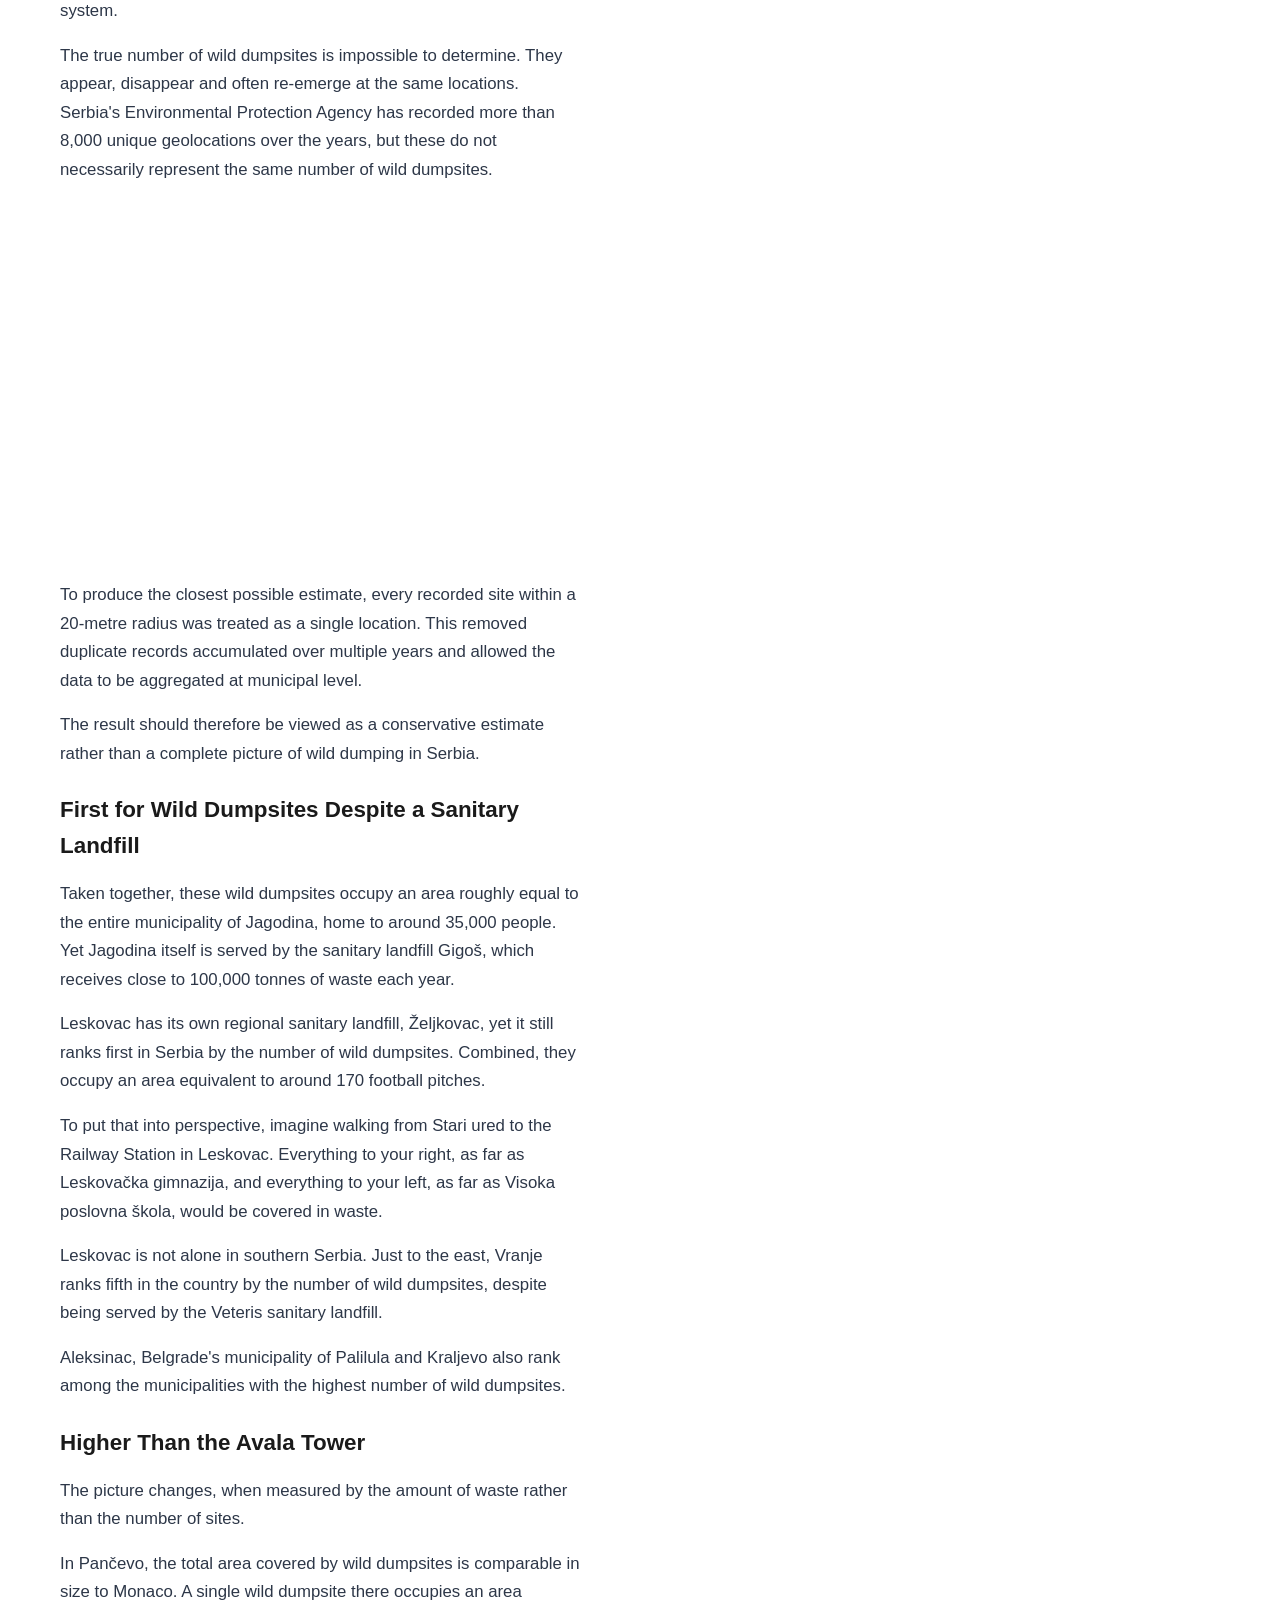
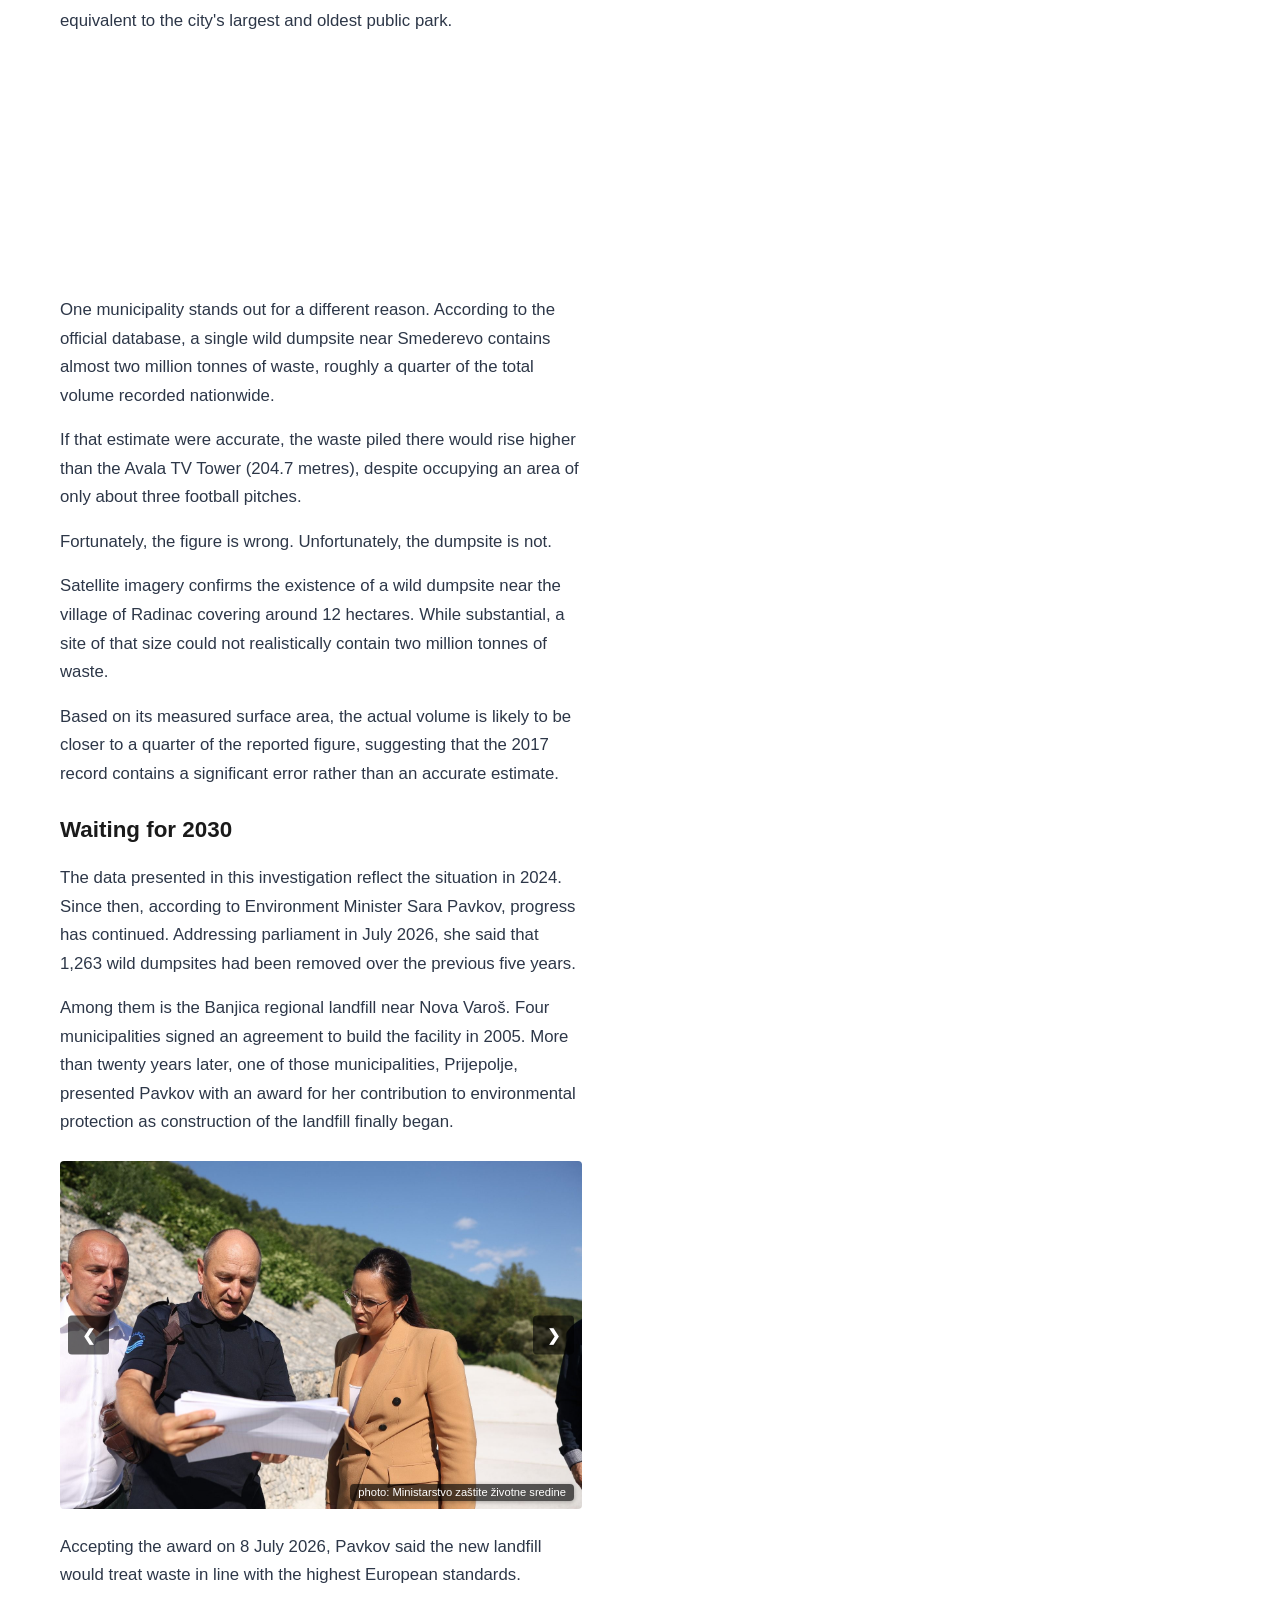
==== commit 8092b618: "Update index.html" ====
--- a/index.html
+++ b/index.html
@@ -40,7 +40,6 @@
                <div class="meta-info">
                <span class="date">22. jul 2026.</span> &bull; <span class="author">By <a href="https://github.com/petar92paunovic-png" target="_blank" rel="noopener noreferrer">Petar Paunović</a></span>
                </div>
-               </section>
             <div class="intro-text">
                 <p>Only one in fifteen municipal dumpsites meets the legal standard for waste disposal. Less than 10 per cent of Serbia's household waste ends up at properly managed sanitary landfills. The rest is dumped at sites that pose a risk to surrounding land and groundwater. Serbia's waste is poorly managed not because the country lacks environmental laws, but because it repeatedly fails to enforce them.</p>
             </div>
@@ -235,7 +234,7 @@
                 </section>
                 
     <!-- STEP 17 Backa Palanka zoom --> 
-                <section class="step" data-lat="45.248985" data-lng="19.487677" data-zoom="14" data-pitch="0" data-layers="nonsanitary_safety,dep_all, dep_name">
+                <section class="step" data-lat="45.248985" data-lng="19.487677" data-zoom="14" data-pitch="0" data-layers="nonsanitary_safety, dep_all, dep_name">
                     <p>In May 2026, the Provincial Government of Vojvodina allocated around €377,000 to remediate another landfill fire. Every euro spent dealing with the consequences is a euro that cannot be invested in permanent solutions, such as the regional waste management system that Bačka Palanka is expected to join.</p>
                     <h3 class="sub-nonsanitary">Long-Term Plans. Lasting Illness</h3>
                     <p>While data from Serbia's Environmental Protection Agency illustrate the environmental risks posed by non-sanitary landfills, medical experts warn that the consequences extend far beyond the surrounding environment. Pollutants released during landfill fires are inhaled as fine particulate matter, while contaminants that settle on nearby farmland can also enter the food chain.</p>
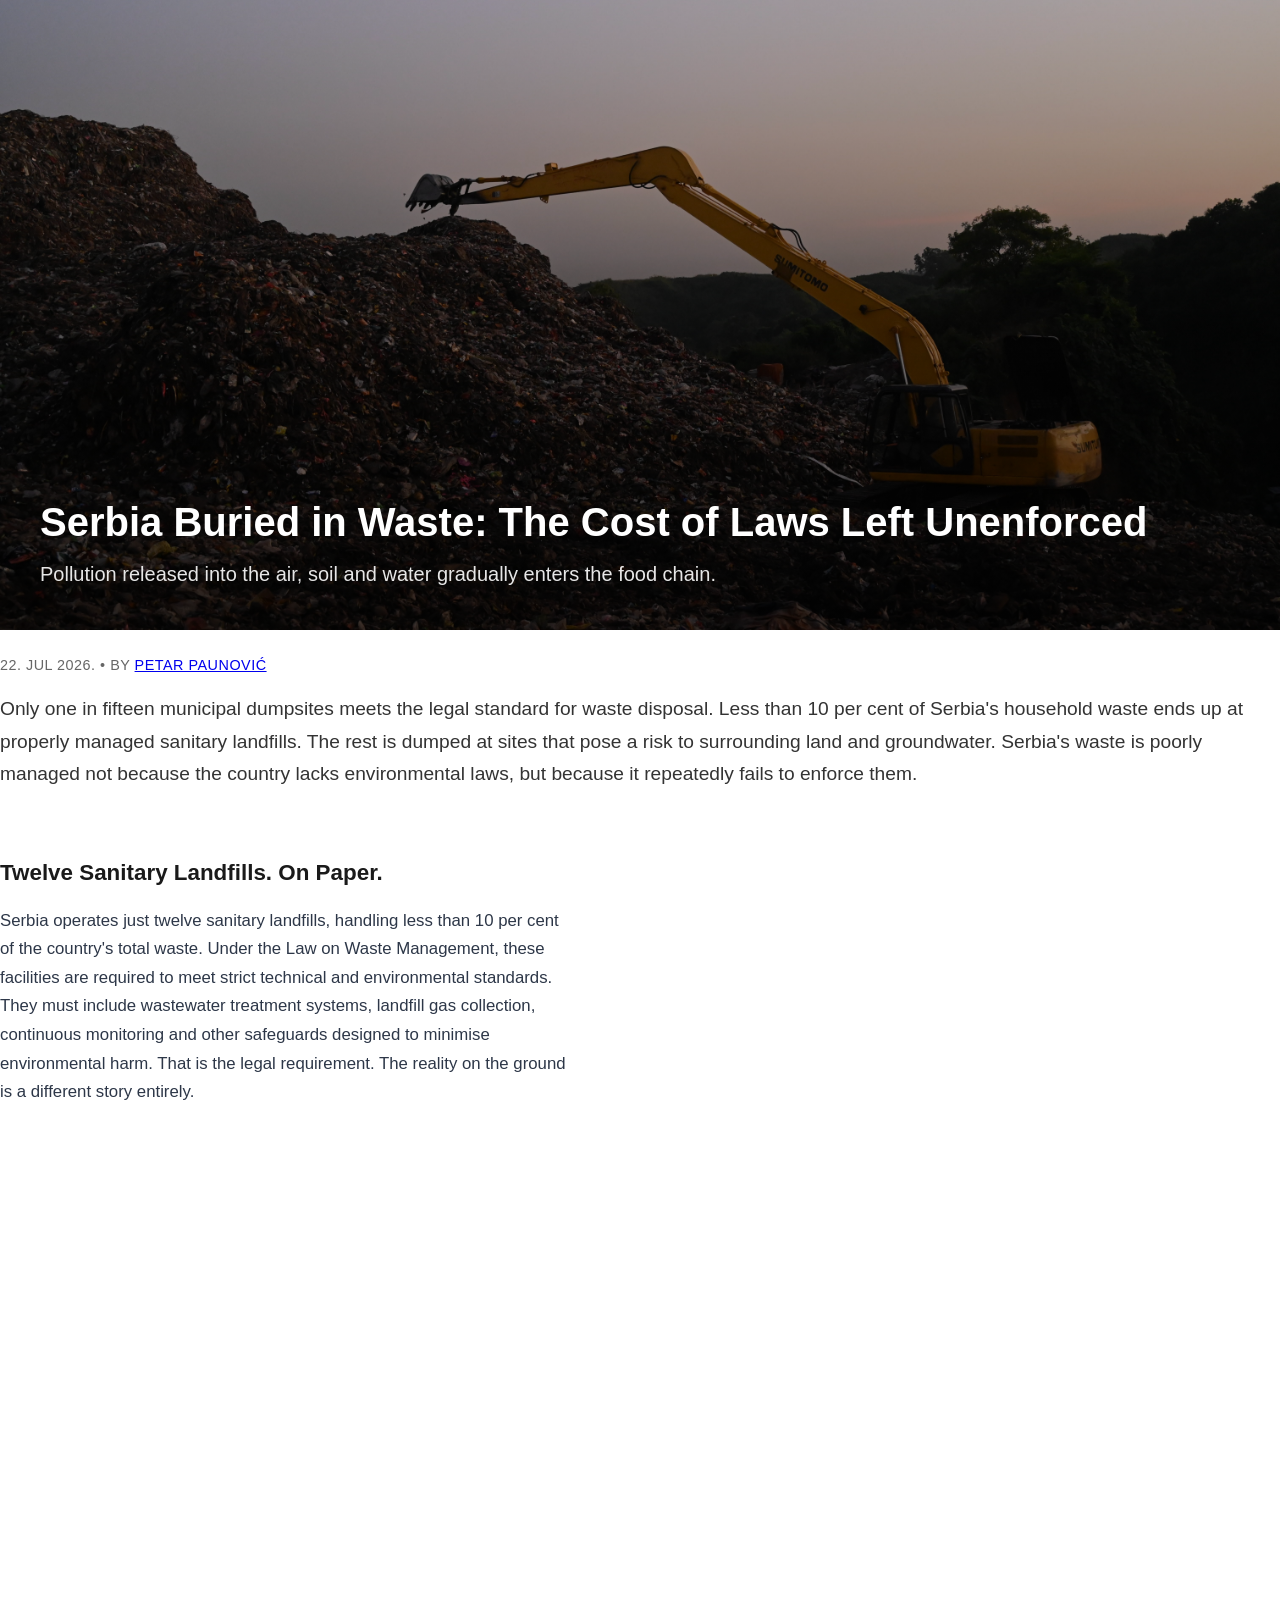
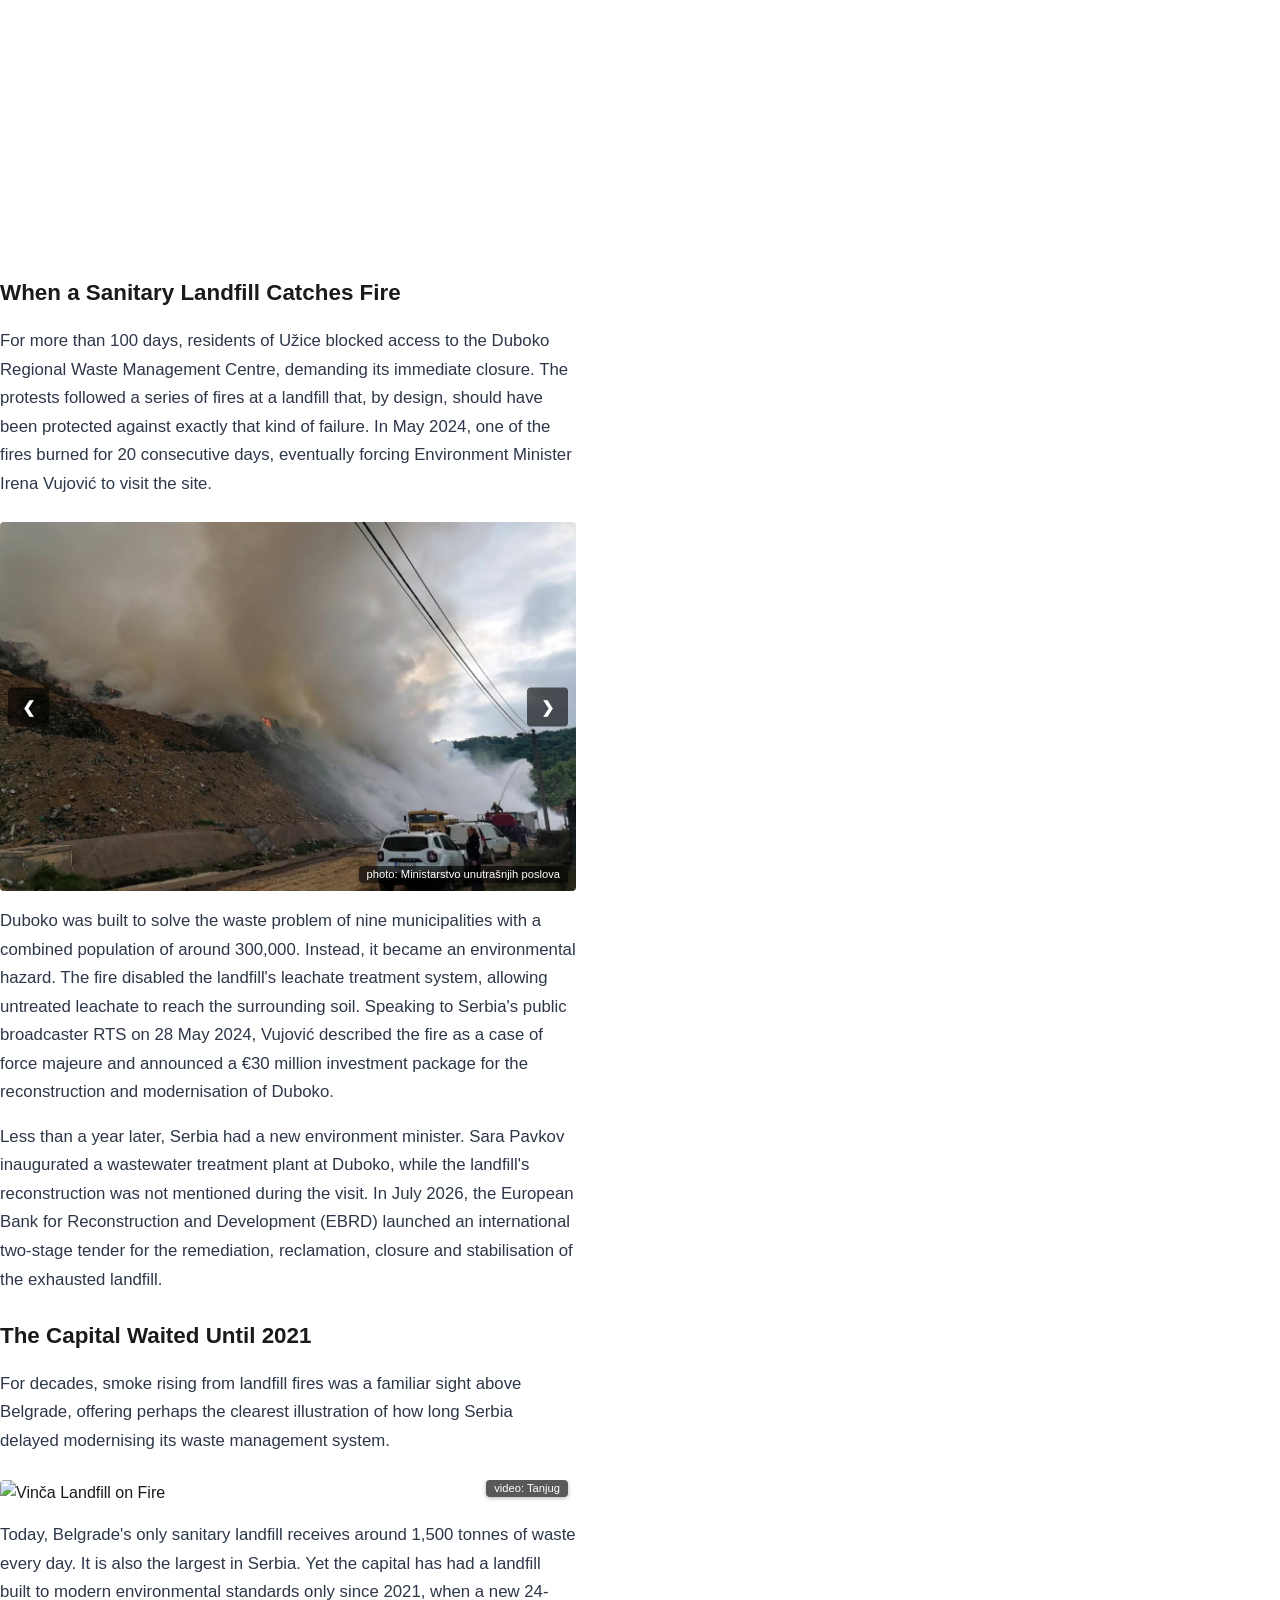
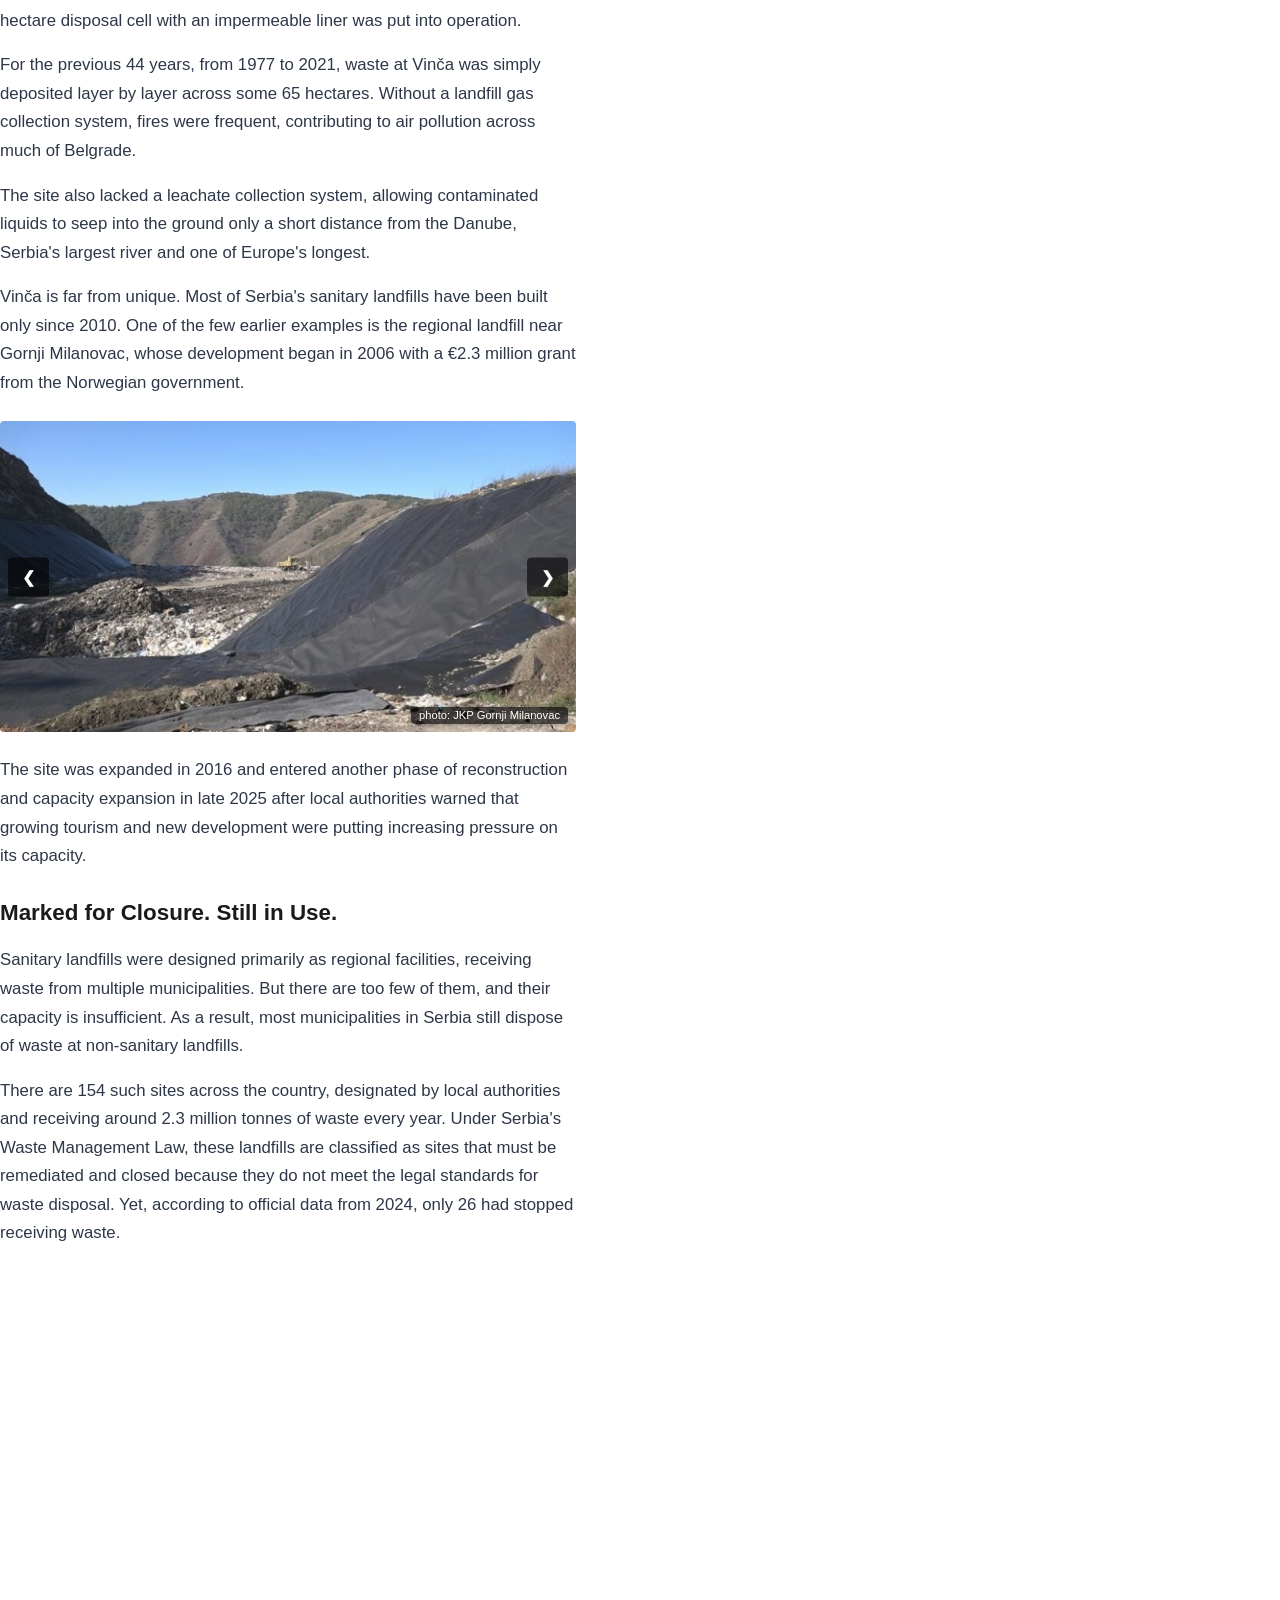
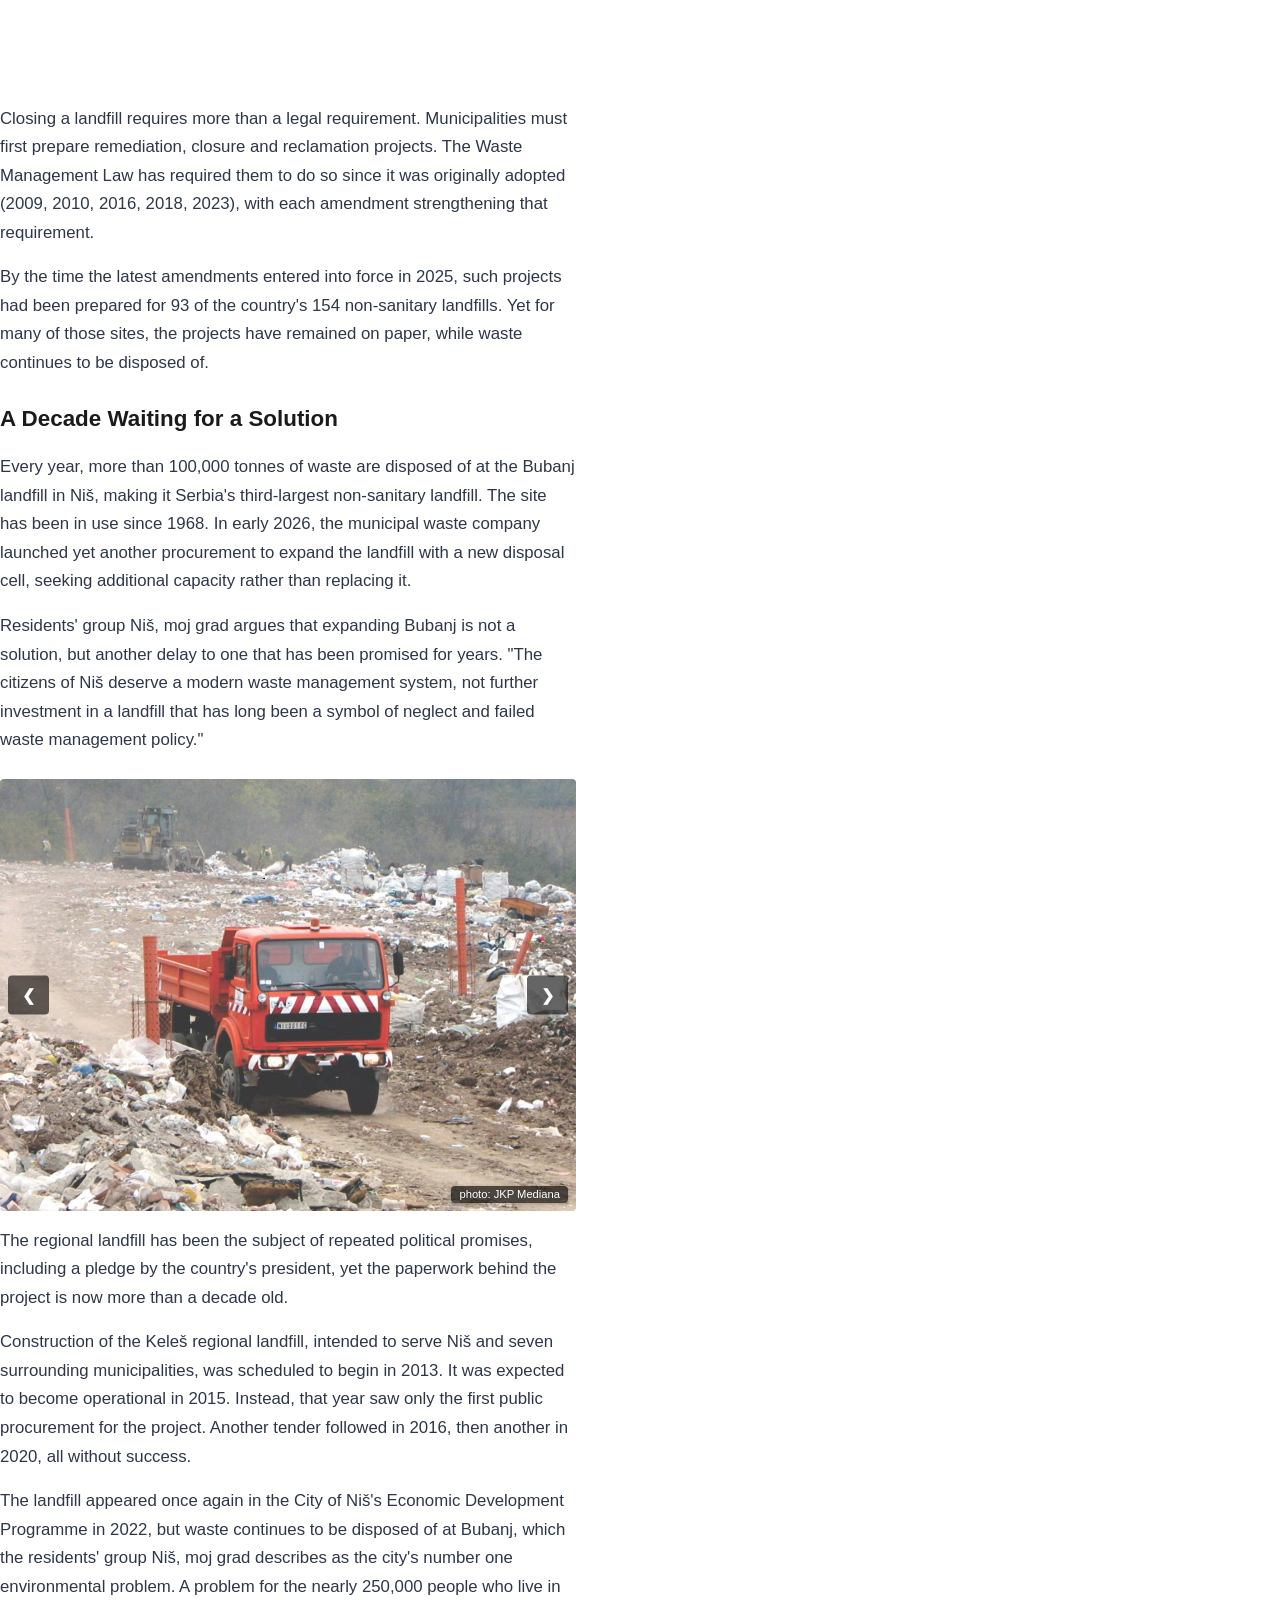
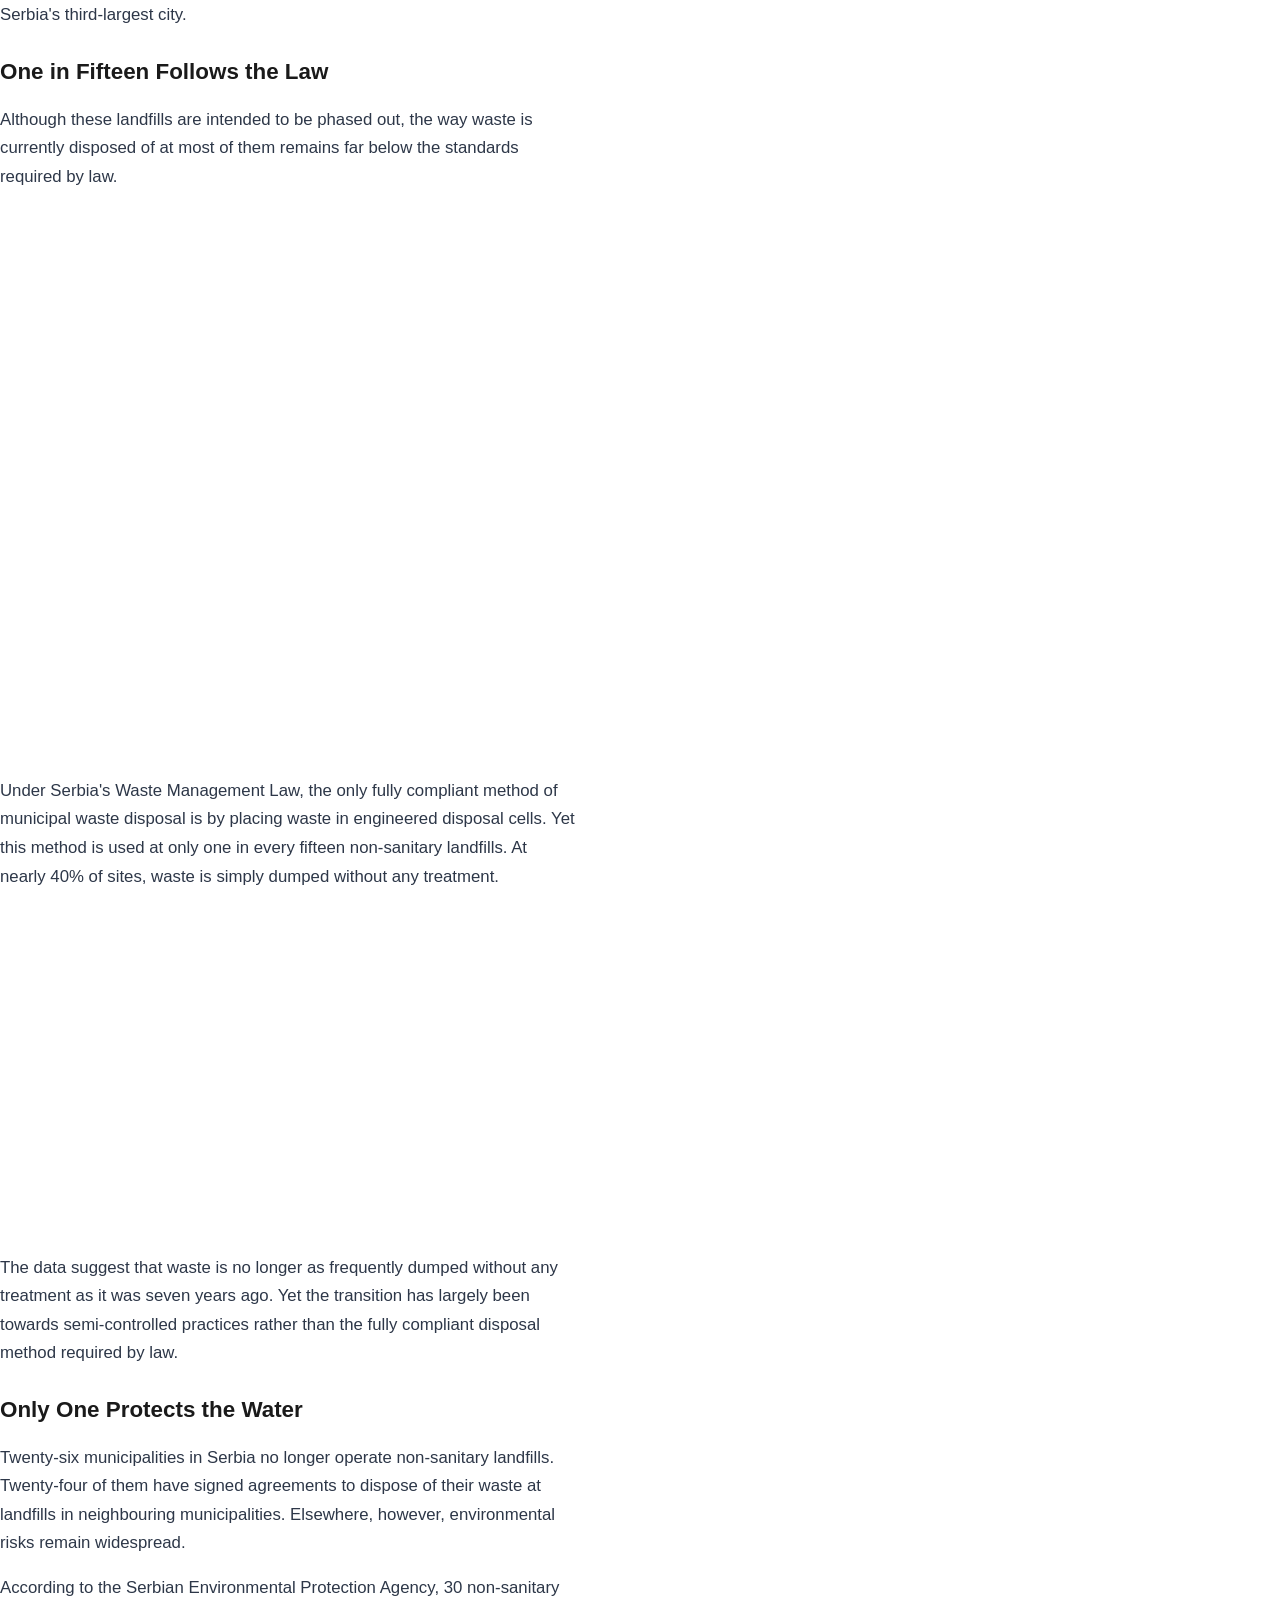
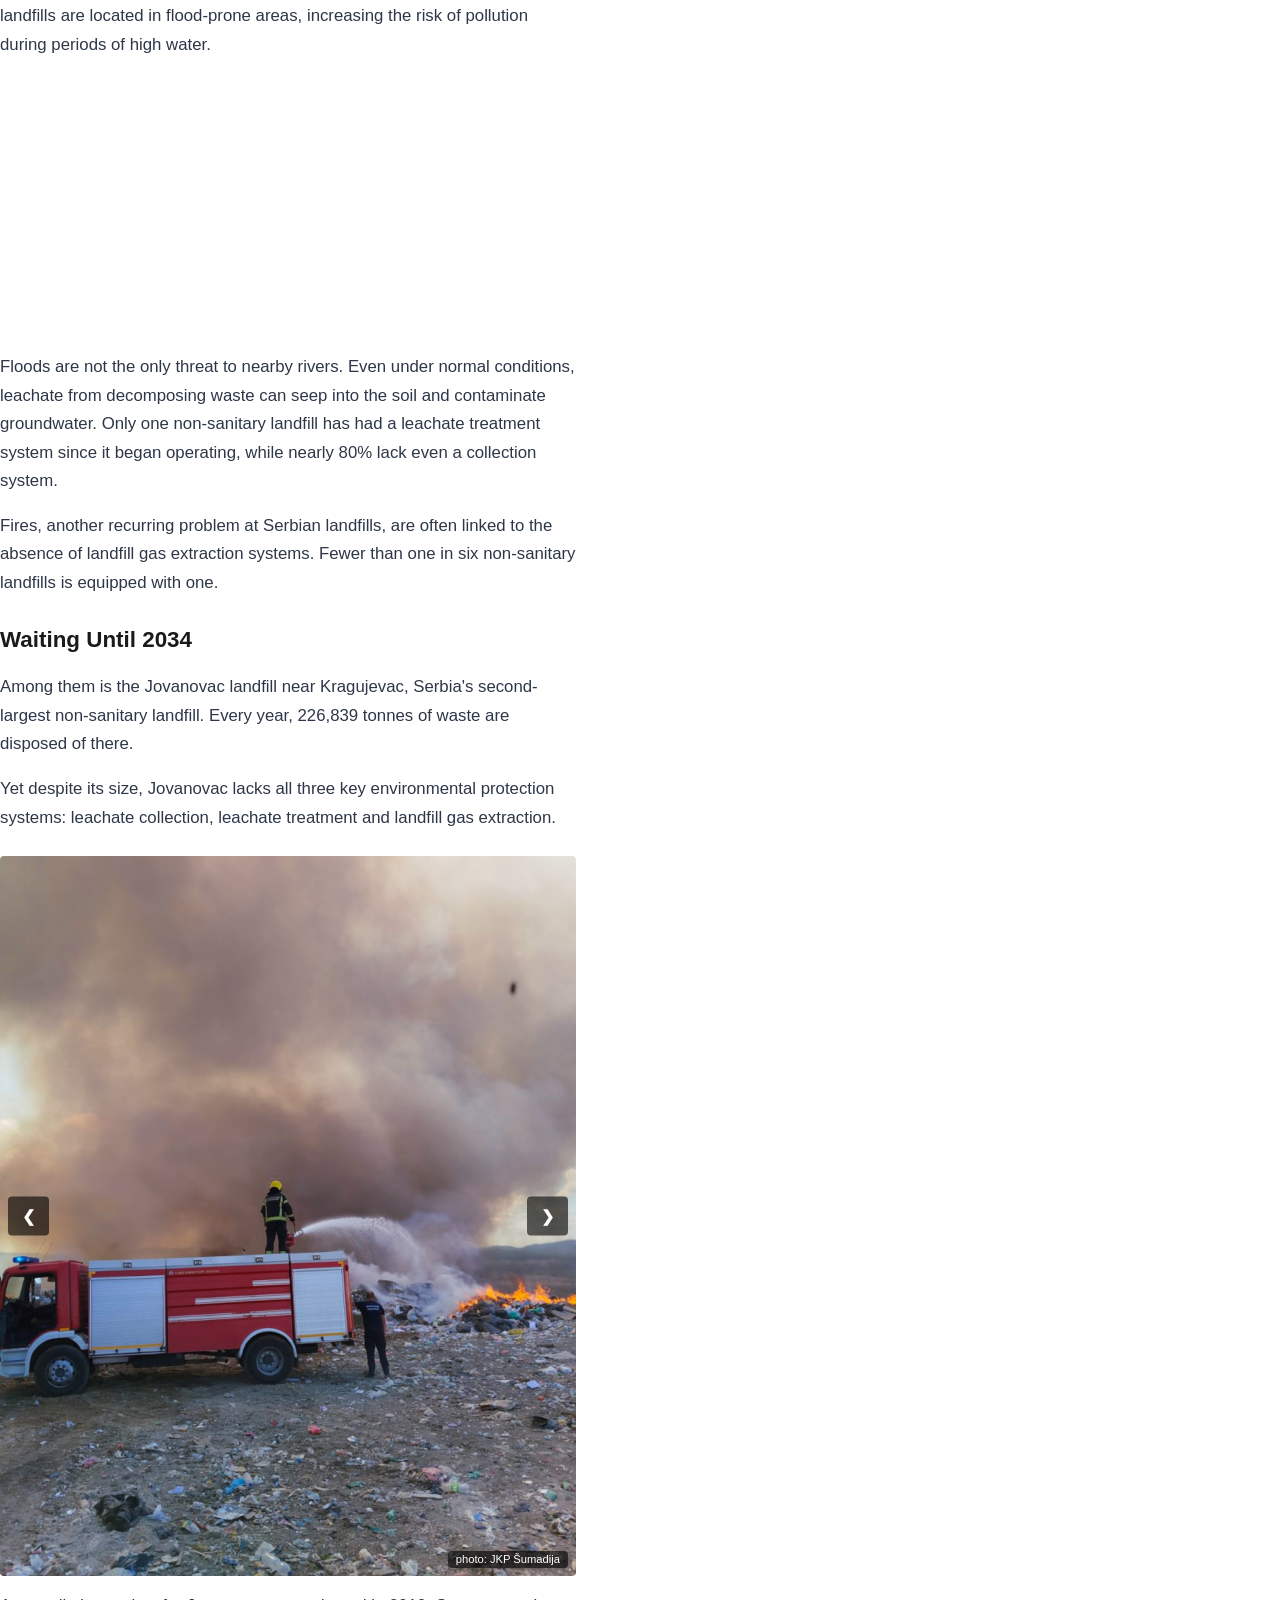
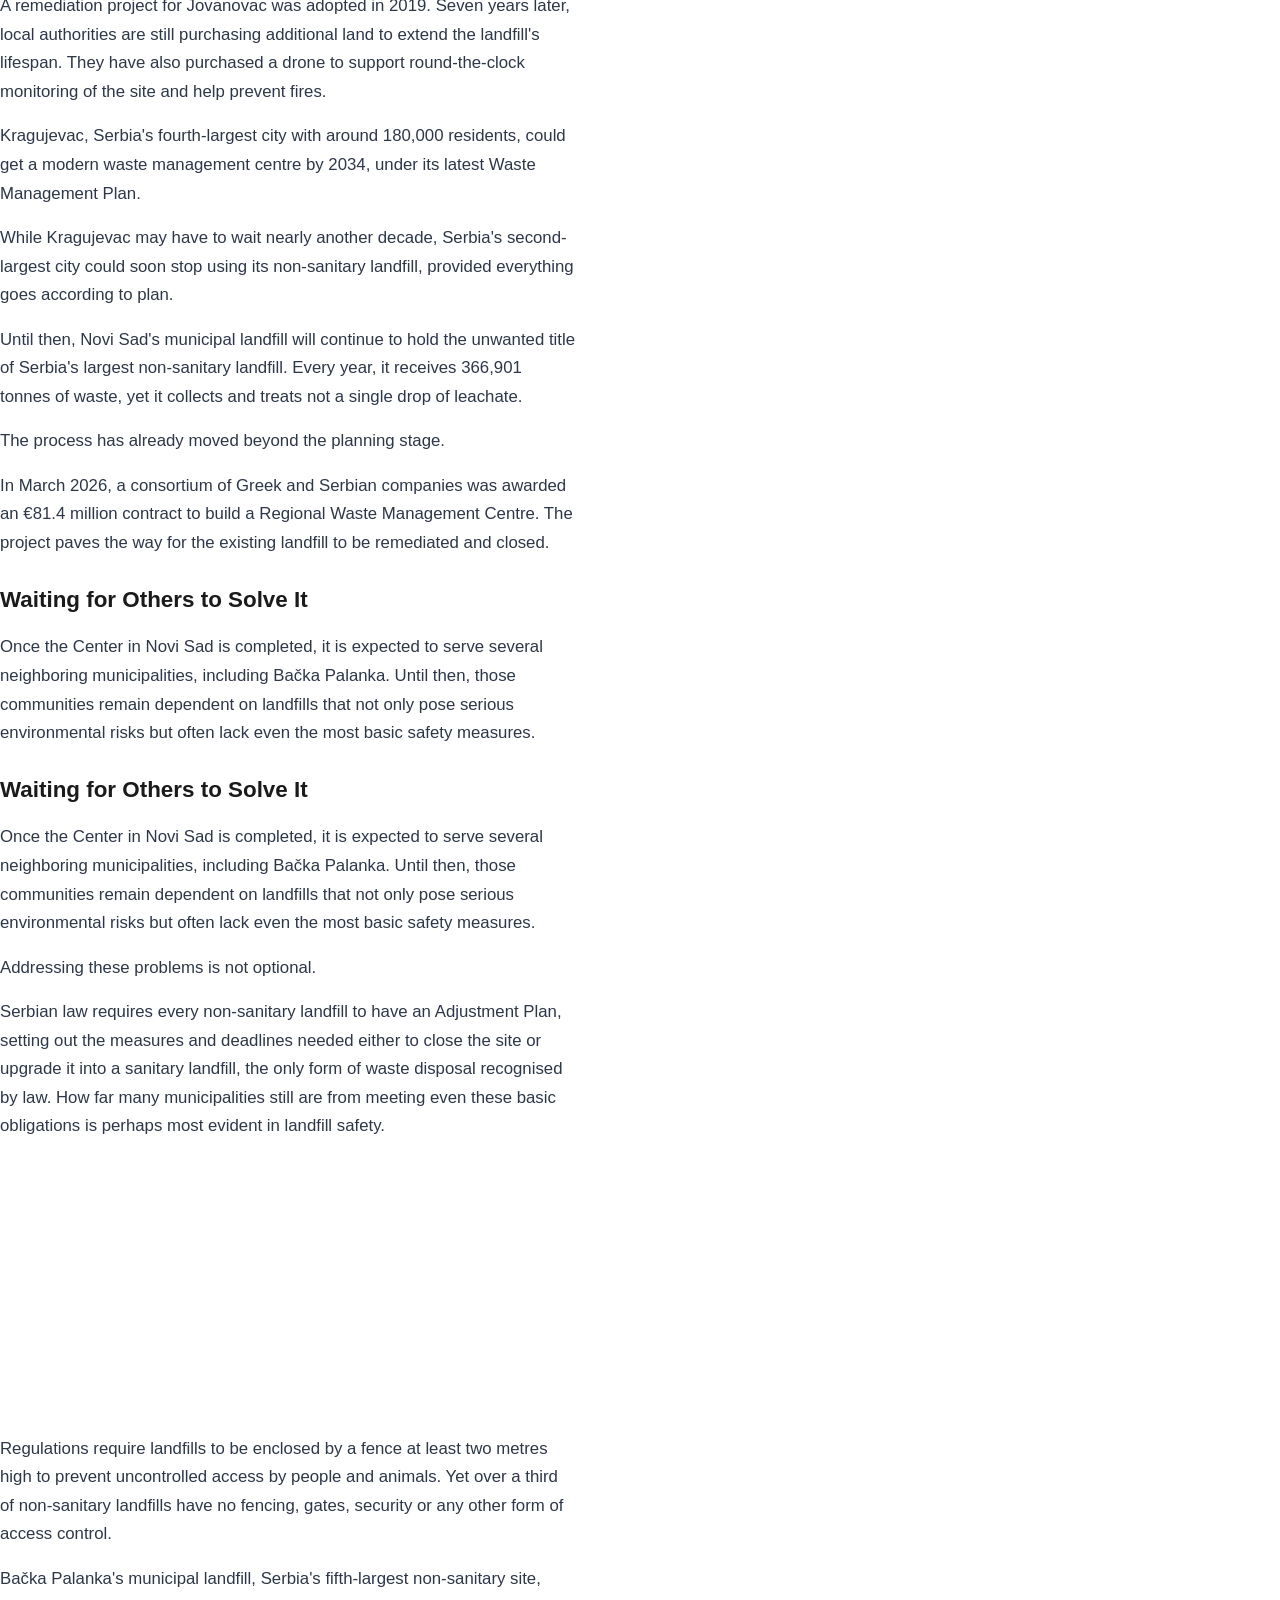
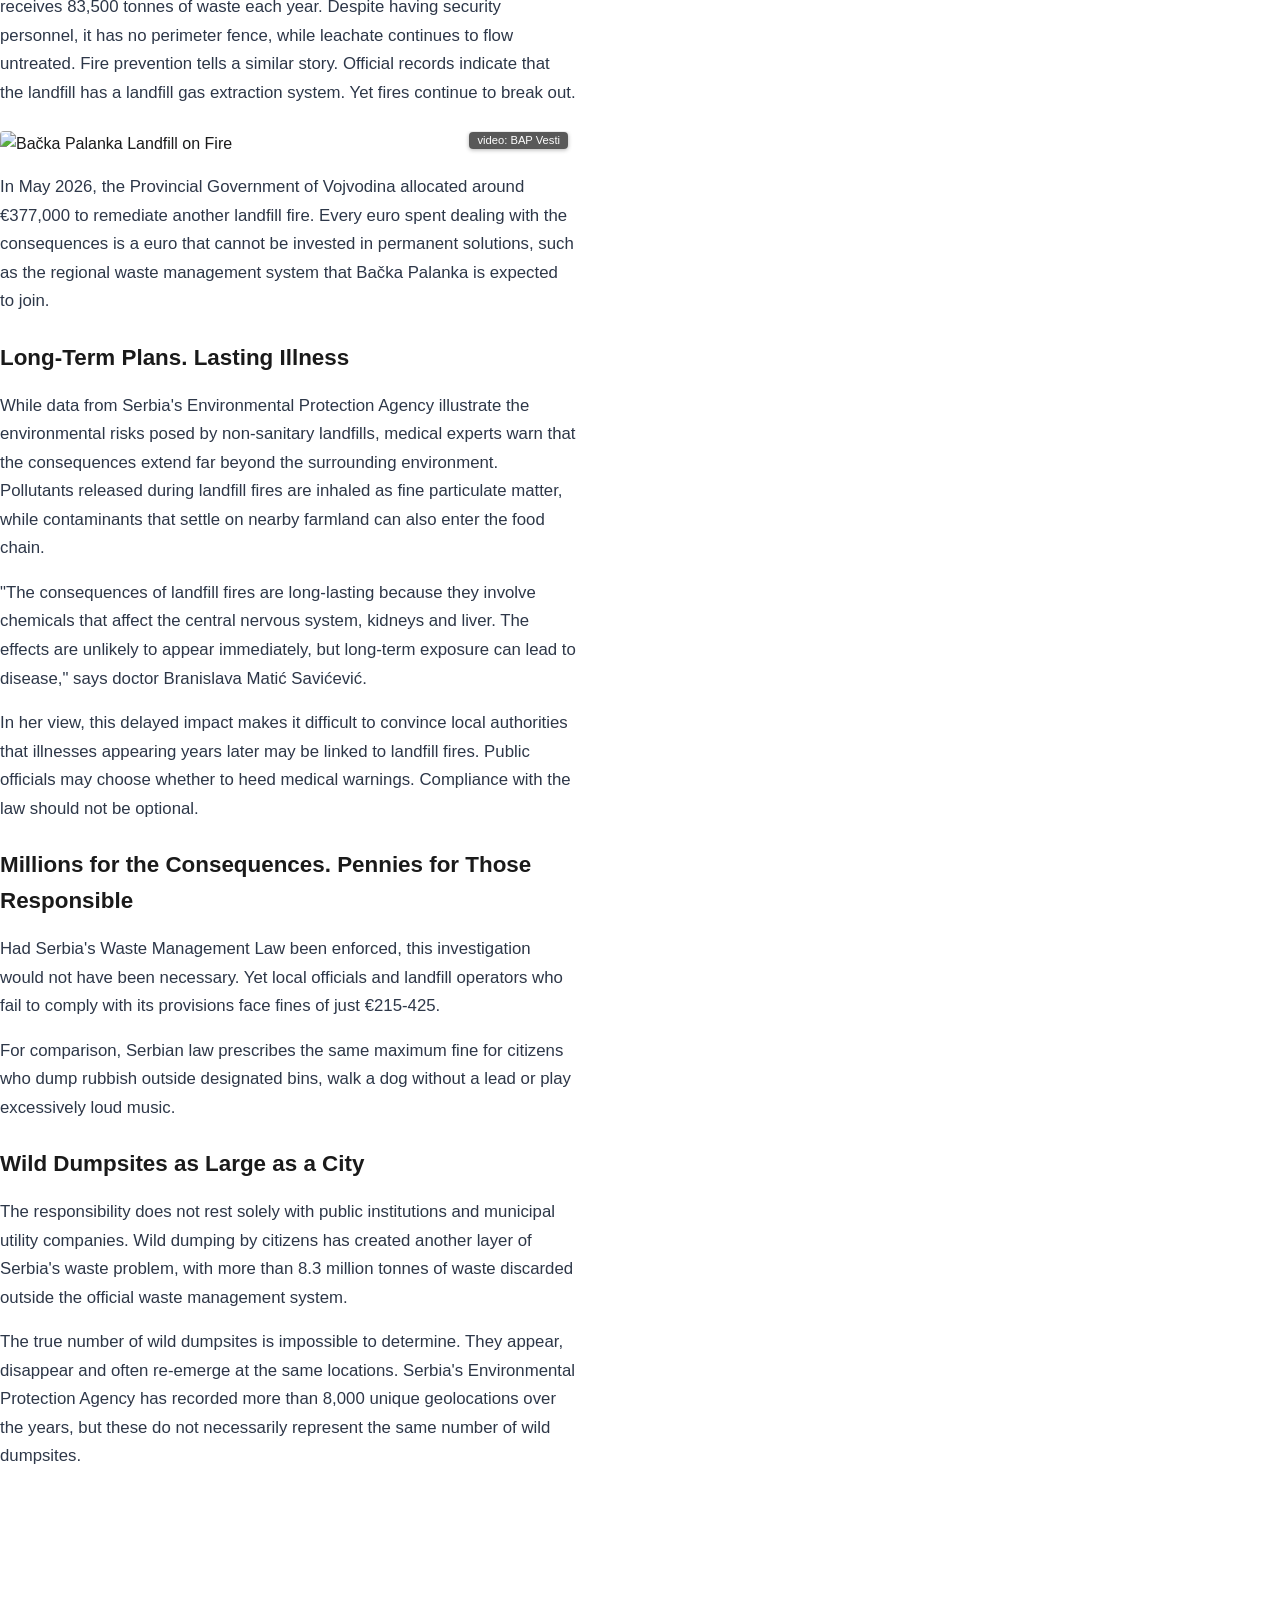
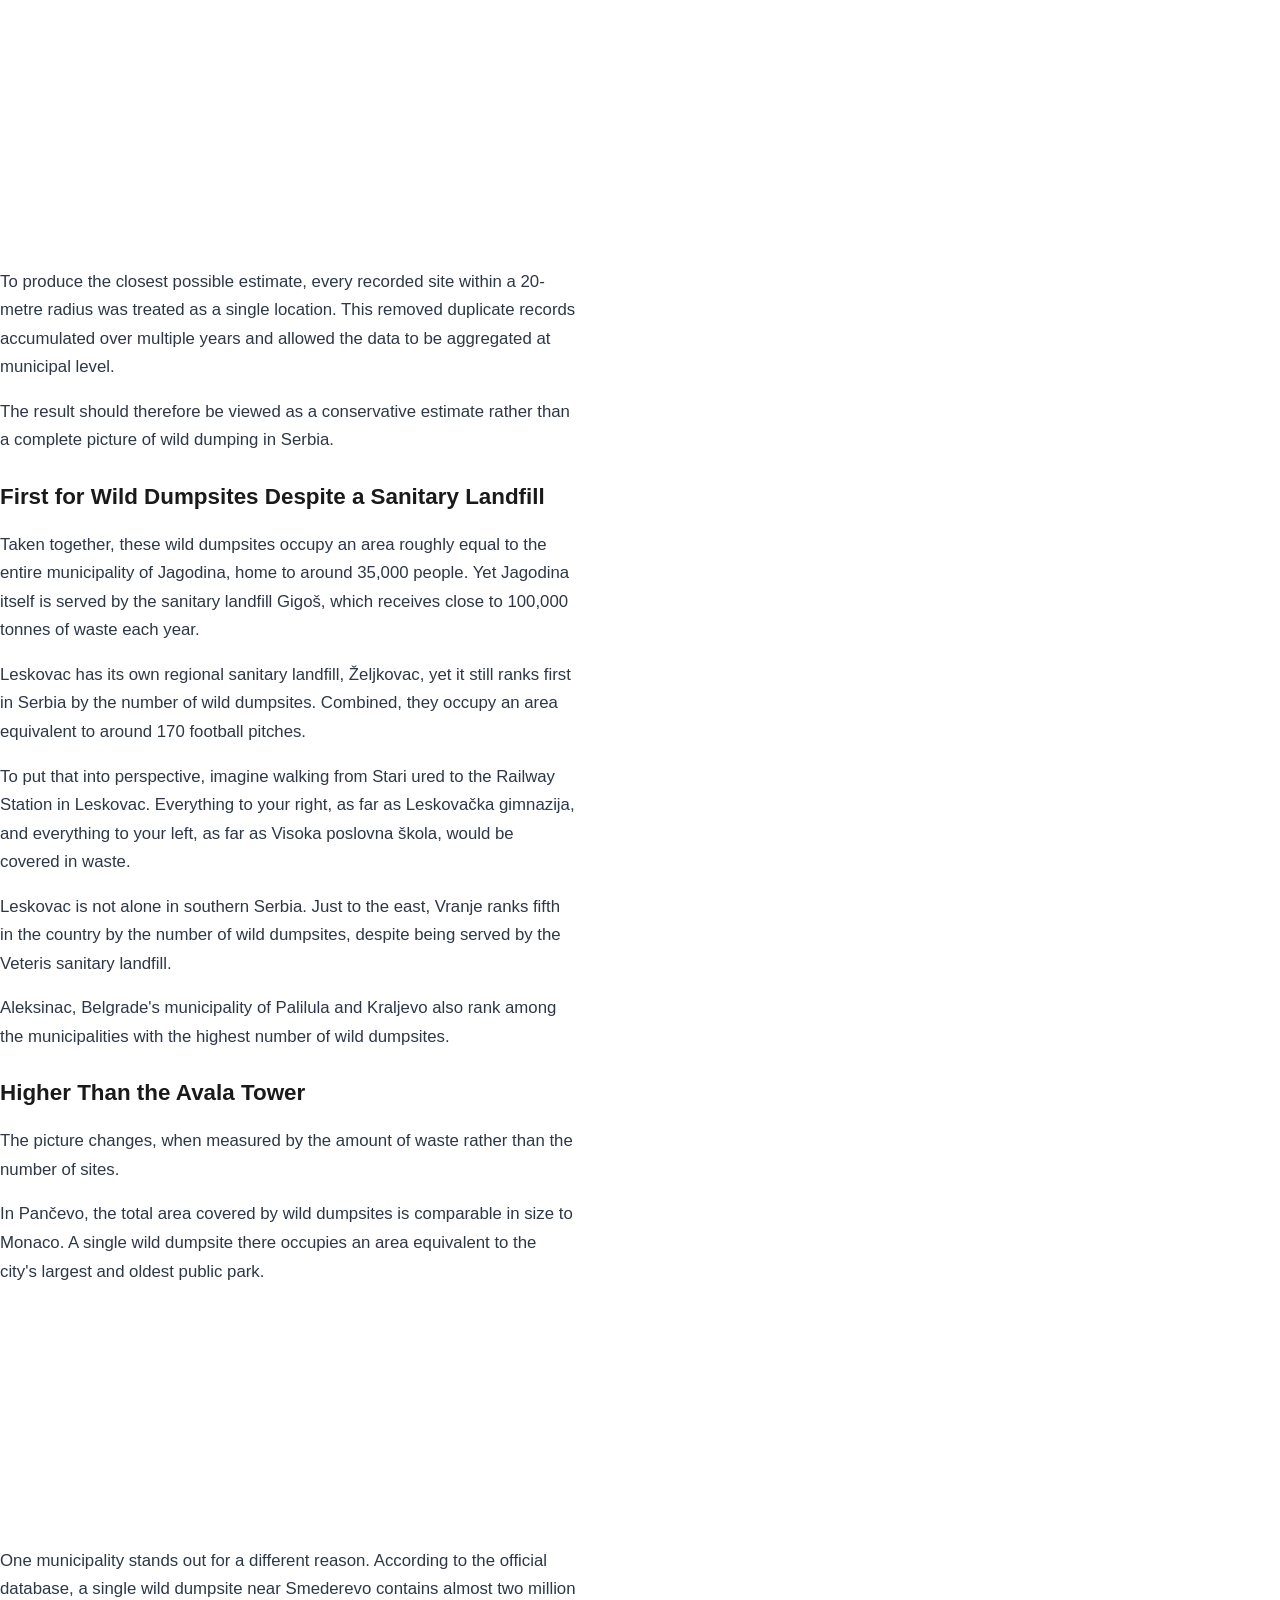
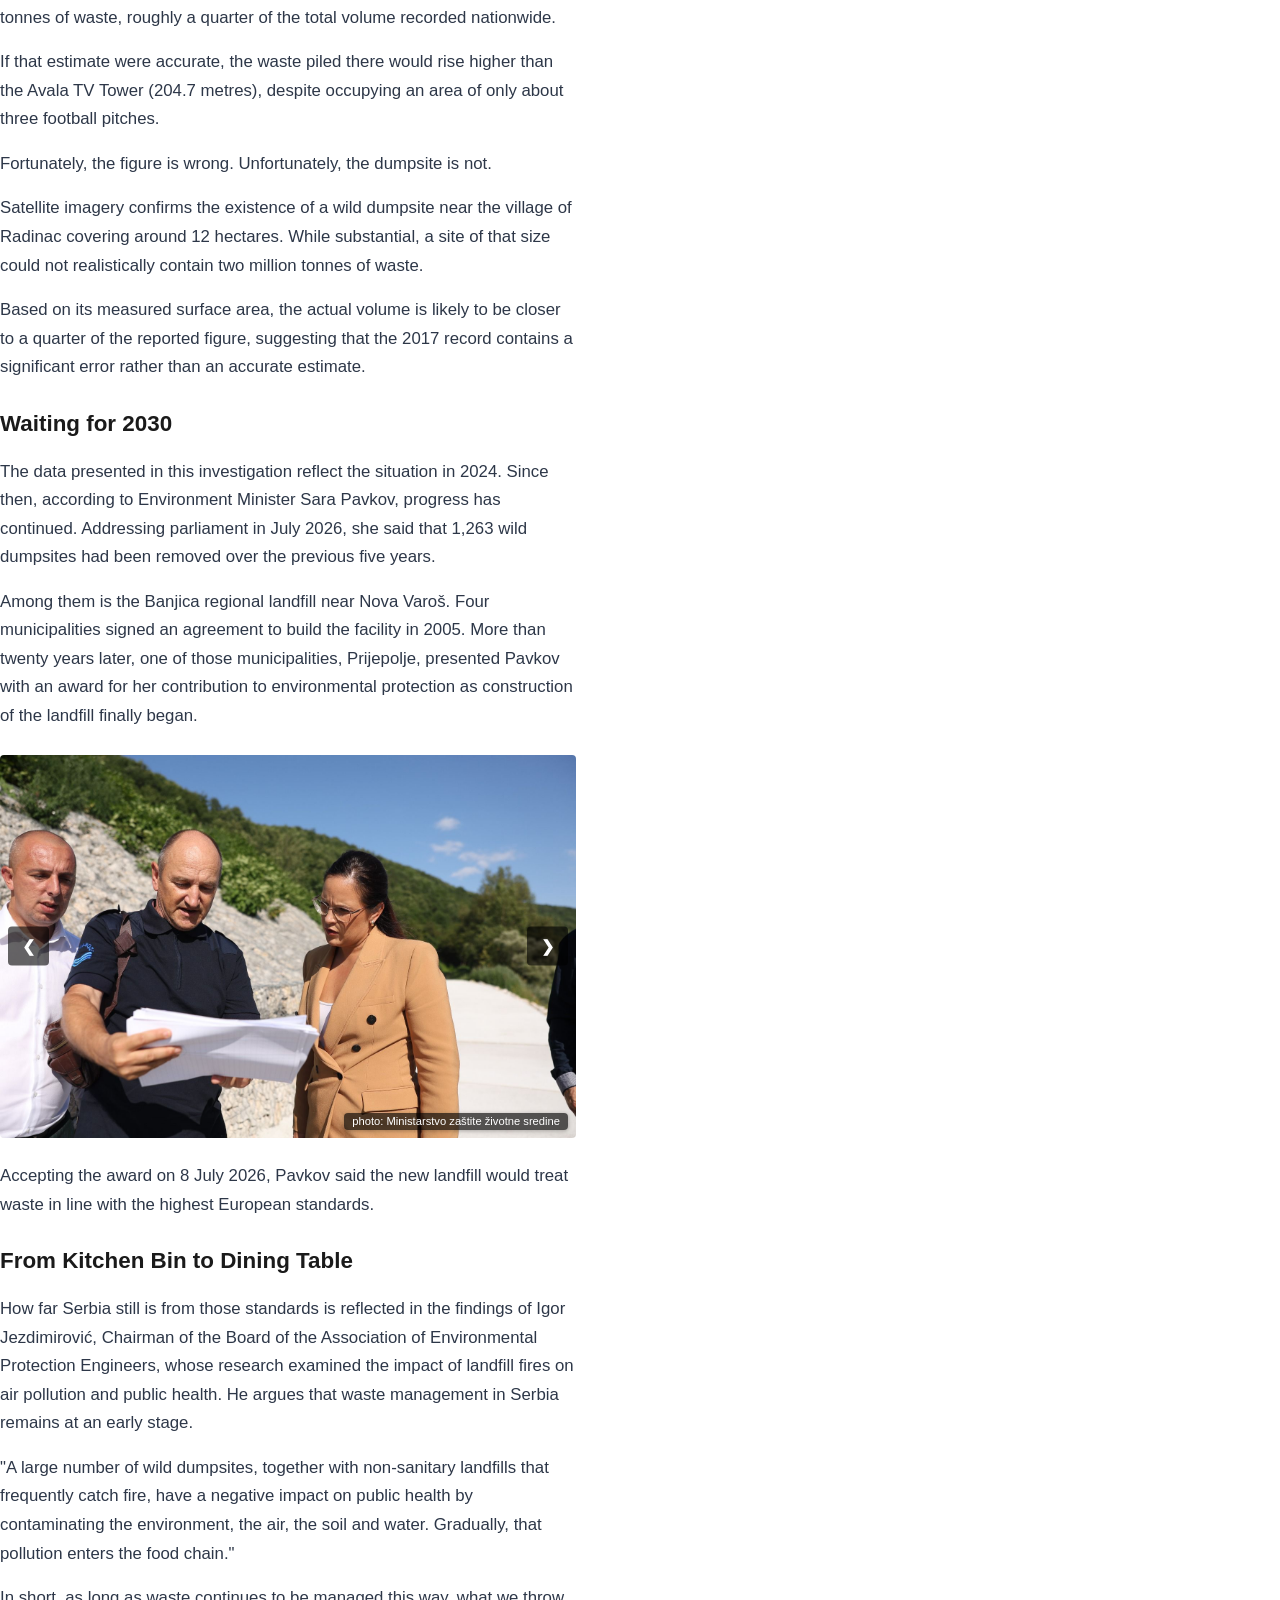
==== commit 64923b5a: "Update index.html" ====
--- a/index.html
+++ b/index.html
@@ -6,51 +6,45 @@
     <title>Serbia Buried in Waste</title>
 
     <!-- Mapbox GL JS -->
-<link
-  href="https://api.mapbox.com/mapbox-gl-js/v3.25.0/mapbox-gl.css"
-  rel="stylesheet"
-/>
-
-<script src="https://api.mapbox.com/mapbox-gl-js/v3.25.0/mapbox-gl.js"></script>
-
-<!-- Scrollama JS for scrollytelling -->
-<script src="https://unpkg.com/scrollama"></script>
-
-<link rel="stylesheet" href="style.css">
+    <link href="https://api.mapbox.com/mapbox-gl-js/v3.25.0/mapbox-gl.css" rel="stylesheet" />
+    <script src="https://api.mapbox.com/mapbox-gl-js/v3.25.0/mapbox-gl.js"></script>
+
+    <!-- Scrollama JS for scrollytelling -->
+    <script src="https://unpkg.com/scrollama"></script>
+
+    <link rel="stylesheet" href="style.css">
 </head>
 <body>
-   <!-- rotate for phone -->
-<div id="rotate-device-overlay">
-    <div class="rotate-content">
-       <img src="media/rotate-phone.svg" alt="Rotate phone" class="rotate-icon">
+    <!-- rotate for phone -->
+    <div id="rotate-device-overlay">
+        <div class="rotate-content">
+           <img src="media/rotate-phone.svg" alt="Rotate phone" class="rotate-icon">
+        </div>
     </div>
-</div>
-
-        <!-- 1. HERO PHOTO WITH TITLE AND SUBTITLE OVERLAY -->
-        <header class="hero-container">
-            <img src="media/BACKGROUND.jpg" alt="Landfill on fire" class="hero-image">
-            <div class="hero-overlay">
-                <h1 class="hero-title">Serbia Buried in Waste: The Cost of Laws Left Unenforced</h1>
-                <h2 class="hero-subtitle">Pollution released into the air, soil and water gradually enters the food chain.</h2>
-            </div>
-        </header>
-<div class="content-wrapper">
-        <!-- 2. DATE, AUTHOR AND INTRODUCTORY TEXT -->
-               <section class="article-header">
-               <div class="meta-info">
-               <span class="date">22. jul 2026.</span> &bull; <span class="author">By <a href="https://github.com/petar92paunovic-png" target="_blank" rel="noopener noreferrer">Petar Paunović</a></span>
-               </div>
-            <div class="intro-text">
-                <p>Only one in fifteen municipal dumpsites meets the legal standard for waste disposal. Less than 10 per cent of Serbia's household waste ends up at properly managed sanitary landfills. The rest is dumped at sites that pose a risk to surrounding land and groundwater. Serbia's waste is poorly managed not because the country lacks environmental laws, but because it repeatedly fails to enforce them.</p>
-            </div>
-        </section>
+
+    <!-- 1. HERO PHOTO WITH TITLE AND SUBTITLE OVERLAY -->
+    <header class="hero-container">
+        <img src="media/BACKGROUND.jpg" alt="Landfill on fire" class="hero-image">
+        <div class="hero-overlay">
+            <h1 class="hero-title">Serbia Buried in Waste: The Cost of Laws Left Unenforced</h1>
+            <h2 class="hero-subtitle">Pollution released into the air, soil and water gradually enters the food chain.</h2>
+        </div>
+    </header>
+
+    <!-- 2. DATE, AUTHOR AND INTRODUCTORY TEXT -->
+    <section class="article-header">
+        <div class="meta-info">
+            <span class="date">22. jul 2026.</span> &bull; <span class="author">By <a href="https://github.com/petar92paunovic-png" target="_blank" rel="noopener noreferrer">Petar Paunović</a></span>
+        </div>
+        <div class="intro-text">
+            <p>Only one in fifteen municipal dumpsites meets the legal standard for waste disposal. Less than 10 per cent of Serbia's household waste ends up at properly managed sanitary landfills. The rest is dumped at sites that pose a risk to surrounding land and groundwater. Serbia's waste is poorly managed not because the country lacks environmental laws, but because it repeatedly fails to enforce them.</p>
+        </div>
+    </section>
 
         <!-- 3. SCROLLYTELLING MAIN CONTAINER -->
         <main id="scrolly">
-            
             <!-- MAP - LEFT SIDE -->
             <div id="map"></div>
-
             <!-- TEXT AND STEPS - RIGHT SIDE -->
             <article>
 
@@ -97,7 +91,7 @@
                 </section>
 
     <!-- STEP 5 SANITARY VINCA ZOOM --> 
-                <section class="step" data-lat="44.778866" data-lng="20.588295" data-zoom="14" data-pitch="0" data-layers="sanitary_landfill,dep_vinca, dep_name">
+                <section class="step" data-lat="44.782742" data-lng="20.600344" data-zoom="13.5" data-pitch="0" data-layers="sanitary_landfill,dep_vinca, dep_name">
                     <p>Today, Belgrade's only sanitary landfill receives around 1,500 tonnes of waste every day. It is also the largest in Serbia. Yet the capital has had a landfill built to modern environmental standards only since 2021, when a new 24-hectare disposal cell with an impermeable liner was put into operation.</p>
                     <p>For the previous 44 years, from 1977 to 2021, waste at Vinča was simply deposited layer by layer across some 65 hectares. Without a landfill gas collection system, fires were frequent, contributing to air pollution across much of Belgrade.</p>
                     <p>The site also lacked a leachate collection system, allowing contaminated liquids to seep into the ground only a short distance from the Danube, Serbia's largest river and one of Europe's longest.</p>
